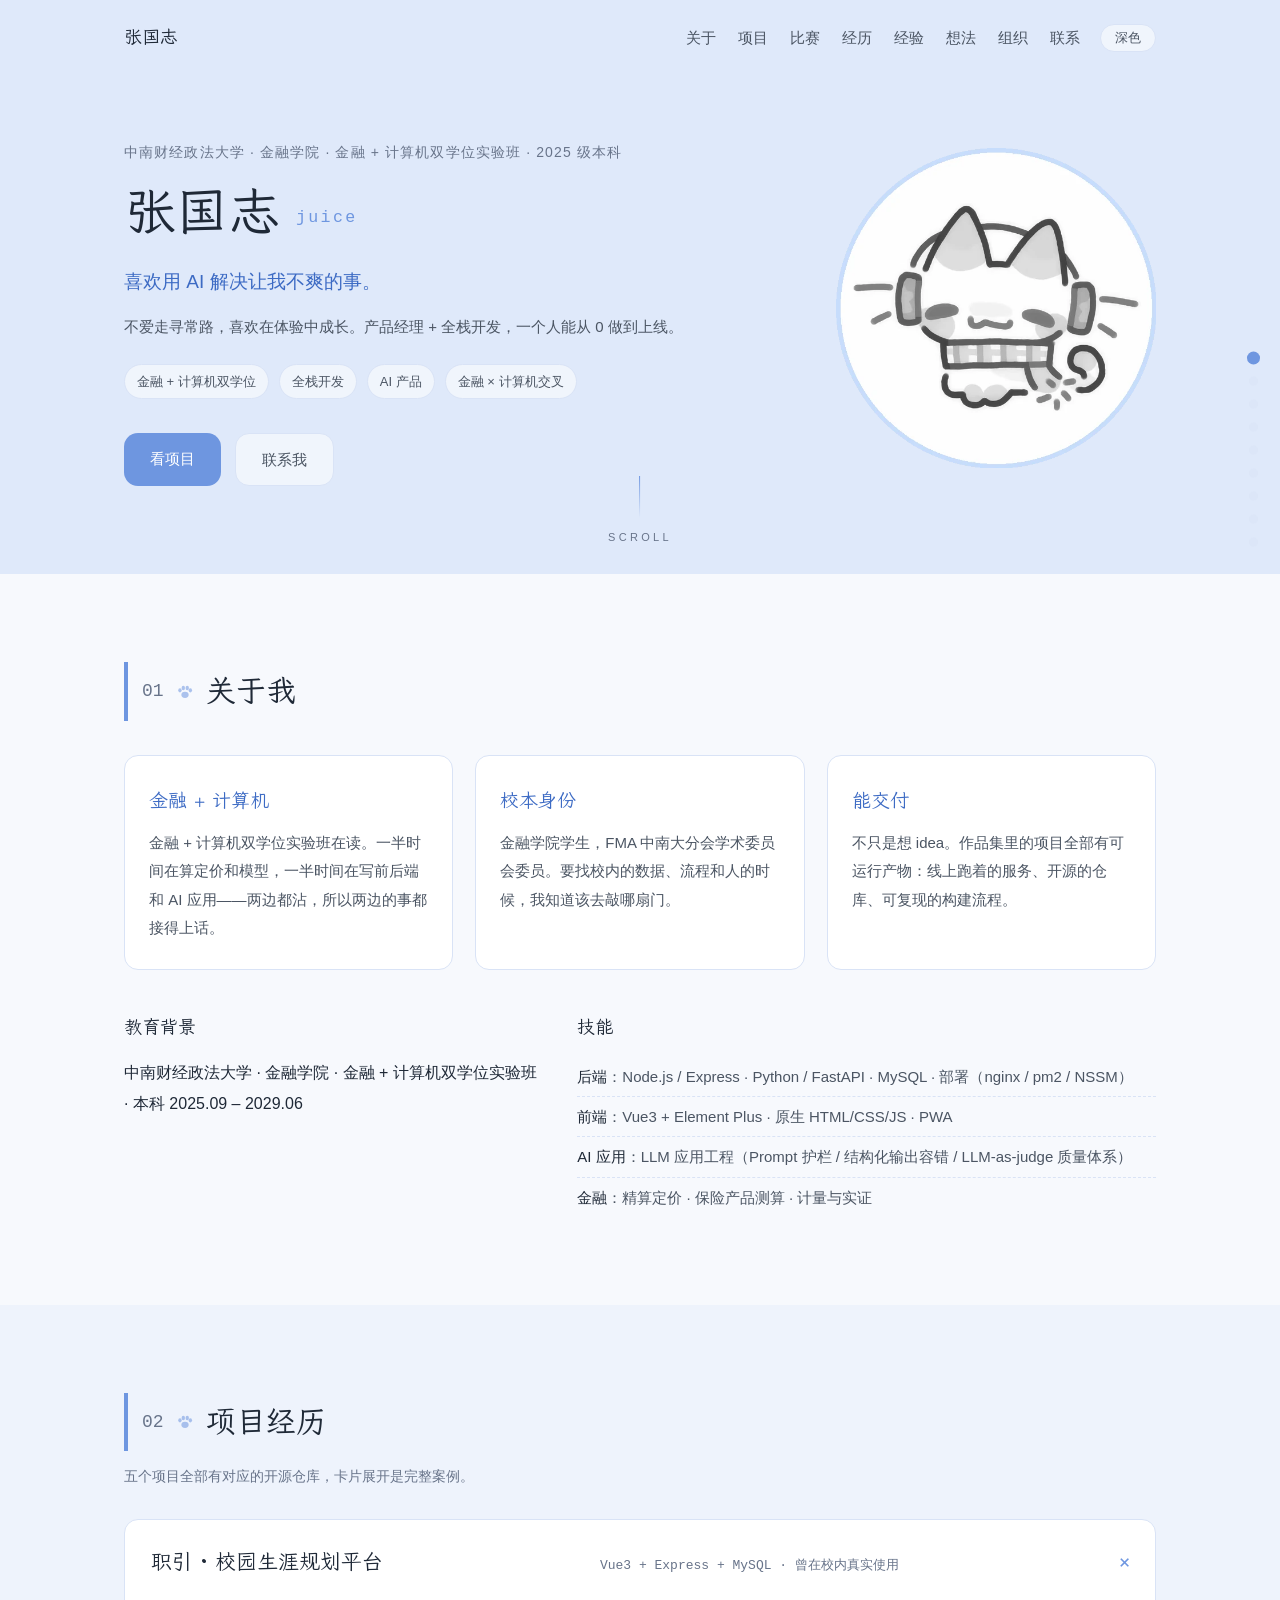
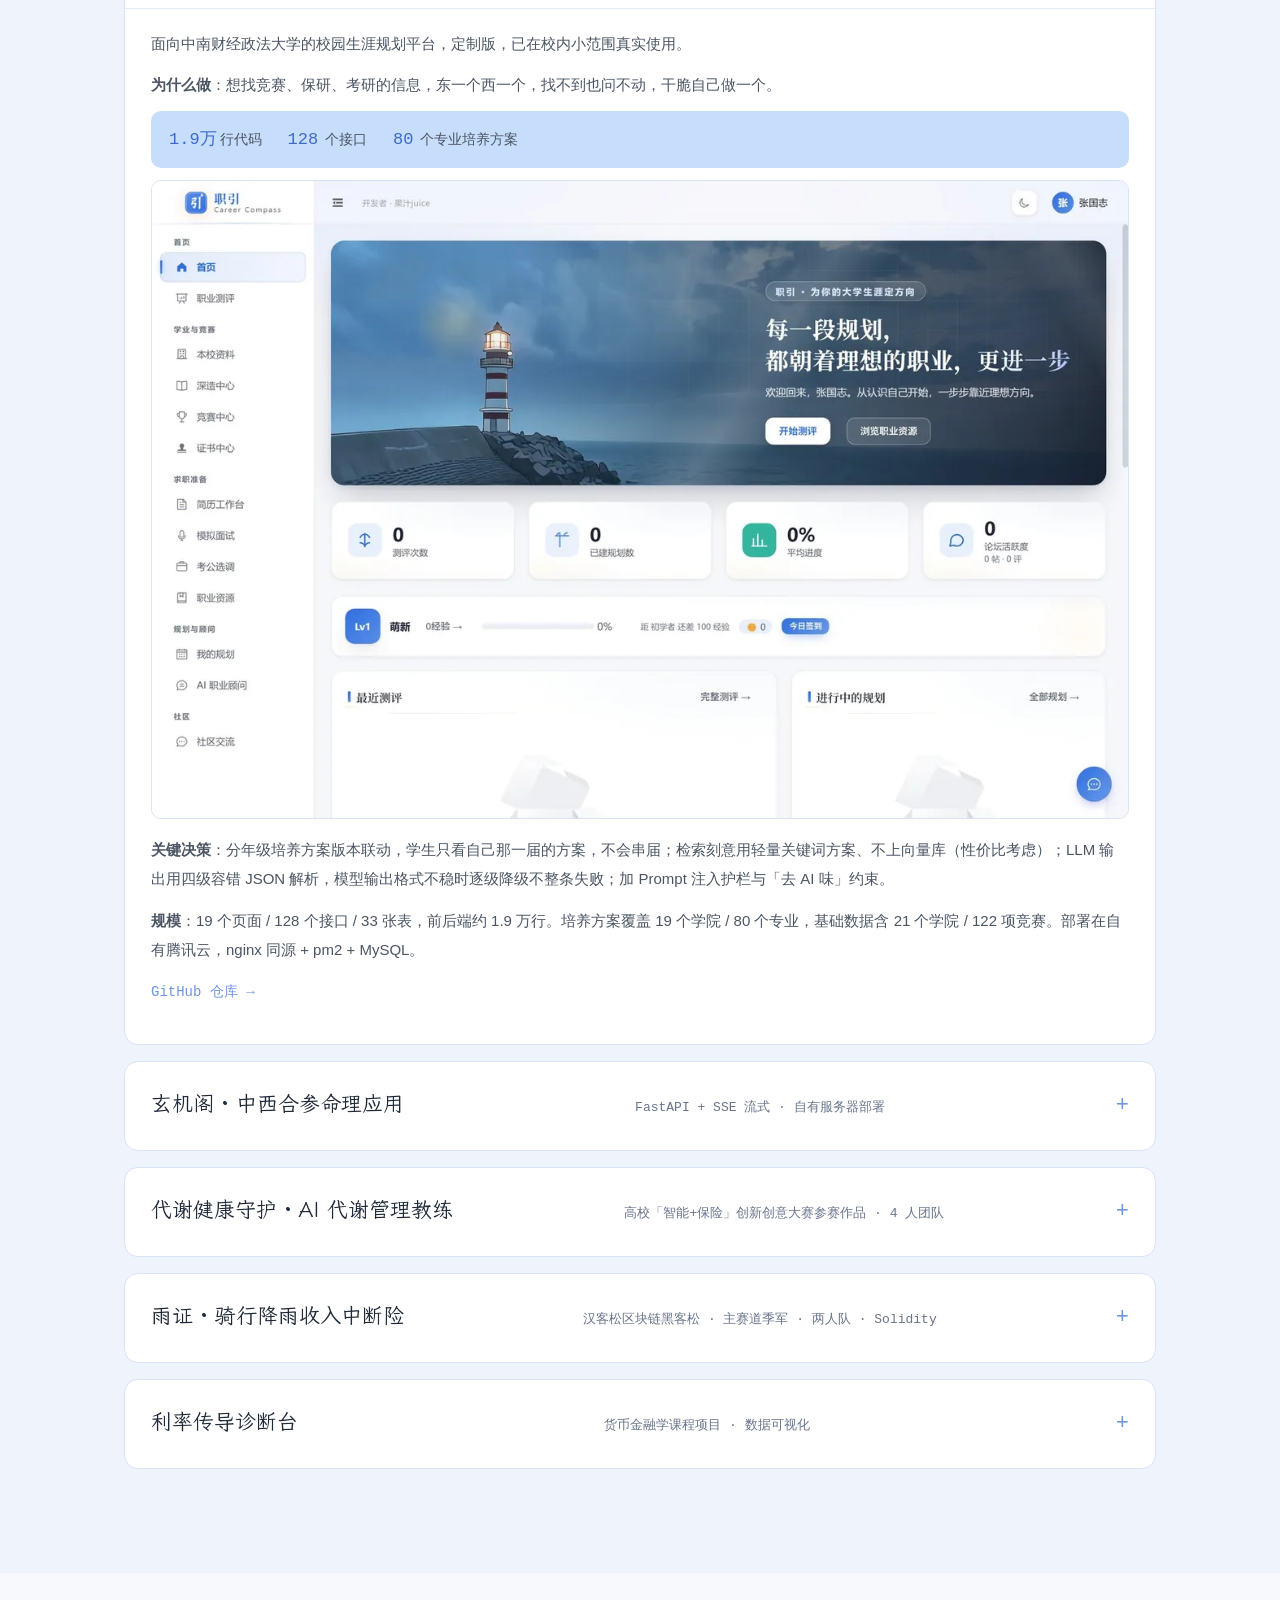
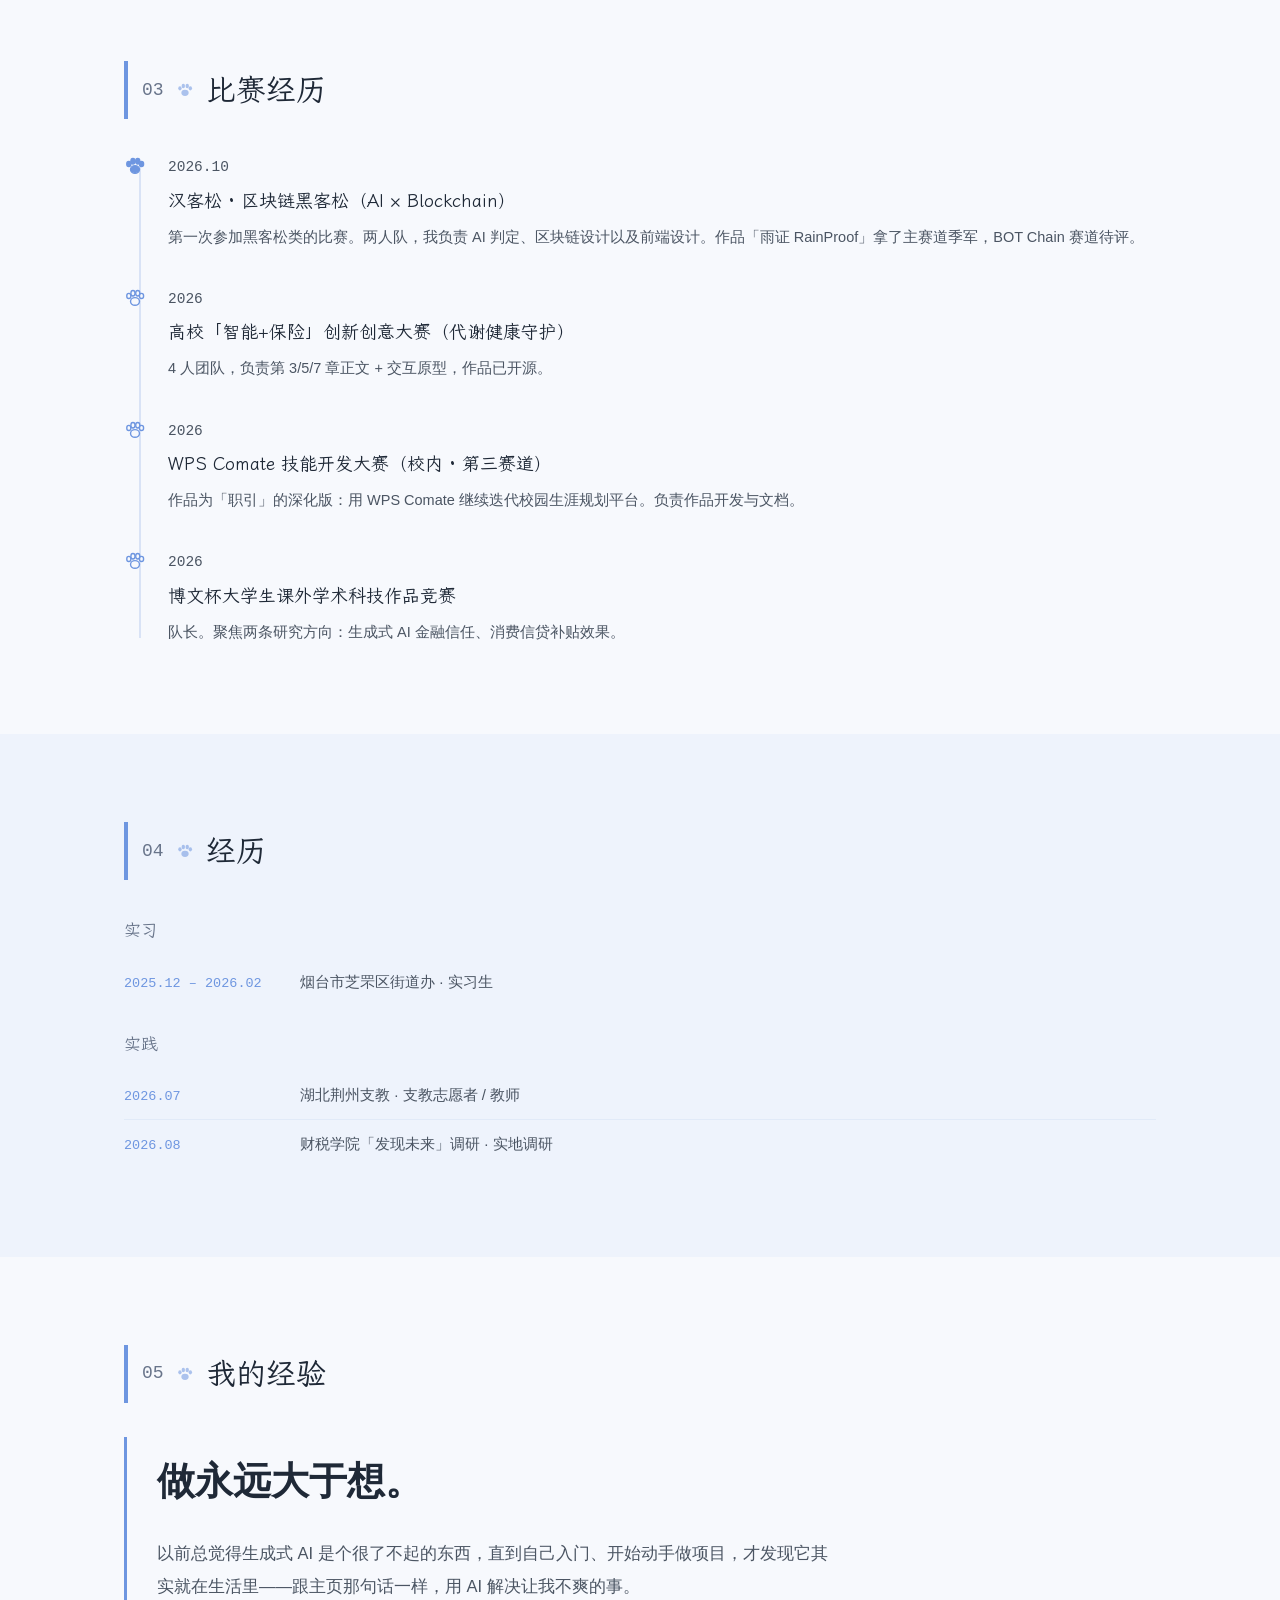
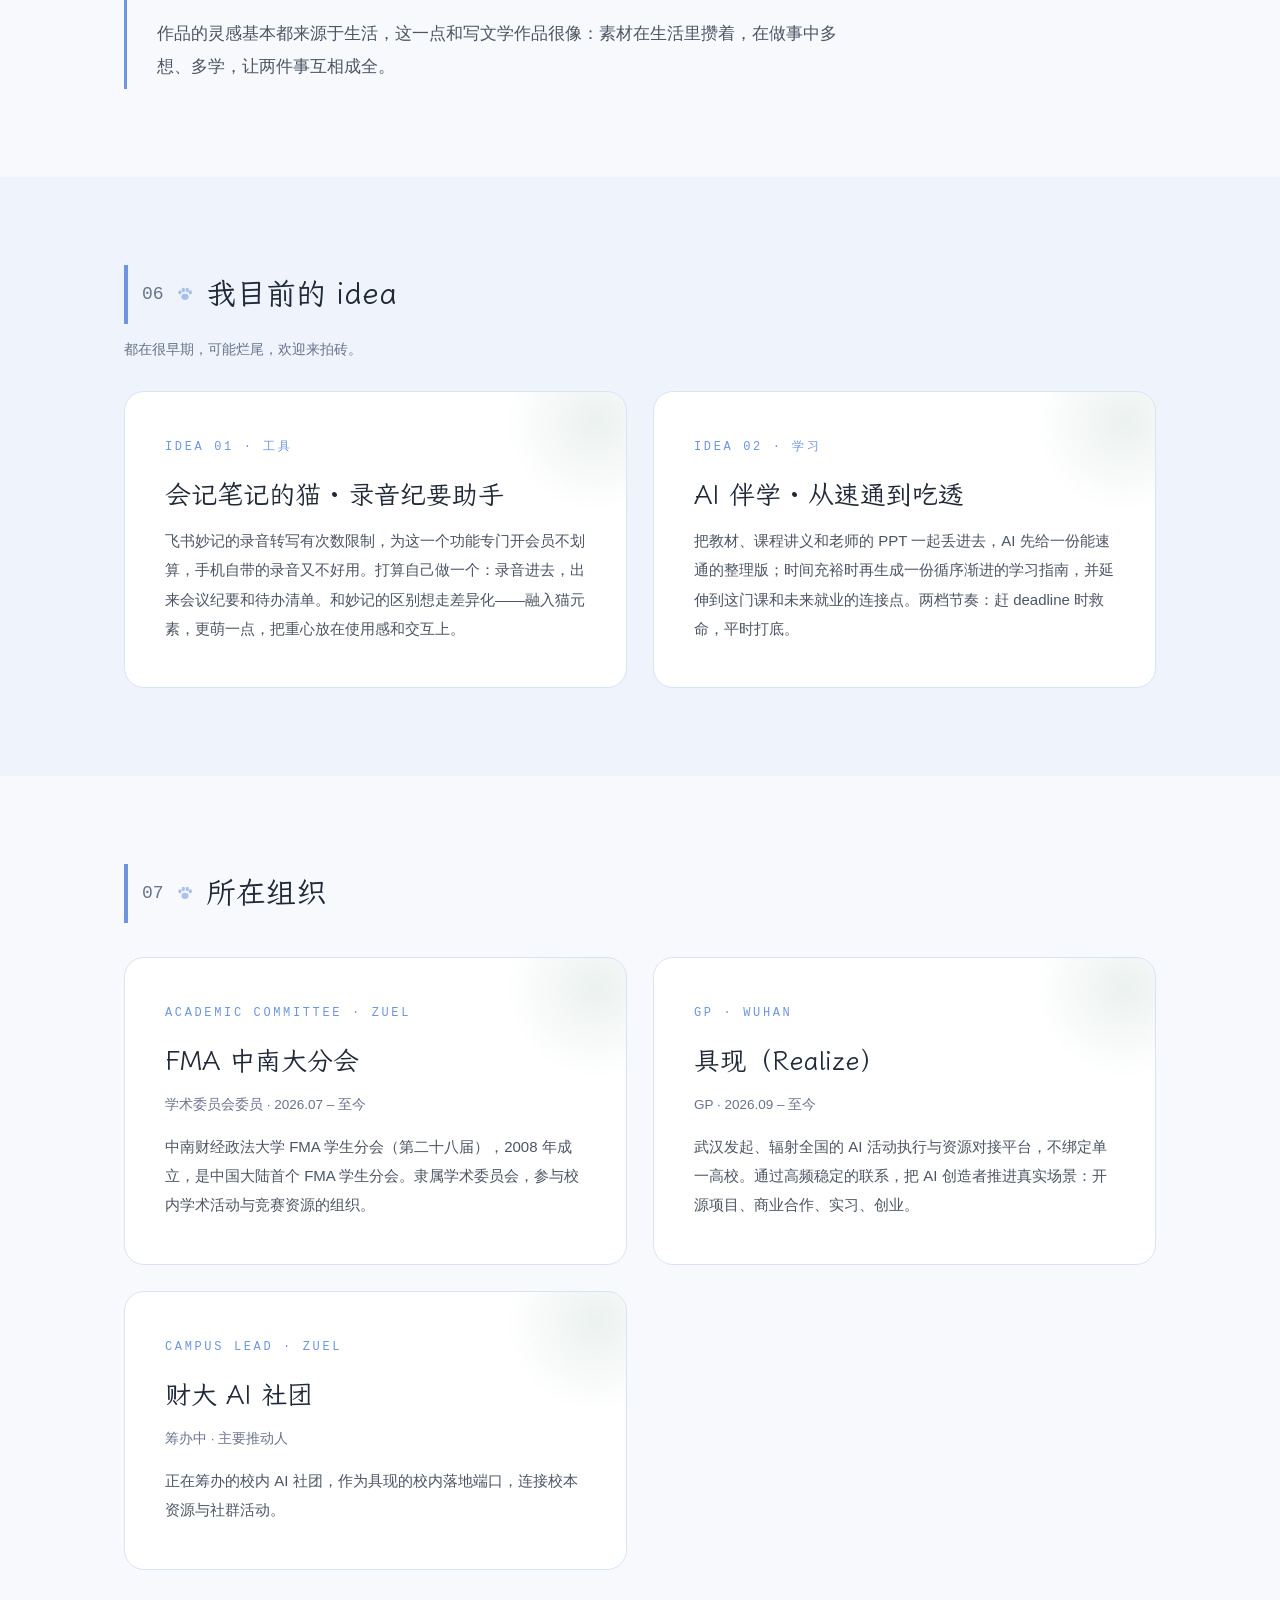
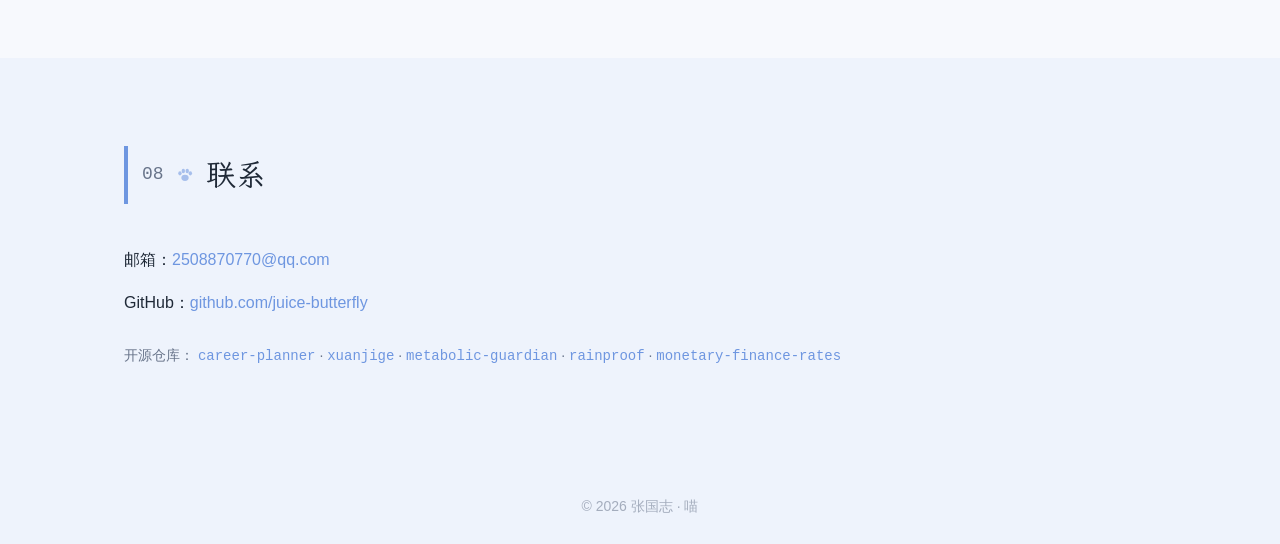
==== index.html @ 603fb623 "fix: 移动端体验修复 — 一屏一幕 + 间距/导航修正 - .section 改 padding-block，修复覆盖 .wrap 左右内边距导致的贴边 - 窄屏每板块 min-height 10" ====
<!DOCTYPE html>
<html lang="zh-CN">
<head>
<meta charset="UTF-8">
<meta name="viewport" content="width=device-width, initial-scale=1.0">
<title>张国志 · 金融 × 计算机</title>
<meta name="description" content="张国志，中南财经政法大学金融 + 计算机双学位实验班 2025 级本科。产品经理 + 全栈开发，一个人能从 0 做到上线。金融 × 计算机，偏 AI 产品。">
<meta property="og:title" content="张国志 · 金融 × 计算机">
<meta property="og:description" content="喜欢用 AI 解决让我不爽的事。一个人能从 0 做到上线。">
<meta property="og:type" content="website">
<meta property="og:url" content="https://juice-butterfly.github.io/">
<meta property="og:image" content="https://juice-butterfly.github.io/assets/og/og-cover-2026.jpg">
<meta name="twitter:card" content="summary_large_image">
<link rel="icon" href="assets/favicon.svg" type="image/svg+xml">
<link rel="stylesheet" href="assets/css/site.css">
<link rel="preload" href="assets/fonts/lxgw-regular.css" as="style" onload="this.rel='stylesheet'">
<noscript><link rel="stylesheet" href="assets/fonts/lxgw-regular.css"></noscript>
<script>
/* 主题防闪：在渲染前定下 data-theme */
(function(){
  var t = null;
  try { t = localStorage.getItem('theme'); } catch(e){}
  try { t = new URLSearchParams(location.search).get('theme') || t; } catch(e){}
  if (!t) t = matchMedia('(prefers-color-scheme: dark)').matches ? 'dark' : 'light';
  document.documentElement.dataset.theme = t;
})();
</script>
<script type="application/ld+json">
{
  "@context": "https://schema.org",
  "@type": "Person",
  "name": "张国志",
  "alternateName": "juice",
  "description": "中南财经政法大学金融 + 计算机双学位实验班本科生，金融 × 计算机，产品经理 + 全栈开发",
  "alumniOf": { "@type": "CollegeOrUniversity", "name": "中南财经政法大学" },
  "url": "https://juice-butterfly.github.io/",
  "sameAs": [
    "https://github.com/juice-butterfly",
    "https://github.com/juice-butterfly/career-planner",
    "https://github.com/juice-butterfly/xuanjige",
    "https://github.com/juice-butterfly/metabolic-guardian",
    "https://github.com/juice-butterfly/rainproof",
    "https://github.com/juice-butterfly/monetary-finance-rates"
  ]
}
</script>
</head>
<body>

<header class="hero" id="top">
  <nav class="nav wrap" aria-label="站内导航">
    <span class="nav-brand">张国志</span>
    <div class="nav-actions">
      <div class="nav-links">
        <a href="#about">关于</a>
        <a href="#work">项目</a>
        <a href="#awards">比赛</a>
        <a href="#experience">经历</a>
        <a href="#lessons">经验</a>
        <a href="#ideas">想法</a>
        <a href="#orgs">组织</a>
        <a href="#contact">联系</a>
      </div>
      <button class="theme-btn" id="themeBtn" type="button" aria-label="切换深色 / 浅色模式">深色</button>
    </div>
  </nav>
  <nav class="dots" aria-label="板块快捷导航">
    <a href="#top" aria-label="首页"></a>
    <a href="#about" aria-label="关于我"></a>
    <a href="#work" aria-label="项目经历"></a>
    <a href="#awards" aria-label="比赛经历"></a>
    <a href="#experience" aria-label="经历"></a>
    <a href="#lessons" aria-label="我的经验"></a>
    <a href="#ideas" aria-label="我目前的idea"></a>
    <a href="#orgs" aria-label="所在组织"></a>
    <a href="#contact" aria-label="联系"></a>
  </nav>
  <div class="wrap hero-inner">
    <div class="hero-text">
      <p class="hero-kicker">中南财经政法大学 · 金融学院 · 金融 + 计算机双学位实验班 · 2025 级本科</p>
      <h1>张国志<span class="hero-en">juice</span></h1>
      <p class="hero-line">喜欢用 AI 解决让我不爽的事。</p>
      <p class="hero-sub">不爱走寻常路，喜欢在体验中成长。产品经理 + 全栈开发，一个人能从 0 做到上线。</p>
      <p class="hero-tags">
        <span>金融 + 计算机双学位</span><span>全栈开发</span><span>AI 产品</span><span>金融 × 计算机交叉</span>
      </p>
      <div class="hero-actions">
        <a class="btn btn-primary" href="#work">看项目</a>
        <a class="btn btn-ghost" href="#contact">联系我</a>
      </div>
    </div>
    <div class="hero-art" aria-hidden="true">
      <img class="cat-hero" src="assets/img/cat-sticker.webp" alt="" width="560" height="560">
    </div>
  </div>
  <div class="scroll-hint" aria-hidden="true"><i></i>SCROLL</div>
</header>

<main>

<!-- SVG 爪印形状定义，全页复用 -->
<svg width="0" height="0" style="position:absolute" aria-hidden="true">
  <defs>
    <g id="paw-shape">
      <ellipse cx="32" cy="42" rx="13" ry="11"/>
      <ellipse cx="14" cy="26" rx="6" ry="7.5"/>
      <ellipse cx="26" cy="18" rx="6" ry="8"/>
      <ellipse cx="40" cy="18" rx="6" ry="8"/>
      <ellipse cx="51" cy="26" rx="6" ry="7.5"/>
    </g>
  </defs>
</svg>

<section id="about" class="wrap section">
  <h2><span class="sec-num">01</span><svg class="paw-divider" viewBox="0 0 64 64" aria-hidden="true"><use href="#paw-shape"/></svg>关于我</h2>
  <div class="about-grid">
    <div class="asset-card">
      <h3>金融 + 计算机</h3>
      <p>金融 + 计算机双学位实验班在读。一半时间在算定价和模型，一半时间在写前后端和 AI 应用——两边都沾，所以两边的事都接得上话。</p>
    </div>
    <div class="asset-card">
      <h3>校本身份</h3>
      <p>金融学院学生，FMA 中南大分会学术委员会委员。要找校内的数据、流程和人的时候，我知道该去敲哪扇门。</p>
    </div>
    <div class="asset-card">
      <h3>能交付</h3>
      <p>不只是想 idea。作品集里的项目全部有可运行产物：线上跑着的服务、开源的仓库、可复现的构建流程。</p>
    </div>
  </div>
  <div class="about-cols">
    <div>
      <h3 class="sub">教育背景</h3>
      <p>中南财经政法大学 · 金融学院 · 金融 + 计算机双学位实验班 · 本科 2025.09 – 2029.06</p>
    </div>
    <div>
      <h3 class="sub">技能</h3>
      <ul class="skill-list">
        <li><strong>后端</strong>：Node.js / Express · Python / FastAPI · MySQL · 部署（nginx / pm2 / NSSM）</li>
        <li><strong>前端</strong>：Vue3 + Element Plus · 原生 HTML/CSS/JS · PWA</li>
        <li><strong>AI 应用</strong>：LLM 应用工程（Prompt 护栏 / 结构化输出容错 / LLM-as-judge 质量体系）</li>
        <li><strong>金融</strong>：精算定价 · 保险产品测算 · 计量与实证</li>
      </ul>
    </div>
  </div>
</section>

<section id="work" class="section section-alt">
  <div class="wrap">
    <h2><span class="sec-num">02</span><svg class="paw-divider" viewBox="0 0 64 64" aria-hidden="true"><use href="#paw-shape"/></svg>项目经历</h2>
    <p class="sec-note">五个项目全部有对应的开源仓库，卡片展开是完整案例。</p>

    <details class="proj" id="career-planner" open>
      <summary><h3>职引 · 校园生涯规划平台</h3><span class="proj-meta">Vue3 + Express + MySQL · 曾在校内真实使用</span></summary>
      <div class="proj-body">
        <p class="proj-tagline">面向中南财经政法大学的校园生涯规划平台，定制版，已在校内小范围真实使用。</p>
        <p><strong>为什么做</strong>：想找竞赛、保研、考研的信息，东一个西一个，找不到也问不动，干脆自己做一个。</p>
        <p class="proj-metrics"><span><strong>1.9万</strong>行代码</span><span><strong>128</strong> 个接口</span><span><strong>80</strong> 个专业培养方案</span></span>
        <figure class="proj-fig"><img src="assets/img/zhiyin-1200.webp" alt="职引平台首页截图" loading="lazy" width="1200" height="783"></figure>
        <p><strong>关键决策</strong>：分年级培养方案版本联动，学生只看自己那一届的方案，不会串届；检索刻意用轻量关键词方案、不上向量库（性价比考虑）；LLM 输出用四级容错 JSON 解析，模型输出格式不稳时逐级降级不整条失败；加 Prompt 注入护栏与「去 AI 味」约束。</p>
        <p><strong>规模</strong>：19 个页面 / 128 个接口 / 33 张表，前后端约 1.9 万行。培养方案覆盖 19 个学院 / 80 个专业，基础数据含 21 个学院 / 122 项竞赛。部署在自有腾讯云，nginx 同源 + pm2 + MySQL。</p>
        <p class="proj-links"><a href="https://github.com/juice-butterfly/career-planner" rel="noopener">GitHub 仓库 →</a></p>
      </div>
    </details>

    <details class="proj" id="xuanjige">
      <summary><h3>玄机阁 · 中西合参命理应用</h3><span class="proj-meta">FastAPI + SSE 流式 · 自有服务器部署</span></summary>
      <div class="proj-body">
        <p class="proj-tagline">八字 + 吠陀占星组合解读的 Web 应用。核心诉求：结构化、按四柱分项的解读，拒绝笼统空话。</p>
        <p><strong>为什么做</strong>：有一阵子比较迷茫——刚好那时候有个喜欢的女孩，就更想把自己看清楚一点。以前迷茫的时候，我习惯算算命，这次干脆把它做成一个工具。</p>
        <p class="proj-metrics"><span><strong>3</strong> 种排盘模式</span><span><strong>7</strong> 个解读方向</span><span><strong>200</strong> 样本回归集</span></span>
        <figure class="proj-fig"><img src="assets/img/xuanji-1200.webp" alt="玄机阁排盘界面截图" loading="lazy" width="1200" height="938"></figure>
        <p><strong>关键决策</strong>：排盘全部本地计算，不交给大模型——生克方向、夫妻宫这类易错项用确定性预计算后再喂给模型；三种模式（中式八字 / 西式印占 / 双盘合参，印占失败自动降级纯八字）；一次性临时密码 + 强制改密的账号体系；200 样本排盘回归集 + 六维度 LLM 裁判 + 六阶段部署门禁的质量体系。</p>
        <p><strong>规模</strong>：七个解读方向（家运 / 学业 / 事业 / 婚恋 / 健康 / 合婚 / 人际），邮箱注册 + 命理档案 + 9 类关系人档案，Supabase 云库。</p>
        <p class="proj-links"><a href="https://github.com/juice-butterfly/xuanjige" rel="noopener">GitHub 仓库 →</a></p>
      </div>
    </details>

    <details class="proj" id="metabolic-guardian">
      <summary><h3>代谢健康守护 · AI 代谢管理教练</h3><span class="proj-meta">高校「智能+保险」创新创意大赛参赛作品 · 4 人团队</span></summary>
      <div class="proj-body">
        <p class="proj-tagline">45–65 岁代谢综合征人群的特定疾病保险 + AI 代谢管理教练——把被传统核保拒之门外的人做成可计算、可定价、可干预的保险入口。</p>
        <p><strong>我的分工</strong>：4 人团队（金融学 × 金融数学），负责第 3/5/7 章正文（市场缺口 / AI 干预机制 / 合规论证）+ 交互原型。</p>
        <p><strong>关键决策</strong>：判定口径采用《中国糖尿病防治指南（2024 版）》；干预效果建模取 40%，比 RCT 的 51–58% 有意保守——远程 AI 干预没有同等级证据；合规红线严格卡服务成本 ≤ 净保费 20% 的监管要求。原型 v3.15 单文件 HTML，896 项回归断言全绿，手机端零溢出。</p>
        <p class="proj-metrics"><span><strong>896</strong> 项回归断言</span><span><strong>≤20%</strong> 服务成本合规红线</span><span><strong>40%</strong> 干预系数保守取值</span></span>
        <figure class="proj-fig"><img src="assets/img/khb-1200.webp" alt="代谢健康守护线上 Demo 首页" loading="lazy" width="1200" height="713"></figure>
        <p class="proj-links"><a href="https://juice-butterfly.github.io/metabolic-guardian/" rel="noopener">在线 Demo →</a><a href="https://github.com/juice-butterfly/metabolic-guardian" rel="noopener">GitHub 仓库 →</a></p>
      </div>
    </details>

    <details class="proj" id="rainproof">
      <summary><h3>雨证 · 骑行降雨收入中断险</h3><span class="proj-meta">汉客松区块链黑客松 · 主赛道季军 · 两人队 · Solidity</span></summary>
      <div class="proj-body">
        <p class="proj-tagline">给外卖骑手的参数化降雨收入中断险：降雨量到达阈值自动触发赔付，收入中断有得算。</p>
        <p><strong>为什么做</strong>：骑手雨天单多、收入说断就断，出了事没人管。那就把这件事变成算得清的：降雨量到阈值，自动触发赔付。</p>
        <p><strong>我的分工</strong>：两人队，我负责 AI 判定、区块链设计以及前端设计。</p>
        <p class="proj-metrics"><span><strong>主赛道</strong>季军</span><span><strong>483</strong> 项断言 · 17 道门禁</span><span><strong>2/3</strong> 多签 operator</span></span>
        <figure class="proj-fig"><img src="assets/img/rainproof-1200.webp" alt="雨证演示站：主网合约与保费档位" loading="lazy" width="1200" height="800"></figure>
        <p><strong>关键决策</strong>：v3 主网合约（12 / 24 两档）+ 2/3 多签 operator；AI 判定用 canonical JSON 双哈希上链，第三方可复算；单文件演示站含链上核验台 + 17 道离线门禁 / 483 项断言。赛前基线打 tag，「赛前 / 赛期」边界靠 tag 说清。</p>
        <p><strong>说明</strong>：只做精算模型 + 产品原型验证，不宣称经营保险。这是我第一次参加黑客松类的比赛，赛前区块链零基础，赛期内从零走通了「合约部署 → 多签 operator → 链上证据链 → 核验台」。</p>
        <p class="proj-links"><a href="https://github.com/juice-butterfly/rainproof" rel="noopener">GitHub 仓库 →</a></p>
      </div>
    </details>

    <details class="proj" id="monetary-finance-rates">
      <summary><h3>利率传导诊断台</h3><span class="proj-meta">货币金融学课程项目 · 数据可视化</span></summary>
      <div class="proj-body">
        <p class="proj-tagline">货币金融学的利率章节，做成能动手玩的诊断台。</p>
        <p><strong>为什么做</strong>：老师课上讲到利率那一章，公式和传导链条光靠背很容易糊，就想着做一个和课本结合的工具，边学边用。</p>
        <p class="proj-metrics"><span><strong>4/4</strong> 传导链路诊断</span><span><strong>米什金</strong>口径框架</span><span><strong>0</strong> 依赖 · 单文件</span></span>
        <figure class="proj-fig"><img src="assets/img/rates-1200.webp" alt="利率传导诊断台：传导链条与参数控制面板" loading="lazy" width="1200" height="870"></figure>
        <p><strong>关键决策</strong>：按米什金体系 + 中国教材的口径组织分析框架，覆盖到期收益率与债券定价、久期、费雪效应、利率的期限结构与风险结构；公式全部本地实时重算，参数面板拖动即时联动传导结果，零依赖单文件部署——这也是后来所有单文件演示站的原型。</p>
        <p class="proj-links"><a href="https://juice-butterfly.github.io/monetary-finance-rates/" rel="noopener">在线 Demo →</a><a href="https://github.com/juice-butterfly/monetary-finance-rates" rel="noopener">GitHub 仓库 →</a></p>
      </div>
    </details>

  </div>
</section>

<section id="awards" class="wrap section">
  <h2><span class="sec-num">03</span><svg class="paw-divider" viewBox="0 0 64 64" aria-hidden="true"><use href="#paw-shape"/></svg>比赛经历</h2>
  <ol class="timeline">
    <li class="tl-item tl-current">
      <div class="tl-paw" aria-hidden="true"><svg viewBox="0 0 64 64"><use href="#paw-shape"/></svg></div>
      <div class="tl-body">
        <p class="tl-date">2026.10</p>
        <h3>汉客松 · 区块链黑客松（AI × Blockchain）</h3>
        <p>第一次参加黑客松类的比赛。两人队，我负责 AI 判定、区块链设计以及前端设计。作品「雨证 RainProof」拿了主赛道季军，BOT Chain 赛道待评。</p>
      </div>
    </li>
    <li class="tl-item">
      <div class="tl-paw" aria-hidden="true"><svg viewBox="0 0 64 64"><use href="#paw-shape"/></svg></div>
      <div class="tl-body">
        <p class="tl-date">2026</p>
        <h3>高校「智能+保险」创新创意大赛（代谢健康守护）</h3>
        <p>4 人团队，负责第 3/5/7 章正文 + 交互原型，作品已开源。</p>
      </div>
    </li>
    <li class="tl-item">
      <div class="tl-paw" aria-hidden="true"><svg viewBox="0 0 64 64"><use href="#paw-shape"/></svg></div>
      <div class="tl-body">
        <p class="tl-date">2026</p>
        <h3>WPS Comate 技能开发大赛（校内 · 第三赛道）</h3>
        <p>作品为「职引」的深化版：用 WPS Comate 继续迭代校园生涯规划平台。负责作品开发与文档。</p>
      </div>
    </li>
    <li class="tl-item">
      <div class="tl-paw" aria-hidden="true"><svg viewBox="0 0 64 64"><use href="#paw-shape"/></svg></div>
      <div class="tl-body">
        <p class="tl-date">2026</p>
        <h3>博文杯大学生课外学术科技作品竞赛</h3>
        <p>队长。聚焦两条研究方向：生成式 AI 金融信任、消费信贷补贴效果。</p>
      </div>
    </li>
  </ol>
</section>

<section id="experience" class="section section-alt">
  <div class="wrap">
    <h2><span class="sec-num">04</span><svg class="paw-divider" viewBox="0 0 64 64" aria-hidden="true"><use href="#paw-shape"/></svg>经历</h2>
    <h3 class="exp-group">实习</h3>
    <ul class="exp-list">
      <li><span class="exp-date">2025.12 – 2026.02</span><span class="exp-what">烟台市芝罘区街道办 · 实习生</span></li>
    </ul>
    <h3 class="exp-group">实践</h3>
    <ul class="exp-list">
      <li><span class="exp-date">2026.07</span><span class="exp-what">湖北荆州支教 · 支教志愿者 / 教师</span></li>
      <li><span class="exp-date">2026.08</span><span class="exp-what">财税学院「发现未来」调研 · 实地调研</span></li>
    </ul>
  </div>
</section>

<section id="lessons" class="wrap section">
  <h2><span class="sec-num">05</span><svg class="paw-divider" viewBox="0 0 64 64" aria-hidden="true"><use href="#paw-shape"/></svg>我的经验</h2>
  <div class="lesson-quote">
    <p class="big">做永远大于想。</p>
    <p>以前总觉得生成式 AI 是个很了不起的东西，直到自己入门、开始动手做项目，才发现它其实就在生活里——跟主页那句话一样，用 AI 解决让我不爽的事。</p>
    <p>作品的灵感基本都来源于生活，这一点和写文学作品很像：素材在生活里攒着，在做事中多想、多学，让两件事互相成全。</p>
  </div>
</section>

<section id="ideas" class="section section-alt">
  <div class="wrap">
    <h2><span class="sec-num">06</span><svg class="paw-divider" viewBox="0 0 64 64" aria-hidden="true"><use href="#paw-shape"/></svg>我目前的 idea</h2>
    <p class="sec-note">都在很早期，可能烂尾，欢迎来拍砖。</p>
    <div class="org-grid">
      <article class="org-card">
        <p class="org-tag">Idea 01 · 工具</p>
        <h3>会记笔记的猫 · 录音纪要助手</h3>
        <p class="org-desc">飞书妙记的录音转写有次数限制，为这一个功能专门开会员不划算，手机自带的录音又不好用。打算自己做一个：录音进去，出来会议纪要和待办清单。和妙记的区别想走差异化——融入猫元素，更萌一点，把重心放在使用感和交互上。</p>
      </article>
      <article class="org-card">
        <p class="org-tag">Idea 02 · 学习</p>
        <h3>AI 伴学 · 从速通到吃透</h3>
        <p class="org-desc">把教材、课程讲义和老师的 PPT 一起丢进去，AI 先给一份能速通的整理版；时间充裕时再生成一份循序渐进的学习指南，并延伸到这门课和未来就业的连接点。两档节奏：赶 deadline 时救命，平时打底。</p>
      </article>
    </div>
  </div>
</section>

<section id="orgs" class="wrap section">
  <h2><span class="sec-num">07</span><svg class="paw-divider" viewBox="0 0 64 64" aria-hidden="true"><use href="#paw-shape"/></svg>所在组织</h2>
  <div class="org-grid">
    <article class="org-card">
      <p class="org-tag">Academic Committee · ZUEL</p>
      <h3>FMA 中南大分会</h3>
      <p class="org-role">学术委员会委员 · 2026.07 – 至今</p>
      <p class="org-desc">中南财经政法大学 FMA 学生分会（第二十八届），2008 年成立，是中国大陆首个 FMA 学生分会。隶属学术委员会，参与校内学术活动与竞赛资源的组织。</p>
    </article>
    <article class="org-card">
      <p class="org-tag">GP · Wuhan</p>
      <h3>具现（Realize）</h3>
      <p class="org-role">GP · 2026.09 – 至今</p>
      <p class="org-desc">武汉发起、辐射全国的 AI 活动执行与资源对接平台，不绑定单一高校。通过高频稳定的联系，把 AI 创造者推进真实场景：开源项目、商业合作、实习、创业。</p>
    </article>
    <article class="org-card">
      <p class="org-tag">Campus Lead · ZUEL</p>
      <h3>财大 AI 社团</h3>
      <p class="org-role">筹办中 · 主要推动人</p>
      <p class="org-desc">正在筹办的校内 AI 社团，作为具现的校内落地端口，连接校本资源与社群活动。</p>
    </article>
  </div>
</section>

<section id="contact" class="section section-alt">
  <div class="wrap">
    <h2><span class="sec-num">08</span><svg class="paw-divider" viewBox="0 0 64 64" aria-hidden="true"><use href="#paw-shape"/></svg>联系</h2>
    <ul class="contact-list">
      <li>邮箱：<a href="mailto:2508870770@qq.com">2508870770@qq.com</a></li>
      <li>GitHub：<a href="https://github.com/juice-butterfly" rel="noopener">github.com/juice-butterfly</a></li>
    </ul>
    <p class="repo-line">开源仓库：
      <a href="https://github.com/juice-butterfly/career-planner" rel="noopener">career-planner</a> ·
      <a href="https://github.com/juice-butterfly/xuanjige" rel="noopener">xuanjige</a> ·
      <a href="https://github.com/juice-butterfly/metabolic-guardian" rel="noopener">metabolic-guardian</a> ·
      <a href="https://github.com/juice-butterfly/rainproof" rel="noopener">rainproof</a> ·
      <a href="https://github.com/juice-butterfly/monetary-finance-rates" rel="noopener">monetary-finance-rates</a>
    </p>
  </div>
</section>

</main>

<footer class="footer">
  <div class="wrap">
    <p>© 2026 张国志 · 喵</p>
  </div>
</footer>

<script src="assets/js/site.js"></script>
</body>
</html>
---- assets/css/site.css ----
/* ============================================
   个人网站 · 设计令牌 + 基础布局
   暖纸底 + 低饱和猫色（猫眼青瓷绿 + 肉垫陶土）
   ============================================ */

:root{
  /* 冷白底 · 长春花蓝（2026-10-13 二次改版：用户指定 #C6DDFC） */
  --paper:#F7F9FD;  --paper-2:#EEF3FC;  --paper-3:#E1EAF8;
  --line:#D9E3F6;
  /* 冷黑墨字 */
  --ink:#1F2937;    --ink-2:#4B5563;    --ink-3:#68748A;
  /* 品牌蓝阶（变量名沿用，只改值）：soft=#C6DDFC（用户原图取色） */
  --jade:#6E96E0;   --jade-soft:#C6DDFC;  --jade-deep:#3D6BC4;
  /* 琥珀点缀（只在"当前状态/强调"出现） */
  --clay:#F0A860;   --clay-soft:#FBEEDD;
  /* 深色区（Hero / footer）：暗蓝紫夜 */
  --night:#223052;  --night-2:#1A2540;  --on-night:#EDF2FB;
  --radius:14px;    --wrap:1080px;
  --card:#FFFFFF;
  /* 字体：霞鹜文楷自托管前先回退系统栈 */
  --ff-heading:"LXGW WenKai","Kaiti SC","KaiTi",serif;
  --ff-body:"PingFang SC","Microsoft YaHei","Segoe UI",sans-serif;
  --ff-mono:ui-monospace,"Cascadia Mono","Consolas",monospace;
}

*{margin:0;padding:0;box-sizing:border-box}
html{scroll-behavior:smooth}
body{
  font-family:var(--ff-body);
  background:var(--paper);
  color:var(--ink);
  font-size:16px;
  line-height:1.95;
}
.wrap{max-width:var(--wrap);margin:0 auto;padding:0 24px}
a{color:var(--jade);text-decoration:none}
a:hover{text-decoration:underline}
mark.todo{
  background:var(--clay-soft);
  color:var(--clay);
  padding:0 .3em;
  border-radius:4px;
  font-size:.9em;
}

/* ---------- Hero（浅色区：淡长春花蓝） ---------- */
.hero{background:#DFE9FA;color:var(--ink);position:relative}
.nav{
  display:flex;justify-content:space-between;align-items:center;
  padding-top:20px;padding-bottom:20px;
}
.nav-brand{font-family:var(--ff-heading);font-size:18px;color:var(--ink)}
.nav-links{display:flex;gap:22px;flex-wrap:wrap}
.nav-actions{display:flex;align-items:center;gap:20px}
.nav-links a{color:var(--ink-2);font-size:15px;position:relative}
.nav-links a:hover{color:var(--ink);text-decoration:none}
.nav-links a.active{color:var(--jade-deep)}
.nav-links a.active::after{
  content:"";position:absolute;left:0;right:0;bottom:-6px;height:2px;
  background:var(--jade);border-radius:2px;
}
.theme-btn{
  font-family:var(--ff-body);font-size:13px;cursor:pointer;
  padding:4px 14px;border-radius:999px;
  border:1px solid var(--line);background:rgba(255,255,255,.55);color:var(--ink-2);
}
[data-theme="dark"] .theme-btn{background:rgba(255,255,255,.06)}
.hero-inner{
  display:grid;grid-template-columns:1fr auto;align-items:center;
  gap:40px;padding-top:64px;padding-bottom:88px;
}
.hero-inner>*{min-width:0}
.hero-kicker{font-size:14px;letter-spacing:.08em;color:var(--ink-3);margin-bottom:14px}
.hero h1{
  font-family:var(--ff-heading);font-weight:500;
  font-size:52px;line-height:1.25;margin-bottom:18px;
}
.hero-line{font-size:19px;color:var(--jade-deep);margin-bottom:12px}
.hero-tags{display:flex;gap:10px;flex-wrap:wrap;margin-bottom:34px}
.hero-tags span{
  font-size:13px;padding:4px 12px;border-radius:999px;
  border:1px solid var(--line);color:var(--ink-2);background:rgba(255,255,255,.55);
}
.hero-actions{display:flex;gap:14px}
.btn{
  display:inline-block;padding:11px 26px;border-radius:var(--radius);
  font-size:15px;transition:transform .15s ease;
}
.btn:hover{text-decoration:none;transform:translateY(-2px)}
.btn-primary{background:var(--jade);color:#fff}
.btn-ghost{border:1px solid var(--line);color:var(--ink-2);background:rgba(255,255,255,.55)}
.paw-hero{width:120px;height:120px;fill:none;stroke:var(--jade);stroke-width:2.5;opacity:.8}

/* 参考图贴纸猫：轻微上下浮动（reduced-motion 由全局规则关闭） */
.cat-hero{width:320px;height:auto;animation:cat-float 3.4s ease-in-out infinite alternate}
@keyframes cat-float{from{transform:translateY(0)}to{transform:translateY(-10px)}}
.hero-en{
  font-family:var(--ff-mono);font-size:.32em;font-weight:400;
  color:var(--jade);margin-left:16px;letter-spacing:.14em;vertical-align:middle;
}
.hero-sub{font-size:15px;color:var(--ink-2);margin-bottom:22px}

/* ---------- 滚动渐入（滚动叙事节奏；reduced-motion 由 JS 跳过 + 此处兜底） ---------- */
.reveal{opacity:0;transform:translateY(26px);transition:opacity .65s ease,transform .65s ease}
.reveal.in{opacity:1;transform:none}

/* ---------- 章节标题：左侧 4px 主色条 + 爪印分隔 ---------- */
.section{padding-block:88px}
.section-alt{background:var(--paper-2)}
.section h2{
  font-family:var(--ff-heading);font-weight:500;font-size:30px;
  border-left:4px solid var(--jade);
  padding-left:14px;margin-bottom:34px;
  display:flex;align-items:center;gap:12px;
}
.sec-num{font-family:var(--ff-mono);font-size:.6em;color:var(--ink-3);font-weight:400}
.paw-divider{width:18px;height:18px;fill:var(--jade);opacity:.55}
.sec-note{font-size:14px;color:var(--ink-3);margin:-22px 0 28px}

/* ---------- About ---------- */
.about-grid{display:grid;grid-template-columns:repeat(3,1fr);gap:22px;margin-bottom:40px}
.asset-card{
  background:var(--card);border:1px solid var(--line);border-radius:var(--radius);
  padding:26px 24px;
}
.asset-card h3{
  font-family:var(--ff-heading);font-weight:500;font-size:19px;
  color:var(--jade-deep);margin-bottom:10px;
}
.asset-card p{font-size:15px;color:var(--ink-2);line-height:1.9}
.about-cols{display:grid;grid-template-columns:1fr 1.4fr;gap:40px}
h3.sub{
  font-family:var(--ff-heading);font-weight:500;font-size:18px;
  margin-bottom:12px;color:var(--ink);
}
.skill-list{list-style:none}
.skill-list li{font-size:15px;color:var(--ink-2);padding:5px 0;border-bottom:1px dashed var(--line)}
.skill-list li:last-child{border-bottom:none}
.skill-list strong{color:var(--ink);font-weight:500}

/* ---------- 项目区：原生 details 卡片 ---------- */
.proj{
  background:var(--card);border:1px solid var(--line);border-radius:var(--radius);
  margin-bottom:16px;overflow:hidden;
}
.proj summary{
  list-style:none;cursor:pointer;
  padding:22px 26px;display:flex;justify-content:space-between;
  align-items:baseline;gap:18px;flex-wrap:wrap;
}
.proj summary::-webkit-details-marker{display:none}
.proj summary h3{
  font-family:var(--ff-heading);font-weight:500;font-size:21px;color:var(--ink);
}
.proj summary::after{
  content:"+";font-family:var(--ff-mono);font-size:22px;color:var(--jade);
  transition:transform .2s ease;
}
.proj[open] summary::after{transform:rotate(45deg)}
.proj-meta{font-size:13px;color:var(--ink-3);font-family:var(--ff-mono)}
.proj-body{padding:0 26px 26px;border-top:1px solid var(--paper-3);padding-top:20px}
.proj-tagline{color:var(--jade-deep);font-weight:500;margin-bottom:12px}
.proj-body p{font-size:15px;color:var(--ink-2);margin-bottom:12px}
.proj-links{margin-top:6px}
.proj-links a{font-family:var(--ff-mono);font-size:14px;margin-right:18px}
.proj-note{font-size:13px;color:var(--ink-3);margin-left:12px}
.proj-metrics{
  display:flex;gap:26px;flex-wrap:wrap;
  padding:12px 18px;margin:4px 0 16px;
  background:var(--jade-soft);border-radius:10px;
}
.proj-metrics span{font-size:13.5px;color:var(--ink-2)}
.proj-metrics strong{
  font-family:var(--ff-mono);font-size:17px;color:var(--jade-deep);
  font-weight:500;margin-right:3px;
}
.proj-fig{margin:6px 0 16px}
.proj-fig img{
  display:block;width:100%;height:auto;
  border:1px solid var(--line);border-radius:10px;
}

/* ---------- 比赛时间轴：爪印节点 ---------- */
.timeline{list-style:none;position:relative;padding-left:44px}
.timeline::before{
  content:"";position:absolute;left:15px;top:8px;bottom:8px;
  width:2px;background:var(--line);
}
.tl-item{position:relative;padding-bottom:34px}
.tl-item:last-child{padding-bottom:0}
.tl-paw{position:absolute;left:-44px;top:2px}
.tl-paw svg{width:22px;height:22px;fill:var(--paper);stroke:var(--jade);stroke-width:4}
.tl-current .tl-paw svg{fill:var(--jade)}
.tl-date{font-family:var(--ff-mono);font-size:13px;color:var(--clay);margin-bottom:2px}
.tl-body h3{
  font-family:var(--ff-heading);font-weight:500;font-size:18px;margin-bottom:4px;
}
.tl-body p{font-size:14.5px;color:var(--ink-2)}

/* ---------- 经历 ---------- */
.exp-group{
  font-family:var(--ff-heading);font-weight:500;font-size:17px;
  color:var(--ink-3);margin:22px 0 10px;
}
.exp-list{list-style:none}
.exp-list li{
  display:flex;gap:26px;align-items:baseline;
  padding:9px 0;border-bottom:1px solid var(--paper-3);
}
.exp-list li:last-child{border-bottom:none}
.exp-date{font-family:var(--ff-mono);font-size:13.5px;color:var(--jade);min-width:150px}
.exp-what{font-size:15px;color:var(--ink-2)}

/* ---------- 组织 eco-card ---------- */
.org-grid{display:grid;grid-template-columns:1fr 1fr;gap:26px}
.org-card{
  position:relative;overflow:hidden;
  background:var(--card);
  border:1px solid var(--line);border-radius:20px;
  padding:44px 40px;
  transition:transform .2s ease;
}
.org-card:hover{transform:translateY(-4px)}
.org-card::after{
  content:"";position:absolute;right:-60px;top:-60px;width:180px;height:180px;
  border-radius:50%;
  background:radial-gradient(circle,rgba(63,122,106,.10),transparent 70%);
  pointer-events:none;
}
.org-tag{
  font-family:var(--ff-mono);font-size:12px;color:var(--jade);
  letter-spacing:.22em;text-transform:uppercase;margin-bottom:12px;
}
.org-card h3{
  font-family:var(--ff-heading);font-weight:500;font-size:26px;margin-bottom:4px;
}
.org-role{font-size:13.5px;color:var(--ink-3);margin-bottom:14px}
.org-desc{font-size:15px;color:var(--ink-2);line-height:1.95}

/* ---------- 联系 + footer ---------- */
.contact-list{list-style:none;margin-bottom:18px}
.contact-list li{font-size:16px;padding:6px 0}
.repo-line{font-size:14px;color:var(--ink-3)}
.repo-line a{font-family:var(--ff-mono)}
.footer{background:var(--paper-2);color:var(--ink-3);padding:34px 0;text-align:center}
.footer p{opacity:.55;font-size:14px}

/* ---------- 响应式 ---------- */
@media (max-width:860px){
  .hero-inner{grid-template-columns:1fr;padding-top:44px;padding-bottom:88px}
  .hero-art{display:none}
  .hero h1{font-size:40px}
  .about-grid,.about-cols,.org-grid{grid-template-columns:1fr}
  .org-card{padding:30px 26px}
  .exp-list li{flex-direction:column;gap:2px}
  /* 一模块一幕：每个板块至少撑满一屏，形成参照站的分段节奏 */
  .section{padding-block:64px;min-height:100vh;min-height:100svh}
  /* 窄屏收掉导航链接，只留品牌名 + 主题按钮（参照站做法） */
  .nav-links a{display:none}
}

/* ---------- 动效（移植自 reactbits / Awwwards 常见手法，原生实现） ---------- */
/* 1) 卡片聚光灯：光斑跟随鼠标 */
.proj{position:relative}
.proj::before{
  content:"";position:absolute;inset:0;border-radius:var(--radius);
  background:radial-gradient(420px circle at var(--mx,-200px) var(--my,-200px),
    rgba(110,150,224,.14), transparent 65%);
  opacity:0;transition:opacity .25s ease;pointer-events:none;
}
.proj:hover::before{opacity:1}
/* 2) 指标数字滚动：由 JS 逐帧改写，无 CSS */
/* 3) Hero 名字逐字浮现 */
.hero h1 .ch{display:inline-block;animation:ch-in .5s ease backwards}
@keyframes ch-in{
  from{opacity:0;transform:translateY(14px) rotate(4deg)}
  to{opacity:1;transform:none}
}

/* 4) 右侧圆点板块导航（借鉴参照站 #dots，桌面端显示） */
.dots{position:fixed;right:22px;top:50%;transform:translateY(-50%);z-index:60;
  display:flex;flex-direction:column;gap:14px}
.dots a{width:9px;height:9px;border-radius:50%;background:var(--line);
  opacity:.55;transition:all .25s ease;display:block}
.dots a:hover{opacity:1;transform:scale(1.3)}
.dots a.active{background:var(--jade);opacity:1;transform:scale(1.45)}
@media (max-width:1100px){
  .dots{display:none}
}
/* 5) Hero 底部滚动提示（借鉴参照站 scroll-hint 呼吸线） */
.scroll-hint{position:absolute;bottom:26px;left:50%;transform:translateX(-50%);
  display:flex;flex-direction:column;align-items:center;gap:9px;
  color:var(--ink-3);font-size:11px;letter-spacing:.3em;pointer-events:none}
.scroll-hint i{width:1px;height:42px;display:block;
  background:linear-gradient(var(--jade),transparent);
  animation:breathe 2.6s ease-in-out infinite}
@keyframes breathe{0%,100%{opacity:.25}50%{opacity:.9}}

/* 7) 经验大引言（05 我的经验） */
.lesson-quote{max-width:720px;border-left:3px solid var(--jade);padding:6px 0 6px 30px}
.lesson-quote .big{font-size:clamp(26px,3vw,38px);font-weight:700;color:var(--ink);margin-bottom:18px}
.lesson-quote p{font-size:16.5px;line-height:2;color:var(--ink-2);margin-bottom:14px}
.lesson-quote p:last-child{margin-bottom:0}

/* ---------- 深色模式（data-theme="dark"，见 site.js） ---------- */
[data-theme="dark"]{
  --paper:#101828;   --paper-2:#161F35;  --paper-3:#1E2A45;
  --line:#2A3A5C;
  --ink:#E5EAF5;     --ink-2:#B7C2D8;    --ink-3:#7E8BA5;
  --jade:#6E96E0;    --jade-soft:#1D2B4A; --jade-deep:#9BB8F0;
  --clay:#F0A860;    --clay-soft:#3A2E1E;
  --night:#223052;   --night-2:#1A2540;  --on-night:#EDF2FB;
  --card:#182238;
}
[data-theme="dark"] .hero{background:#16203A}
[data-theme="dark"] .hero-tags span{background:rgba(255,255,255,.06)}
[data-theme="dark"] .btn-ghost{background:rgba(255,255,255,.06)}
[data-theme="dark"] .org-card::after{
  background:radial-gradient(circle,rgba(110,150,224,.16),transparent 70%);
}
[data-theme="dark"] .tl-paw svg{fill:#101828}
[data-theme="dark"] .footer{background:#0C1322;color:var(--ink-3)}
[data-theme="dark"] .proj-fig img{border-color:#2A3A5C}

/* ---------- 打印 / 动效偏好 ---------- */
@media print{
  .hero{background:#fff;color:#000}
  .nav,.hero-art,.hero-actions{display:none}
  details{display:block}
  .proj-body{display:block!important}
}
@media (prefers-reduced-motion:reduce){
  *{transition:none!important;animation:none!important}
  html{scroll-behavior:auto}
  .reveal{opacity:1;transform:none}
  .scroll-hint i{animation:none;opacity:.5}
}
---- assets/fonts/lxgw-regular.css ----
/* LXGW WenKai [4] */
@font-face {
  font-family: 'LXGW WenKai';
  font-style: normal;
  font-weight: 400;
  font-display: swap;
  src: url('./files/lxgwwenkai-regular-subset-4.woff2') format('woff2');
  unicode-range: U+1f1e9-1f1f5, U+1f1f7-1f1ff, U+1f21a, U+1f232, U+1f234-1f237, U+1f250-1f251, U+1f300, U+1f302-1f308, U+1f30a-1f311, U+1f315, U+1f319-1f320, U+1f324, U+1f327, U+1f32a, U+1f32c-1f32d, U+1f330-1f357, U+1f359-1f37e
}
/* LXGW WenKai [5] */
@font-face {
  font-family: 'LXGW WenKai';
  font-style: normal;
  font-weight: 400;
  font-display: swap;
  src: url('./files/lxgwwenkai-regular-subset-5.woff2') format('woff2');
  unicode-range: U+fee3, U+fef3, U+ff03-ff04, U+ff07, U+ff0a, U+ff17-ff19, U+ff1c-ff1d, U+ff20-ff3a, U+ff3c, U+ff3e-ff5b, U+ff5d, U+ff61-ff65, U+ff67-ff6a, U+ff6c, U+ff6f-ff78, U+ff7a-ff7d, U+ff80-ff84, U+ff86, U+ff89-ff8e, U+ff92, U+ff97-ff9b, U+ff9d-ff9f, U+ffe0-ffe4, U+ffe6, U+ffe9, U+ffeb, U+ffed, U+fffc, U+1f004, U+1f170-1f171, U+1f192-1f195, U+1f198-1f19a, U+1f1e6-1f1e8
}
/* LXGW WenKai [6] */
@font-face {
  font-family: 'LXGW WenKai';
  font-style: normal;
  font-weight: 400;
  font-display: swap;
  src: url('./files/lxgwwenkai-regular-subset-6.woff2') format('woff2');
  unicode-range: U+f0a7, U+f0b2, U+f0b7, U+f0c9, U+f0d8, U+f0da, U+f0dc-f0dd, U+f0e0, U+f0e6, U+f0eb, U+f0fc, U+f101, U+f104-f105, U+f107, U+f10b, U+f11b, U+f14b, U+f18a, U+f193, U+f1d6-f1d7, U+f244, U+f27a, U+f296, U+f2ae, U+f471, U+f4b3, U+f610-f611, U+f880-f881, U+f8ec, U+f8f5, U+f8ff, U+f901, U+f90a, U+f92c-f92d, U+f934, U+f937, U+f941, U+f965, U+f967, U+f969, U+f96b, U+f96f, U+f974, U+f978-f979, U+f97e, U+f981, U+f98a, U+f98e, U+f997, U+f99c, U+f9b2, U+f9b5, U+f9ba, U+f9be, U+f9ca, U+f9d0-f9d1, U+f9dd, U+f9e0-f9e1, U+f9e4, U+f9f7, U+fa00-fa01, U+fa08, U+fa0a, U+fa11, U+fb01-fb02, U+fdfc, U+fe0e, U+fe30-fe31, U+fe33-fe44, U+fe49-fe52, U+fe54-fe57, U+fe59-fe66, U+fe68-fe6b, U+fe8e, U+fe92-fe93, U+feae, U+feb8, U+fecb-fecc, U+fee0
}
/* LXGW WenKai [21] */
@font-face {
  font-family: 'LXGW WenKai';
  font-style: normal;
  font-weight: 400;
  font-display: swap;
  src: url('./files/lxgwwenkai-regular-subset-21.woff2') format('woff2');
  unicode-range: U+9f3d-9f3e, U+9f41, U+9f4a-9f4b, U+9f51-9f52, U+9f61-9f63, U+9f66-9f67, U+9f80-9f81, U+9f83, U+9f85-9f8d, U+9f90-9f91, U+9f94-9f96, U+9f98, U+9f9b-9f9c, U+9f9e, U+9fa0, U+9fa2, U+9ff4, U+a001, U+a007, U+a025, U+a046-a047, U+a057, U+a072, U+a078-a079, U+a083, U+a085, U+a100, U+a118, U+a132, U+a134, U+a1f4, U+a242, U+a4a6, U+a4aa, U+a4b0-a4b1, U+a4b3, U+a9c1-a9c2, U+ac00-ac01, U+ac04, U+ac08, U+ac10-ac11, U+ac13-ac16, U+ac19, U+ac1c-ac1d, U+ac24, U+ac70-ac71, U+ac74, U+ac77-ac78, U+ac80-ac81, U+ac83, U+ac8c, U+ac90, U+ac9f-aca0, U+aca8-aca9, U+acac, U+acb0, U+acbd, U+acc1, U+acc4, U+ace0-ace1, U+ace4, U+ace8, U+acf3, U+acf5, U+acfc-acfd, U+ad00, U+ad0c, U+ad11, U+ad1c, U+ad34, U+ad50, U+ad64, U+ad6c, U+ad70, U+ad74, U+ad7f, U+ad81, U+ad8c, U+adc0, U+adc8, U+addc, U+ade0, U+adf8-adf9, U+adfc, U+ae00, U+ae08-ae09, U+ae0b, U+ae30, U+ae34, U+ae38, U+ae40, U+ae4a, U+ae4c, U+ae54, U+ae68, U+aebc, U+aed8, U+af2c-af2d, U+af34
}
/* LXGW WenKai [22] */
@font-face {
  font-family: 'LXGW WenKai';
  font-style: normal;
  font-weight: 400;
  font-display: swap;
  src: url('./files/lxgwwenkai-regular-subset-22.woff2') format('woff2');
  unicode-range: U+9dfa, U+9e0a, U+9e11, U+9e1a, U+9e1e, U+9e20, U+9e22, U+9e28-9e2c, U+9e2e-9e33, U+9e35-9e3b, U+9e3e, U+9e40-9e44, U+9e46-9e4e, U+9e51, U+9e53, U+9e55-9e58, U+9e5a-9e5c, U+9e5e-9e63, U+9e66-9e6e, U+9e71, U+9e73, U+9e75, U+9e78-9e79, U+9e7c-9e7e, U+9e82, U+9e86-9e88, U+9e8b-9e8c, U+9e90-9e91, U+9e93, U+9e95, U+9e97, U+9e9d, U+9ea4-9ea5, U+9ea9-9eaa, U+9eb4-9eb5, U+9eb8-9eba, U+9ebc-9ebf, U+9ec3, U+9ec9, U+9ecd, U+9ed0, U+9ed2-9ed3, U+9ed5-9ed6, U+9ed9, U+9edc-9edd, U+9edf-9ee0, U+9ee2, U+9ee5, U+9ee7-9eea, U+9eef, U+9ef1, U+9ef3-9ef4, U+9ef6, U+9ef9, U+9efb-9efc, U+9efe, U+9f0b, U+9f0d, U+9f10, U+9f14, U+9f17, U+9f19, U+9f22, U+9f29, U+9f2c, U+9f2f, U+9f31, U+9f37, U+9f39
}
/* LXGW WenKai [23] */
@font-face {
  font-family: 'LXGW WenKai';
  font-style: normal;
  font-weight: 400;
  font-display: swap;
  src: url('./files/lxgwwenkai-regular-subset-23.woff2') format('woff2');
  unicode-range: U+9c3b, U+9c40, U+9c47-9c49, U+9c53, U+9c57, U+9c64, U+9c72, U+9c77-9c78, U+9c7b, U+9c7f-9c80, U+9c82-9c83, U+9c85-9c8c, U+9c8e-9c92, U+9c94-9c9b, U+9c9e-9ca3, U+9ca5-9ca7, U+9ca9, U+9cab, U+9cad-9cae, U+9cb1-9cb7, U+9cb9-9cbd, U+9cbf-9cc0, U+9cc3, U+9cc5-9cc7, U+9cc9-9cd1, U+9cd3-9cda, U+9cdc-9cdd, U+9cdf, U+9ce1-9ce3, U+9ce5, U+9ce9, U+9cee-9cef, U+9cf3-9cf4, U+9cf6, U+9cfc-9cfd, U+9d02, U+9d08-9d09, U+9d12, U+9d1b, U+9d1e, U+9d26, U+9d28, U+9d37, U+9d3b, U+9d3f, U+9d51, U+9d59, U+9d5c-9d5d, U+9d5f-9d61, U+9d6c, U+9d70, U+9d72, U+9d7a, U+9d7e, U+9d84, U+9d89, U+9d8f, U+9d92, U+9daf, U+9db4, U+9db8, U+9dbc, U+9dc4, U+9dc7, U+9dc9, U+9dd7, U+9ddf, U+9df2, U+9df9
}
/* LXGW WenKai [24] */
@font-face {
  font-family: 'LXGW WenKai';
  font-style: normal;
  font-weight: 400;
  font-display: swap;
  src: url('./files/lxgwwenkai-regular-subset-24.woff2') format('woff2');
  unicode-range: U+9a5f, U+9a62, U+9a65, U+9a69, U+9a6b, U+9a6e, U+9a75, U+9a77-9a7a, U+9a7d, U+9a80, U+9a83, U+9a85, U+9a87-9a8a, U+9a8d-9a8e, U+9a90, U+9a92-9a93, U+9a95-9a96, U+9a98-9a99, U+9a9b-9aa2, U+9aa5, U+9aa7, U+9aaf-9ab1, U+9ab5-9ab6, U+9ab9-9aba, U+9abc, U+9ac0-9ac4, U+9ac8, U+9acb-9acc, U+9ace-9acf, U+9ad1-9ad2, U+9ad9, U+9adf, U+9ae1, U+9ae3, U+9aea-9aeb, U+9aed-9aef, U+9af4, U+9af9, U+9afb, U+9b03-9b04, U+9b06, U+9b08, U+9b0d, U+9b0f-9b10, U+9b13, U+9b18, U+9b1a, U+9b1f, U+9b22-9b23, U+9b25, U+9b27-9b28, U+9b2a, U+9b2f, U+9b31-9b32, U+9b3b, U+9b43, U+9b46-9b49, U+9b4d-9b4e, U+9b51, U+9b56, U+9b58, U+9b5a, U+9b5c, U+9b5f, U+9b61-9b62, U+9b6f, U+9b77, U+9b80, U+9b88, U+9b8b, U+9b8e, U+9b91, U+9b9f-9ba0, U+9ba8, U+9baa-9bab, U+9bad-9bae, U+9bb0-9bb1, U+9bb8, U+9bc9-9bca, U+9bd3, U+9bd6, U+9bdb, U+9be8, U+9bf0-9bf1, U+9c02, U+9c10, U+9c15, U+9c24, U+9c2d, U+9c32, U+9c39
}
/* LXGW WenKai [25] */
@font-face {
  font-family: 'LXGW WenKai';
  font-style: normal;
  font-weight: 400;
  font-display: swap;
  src: url('./files/lxgwwenkai-regular-subset-25.woff2') format('woff2');
  unicode-range: U+98c8, U+98cf-98d6, U+98da-98db, U+98dd, U+98e1-98e2, U+98e7-98ea, U+98ec, U+98ee-98ef, U+98f2, U+98f4, U+98fc-98fe, U+9903, U+9905, U+9908, U+990a, U+990c-990d, U+9913-9914, U+9918, U+991a-991b, U+991e, U+9921, U+9928, U+992c, U+992e, U+9935, U+9938-9939, U+993d-993e, U+9945, U+994b-994c, U+9951-9952, U+9954-9955, U+9957, U+995e, U+9963, U+9966-9969, U+996b-996c, U+996f, U+9974-9975, U+9977-9979, U+997d-997e, U+9980-9981, U+9983-9984, U+9987, U+998a-998b, U+998d-9991, U+9993-9995, U+9997-9998, U+99a5, U+99ab-99ae, U+99b1, U+99b3-99b4, U+99bc, U+99bf, U+99c1, U+99c3-99c6, U+99cc, U+99d0, U+99d2, U+99d5, U+99db, U+99dd, U+99e1, U+99ed, U+99f1, U+99ff, U+9a01, U+9a03-9a04, U+9a0e-9a0f, U+9a11-9a13, U+9a19, U+9a1b, U+9a28, U+9a2b, U+9a30, U+9a32, U+9a37, U+9a40, U+9a45, U+9a4a, U+9a4d-9a4e, U+9a52, U+9a55, U+9a57, U+9a5a-9a5b
}
/* LXGW WenKai [26] */
@font-face {
  font-family: 'LXGW WenKai';
  font-style: normal;
  font-weight: 400;
  font-display: swap;
  src: url('./files/lxgwwenkai-regular-subset-26.woff2') format('woff2');
  unicode-range: U+972a, U+972d, U+9730, U+973d, U+9742, U+9744, U+9748-9749, U+9750-9751, U+975a-975c, U+9763, U+9765-9766, U+976c-976d, U+9773, U+9776, U+977a, U+977c, U+9784-9785, U+978e-978f, U+9791-9792, U+9794-9795, U+9798, U+979a, U+979e, U+97a3, U+97a5-97a6, U+97a8, U+97ab-97ac, U+97ae-97af, U+97b2, U+97b4, U+97c6, U+97cb-97cc, U+97d3, U+97d8, U+97dc, U+97e1, U+97ea-97eb, U+97ee, U+97fb, U+97fe-97ff, U+9801-9803, U+9805-9806, U+9808, U+980c, U+9810-9814, U+9817-9818, U+981e, U+9820-9821, U+9824, U+9828, U+982b-982d, U+9830, U+9834, U+9838-9839, U+983c, U+9846, U+984d-984f, U+9851-9852, U+9854-9855, U+9857-9858, U+985a-985b, U+9862-9863, U+9865, U+9867, U+986b, U+986f-9871, U+9877-9878, U+987c, U+9880, U+9883, U+9885, U+9889, U+988b-988f, U+9893-9895, U+9899-989b, U+989e-989f, U+98a1-98a2, U+98a5-98a7, U+98a9, U+98af, U+98b1, U+98b6, U+98ba, U+98be, U+98c3-98c4, U+98c6-98c7
}
/* LXGW WenKai [27] */
@font-face {
  font-family: 'LXGW WenKai';
  font-style: normal;
  font-weight: 400;
  font-display: swap;
  src: url('./files/lxgwwenkai-regular-subset-27.woff2') format('woff2');
  unicode-range: U+95b9-95ca, U+95cc-95cd, U+95d4-95d6, U+95d8, U+95e1-95e2, U+95e9, U+95f0-95f1, U+95f3, U+95f6, U+95fc, U+95fe-95ff, U+9602-9604, U+9606-960d, U+960f, U+9611-9613, U+9615-9617, U+9619-961b, U+961d, U+9621, U+9628, U+962f, U+963c-963e, U+9641-9642, U+9649, U+9654, U+965b-965f, U+9661, U+9663, U+9665, U+9667-9668, U+966c, U+9670, U+9672-9674, U+9678, U+967a, U+967d, U+9682, U+9685, U+9688, U+968a, U+968d-968e, U+9695, U+9697-9698, U+969e, U+96a0, U+96a3-96a4, U+96a8, U+96aa, U+96b0-96b1, U+96b3-96b4, U+96b7-96b9, U+96bb-96bd, U+96c9, U+96cb, U+96ce, U+96d1-96d2, U+96d6, U+96d9, U+96db-96dc, U+96de, U+96e0, U+96e3, U+96e9, U+96eb, U+96f0-96f2, U+96f9, U+96ff, U+9701-9702, U+9705, U+9708, U+970a, U+970e-970f, U+9711, U+9719, U+9727
}
/* LXGW WenKai [28] */
@font-face {
  font-family: 'LXGW WenKai';
  font-style: normal;
  font-weight: 400;
  font-display: swap;
  src: url('./files/lxgwwenkai-regular-subset-28.woff2') format('woff2');
  unicode-range: U+94e7-94ec, U+94ee-94f1, U+94f3, U+94f5, U+94f7, U+94f9, U+94fb-94fd, U+94ff, U+9503-9504, U+9506-9507, U+9509-950a, U+950d-950f, U+9511-9518, U+951a-9520, U+9522, U+9528-952d, U+9530-953a, U+953c-953f, U+9543-9546, U+9548-9550, U+9552-9555, U+9557-955b, U+955d-9568, U+956a-956d, U+9570-9574, U+9583, U+9586, U+9589, U+958e-958f, U+9591-9592, U+9594, U+9598-9599, U+959e-95a0, U+95a2-95a6, U+95a8-95b2, U+95b4, U+95b8
}
/* LXGW WenKai [29] */
@font-face {
  font-family: 'LXGW WenKai';
  font-style: normal;
  font-weight: 400;
  font-display: swap;
  src: url('./files/lxgwwenkai-regular-subset-29.woff2') format('woff2');
  unicode-range: U+9410-941a, U+941c-942b, U+942d-942e, U+9432-9433, U+9435, U+9438, U+943a, U+943e, U+9444, U+944a, U+9451-9452, U+945a, U+9462-9463, U+9465, U+9470-9487, U+948a-9492, U+9494-9498, U+949a, U+949c-949d, U+94a1, U+94a3-94a4, U+94a8, U+94aa-94ad, U+94af, U+94b2, U+94b4-94ba, U+94bc-94c0, U+94c4, U+94c6-94db, U+94de-94e6
}
/* LXGW WenKai [30] */
@font-face {
  font-family: 'LXGW WenKai';
  font-style: normal;
  font-weight: 400;
  font-display: swap;
  src: url('./files/lxgwwenkai-regular-subset-30.woff2') format('woff2');
  unicode-range: U+92b7, U+92b9, U+92c1, U+92c5-92c6, U+92c8, U+92cc, U+92d0, U+92d2, U+92e4, U+92ea, U+92ec-92ed, U+92f0, U+92f3, U+92f8, U+92fc, U+9304, U+9306, U+9310, U+9312, U+9315, U+9318, U+931a, U+931e, U+9320-9322, U+9324, U+9326-9329, U+932b-932c, U+932f, U+9331-9332, U+9335-9336, U+933e, U+9340-9341, U+934a-9360, U+9362-9363, U+9365-936b, U+936e, U+9375, U+937e, U+9382, U+938a, U+938c, U+938f, U+9393-9394, U+9396-9397, U+939a, U+93a2, U+93a7, U+93ac-93cd, U+93d0-93d1, U+93d6-93d8, U+93de-93df, U+93e1-93e2, U+93e4, U+93f8, U+93fb, U+93fd, U+940e-940f
}
/* LXGW WenKai [31] */
@font-face {
  font-family: 'LXGW WenKai';
  font-style: normal;
  font-weight: 400;
  font-display: swap;
  src: url('./files/lxgwwenkai-regular-subset-31.woff2') format('woff2');
  unicode-range: U+914c, U+914e-9150, U+9154, U+9157, U+915a, U+915d-915e, U+9161-9164, U+9169, U+9170, U+9172, U+9174, U+9179-917a, U+917d-917e, U+9182-9183, U+9185, U+918c-918d, U+9190-9191, U+919a, U+919c, U+91a1-91a4, U+91a8, U+91aa-91af, U+91b4-91b5, U+91b8, U+91ba, U+91be, U+91c0-91c1, U+91c6, U+91c8, U+91cb, U+91d0, U+91d2, U+91d7-91d8, U+91dd, U+91e3, U+91e6-91e7, U+91ed, U+91f0, U+91f5, U+91f9, U+9200, U+9205, U+9207-920a, U+920d-920e, U+9210, U+9214-9215, U+921c, U+921e, U+9221, U+9223-9227, U+9229-922a, U+922d, U+9234-9235, U+9237, U+9239-923a, U+923c-9240, U+9244-9246, U+9249, U+924e-924f, U+9251, U+9253, U+9257, U+925b, U+925e, U+9262, U+9264-9266, U+9268, U+926c, U+926f, U+9271, U+927b, U+927e, U+9280, U+9283, U+9285-928a, U+928e, U+9291, U+9293, U+9296, U+9298, U+929c-929d, U+92a8, U+92ab-92ae, U+92b3, U+92b6
}
/* LXGW WenKai [32] */
@font-face {
  font-family: 'LXGW WenKai';
  font-style: normal;
  font-weight: 400;
  font-display: swap;
  src: url('./files/lxgwwenkai-regular-subset-32.woff2') format('woff2');
  unicode-range: U+8fe2-8fe5, U+8fe8-8fe9, U+8fee, U+8ff3-8ff4, U+8ff8, U+8ffa, U+9004, U+900b, U+9011, U+9015-9016, U+901e, U+9021, U+9026, U+902d, U+902f, U+9031, U+9035-9036, U+9039-903a, U+9041, U+9044-9046, U+904a, U+904f-9052, U+9054-9055, U+9058-9059, U+905b-905e, U+9060-9062, U+9068-9069, U+906f, U+9072, U+9074, U+9076-907a, U+907c-907d, U+9081, U+9083, U+9085, U+9087-908b, U+908f, U+9095, U+9097, U+9099-909b, U+909d, U+90a0-90a1, U+90a8-90a9, U+90ac, U+90b0, U+90b2-90b4, U+90b6, U+90b8, U+90ba, U+90bd-90be, U+90c3-90c5, U+90c7-90c8, U+90cf-90d0, U+90d3, U+90d5, U+90d7, U+90da-90dc, U+90de, U+90e2, U+90e4, U+90e6-90e7, U+90ea-90eb, U+90ef, U+90f4-90f5, U+90f7, U+90fe-9100, U+9104, U+9109, U+910c, U+9112, U+9114-9115, U+9118, U+911c, U+911e, U+9120, U+9122-9123, U+9127, U+912d, U+912f-9132, U+9139-913a, U+9143, U+9146, U+9149-914a
}
/* LXGW WenKai [33] */
@font-face {
  font-family: 'LXGW WenKai';
  font-style: normal;
  font-weight: 400;
  font-display: swap;
  src: url('./files/lxgwwenkai-regular-subset-33.woff2') format('woff2');
  unicode-range: U+8e2d-8e31, U+8e34-8e35, U+8e39-8e3a, U+8e3d, U+8e40-8e42, U+8e47, U+8e49-8e4b, U+8e50-8e53, U+8e59-8e5a, U+8e5f-8e60, U+8e64, U+8e69, U+8e6c, U+8e70, U+8e74, U+8e76, U+8e7a-8e7c, U+8e7f, U+8e84-8e85, U+8e87, U+8e89, U+8e8b, U+8e8d, U+8e8f-8e90, U+8e94, U+8e99, U+8e9c, U+8e9e, U+8eaa, U+8eac, U+8eb0, U+8eb6, U+8ec0, U+8ec6, U+8eca-8ece, U+8ed2, U+8eda, U+8edf, U+8ee2, U+8eeb, U+8ef8, U+8efb-8efe, U+8f03, U+8f09, U+8f0b, U+8f12-8f15, U+8f1b, U+8f1d, U+8f1f, U+8f29-8f2a, U+8f2f, U+8f36, U+8f38, U+8f3b, U+8f3e-8f3f, U+8f44-8f45, U+8f49, U+8f4d-8f4e, U+8f5f, U+8f6b, U+8f6d, U+8f71-8f73, U+8f75-8f76, U+8f78-8f7a, U+8f7c, U+8f7e, U+8f81-8f82, U+8f84, U+8f87, U+8f8a-8f8b, U+8f8d-8f8f, U+8f94-8f95, U+8f97-8f9a, U+8fa6, U+8fad-8faf, U+8fb2, U+8fb5-8fb7, U+8fba-8fbc, U+8fbf, U+8fc2, U+8fcb, U+8fcd, U+8fd3, U+8fd5, U+8fd7, U+8fda
}
/* LXGW WenKai [34] */
@font-face {
  font-family: 'LXGW WenKai';
  font-style: normal;
  font-weight: 400;
  font-display: swap;
  src: url('./files/lxgwwenkai-regular-subset-34.woff2') format('woff2');
  unicode-range: U+8caf-8cb0, U+8cb3-8cb4, U+8cb6-8cb9, U+8cbb-8cbd, U+8cbf-8cc4, U+8cc7-8cc8, U+8cca, U+8ccd, U+8cd1, U+8cd3, U+8cdb-8cdc, U+8cde, U+8ce0, U+8ce2-8ce4, U+8ce6-8ce8, U+8cea, U+8ced, U+8cf4, U+8cf8, U+8cfa, U+8cfc-8cfd, U+8d04-8d05, U+8d07-8d08, U+8d0a, U+8d0d, U+8d0f, U+8d13-8d14, U+8d16, U+8d1b, U+8d20, U+8d2e, U+8d30, U+8d32-8d33, U+8d36, U+8d3b, U+8d3d, U+8d40, U+8d42-8d43, U+8d45-8d46, U+8d48-8d4a, U+8d4d, U+8d51, U+8d53, U+8d55, U+8d59, U+8d5c-8d5d, U+8d5f, U+8d61, U+8d66-8d67, U+8d6a, U+8d6d, U+8d71, U+8d73, U+8d84, U+8d90-8d91, U+8d94-8d95, U+8d99, U+8da8, U+8daf, U+8db1, U+8db5, U+8db8, U+8dba, U+8dbc, U+8dbf, U+8dc2, U+8dc4, U+8dc6, U+8dcb, U+8dce-8dcf, U+8dd6-8dd7, U+8dda-8ddb, U+8dde, U+8de1, U+8de3-8de4, U+8de9, U+8deb-8dec, U+8df0-8df1, U+8df6-8dfd, U+8e05, U+8e07, U+8e09-8e0a, U+8e0c, U+8e0e, U+8e10, U+8e14, U+8e1d-8e1f, U+8e23, U+8e26, U+8e2b-8e2c
}
/* LXGW WenKai [35] */
@font-face {
  font-family: 'LXGW WenKai';
  font-style: normal;
  font-weight: 400;
  font-display: swap;
  src: url('./files/lxgwwenkai-regular-subset-35.woff2') format('woff2');
  unicode-range: U+8b5e, U+8b60, U+8b6c, U+8b6f-8b70, U+8b72, U+8b74, U+8b77, U+8b7d, U+8b80, U+8b83, U+8b8a, U+8b8c, U+8b90, U+8b93, U+8b99-8b9a, U+8ba0, U+8ba3, U+8ba5-8ba7, U+8baa-8bac, U+8bb3-8bb5, U+8bb7, U+8bb9, U+8bc2-8bc3, U+8bc5, U+8bcb-8bcc, U+8bce-8bd0, U+8bd2-8bd4, U+8bd6, U+8bd8-8bd9, U+8bdc, U+8bdf, U+8be3-8be4, U+8be7-8be9, U+8beb-8bec, U+8bee, U+8bf0, U+8bf2-8bf3, U+8bf6, U+8bf9, U+8bfc-8bfd, U+8bff-8c00, U+8c02, U+8c04, U+8c06-8c07, U+8c0c, U+8c0f, U+8c11-8c12, U+8c14-8c1b, U+8c1d-8c21, U+8c24-8c25, U+8c27, U+8c2a-8c2c, U+8c2e-8c30, U+8c32-8c36, U+8c3f, U+8c47-8c4c, U+8c4e-8c50, U+8c54-8c56, U+8c62, U+8c68, U+8c6c, U+8c73, U+8c78, U+8c7a, U+8c82, U+8c85, U+8c89-8c8a, U+8c8d-8c8e, U+8c90, U+8c93-8c94, U+8c98, U+8c9d-8c9e, U+8ca0-8ca2, U+8ca7-8cac
}
/* LXGW WenKai [36] */
@font-face {
  font-family: 'LXGW WenKai';
  font-style: normal;
  font-weight: 400;
  font-display: swap;
  src: url('./files/lxgwwenkai-regular-subset-36.woff2') format('woff2');
  unicode-range: U+8a02-8a03, U+8a07-8a0a, U+8a0e-8a0f, U+8a13, U+8a15-8a18, U+8a1a-8a1b, U+8a1d, U+8a1f, U+8a22-8a23, U+8a25, U+8a2b, U+8a2d, U+8a31, U+8a33-8a34, U+8a36-8a38, U+8a3a, U+8a3c, U+8a3e, U+8a40-8a41, U+8a46, U+8a48, U+8a50, U+8a52, U+8a54-8a55, U+8a58, U+8a5b, U+8a5d-8a63, U+8a66, U+8a69-8a6b, U+8a6d-8a6e, U+8a70, U+8a72-8a73, U+8a7a, U+8a85, U+8a87, U+8a8a, U+8a8c-8a8d, U+8a90-8a92, U+8a95, U+8a98, U+8aa0-8aa1, U+8aa3-8aa6, U+8aa8-8aa9, U+8aac-8aae, U+8ab0, U+8ab2, U+8ab8-8ab9, U+8abc, U+8abe-8abf, U+8ac7, U+8acf, U+8ad2, U+8ad6-8ad7, U+8adb-8adc, U+8adf, U+8ae1, U+8ae6-8ae8, U+8aeb, U+8aed-8aee, U+8af1, U+8af3-8af4, U+8af7-8af8, U+8afa, U+8afe, U+8b00-8b02, U+8b07, U+8b0a, U+8b0c, U+8b0e, U+8b10, U+8b17, U+8b19, U+8b1b, U+8b1d, U+8b20-8b21, U+8b26, U+8b28, U+8b2c, U+8b33, U+8b39, U+8b3e-8b3f, U+8b41, U+8b45, U+8b49, U+8b4c, U+8b4f, U+8b57-8b58, U+8b5a, U+8b5c
}
/* LXGW WenKai [37] */
@font-face {
  font-family: 'LXGW WenKai';
  font-style: normal;
  font-weight: 400;
  font-display: swap;
  src: url('./files/lxgwwenkai-regular-subset-37.woff2') format('woff2');
  unicode-range: U+8869-886a, U+886e-886f, U+8872, U+8879, U+887d-887f, U+8882, U+8884-8886, U+8888, U+888f, U+8892-8893, U+889b, U+88a2, U+88a4, U+88a6, U+88a8, U+88aa, U+88ae, U+88b1, U+88b4, U+88b7, U+88bc, U+88c0, U+88c6-88c9, U+88ce-88cf, U+88d1-88d3, U+88d8, U+88db-88dd, U+88df, U+88e1-88e3, U+88e5, U+88e8, U+88ec, U+88f0-88f1, U+88f3-88f4, U+88fc-88fe, U+8900, U+8902, U+8906-8907, U+8909-890c, U+8912-8915, U+8918-891b, U+8921, U+8925, U+892b, U+8930, U+8932, U+8934, U+8936, U+893b, U+893d, U+8941, U+894c, U+8955-8956, U+8959, U+895c, U+895e-8960, U+8966, U+896a, U+896c, U+896f-8970, U+8972, U+897b, U+897e, U+8980, U+8983, U+8985, U+8987-8988, U+898c, U+898f, U+8993, U+8997, U+899a, U+89a1, U+89a7, U+89a9-89aa, U+89b2-89b3, U+89b7, U+89c0, U+89c7, U+89ca-89cc, U+89ce-89d1, U+89d6, U+89da, U+89dc, U+89de, U+89e5, U+89e7, U+89eb, U+89ef, U+89f1, U+89f3-89f4, U+89f8, U+89ff, U+8a01
}
/* LXGW WenKai [38] */
@font-face {
  font-family: 'LXGW WenKai';
  font-style: normal;
  font-weight: 400;
  font-display: swap;
  src: url('./files/lxgwwenkai-regular-subset-38.woff2') format('woff2');
  unicode-range: U+86e4, U+86e6, U+86e9, U+86ed, U+86ef-86f4, U+86f8-86f9, U+86fb, U+86fe, U+8703, U+8706-870a, U+870d, U+8711-8713, U+871a, U+871e, U+8722-8723, U+8725, U+8729, U+872e, U+8731, U+8734, U+8737, U+873a-873b, U+873e-8740, U+8742, U+8747-8748, U+8753, U+8755, U+8757-8758, U+875d, U+875f, U+8762-8766, U+8768, U+876e, U+8770, U+8772, U+8775, U+8778, U+877b-877e, U+8782, U+8785, U+8788, U+878b, U+8793, U+8797, U+879a, U+879e-87a0, U+87a2-87a3, U+87a8, U+87ab-87ad, U+87af, U+87b3, U+87b5, U+87bd, U+87c0, U+87c4, U+87c6, U+87ca-87cb, U+87d1-87d2, U+87db-87dc, U+87de, U+87e0, U+87e5, U+87ea, U+87ec, U+87ee, U+87f2-87f3, U+87fb, U+87fd-87fe, U+8802-8803, U+8805, U+880a-880b, U+880d, U+8813-8816, U+8819, U+881b, U+881f, U+8821, U+8823, U+8831-8832, U+8835-8836, U+8839, U+883b-883c, U+8844, U+8846, U+884a, U+884e, U+8852-8853, U+8855, U+8859, U+885b, U+885d-885e, U+8862, U+8864
}
/* LXGW WenKai [39] */
@font-face {
  font-family: 'LXGW WenKai';
  font-style: normal;
  font-weight: 400;
  font-display: swap;
  src: url('./files/lxgwwenkai-regular-subset-39.woff2') format('woff2');
  unicode-range: U+8532, U+8534-8535, U+8538-853a, U+853c, U+8543, U+8545, U+8548, U+854e, U+8553, U+8556-8557, U+8559, U+855e, U+8561, U+8564-8565, U+8568-856a, U+856d, U+856f-8570, U+8572, U+8576, U+8579-857b, U+8580, U+8585-8586, U+8588, U+858a, U+858f, U+8591, U+8594, U+8599, U+859c, U+85a2, U+85a4, U+85a6, U+85a8-85a9, U+85ab-85ac, U+85ae, U+85b7-85b9, U+85be, U+85c1, U+85c7, U+85cd, U+85d0, U+85d3, U+85d5, U+85dc-85dd, U+85df-85e0, U+85e5-85e6, U+85e8-85ea, U+85f4, U+85f9, U+85fe-85ff, U+8602, U+8605-8607, U+860a-860b, U+8616, U+8618, U+861a, U+8627, U+8629, U+862d, U+8638, U+863c, U+863f, U+864d, U+864f, U+8652-8655, U+865b-865c, U+865f, U+8662, U+8667, U+866c, U+866e, U+8671, U+8675, U+867a-867c, U+867f, U+868b, U+868d, U+8693, U+869c-869d, U+86a1, U+86a3-86a4, U+86a7-86a9, U+86ac, U+86af-86b1, U+86b4-86b6, U+86ba, U+86c0, U+86c4, U+86c6, U+86c9-86ca, U+86cd-86d1, U+86d4, U+86d8, U+86de-86df
}
/* LXGW WenKai [40] */
@font-face {
  font-family: 'LXGW WenKai';
  font-style: normal;
  font-weight: 400;
  font-display: swap;
  src: url('./files/lxgwwenkai-regular-subset-40.woff2') format('woff2');
  unicode-range: U+83b4, U+83b6, U+83b8, U+83ba, U+83bc-83bd, U+83bf-83c0, U+83c2, U+83c5, U+83c8-83c9, U+83cb, U+83d1, U+83d3-83d6, U+83d8, U+83db, U+83dd, U+83df, U+83e1, U+83e5, U+83ea-83eb, U+83f0, U+83f4, U+83f8-83f9, U+83fb, U+83fd, U+83ff, U+8401, U+8406, U+840a-840b, U+840f, U+8411, U+8418, U+841c, U+8420, U+8422-8424, U+8426, U+8429, U+842c, U+8438-8439, U+843b-843c, U+843f, U+8446-8447, U+8449, U+844e, U+8451-8452, U+8456, U+8459-845a, U+845c, U+8462, U+8466, U+846d, U+846f-8470, U+8473, U+8476-8478, U+847a, U+847d, U+8484-8485, U+8487, U+8489, U+848c, U+848e, U+8490, U+8493-8494, U+8497, U+849b, U+849e-849f, U+84a1, U+84a5, U+84a8, U+84af, U+84b4, U+84b9-84bf, U+84c1-84c2, U+84c5-84c7, U+84ca-84cb, U+84cd, U+84d0-84d1, U+84d3, U+84d6, U+84df-84e0, U+84e2-84e3, U+84e5-84e7, U+84ee, U+84f3, U+84f6, U+84fa, U+84fc, U+84ff-8500, U+850c, U+8511, U+8514-8515, U+8517-8518, U+851f, U+8523, U+8525-8526, U+8529, U+852b, U+852d
}
/* LXGW WenKai [41] */
@font-face {
  font-family: 'LXGW WenKai';
  font-style: normal;
  font-weight: 400;
  font-display: swap;
  src: url('./files/lxgwwenkai-regular-subset-41.woff2') format('woff2');
  unicode-range: U+82a9-82ab, U+82ae, U+82b0, U+82b2, U+82b4-82b6, U+82bc, U+82be, U+82c0-82c2, U+82c4-82c8, U+82ca-82cc, U+82ce, U+82d0, U+82d2-82d3, U+82d5-82d6, U+82d8-82d9, U+82dc-82de, U+82e0-82e4, U+82e7, U+82e9-82eb, U+82ed-82ee, U+82f3-82f4, U+82f7-82f8, U+82fa-8301, U+8306-8308, U+830c-830d, U+830f, U+8311, U+8313-8315, U+8318, U+831a-831b, U+831d, U+8324, U+8327, U+832a, U+832c-832d, U+832f, U+8331-8334, U+833a-833c, U+8340, U+8343-8345, U+8347-8348, U+834a, U+834c, U+834f, U+8351, U+8356, U+8358-835c, U+835e, U+8360, U+8364-8366, U+8368-836a, U+836c-836e, U+8373, U+8378, U+837b-837d, U+837f-8380, U+8382, U+8388, U+838a-838b, U+8392, U+8394, U+8396, U+8398-8399, U+839b-839c, U+83a0, U+83a2-83a3, U+83a8-83aa, U+83ae-83b0, U+83b3
}
/* LXGW WenKai [42] */
@font-face {
  font-family: 'LXGW WenKai';
  font-style: normal;
  font-weight: 400;
  font-display: swap;
  src: url('./files/lxgwwenkai-regular-subset-42.woff2') format('woff2');
  unicode-range: U+814d-814e, U+8151, U+8153, U+8158-815a, U+815e, U+8160, U+8166-8169, U+816b, U+816d, U+8171, U+8173-8174, U+8178, U+817c-817d, U+8182, U+8188, U+8191, U+8198-819b, U+81a0, U+81a3, U+81a5-81a6, U+81a9, U+81b6, U+81ba-81bb, U+81bd, U+81bf, U+81c1, U+81c3, U+81c6, U+81c9-81ca, U+81cc-81cd, U+81d1, U+81d3-81d4, U+81d8, U+81db-81dc, U+81de-81df, U+81e5, U+81e7-81e9, U+81eb-81ec, U+81ee-81ef, U+81f5, U+81f8, U+81fa, U+81fc, U+81fe, U+8200-8202, U+8204, U+8208-820a, U+820e-8210, U+8216-8218, U+821b-821c, U+8221-8224, U+8226-8228, U+822b, U+822d, U+822f, U+8232-8234, U+8237-8238, U+823a-823b, U+823e, U+8244, U+8249, U+824b, U+824f, U+8259-825a, U+825f, U+8266, U+8268, U+826e, U+8271, U+8276-8279, U+827d, U+827f, U+8283-8284, U+8288-828a, U+828d-8291, U+8293-8294, U+8296-8298, U+829f-82a1, U+82a3-82a4, U+82a7-82a8
}
/* LXGW WenKai [43] */
@font-face {
  font-family: 'LXGW WenKai';
  font-style: normal;
  font-weight: 400;
  font-display: swap;
  src: url('./files/lxgwwenkai-regular-subset-43.woff2') format('woff2');
  unicode-range: U+7ffa, U+7ffe, U+8004, U+8006, U+800b, U+800e, U+8011-8012, U+8014, U+8016, U+8018-8019, U+801c, U+801e, U+8026-802a, U+8031, U+8034-8035, U+8037, U+8043, U+804b, U+804d, U+8052, U+8056, U+8059, U+805e, U+8061, U+8068-8069, U+806e-8074, U+8076-8078, U+807c-8080, U+8082, U+8084-8085, U+8088, U+808f, U+8093, U+809c, U+809f, U+80ab, U+80ad-80ae, U+80b1, U+80b6-80b8, U+80bc-80bd, U+80c2, U+80c4, U+80ca, U+80cd, U+80d1, U+80d4, U+80d7, U+80d9-80db, U+80dd, U+80e0, U+80e4-80e5, U+80e7-80ed, U+80ef-80f1, U+80f3-80f4, U+80fc, U+8101, U+8104-8105, U+8107-8108, U+810c-810e, U+8112-8115, U+8117-8119, U+811b-811f, U+8121-8130, U+8132-8134, U+8137, U+8139, U+813f-8140, U+8142, U+8146, U+8148
}
/* LXGW WenKai [44] */
@font-face {
  font-family: 'LXGW WenKai';
  font-style: normal;
  font-weight: 400;
  font-display: swap;
  src: url('./files/lxgwwenkai-regular-subset-44.woff2') format('woff2');
  unicode-range: U+7ed7, U+7edb, U+7ee0-7ee2, U+7ee5-7ee6, U+7ee8, U+7eeb, U+7ef0-7ef2, U+7ef6, U+7efa-7efb, U+7efe, U+7f01-7f04, U+7f08, U+7f0a-7f12, U+7f17, U+7f19, U+7f1b-7f1c, U+7f1f, U+7f21-7f23, U+7f25-7f28, U+7f2a-7f33, U+7f35-7f37, U+7f3d, U+7f42, U+7f44-7f45, U+7f4c-7f4d, U+7f52, U+7f54, U+7f58-7f59, U+7f5d, U+7f5f-7f61, U+7f63, U+7f65, U+7f68, U+7f70-7f71, U+7f73-7f75, U+7f77, U+7f79, U+7f7d-7f7e, U+7f85-7f86, U+7f88-7f89, U+7f8b-7f8c, U+7f90-7f91, U+7f94-7f96, U+7f98-7f9b, U+7f9d, U+7f9f, U+7fa3, U+7fa7-7fa9, U+7fac-7fb2, U+7fb4, U+7fb6, U+7fb8, U+7fbc, U+7fbf-7fc0, U+7fc3, U+7fca, U+7fcc, U+7fce, U+7fd2, U+7fd5, U+7fd9-7fdb, U+7fdf, U+7fe3, U+7fe5-7fe7, U+7fe9, U+7feb-7fec, U+7fee-7fef, U+7ff1, U+7ff3-7ff4, U+7ff9
}
/* LXGW WenKai [45] */
@font-face {
  font-family: 'LXGW WenKai';
  font-style: normal;
  font-weight: 400;
  font-display: swap;
  src: url('./files/lxgwwenkai-regular-subset-45.woff2') format('woff2');
  unicode-range: U+7dc4, U+7dc7-7dc8, U+7dca-7dcd, U+7dcf, U+7dd1-7dd2, U+7dd4, U+7dd6-7dd8, U+7dda-7de0, U+7de2-7de6, U+7de8-7ded, U+7def, U+7df1-7df5, U+7df7, U+7df9, U+7dfb-7dfc, U+7dfe-7e02, U+7e04, U+7e08-7e0b, U+7e12, U+7e1b, U+7e1e, U+7e20, U+7e22-7e23, U+7e26, U+7e29, U+7e2b, U+7e2e-7e2f, U+7e31, U+7e37, U+7e39-7e3e, U+7e40, U+7e43-7e44, U+7e46-7e47, U+7e4a-7e4b, U+7e4d-7e4e, U+7e51, U+7e54-7e56, U+7e58-7e5b, U+7e5d-7e5e, U+7e61, U+7e66-7e67, U+7e69-7e6b, U+7e6d, U+7e70, U+7e73, U+7e77, U+7e79, U+7e7b-7e7d, U+7e81-7e82, U+7e8c-7e8d, U+7e8f, U+7e92-7e94, U+7e96, U+7e98, U+7e9a-7e9c, U+7e9e-7e9f, U+7ea1, U+7ea3, U+7ea5, U+7ea8-7ea9, U+7eab, U+7ead-7eae, U+7eb0, U+7ebb, U+7ebe, U+7ec0-7ec2, U+7ec9, U+7ecb-7ecc, U+7ed0, U+7ed4
}
/* LXGW WenKai [46] */
@font-face {
  font-family: 'LXGW WenKai';
  font-style: normal;
  font-weight: 400;
  font-display: swap;
  src: url('./files/lxgwwenkai-regular-subset-46.woff2') format('woff2');
  unicode-range: U+7ccc-7ccd, U+7cd7, U+7cdc, U+7cde, U+7ce0, U+7ce4-7ce5, U+7ce7-7ce8, U+7cec, U+7cf0, U+7cf5-7cf9, U+7cfc, U+7cfe, U+7d00, U+7d04-7d0b, U+7d0d, U+7d10-7d14, U+7d17-7d19, U+7d1b-7d1f, U+7d21, U+7d24-7d26, U+7d28-7d2a, U+7d2c-7d2e, U+7d30-7d31, U+7d33, U+7d35-7d36, U+7d38-7d3a, U+7d40, U+7d42-7d44, U+7d46, U+7d4b-7d4c, U+7d4f, U+7d51, U+7d54-7d56, U+7d58, U+7d5b-7d5c, U+7d5e, U+7d61-7d63, U+7d66, U+7d68, U+7d6a-7d6c, U+7d6f, U+7d71-7d73, U+7d75-7d77, U+7d79-7d7a, U+7d7e, U+7d81, U+7d84-7d8b, U+7d8d, U+7d8f, U+7d91, U+7d94, U+7d96, U+7d98-7d9a, U+7d9c-7da0, U+7da2, U+7da6, U+7daa-7db1, U+7db4-7db8, U+7dba-7dbf, U+7dc1
}
/* LXGW WenKai [47] */
@font-face {
  font-family: 'LXGW WenKai';
  font-style: normal;
  font-weight: 400;
  font-display: swap;
  src: url('./files/lxgwwenkai-regular-subset-47.woff2') format('woff2');
  unicode-range: U+7bc3-7bc4, U+7bc6, U+7bc8-7bcc, U+7bd1, U+7bd3-7bd4, U+7bd9-7bda, U+7bdd, U+7be0-7be1, U+7be4-7be6, U+7be9-7bea, U+7bef, U+7bf4, U+7bf6, U+7bfc, U+7bfe, U+7c01, U+7c03, U+7c07-7c08, U+7c0a-7c0d, U+7c0f, U+7c11, U+7c15-7c16, U+7c19, U+7c1e-7c21, U+7c23-7c24, U+7c26, U+7c28-7c33, U+7c35, U+7c37-7c3b, U+7c3d-7c3e, U+7c40-7c41, U+7c43, U+7c47-7c48, U+7c4c, U+7c50, U+7c53-7c54, U+7c59, U+7c5f-7c60, U+7c63-7c65, U+7c6c, U+7c6e, U+7c72, U+7c74, U+7c79-7c7a, U+7c7c, U+7c81-7c82, U+7c84-7c85, U+7c88, U+7c8a-7c91, U+7c93-7c96, U+7c99, U+7c9b-7c9e, U+7ca0-7ca2, U+7ca6-7ca9, U+7cac, U+7caf-7cb3, U+7cb5-7cb7, U+7cba-7cbd, U+7cbf-7cc2, U+7cc5, U+7cc7-7cc9
}
/* LXGW WenKai [48] */
@font-face {
  font-family: 'LXGW WenKai';
  font-style: normal;
  font-weight: 400;
  font-display: swap;
  src: url('./files/lxgwwenkai-regular-subset-48.woff2') format('woff2');
  unicode-range: U+7aca, U+7ad1-7ad2, U+7ada-7add, U+7ae1, U+7ae4, U+7ae6, U+7af4-7af7, U+7afa-7afb, U+7afd-7b0a, U+7b0c, U+7b0e-7b0f, U+7b13, U+7b15-7b16, U+7b18-7b19, U+7b1e-7b20, U+7b22-7b25, U+7b29-7b2b, U+7b2d-7b2e, U+7b30-7b3b, U+7b3e-7b3f, U+7b41-7b42, U+7b44-7b47, U+7b4a, U+7b4c-7b50, U+7b58, U+7b5a, U+7b5c, U+7b60, U+7b66-7b67, U+7b69, U+7b6c-7b6f, U+7b72-7b76, U+7b7b-7b7d, U+7b7f, U+7b82, U+7b85, U+7b87, U+7b8b-7b96, U+7b98-7b99, U+7b9b-7b9f, U+7ba2-7ba4, U+7ba6-7bac, U+7bae-7bb0, U+7bb4, U+7bb7-7bb9, U+7bbb, U+7bc0-7bc1
}
/* LXGW WenKai [49] */
@font-face {
  font-family: 'LXGW WenKai';
  font-style: normal;
  font-weight: 400;
  font-display: swap;
  src: url('./files/lxgwwenkai-regular-subset-49.woff2') format('woff2');
  unicode-range: U+797c, U+797e-7980, U+7982, U+7986-7987, U+7989-798e, U+7992, U+7994-7995, U+7997-7998, U+799a-799c, U+799f, U+79a3-79a6, U+79a8-79ac, U+79ae-79b1, U+79b3-79b5, U+79b8, U+79ba, U+79bf, U+79c2, U+79c6, U+79c8, U+79cf, U+79d5-79d6, U+79dd-79de, U+79e3, U+79e7-79e8, U+79eb, U+79ed, U+79f4, U+79f7-79f8, U+79fa, U+79fe, U+7a02-7a03, U+7a05, U+7a0a, U+7a14, U+7a17, U+7a19, U+7a1c, U+7a1e-7a1f, U+7a23, U+7a25-7a26, U+7a2c, U+7a2e, U+7a30-7a32, U+7a36-7a37, U+7a39, U+7a3c, U+7a40, U+7a42, U+7a47, U+7a49, U+7a4c-7a4f, U+7a51, U+7a55, U+7a5b, U+7a5d-7a5e, U+7a62-7a63, U+7a66, U+7a68-7a69, U+7a6b, U+7a70, U+7a78, U+7a80, U+7a85-7a88, U+7a8a, U+7a90, U+7a93-7a96, U+7a98, U+7a9b-7a9c, U+7a9e, U+7aa0-7aa1, U+7aa3, U+7aa8-7aaa, U+7aac-7ab0, U+7ab3, U+7ab8, U+7aba, U+7abd-7abf, U+7ac4-7ac5, U+7ac7-7ac8
}
/* LXGW WenKai [50] */
@font-face {
  font-family: 'LXGW WenKai';
  font-style: normal;
  font-weight: 400;
  font-display: swap;
  src: url('./files/lxgwwenkai-regular-subset-50.woff2') format('woff2');
  unicode-range: U+783e, U+7841-7844, U+7847-7849, U+784b-784c, U+784e-7854, U+7856-7857, U+7859-785a, U+7865, U+7869-786a, U+786d, U+786f, U+7876-7877, U+787c, U+787e-787f, U+7881, U+7887-7889, U+7893-7894, U+7898-789e, U+78a1, U+78a3, U+78a5, U+78a9, U+78ad, U+78b2, U+78b4, U+78b6, U+78b9-78ba, U+78bc, U+78bf, U+78c3, U+78c9, U+78cb, U+78d0-78d2, U+78d4, U+78d9-78da, U+78dc, U+78de, U+78e1, U+78e5-78e6, U+78ea, U+78ec, U+78ef, U+78f1-78f2, U+78f4, U+78fa-78fb, U+78fe, U+7901-7902, U+7905, U+7907, U+7909, U+790b-790c, U+790e, U+7910, U+7913, U+7919-791b, U+791e-791f, U+7921, U+7924, U+7926, U+792a-792b, U+7934, U+7936, U+7939, U+793b, U+793d, U+7940, U+7942-7943, U+7945-7947, U+7949-794a, U+794c, U+794e-7951, U+7953-7955, U+7957-795a, U+795c, U+795f-7960, U+7962, U+7964, U+7966-7967, U+7969, U+796b, U+796f, U+7972, U+7974, U+7979, U+797b
}
/* LXGW WenKai [51] */
@font-face {
  font-family: 'LXGW WenKai';
  font-style: normal;
  font-weight: 400;
  font-display: swap;
  src: url('./files/lxgwwenkai-regular-subset-51.woff2') format('woff2');
  unicode-range: U+770f, U+7712, U+7714, U+7716, U+7719-771b, U+771e, U+7721-7722, U+7726, U+7728, U+772b-7730, U+7732-7736, U+7739-773a, U+773d-773f, U+7743, U+7746-7747, U+774c-774f, U+7751-7752, U+7758-775a, U+775c-775e, U+7762, U+7765-7766, U+7768-776a, U+776c-776d, U+7771-7772, U+777a, U+777c-777e, U+7780, U+7785, U+7787, U+778b-778d, U+778f-7791, U+7793, U+779e-77a0, U+77a2, U+77a5, U+77ad, U+77af, U+77b4-77b7, U+77bd-77c0, U+77c2, U+77c5, U+77c7, U+77cd, U+77d6-77d7, U+77d9-77da, U+77dd-77de, U+77e7, U+77ea, U+77ec, U+77ef, U+77f8, U+77fb, U+77fd-77fe, U+7800, U+7803, U+7806, U+7809, U+780f-7812, U+7815, U+7817-7818, U+781a-781f, U+7821-7823, U+7825-7827, U+7829, U+782b-7830, U+7832-7833, U+7835, U+7837, U+7839-783c
}
/* LXGW WenKai [52] */
@font-face {
  font-family: 'LXGW WenKai';
  font-style: normal;
  font-weight: 400;
  font-display: swap;
  src: url('./files/lxgwwenkai-regular-subset-52.woff2') format('woff2');
  unicode-range: U+760a-760e, U+7610-7619, U+761b-761d, U+761f-7622, U+7625, U+7627-762a, U+762e-7630, U+7632-7635, U+7638-763a, U+763c-763d, U+763f-7640, U+7642-7643, U+7647-7648, U+764d-764e, U+7652, U+7654, U+7658, U+765a, U+765c, U+765e-765f, U+7661-7663, U+7665, U+7669, U+766c, U+766e-766f, U+7671-7673, U+7675-7676, U+7678-767a, U+767f, U+7681, U+7683, U+7688, U+768a-768c, U+768e, U+7690-7692, U+7695, U+7698, U+769a-769b, U+769d-76a0, U+76a2, U+76a4-76a7, U+76ab-76ac, U+76af-76b0, U+76b2, U+76b4-76b5, U+76ba-76bb, U+76bf, U+76c2-76c3, U+76c5, U+76c9, U+76cc-76ce, U+76dc-76de, U+76e1-76ea, U+76f1, U+76f9-76fb, U+76fd, U+76ff-7700, U+7703-7704, U+7707-7708, U+770c-770e
}
/* LXGW WenKai [53] */
@font-face {
  font-family: 'LXGW WenKai';
  font-style: normal;
  font-weight: 400;
  font-display: swap;
  src: url('./files/lxgwwenkai-regular-subset-53.woff2') format('woff2');
  unicode-range: U+74ef, U+74f4, U+74ff, U+7501, U+7503, U+7505, U+7508, U+750d, U+750f, U+7511, U+7513, U+7515, U+7517, U+7519, U+7521-7527, U+752a, U+752c-752d, U+752f, U+7534, U+7536, U+753a, U+753e, U+7540, U+7544, U+7547-754b, U+754d-754e, U+7550-7553, U+7556-7557, U+755a-755b, U+755d-755e, U+7560, U+7562, U+7564, U+7566-7568, U+756b-756c, U+756f-7573, U+7575, U+7579-757c, U+757e-757f, U+7581-7584, U+7587, U+7589-758e, U+7590, U+7592, U+7594, U+7596, U+7599-759a, U+759d, U+759f-75a0, U+75a3, U+75a5, U+75a8, U+75ac-75ad, U+75b0-75b1, U+75b3-75b5, U+75b8, U+75bd, U+75c1-75c4, U+75c8-75ca, U+75cc-75cd, U+75d4, U+75d6, U+75d9, U+75de, U+75e0, U+75e2-75e4, U+75e6-75ea, U+75f1-75f3, U+75f7, U+75f9-75fa, U+75fc, U+75fe-7601, U+7603, U+7605-7606, U+7608-7609
}
/* LXGW WenKai [54] */
@font-face {
  font-family: 'LXGW WenKai';
  font-style: normal;
  font-weight: 400;
  font-display: swap;
  src: url('./files/lxgwwenkai-regular-subset-54.woff2') format('woff2');
  unicode-range: U+73e7-73ea, U+73ee-73f0, U+73f2, U+73f4-73f5, U+73f7, U+73f9-73fa, U+73fc-73fd, U+73ff-7402, U+7404, U+7407-7408, U+740a-740f, U+7418, U+741a-741c, U+741e, U+7424-7425, U+7428-7429, U+742c-7430, U+7432, U+7435-7436, U+7438-743b, U+743e-7441, U+7443-7446, U+7448, U+744a-744b, U+7452, U+7457, U+745b, U+745d, U+7460, U+7462-7465, U+7467-746a, U+746d, U+746f, U+7471, U+7473-7474, U+7477, U+747a, U+747e, U+7481-7482, U+7484, U+7486, U+7488-748b, U+748e-748f, U+7493, U+7498, U+749a, U+749c-74a0, U+74a3, U+74a6, U+74a9-74aa, U+74ae, U+74b0-74b2, U+74b6, U+74b8-74ba, U+74bd, U+74bf, U+74c1, U+74c3, U+74c5, U+74c8, U+74ca, U+74cc, U+74cf, U+74d1-74d2, U+74d4-74d5, U+74d8-74db, U+74de-74e0, U+74e2, U+74e4-74e5, U+74e7-74e9, U+74ee
}
/* LXGW WenKai [55] */
@font-face {
  font-family: 'LXGW WenKai';
  font-style: normal;
  font-weight: 400;
  font-display: swap;
  src: url('./files/lxgwwenkai-regular-subset-55.woff2') format('woff2');
  unicode-range: U+72dd-72df, U+72e1, U+72e5-72e6, U+72e8, U+72ef-72f0, U+72f2-72f4, U+72f6-72f7, U+72f9-72fb, U+72fd, U+7300-7304, U+7307, U+730a-730c, U+7313-7317, U+731d-7322, U+7327, U+7329, U+732c-732d, U+7330-7331, U+7333, U+7335-7337, U+7339, U+733d-733e, U+7340, U+7342, U+7344-7345, U+734a, U+734d-7350, U+7352, U+7355, U+7357, U+7359, U+735f-7360, U+7362-7363, U+7365, U+7368, U+736c-736d, U+736f-7370, U+7372, U+7374-7376, U+7378, U+737a-737b, U+737d-737e, U+7382-7383, U+7386, U+7388, U+738a, U+738c-7393, U+7395, U+7397-739a, U+739c, U+739e, U+73a0-73a3, U+73a5-73a8, U+73aa, U+73ad, U+73b1, U+73b3, U+73b6-73b7, U+73b9, U+73c2, U+73c5-73c9, U+73cc, U+73ce-73d0, U+73d2, U+73d6, U+73d9, U+73db-73de, U+73e3, U+73e5-73e6
}
/* LXGW WenKai [56] */
@font-face {
  font-family: 'LXGW WenKai';
  font-style: normal;
  font-weight: 400;
  font-display: swap;
  src: url('./files/lxgwwenkai-regular-subset-56.woff2') format('woff2');
  unicode-range: U+719c, U+71a0, U+71a4-71a5, U+71a8, U+71af, U+71b1-71bc, U+71be, U+71c1-71c2, U+71c4, U+71c8-71cb, U+71ce-71d0, U+71d2, U+71d4, U+71d9-71da, U+71dc, U+71df-71e0, U+71e6-71e8, U+71ea, U+71ed-71ee, U+71f4, U+71f6, U+71f9, U+71fb-71fc, U+71ff-7200, U+7207, U+720c-720d, U+7210, U+7216, U+721a-721e, U+7223, U+7228, U+722b, U+722d-722e, U+7230, U+7232, U+723a-723c, U+723e-7242, U+7246, U+724b, U+724d-724e, U+7252, U+7256, U+7258, U+725a, U+725c-725d, U+7260, U+7264-7266, U+726a, U+726c, U+726e-726f, U+7271, U+7273-7274, U+7278, U+727b, U+727d-727e, U+7281-7282, U+7284, U+7287, U+728a, U+728d, U+728f, U+7292, U+729b, U+729f-72a0, U+72a7, U+72ad-72ae, U+72b0-72b5, U+72b7-72b8, U+72ba-72be, U+72c0-72c1, U+72c3, U+72c5-72c6, U+72c8, U+72cc-72ce, U+72d2, U+72d6, U+72db
}
/* LXGW WenKai [57] */
@font-face {
  font-family: 'LXGW WenKai';
  font-style: normal;
  font-weight: 400;
  font-display: swap;
  src: url('./files/lxgwwenkai-regular-subset-57.woff2') format('woff2');
  unicode-range: U+7005-7006, U+7009, U+700b, U+700d, U+7015, U+7018, U+701b, U+701d-701f, U+7023, U+7026-7028, U+702c, U+702e-7030, U+7035, U+7037, U+7039-703a, U+703c-703e, U+7044, U+7049-704b, U+704f, U+7051, U+7058, U+705a, U+705c-705e, U+7061, U+7064, U+7066, U+706c, U+707d, U+7080-7081, U+7085-7086, U+708a, U+708f, U+7091, U+7094-7095, U+7098-7099, U+709c-709d, U+709f, U+70a4, U+70a9-70aa, U+70af-70b2, U+70b4-70b7, U+70bb, U+70c0, U+70c3, U+70c7, U+70cb, U+70ce-70cf, U+70d4, U+70d9-70da, U+70dc-70dd, U+70e0, U+70e9, U+70ec, U+70f7, U+70fa, U+70fd, U+70ff, U+7104, U+7108-7109, U+710c, U+7110, U+7113-7114, U+7116-7118, U+711c, U+711e, U+7120, U+712e-712f, U+7131, U+713c, U+7142, U+7144-7147, U+7149-714b, U+7150, U+7152, U+7155-7156, U+7159-715a, U+715c, U+7161, U+7165-7166, U+7168-7169, U+716d, U+7173-7174, U+7176, U+7178, U+717a, U+717d, U+717f-7180, U+7184, U+7186-7188, U+7192, U+7198
}
/* LXGW WenKai [58] */
@font-face {
  font-family: 'LXGW WenKai';
  font-style: normal;
  font-weight: 400;
  font-display: swap;
  src: url('./files/lxgwwenkai-regular-subset-58.woff2') format('woff2');
  unicode-range: U+6ed8-6ed9, U+6edb, U+6edd, U+6edf-6ee0, U+6ee2, U+6ee6, U+6eea, U+6eec, U+6eee-6eef, U+6ef2-6ef3, U+6ef7-6efa, U+6efe, U+6f01, U+6f03, U+6f08-6f09, U+6f15-6f16, U+6f19, U+6f22-6f25, U+6f28-6f2a, U+6f2c-6f2d, U+6f2f, U+6f31-6f32, U+6f36-6f38, U+6f3f, U+6f43-6f46, U+6f48, U+6f4b, U+6f4e-6f4f, U+6f51, U+6f54-6f57, U+6f59-6f5b, U+6f5e-6f5f, U+6f61, U+6f64-6f67, U+6f69-6f6c, U+6f6f-6f72, U+6f74-6f76, U+6f78-6f7e, U+6f80-6f83, U+6f86, U+6f89, U+6f8b-6f8d, U+6f90, U+6f92, U+6f94, U+6f97-6f98, U+6f9b, U+6fa3-6fa5, U+6fa7, U+6faa, U+6faf, U+6fb1, U+6fb4, U+6fb6, U+6fb9, U+6fc1-6fcb, U+6fd1-6fd3, U+6fd5, U+6fdb, U+6fde-6fe1, U+6fe4, U+6fe9, U+6feb-6fec, U+6fee-6ff1, U+6ffa, U+6ffe
}
/* LXGW WenKai [59] */
@font-face {
  font-family: 'LXGW WenKai';
  font-style: normal;
  font-weight: 400;
  font-display: swap;
  src: url('./files/lxgwwenkai-regular-subset-59.woff2') format('woff2');
  unicode-range: U+6dc3, U+6dc5-6dc6, U+6dc9, U+6dcc, U+6dcf, U+6dd2-6dd3, U+6dd6, U+6dd9-6dde, U+6de0, U+6de4, U+6de6, U+6de8-6dea, U+6dec, U+6def-6df0, U+6df5-6df6, U+6df8, U+6dfa, U+6dfc, U+6e03-6e04, U+6e07-6e09, U+6e0b-6e0c, U+6e0e, U+6e11, U+6e13, U+6e15-6e16, U+6e19-6e1b, U+6e1e-6e1f, U+6e22, U+6e25-6e27, U+6e2b-6e2c, U+6e36-6e37, U+6e39-6e3a, U+6e3c-6e41, U+6e44-6e45, U+6e47, U+6e49-6e4b, U+6e4d-6e4e, U+6e51, U+6e53-6e55, U+6e5c-6e5f, U+6e61-6e63, U+6e65-6e67, U+6e6a-6e6b, U+6e6d-6e70, U+6e72-6e74, U+6e76-6e78, U+6e7c, U+6e80-6e82, U+6e86-6e87, U+6e89, U+6e8d, U+6e8f, U+6e96, U+6e98, U+6e9d-6e9f, U+6ea1, U+6ea5-6ea7, U+6eab, U+6eb1-6eb2, U+6eb4, U+6eb7, U+6ebb-6ebd, U+6ebf-6ec6, U+6ec8-6ec9, U+6ecc, U+6ecf-6ed0, U+6ed3-6ed4, U+6ed7
}
/* LXGW WenKai [60] */
@font-face {
  font-family: 'LXGW WenKai';
  font-style: normal;
  font-weight: 400;
  font-display: swap;
  src: url('./files/lxgwwenkai-regular-subset-60.woff2') format('woff2');
  unicode-range: U+6cb2, U+6cb4-6cb5, U+6cb7, U+6cba, U+6cbc-6cbd, U+6cc1-6cc3, U+6cc5-6cc7, U+6cd0-6cd4, U+6cd6-6cd7, U+6cd9-6cda, U+6cde-6ce0, U+6ce4, U+6ce6, U+6ce9, U+6ceb-6cef, U+6cf1-6cf2, U+6cf6-6cf7, U+6cfa, U+6cfe, U+6d03-6d05, U+6d07-6d08, U+6d0a, U+6d0c, U+6d0e-6d11, U+6d13-6d14, U+6d16, U+6d18-6d1a, U+6d1c, U+6d1f, U+6d22-6d23, U+6d26-6d29, U+6d2b, U+6d2e-6d30, U+6d33, U+6d35-6d36, U+6d38-6d3a, U+6d3c, U+6d3f, U+6d42-6d44, U+6d48-6d49, U+6d4d, U+6d50, U+6d52, U+6d54, U+6d56-6d58, U+6d5a-6d5c, U+6d5e, U+6d60-6d61, U+6d63-6d65, U+6d67, U+6d6c-6d6d, U+6d6f, U+6d75, U+6d7b-6d7d, U+6d87, U+6d8a, U+6d8e, U+6d90-6d9a, U+6d9c-6da0, U+6da2-6da3, U+6da7, U+6daa-6dac, U+6dae, U+6db3-6db4, U+6db6, U+6db8, U+6dbc, U+6dbf, U+6dc2
}
/* LXGW WenKai [61] */
@font-face {
  font-family: 'LXGW WenKai';
  font-style: normal;
  font-weight: 400;
  font-display: swap;
  src: url('./files/lxgwwenkai-regular-subset-61.woff2') format('woff2');
  unicode-range: U+6b85-6b86, U+6b89, U+6b8d, U+6b91-6b93, U+6b95, U+6b97-6b98, U+6b9a-6b9b, U+6b9e, U+6ba1-6ba4, U+6ba9-6baa, U+6bad, U+6baf-6bb0, U+6bb2-6bb3, U+6bba-6bbd, U+6bc0, U+6bc2, U+6bc6, U+6bca-6bcc, U+6bce, U+6bd0-6bd1, U+6bd3, U+6bd6-6bd8, U+6bda, U+6be1, U+6be6, U+6bec, U+6bf1, U+6bf3-6bf5, U+6bf9, U+6bfd, U+6c05-6c08, U+6c0d, U+6c10, U+6c15-6c1a, U+6c21, U+6c23-6c26, U+6c29-6c2d, U+6c30-6c33, U+6c35-6c37, U+6c39-6c3a, U+6c3c-6c3f, U+6c46, U+6c4a-6c4c, U+6c4e-6c50, U+6c54, U+6c56, U+6c59-6c5c, U+6c5e, U+6c63, U+6c67-6c69, U+6c6b, U+6c6d, U+6c6f, U+6c72-6c74, U+6c78-6c7a, U+6c7c, U+6c84-6c87, U+6c8b-6c8c, U+6c8f, U+6c91, U+6c93-6c96, U+6c98, U+6c9a, U+6c9d, U+6ca2-6ca4, U+6ca8-6ca9, U+6cac-6cae, U+6cb1
}
/* LXGW WenKai [62] */
@font-face {
  font-family: 'LXGW WenKai';
  font-style: normal;
  font-weight: 400;
  font-display: swap;
  src: url('./files/lxgwwenkai-regular-subset-62.woff2') format('woff2');
  unicode-range: U+6a01, U+6a06, U+6a09, U+6a0b, U+6a11, U+6a13, U+6a17-6a19, U+6a1b, U+6a1e, U+6a23, U+6a28-6a29, U+6a2b, U+6a2f-6a30, U+6a35, U+6a38-6a40, U+6a46-6a48, U+6a4a-6a4b, U+6a4e, U+6a50, U+6a52, U+6a5b, U+6a5e, U+6a62, U+6a65-6a67, U+6a6b, U+6a79, U+6a7c, U+6a7e-6a7f, U+6a84, U+6a86, U+6a8e, U+6a90-6a91, U+6a94, U+6a97, U+6a9c, U+6a9e, U+6aa0, U+6aa2, U+6aa4, U+6aa9, U+6aab, U+6aae-6ab0, U+6ab2-6ab3, U+6ab5, U+6ab7-6ab8, U+6aba-6abb, U+6abd, U+6abf, U+6ac2-6ac4, U+6ac6, U+6ac8, U+6acc, U+6ace, U+6ad2-6ad3, U+6ad8-6adc, U+6adf-6ae0, U+6ae4-6ae5, U+6ae7-6ae8, U+6afb, U+6b04-6b05, U+6b0d-6b13, U+6b16-6b17, U+6b19, U+6b24-6b25, U+6b2c, U+6b37-6b39, U+6b3b, U+6b3d, U+6b43, U+6b46, U+6b4e, U+6b50, U+6b53-6b54, U+6b58-6b59, U+6b5b, U+6b60, U+6b69, U+6b6d, U+6b6f-6b70, U+6b73-6b74, U+6b77-6b7a, U+6b80-6b84
}
/* LXGW WenKai [63] */
@font-face {
  font-family: 'LXGW WenKai';
  font-style: normal;
  font-weight: 400;
  font-display: swap;
  src: url('./files/lxgwwenkai-regular-subset-63.woff2') format('woff2');
  unicode-range: U+68e1, U+68e3-68e4, U+68e6-68ed, U+68ef-68f0, U+68f2, U+68f4, U+68f6-68f7, U+68f9, U+68fb-68fd, U+68ff-6902, U+6906-6908, U+690b, U+6910, U+691a-691c, U+691f-6920, U+6924-6925, U+692a, U+692d, U+6934, U+6939, U+693c-6945, U+694a-694b, U+6952-6954, U+6957, U+6959, U+695b, U+695d, U+695f, U+6962-6964, U+6966, U+6968-696c, U+696e-696f, U+6971, U+6973-6974, U+6978-6979, U+697d, U+697f-6980, U+6985, U+6987-698a, U+698d-698e, U+6994-6999, U+699b, U+69a3-69a4, U+69a6-69a7, U+69ab, U+69ad-69ae, U+69b1, U+69b7, U+69bb-69bc, U+69c1, U+69c3-69c5, U+69c7, U+69ca-69ce, U+69d0-69d1, U+69d3-69d4, U+69d7-69da, U+69e0, U+69e4, U+69e6, U+69ec-69ed, U+69f1-69f3, U+69f8, U+69fa-69fc, U+69fe-6a00
}
/* LXGW WenKai [64] */
@font-face {
  font-family: 'LXGW WenKai';
  font-style: normal;
  font-weight: 400;
  font-display: swap;
  src: url('./files/lxgwwenkai-regular-subset-64.woff2') format('woff2');
  unicode-range: U+6792-6793, U+6796, U+6798, U+679e-67a1, U+67a5, U+67a7-67a9, U+67ac-67ad, U+67b0-67b1, U+67b3, U+67b5, U+67b7, U+67b9, U+67bb-67bc, U+67c0-67c1, U+67c3, U+67c5-67ca, U+67d1-67d2, U+67d7-67d9, U+67dd-67df, U+67e2-67e4, U+67e6-67e9, U+67f0, U+67f5, U+67f7-67f8, U+67fa-67fb, U+67fd-67fe, U+6800-6801, U+6803-6804, U+6806, U+6809-680a, U+680c, U+680e, U+6812, U+681d-681f, U+6822, U+6824-6829, U+682b-682d, U+6831-6835, U+683b, U+683e, U+6840-6841, U+6844-6845, U+6849, U+684e, U+6853, U+6855-6856, U+685c-685d, U+685f-6862, U+6864, U+6866-6868, U+686b, U+686f, U+6872, U+6874, U+6877, U+687f, U+6883, U+6886, U+688f, U+689b, U+689f-68a0, U+68a2-68a3, U+68b1, U+68b6, U+68b9-68ba, U+68bc-68bf, U+68c1-68c4, U+68c6, U+68c8, U+68ca, U+68cc, U+68d0-68d1, U+68d3, U+68d7, U+68dd, U+68df
}
/* LXGW WenKai [65] */
@font-face {
  font-family: 'LXGW WenKai';
  font-style: normal;
  font-weight: 400;
  font-display: swap;
  src: url('./files/lxgwwenkai-regular-subset-65.woff2') format('woff2');
  unicode-range: U+663a-663b, U+663d, U+6641, U+6644-6645, U+6649, U+664c, U+664f, U+6654, U+6659, U+665b, U+665d-665e, U+6660-6667, U+6669, U+666b-666c, U+6671, U+6673, U+6677-6679, U+667c, U+6680-6681, U+6684-6685, U+6688-6689, U+668b-668e, U+6690, U+6692, U+6695, U+6698, U+669a, U+669d, U+669f-66a0, U+66a2-66a3, U+66a6, U+66aa-66ab, U+66b1-66b2, U+66b5, U+66b8-66b9, U+66bb, U+66be, U+66c1, U+66c6-66c9, U+66cc, U+66d5-66d8, U+66da-66dc, U+66de-66e2, U+66e8-66ea, U+66ec, U+66f1, U+66f3, U+66f7, U+66fa, U+66fd, U+6702, U+6705, U+670a, U+670f-6710, U+6713, U+6715, U+6719, U+6722-6723, U+6725-6727, U+6729, U+672d-672e, U+6732-6733, U+6736, U+6739, U+673b, U+673f, U+6744, U+6748, U+674c-674d, U+6753, U+6755, U+6762, U+6767, U+6769-676c, U+676e, U+6772-6773, U+6775, U+6777, U+677a-677d, U+6782-6783, U+6787, U+678a-678d, U+678f
}
/* LXGW WenKai [66] */
@font-face {
  font-family: 'LXGW WenKai';
  font-style: normal;
  font-weight: 400;
  font-display: swap;
  src: url('./files/lxgwwenkai-regular-subset-66.woff2') format('woff2');
  unicode-range: U+64f8, U+64fa, U+64fc, U+64fe-64ff, U+6503, U+6509, U+650f, U+6514, U+6518, U+651c-651e, U+6522-6525, U+652a-652c, U+652e, U+6530-6532, U+6534-6535, U+6537-6538, U+653a, U+653c-653d, U+6542, U+6549-654b, U+654d-654e, U+6553-6555, U+6557-6558, U+655d, U+6564, U+6569, U+656b, U+656d-656f, U+6571, U+6573, U+6575-6576, U+6578-657e, U+6581-6583, U+6585-6586, U+6589, U+658e-658f, U+6592-6593, U+6595-6596, U+659b, U+659d, U+659f-65a1, U+65a3, U+65ab-65ac, U+65b2, U+65b6-65b7, U+65ba-65bb, U+65be-65c0, U+65c2-65c4, U+65c6-65c8, U+65cc, U+65ce, U+65d0, U+65d2-65d3, U+65d6, U+65db, U+65dd, U+65e1, U+65e3, U+65ee-65f0, U+65f3-65f5, U+65f8, U+65fb-65fc, U+65fe-6600, U+6603, U+6607, U+6609, U+660b, U+6610-6611, U+6619-661a, U+661c-661e, U+6621, U+6624, U+6626, U+662a-662c, U+662e, U+6630-6631, U+6633-6634, U+6636
}
/* LXGW WenKai [67] */
@font-face {
  font-family: 'LXGW WenKai';
  font-style: normal;
  font-weight: 400;
  font-display: swap;
  src: url('./files/lxgwwenkai-regular-subset-67.woff2') format('woff2');
  unicode-range: U+63bc, U+63be, U+63c0, U+63c3-63c4, U+63c6, U+63c8, U+63cd-63ce, U+63d1, U+63d6, U+63da-63db, U+63de, U+63e0, U+63e3, U+63e9-63ea, U+63ee, U+63f2, U+63f5-63fa, U+63fc, U+63fe-6400, U+6406, U+640b-640d, U+6410, U+6414, U+6416-6417, U+641b, U+6420-6423, U+6425-6428, U+642a, U+6431-6432, U+6434-6437, U+643d-6442, U+6445, U+6448, U+6450-6452, U+645b-645f, U+6462, U+6465, U+6468, U+646d, U+646f-6471, U+6473, U+6477, U+6479-647d, U+6482-6485, U+6487-6488, U+648c, U+6490, U+6493, U+6496-649a, U+649d, U+64a0, U+64a5, U+64ab-64ac, U+64b1-64b7, U+64b9-64bb, U+64be-64c1, U+64c4, U+64c7, U+64c9-64cb, U+64d0, U+64d4, U+64d7-64d8, U+64da, U+64de, U+64e0-64e2, U+64e4, U+64e9, U+64ec, U+64f0-64f2, U+64f4, U+64f7
}
/* LXGW WenKai [68] */
@font-face {
  font-family: 'LXGW WenKai';
  font-style: normal;
  font-weight: 400;
  font-display: swap;
  src: url('./files/lxgwwenkai-regular-subset-68.woff2') format('woff2');
  unicode-range: U+623b, U+623d-623e, U+6243, U+6246, U+6248-6249, U+624c, U+6255, U+6259, U+625e, U+6260-6261, U+6265-6266, U+626a, U+6271, U+627a, U+627c-627d, U+6283, U+6286, U+6289, U+628e, U+6294, U+629c, U+629e-629f, U+62a1, U+62a8, U+62ba-62bb, U+62bf, U+62c2, U+62c4, U+62c8, U+62ca-62cb, U+62ce-62cf, U+62d1, U+62d7, U+62d9-62da, U+62dd, U+62e0-62e1, U+62e3-62e4, U+62e7, U+62eb, U+62ee, U+62f0, U+62f4-62f6, U+6308, U+630a-630e, U+6310, U+6312-6313, U+6317, U+6319, U+631b, U+631d-631f, U+6322, U+6326, U+6329, U+6331-6332, U+6334-6337, U+6339, U+633b-633c, U+633e-6340, U+6343, U+6347, U+634b-634e, U+6354, U+635c-635d, U+6368-6369, U+636d, U+636f-6372, U+6376, U+637a-637b, U+637d, U+6382-6383, U+6387, U+638a-638b, U+638d-638e, U+6391, U+6393-6397, U+6399, U+639b, U+639e-639f, U+63a1, U+63a3-63a4, U+63ac-63ae, U+63b1-63b5, U+63b7-63bb
}
/* LXGW WenKai [69] */
@font-face {
  font-family: 'LXGW WenKai';
  font-style: normal;
  font-weight: 400;
  font-display: swap;
  src: url('./files/lxgwwenkai-regular-subset-69.woff2') format('woff2');
  unicode-range: U+60fa, U+6100, U+6106, U+610d-610e, U+6112, U+6114-6115, U+6119, U+611c, U+6120, U+6122-6123, U+6126, U+6128-6130, U+6136-6137, U+613a, U+613d-613e, U+6144, U+6146-6147, U+614a-614b, U+6151, U+6153, U+6158, U+615a, U+615c-615d, U+615f, U+6161, U+6163-6165, U+616b-616c, U+616e, U+6171, U+6173-6177, U+617e, U+6182, U+6187, U+618a, U+618d-618e, U+6190-6191, U+6194, U+6199-619a, U+619c, U+619f, U+61a1, U+61a3-61a4, U+61a7-61a9, U+61ab-61ad, U+61b2-61b3, U+61b5-61b7, U+61ba-61bb, U+61bf, U+61c3-61c4, U+61c6-61c7, U+61c9-61cb, U+61d0-61d1, U+61d3-61d4, U+61d7, U+61da, U+61df-61e1, U+61e6, U+61ee, U+61f0, U+61f2, U+61f6-61f8, U+61fa, U+61fc-61fe, U+6200, U+6206-6207, U+6209, U+620b, U+620d-620e, U+6213-6215, U+6217, U+6219, U+621b-6223, U+6225-6226, U+622c, U+622e-6230, U+6232, U+6238
}
/* LXGW WenKai [70] */
@font-face {
  font-family: 'LXGW WenKai';
  font-style: normal;
  font-weight: 400;
  font-display: swap;
  src: url('./files/lxgwwenkai-regular-subset-70.woff2') format('woff2');
  unicode-range: U+5fd1-5fd6, U+5fda-5fde, U+5fe1-5fe2, U+5fe4-5fe5, U+5fea, U+5fed-5fee, U+5ff1-5ff3, U+5ff6, U+5ff8, U+5ffb, U+5ffe-5fff, U+6002-6006, U+600a, U+600d, U+600f, U+6014, U+6019, U+601b, U+6020, U+6023, U+6026, U+6029, U+602b, U+602e-602f, U+6031, U+6033, U+6035, U+6039, U+603f, U+6041-6043, U+6046, U+604f, U+6053-6054, U+6058-605b, U+605d-605e, U+6060, U+6063, U+6065, U+6067, U+606a-606c, U+6075, U+6078-6079, U+607b, U+607d, U+607f, U+6083, U+6085-6087, U+608a, U+608c, U+608e-608f, U+6092-6093, U+6095-6097, U+609b-609d, U+60a2, U+60a7, U+60a9-60ab, U+60ad, U+60af-60b1, U+60b3-60b6, U+60b8, U+60bb, U+60bd-60be, U+60c0-60c3, U+60c6-60c9, U+60cb, U+60ce, U+60d3-60d4, U+60d7-60db, U+60dd, U+60e1-60e4, U+60e6, U+60ea, U+60ec-60ee, U+60f0-60f1, U+60f4, U+60f6
}
/* LXGW WenKai [71] */
@font-face {
  font-family: 'LXGW WenKai';
  font-style: normal;
  font-weight: 400;
  font-display: swap;
  src: url('./files/lxgwwenkai-regular-subset-71.woff2') format('woff2');
  unicode-range: U+5ea3-5ea5, U+5ea8, U+5eab, U+5eaf, U+5eb3, U+5eb5-5eb6, U+5eb9, U+5ebe, U+5ec1-5ec3, U+5ec6, U+5ec8, U+5ecb-5ecc, U+5ed1-5ed2, U+5ed4, U+5ed9-5edb, U+5edd, U+5edf-5ee0, U+5ee2-5ee3, U+5ee8, U+5eea, U+5eec, U+5eef-5ef0, U+5ef3-5ef4, U+5ef8, U+5efb-5efc, U+5efe-5eff, U+5f01, U+5f07, U+5f0b-5f0e, U+5f10-5f12, U+5f14, U+5f1a, U+5f22, U+5f28-5f29, U+5f2c-5f2d, U+5f35-5f36, U+5f38, U+5f3b-5f43, U+5f45-5f4a, U+5f4c-5f4e, U+5f50, U+5f54, U+5f56-5f59, U+5f5b-5f5f, U+5f61, U+5f63, U+5f65, U+5f67-5f68, U+5f6b, U+5f6e-5f6f, U+5f72-5f78, U+5f7a, U+5f7e-5f7f, U+5f82-5f83, U+5f87, U+5f89-5f8a, U+5f8d, U+5f91, U+5f93, U+5f95, U+5f98-5f99, U+5f9c, U+5f9e, U+5fa0, U+5fa6-5fa9, U+5fac-5fad, U+5faf, U+5fb3-5fb5, U+5fb9, U+5fbc, U+5fc4, U+5fc9, U+5fcb, U+5fce-5fd0
}
/* LXGW WenKai [72] */
@font-face {
  font-family: 'LXGW WenKai';
  font-style: normal;
  font-weight: 400;
  font-display: swap;
  src: url('./files/lxgwwenkai-regular-subset-72.woff2') format('woff2');
  unicode-range: U+5d32-5d34, U+5d3c-5d3e, U+5d41-5d44, U+5d46-5d48, U+5d4a-5d4b, U+5d4e, U+5d50, U+5d52, U+5d55-5d58, U+5d5a-5d5d, U+5d68-5d69, U+5d6b-5d6c, U+5d6f, U+5d74, U+5d7f, U+5d82-5d89, U+5d8b-5d8c, U+5d8f, U+5d92-5d93, U+5d99, U+5d9d, U+5db2, U+5db6-5db7, U+5dba, U+5dbc-5dbd, U+5dc2-5dc3, U+5dc6-5dc7, U+5dc9, U+5dcc, U+5dd2, U+5dd4, U+5dd6-5dd8, U+5ddb-5ddc, U+5de3, U+5ded, U+5def, U+5df3, U+5df6, U+5dfa-5dfd, U+5dff-5e00, U+5e07, U+5e0f, U+5e11, U+5e13-5e14, U+5e19-5e1b, U+5e22, U+5e25, U+5e28, U+5e2a, U+5e2f-5e31, U+5e33-5e34, U+5e36, U+5e39-5e3c, U+5e3e, U+5e40, U+5e44, U+5e46-5e48, U+5e4c, U+5e4f, U+5e53-5e54, U+5e57, U+5e59, U+5e5b, U+5e5e-5e5f, U+5e61, U+5e63, U+5e6a-5e6b, U+5e75, U+5e77, U+5e79-5e7a, U+5e7e, U+5e80-5e81, U+5e83, U+5e85, U+5e87, U+5e8b, U+5e91-5e92, U+5e96, U+5e98, U+5e9b, U+5e9d, U+5ea0-5ea2
}
/* LXGW WenKai [73] */
@font-face {
  font-family: 'LXGW WenKai';
  font-style: normal;
  font-weight: 400;
  font-display: swap;
  src: url('./files/lxgwwenkai-regular-subset-73.woff2') format('woff2');
  unicode-range: U+5bf5-5bf6, U+5bfe, U+5c02-5c03, U+5c05, U+5c07-5c09, U+5c0b-5c0c, U+5c0e, U+5c10, U+5c12-5c13, U+5c15, U+5c17, U+5c19, U+5c1b-5c1c, U+5c1e-5c1f, U+5c22, U+5c25, U+5c28, U+5c2a-5c2b, U+5c2f-5c30, U+5c37, U+5c3b, U+5c43-5c44, U+5c46-5c47, U+5c4d, U+5c50, U+5c59, U+5c5b-5c5c, U+5c62-5c64, U+5c66, U+5c6c, U+5c6e, U+5c74, U+5c78-5c7e, U+5c80, U+5c83-5c84, U+5c88, U+5c8b-5c8d, U+5c91, U+5c94-5c96, U+5c98-5c99, U+5c9c, U+5c9e, U+5ca1-5ca3, U+5cab-5cac, U+5cb1, U+5cb5, U+5cb7, U+5cba, U+5cbd-5cbf, U+5cc1, U+5cc3-5cc4, U+5cc7, U+5ccb, U+5cd2, U+5cd8-5cd9, U+5cdf-5ce0, U+5ce3-5ce6, U+5ce8-5cea, U+5ced, U+5cef, U+5cf3-5cf4, U+5cf6, U+5cf8, U+5cfd, U+5d00-5d04, U+5d06, U+5d08, U+5d0b-5d0d, U+5d0f-5d13, U+5d15, U+5d17-5d1a, U+5d1d-5d22, U+5d24-5d27, U+5d2e-5d31
}
/* LXGW WenKai [74] */
@font-face {
  font-family: 'LXGW WenKai';
  font-style: normal;
  font-weight: 400;
  font-display: swap;
  src: url('./files/lxgwwenkai-regular-subset-74.woff2') format('woff2');
  unicode-range: U+5ab2, U+5ab4-5ab5, U+5ab7-5aba, U+5abd-5abf, U+5ac3-5ac4, U+5ac6-5ac8, U+5aca-5acb, U+5acd, U+5acf-5ad2, U+5ad4, U+5ad8-5ada, U+5adc, U+5adf-5ae2, U+5ae4, U+5ae6, U+5ae8, U+5aea-5aed, U+5af0-5af3, U+5af5, U+5af9-5afb, U+5afd, U+5b01, U+5b05, U+5b08, U+5b0b-5b0c, U+5b11, U+5b16-5b17, U+5b1b, U+5b21-5b22, U+5b24, U+5b27-5b2e, U+5b30, U+5b32, U+5b34, U+5b36-5b38, U+5b3e-5b40, U+5b43, U+5b45, U+5b4a-5b4b, U+5b51-5b53, U+5b56, U+5b5a-5b5b, U+5b62, U+5b65, U+5b67, U+5b6a-5b6e, U+5b70-5b71, U+5b73, U+5b7a-5b7b, U+5b7f-5b80, U+5b84, U+5b8d, U+5b91, U+5b93-5b95, U+5b9f, U+5ba5-5ba6, U+5bac, U+5bae, U+5bb8, U+5bc0, U+5bc3, U+5bcb, U+5bd0-5bd1, U+5bd4-5bd8, U+5bda-5bdc, U+5be2, U+5be4-5be7, U+5be9, U+5beb-5bec, U+5bee-5bf0, U+5bf2-5bf3
}
/* LXGW WenKai [75] */
@font-face {
  font-family: 'LXGW WenKai';
  font-style: normal;
  font-weight: 400;
  font-display: swap;
  src: url('./files/lxgwwenkai-regular-subset-75.woff2') format('woff2');
  unicode-range: U+5981, U+598f, U+5997-5998, U+599a, U+599c-599d, U+59a0-59a1, U+59a3-59a4, U+59a7, U+59aa-59ad, U+59af, U+59b2-59b3, U+59b5-59b6, U+59b8, U+59ba, U+59bd-59be, U+59c0-59c1, U+59c3-59c4, U+59c7-59ca, U+59cc-59cd, U+59cf, U+59d2, U+59d5-59d6, U+59d8-59d9, U+59db, U+59dd-59e0, U+59e2-59e7, U+59e9-59eb, U+59ee, U+59f1, U+59f3, U+59f5, U+59f7-59f9, U+59fd, U+5a06, U+5a08-5a0a, U+5a0c-5a0d, U+5a11-5a13, U+5a15-5a16, U+5a1a-5a1b, U+5a21-5a23, U+5a2d-5a2f, U+5a32, U+5a38, U+5a3c, U+5a3e-5a45, U+5a47, U+5a4a, U+5a4c-5a4d, U+5a4f-5a51, U+5a53, U+5a55-5a57, U+5a5e, U+5a60, U+5a62, U+5a65-5a67, U+5a6a, U+5a6c-5a6d, U+5a72-5a73, U+5a75-5a76, U+5a79-5a7c, U+5a81-5a84, U+5a8c, U+5a8e, U+5a93, U+5a96-5a97, U+5a9c, U+5a9e, U+5aa0, U+5aa3-5aa4, U+5aaa, U+5aae-5aaf, U+5ab1
}
/* LXGW WenKai [76] */
@font-face {
  font-family: 'LXGW WenKai';
  font-style: normal;
  font-weight: 400;
  font-display: swap;
  src: url('./files/lxgwwenkai-regular-subset-76.woff2') format('woff2');
  unicode-range: U+5831, U+583a, U+583d, U+583f-5842, U+5844-5846, U+5848, U+584a, U+584d, U+5852, U+5857, U+5859-585a, U+585c-585d, U+5862, U+5868-5869, U+586c-586d, U+586f-5873, U+5875, U+5879, U+587d-587e, U+5880-5881, U+5888-588a, U+588d, U+5892, U+5896-5898, U+589a, U+589c-589d, U+58a0-58a1, U+58a3, U+58a6, U+58a9, U+58ab-58ae, U+58b0, U+58b3, U+58bb-58bf, U+58c2-58c3, U+58c5-58c8, U+58ca, U+58cc, U+58ce, U+58d1-58d3, U+58d5, U+58d8-58d9, U+58de-58df, U+58e2, U+58e9, U+58ec, U+58ef, U+58f1-58f2, U+58f5, U+58f7-58f8, U+58fa, U+58fd, U+5900, U+5902, U+5906, U+5908-590c, U+590e, U+5910, U+5914, U+5919, U+591b, U+591d-591e, U+5920, U+5922-5925, U+5928, U+592c-592d, U+592f, U+5932, U+5936, U+593c, U+593e, U+5940-5942, U+5944, U+594c-594d, U+5950, U+5953, U+5958, U+595a, U+5961, U+5966-5968, U+596a, U+596c-596e, U+5977, U+597b-597c
}
/* LXGW WenKai [77] */
@font-face {
  font-family: 'LXGW WenKai';
  font-style: normal;
  font-weight: 400;
  font-display: swap;
  src: url('./files/lxgwwenkai-regular-subset-77.woff2') format('woff2');
  unicode-range: U+570a, U+570c-570d, U+570f, U+5712-5713, U+5718-5719, U+571c, U+571e, U+5725, U+5727, U+5729-572a, U+572c, U+572e-572f, U+5734-5735, U+5739, U+573b, U+5741, U+5743, U+5745, U+5749, U+574c-574d, U+575c, U+5763, U+5768-5769, U+576b, U+576d-576e, U+5770, U+5773, U+5775, U+5777, U+577b-577c, U+5785-5786, U+5788, U+578c, U+578e-578f, U+5793-5795, U+5799-57a1, U+57a3-57a4, U+57a6-57aa, U+57ac-57ad, U+57af-57b2, U+57b4-57b6, U+57b8-57b9, U+57bd-57bf, U+57c2, U+57c4-57c8, U+57cc-57cd, U+57cf, U+57d2, U+57d5-57de, U+57e1-57e2, U+57e4-57e5, U+57e7, U+57eb, U+57ed, U+57ef, U+57f4-57f8, U+57fc-57fd, U+5800-5801, U+5803, U+5805, U+5807, U+5809, U+580b-580e, U+5811, U+5814, U+5819, U+581b-5820, U+5822-5823, U+5825-5826, U+582c, U+582f
}
/* LXGW WenKai [78] */
@font-face {
  font-family: 'LXGW WenKai';
  font-style: normal;
  font-weight: 400;
  font-display: swap;
  src: url('./files/lxgwwenkai-regular-subset-78.woff2') format('woff2');
  unicode-range: U+5605-5606, U+5608, U+560c-560d, U+560f, U+5614, U+5616-5617, U+561a, U+561c, U+561e, U+5621-5625, U+5627, U+5629, U+562b-5630, U+5636, U+5638-563a, U+563c, U+5640-5642, U+5649, U+564c-5650, U+5653-5655, U+5657-565b, U+5660, U+5663-5664, U+5666, U+566b, U+566f-5671, U+5673-567c, U+567e, U+5684-5687, U+568c, U+568e-5693, U+5695, U+5697, U+569b-569c, U+569e-569f, U+56a1-56a2, U+56a4-56a9, U+56ac-56af, U+56b1, U+56b4, U+56b6-56b8, U+56bf, U+56c1-56c3, U+56c9, U+56cd, U+56d1, U+56d4, U+56d6-56d9, U+56dd, U+56df, U+56e1, U+56e3-56e6, U+56e8-56ec, U+56ee-56ef, U+56f1-56f3, U+56f5, U+56f7-56f9, U+56fc, U+56ff-5700, U+5703-5704, U+5709
}
/* LXGW WenKai [79] */
@font-face {
  font-family: 'LXGW WenKai';
  font-style: normal;
  font-weight: 400;
  font-display: swap;
  src: url('./files/lxgwwenkai-regular-subset-79.woff2') format('woff2');
  unicode-range: U+5519, U+551b, U+551d-551e, U+5520, U+5522-5523, U+5526-5527, U+552a-552c, U+5530, U+5532-5535, U+5537-5538, U+553b-5541, U+5543-5544, U+5547-5549, U+554b, U+554d, U+5550, U+5553, U+5555-5558, U+555b-555f, U+5567-5569, U+556b-5572, U+5574-5577, U+557b-557c, U+557e-557f, U+5581, U+5583, U+5585-5586, U+5588, U+558b-558c, U+558e-5591, U+5593, U+5599-559a, U+559f, U+55a5-55a6, U+55a8-55ac, U+55ae, U+55b0-55b3, U+55b6, U+55b9-55ba, U+55bc-55be, U+55c4, U+55c6-55c7, U+55c9, U+55cc-55d2, U+55d4-55db, U+55dd-55df, U+55e1, U+55e3-55e6, U+55ea-55ee, U+55f0-55f3, U+55f5-55f7, U+55fb, U+55fe, U+5600-5601
}
/* LXGW WenKai [80] */
@font-face {
  font-family: 'LXGW WenKai';
  font-style: normal;
  font-weight: 400;
  font-display: swap;
  src: url('./files/lxgwwenkai-regular-subset-80.woff2') format('woff2');
  unicode-range: U+53fb-5400, U+5402, U+5405-5407, U+540b, U+540f, U+5412, U+5414, U+5416, U+5418-541a, U+541d, U+5420-5423, U+5425, U+5429-542a, U+542d-542e, U+5431-5433, U+5436, U+543d, U+543f, U+5442-5443, U+5449, U+544b-544c, U+544e, U+5451-5454, U+5456, U+5459, U+545b-545c, U+5461, U+5463-5464, U+546a-5472, U+5474, U+5476-5478, U+547a, U+547e-5484, U+5486, U+548a, U+548d-548e, U+5490-5491, U+5494, U+5497-5499, U+549b, U+549d, U+54a1-54a7, U+54a9, U+54ab, U+54ad, U+54b4-54b5, U+54b9, U+54bb, U+54be-54bf, U+54c2-54c3, U+54c9-54cc, U+54cf-54d0, U+54d3, U+54d5-54d6, U+54d9-54da, U+54dc-54de, U+54e2, U+54e7, U+54f3-54f4, U+54f8-54f9, U+54fd-54ff, U+5501, U+5504-5506, U+550c-550f, U+5511-5514, U+5516-5517
}
/* LXGW WenKai [81] */
@font-face {
  font-family: 'LXGW WenKai';
  font-style: normal;
  font-weight: 400;
  font-display: swap;
  src: url('./files/lxgwwenkai-regular-subset-81.woff2') format('woff2');
  unicode-range: U+52a2, U+52a6-52a7, U+52ac-52ad, U+52af, U+52b4-52b5, U+52b9, U+52bb-52bc, U+52be, U+52c1, U+52c5, U+52ca, U+52cd, U+52d0, U+52d6-52d7, U+52d9, U+52db, U+52dd-52de, U+52e0, U+52e2-52e3, U+52e5, U+52e7-52f0, U+52f2-52f3, U+52f5-52f9, U+52fb-52fc, U+5302, U+5304, U+530b, U+530d, U+530f-5310, U+5315, U+531a, U+531c-531d, U+5321, U+5323, U+5326, U+532e-5331, U+5338, U+533c-533e, U+5340, U+5344-5345, U+534b-534d, U+5350, U+5354, U+5358, U+535d-535f, U+5363, U+5368-5369, U+536c, U+536e-536f, U+5372, U+5379-537b, U+537d, U+538d-538e, U+5390, U+5393-5394, U+5396, U+539b-539d, U+53a0-53a1, U+53a3-53a5, U+53a9, U+53ad-53ae, U+53b0, U+53b2-53b3, U+53b5-53b8, U+53bc, U+53be, U+53c1, U+53c3-53c7, U+53ce-53cf, U+53d2-53d3, U+53d5, U+53da, U+53de-53df, U+53e1-53e2, U+53e7-53e9, U+53f1, U+53f4-53f5, U+53fa
}
/* LXGW WenKai [82] */
@font-face {
  font-family: 'LXGW WenKai';
  font-style: normal;
  font-weight: 400;
  font-display: swap;
  src: url('./files/lxgwwenkai-regular-subset-82.woff2') format('woff2');
  unicode-range: U+5110, U+5113, U+5115, U+5117-5118, U+511a-511c, U+511e-511f, U+5121, U+5128, U+512b-512d, U+5131-5135, U+5137-5139, U+513c, U+5140, U+5142, U+5147, U+514c, U+514e-5150, U+5155-5158, U+5162, U+5169, U+5172, U+517f, U+5181-5184, U+5186-5187, U+518b, U+518f, U+5191, U+5195-5197, U+519a, U+51a2-51a3, U+51a6-51ab, U+51ad-51ae, U+51b1, U+51b4, U+51bc-51bd, U+51bf, U+51c3, U+51c7-51c8, U+51ca-51cb, U+51cd-51ce, U+51d4, U+51d6, U+51db-51dc, U+51e6, U+51e8-51eb, U+51f1, U+51f5, U+51fc, U+51ff, U+5202, U+5205, U+5208, U+520b, U+520d-520e, U+5215-5216, U+5228, U+522a, U+522c-522d, U+5233, U+523c-523d, U+523f-5240, U+5245, U+5247, U+5249, U+524b-524c, U+524e, U+5250, U+525b-525f, U+5261, U+5263-5264, U+5270, U+5273, U+5275, U+5277, U+527d, U+527f, U+5281-5285, U+5287, U+5289, U+528b, U+528d, U+528f, U+5291-5293, U+529a
}
/* LXGW WenKai [83] */
@font-face {
  font-family: 'LXGW WenKai';
  font-style: normal;
  font-weight: 400;
  font-display: swap;
  src: url('./files/lxgwwenkai-regular-subset-83.woff2') format('woff2');
  unicode-range: U+4fe3-4fe4, U+4fe6, U+4fe8, U+4feb-4fed, U+4ff3, U+4ff5-4ff6, U+4ff8, U+4ffe, U+5001, U+5005-5006, U+5009, U+500c, U+500f, U+5013-5018, U+501b-501e, U+5022-5025, U+5027-5028, U+502b-502e, U+5030, U+5033-5034, U+5036-5039, U+503b, U+5041-5043, U+5045-5046, U+5048-504a, U+504c-504e, U+5051, U+5053, U+5055-5057, U+505b, U+505e, U+5060, U+5062-5063, U+5067, U+506a, U+506c, U+5070-5072, U+5074-5075, U+5078, U+507b, U+507d-507e, U+5080, U+5088-5089, U+5091-5092, U+5095, U+5097-509e, U+50a2-50a3, U+50a5-50a7, U+50a9, U+50ad, U+50b3, U+50b5, U+50b7, U+50ba, U+50be, U+50c4-50c5, U+50c7, U+50ca, U+50cd, U+50d1, U+50d5-50d6, U+50da, U+50de, U+50e5-50e6, U+50ec-50ee, U+50f0-50f1, U+50f3, U+50f9-50fb, U+50fe-5102, U+5104, U+5106-5107, U+5109-510b, U+510d, U+510f
}
/* LXGW WenKai [84] */
@font-face {
  font-family: 'LXGW WenKai';
  font-style: normal;
  font-weight: 400;
  font-display: swap;
  src: url('./files/lxgwwenkai-regular-subset-84.woff2') format('woff2');
  unicode-range: U+4eb8-4eb9, U+4ebb-4ebe, U+4ec2-4ec4, U+4ec8-4ec9, U+4ecc, U+4ecf-4ed0, U+4ed2, U+4eda-4edb, U+4edd-4ee1, U+4ee6-4ee9, U+4eeb, U+4eee-4eef, U+4ef3-4ef5, U+4ef8-4efa, U+4efc, U+4f00, U+4f03-4f05, U+4f08-4f09, U+4f0b, U+4f0e, U+4f12-4f13, U+4f15, U+4f1b, U+4f1d, U+4f21-4f22, U+4f25, U+4f27-4f29, U+4f2b-4f2e, U+4f31-4f33, U+4f36-4f37, U+4f39, U+4f3e, U+4f40-4f41, U+4f43, U+4f47-4f49, U+4f54, U+4f57-4f58, U+4f5d-4f5e, U+4f61-4f62, U+4f64-4f65, U+4f67, U+4f6a, U+4f6e-4f6f, U+4f72, U+4f74-4f7e, U+4f80-4f82, U+4f84, U+4f89-4f8a, U+4f8e-4f98, U+4f9e, U+4fa1, U+4fa5, U+4fa9-4faa, U+4fac, U+4fb3, U+4fb6-4fb8, U+4fbd, U+4fc2, U+4fc5-4fc6, U+4fcd-4fce, U+4fd0-4fd1, U+4fd3, U+4fda-4fdc, U+4fdf-4fe0, U+4fe2
}
/* LXGW WenKai [85] */
@font-face {
  font-family: 'LXGW WenKai';
  font-style: normal;
  font-weight: 400;
  font-display: swap;
  src: url('./files/lxgwwenkai-regular-subset-85.woff2') format('woff2');
  unicode-range: U+3127-3129, U+3131, U+3134, U+3137, U+3139, U+3141-3142, U+3145, U+3147-3148, U+314b, U+314d-314e, U+315c, U+3160-3161, U+3163-3164, U+3186, U+318d, U+3192, U+3196-3198, U+319e-319f, U+3220-3229, U+3231, U+3268, U+3297, U+3299, U+32a3, U+338e-338f, U+3395, U+339c-339e, U+33c4, U+33d1-33d2, U+33d5, U+3434, U+34dc, U+34ee, U+353e, U+355d, U+3566, U+3575, U+3592, U+35a0-35a1, U+35ad, U+35ce, U+36a2, U+36ab, U+38a8, U+3dab, U+3de7, U+3deb, U+3e1a, U+3f1b, U+3f6d, U+4495, U+4723, U+48fa, U+4ca3, U+4e02, U+4e04-4e06, U+4e0c, U+4e0f, U+4e15, U+4e17, U+4e1f-4e21, U+4e26, U+4e29, U+4e2c, U+4e2f, U+4e31, U+4e35, U+4e37, U+4e3c, U+4e3f-4e42, U+4e44, U+4e46-4e47, U+4e57, U+4e5a-4e5c, U+4e64-4e65, U+4e67, U+4e69, U+4e6d, U+4e78, U+4e7f-4e82, U+4e85, U+4e87, U+4e8a, U+4e8d, U+4e93, U+4e96, U+4e98-4e99, U+4e9c, U+4e9e-4ea0, U+4ea2-4ea3, U+4ea5, U+4eb0-4eb1, U+4eb3-4eb6
}
/* LXGW WenKai [86] */
@font-face {
  font-family: 'LXGW WenKai';
  font-style: normal;
  font-weight: 400;
  font-display: swap;
  src: url('./files/lxgwwenkai-regular-subset-86.woff2') format('woff2');
  unicode-range: U+279c, U+279f-27a2, U+27a4-27a5, U+27a8, U+27b0, U+27b2-27b3, U+27b9, U+27e8-27e9, U+27f6, U+2800, U+28ec, U+2913, U+2921-2922, U+2934-2935, U+2a2f, U+2b05-2b07, U+2b50, U+2b55, U+2bc5-2bc6, U+2e1c-2e1d, U+2ebb, U+2f00, U+2f08, U+2f24, U+2f2d, U+2f2f-2f30, U+2f3c, U+2f45, U+2f63-2f64, U+2f74, U+2f83, U+2f8f, U+2fbc, U+3003, U+3005-3007, U+3012-3013, U+301c-301e, U+3021, U+3023-3024, U+3030, U+3034-3035, U+3041, U+3043, U+3045, U+3047, U+3049, U+3056, U+3058, U+305c, U+305e, U+3062, U+306c, U+3074, U+3077, U+307a, U+307c-307d, U+3080, U+308e, U+3090-3091, U+3099-309b, U+309d-309e, U+30a5, U+30bc, U+30be, U+30c2, U+30c5, U+30cc, U+30d8, U+30e2, U+30e8, U+30ee, U+30f0-30f2, U+30f4-30f6, U+30fd-30fe, U+3105-3126
}
/* LXGW WenKai [87] */
@font-face {
  font-family: 'LXGW WenKai';
  font-style: normal;
  font-weight: 400;
  font-display: swap;
  src: url('./files/lxgwwenkai-regular-subset-87.woff2') format('woff2');
  unicode-range: U+2650-2655, U+2658, U+265a-265b, U+265d-265e, U+2660-266d, U+266f, U+267b, U+2688, U+2693-2696, U+2698-2699, U+269c, U+26a0-26a1, U+26a4, U+26aa-26ab, U+26bd-26be, U+26c4-26c5, U+26d4, U+26e9, U+26f0-26f1, U+26f3, U+26f5, U+26fd, U+2702, U+2704-2706, U+2708-270f, U+2712-2718, U+271a-271b, U+271d, U+271f, U+2721, U+2724-2730, U+2732-2734, U+273a, U+273d-2744, U+2747-2749, U+274c, U+274e-274f, U+2753-2757, U+275b, U+275d-275e, U+2763, U+2765-2767, U+276e-276f, U+2776-277e, U+2780-2782, U+278a-278c, U+278e, U+2794-2796
}
/* LXGW WenKai [88] */
@font-face {
  font-family: 'LXGW WenKai';
  font-style: normal;
  font-weight: 400;
  font-display: swap;
  src: url('./files/lxgwwenkai-regular-subset-88.woff2') format('woff2');
  unicode-range: U+254b, U+2550-2551, U+2554, U+2557, U+255a-255b, U+255d, U+255f-2560, U+2562-2563, U+2565-2567, U+2569-256a, U+256c-2572, U+2579, U+2580-2595, U+25a1, U+25a3, U+25a9-25ad, U+25b0, U+25b3-25bb, U+25bd-25c2, U+25c4, U+25c8-25cb, U+25cd, U+25d0-25d1, U+25d4-25d5, U+25d8, U+25dc-25e6, U+25ea-25eb, U+25ef, U+25fe, U+2600-2604, U+2609, U+260e-260f, U+2611, U+2614-2615, U+2618, U+261a-2620, U+2622-2623, U+262a, U+262d-2630, U+2639-2640, U+2642, U+2648-264f
}
/* LXGW WenKai [89] */
@font-face {
  font-family: 'LXGW WenKai';
  font-style: normal;
  font-weight: 400;
  font-display: swap;
  src: url('./files/lxgwwenkai-regular-subset-89.woff2') format('woff2');
  unicode-range: U+23e9, U+23f0, U+23f3, U+2445, U+2449, U+2465-2471, U+2474-249b, U+24b8, U+24c2, U+24c7, U+24c9, U+24d0, U+24d2, U+24d4, U+24d8, U+24dd-24de, U+24e3, U+24e6, U+24e8, U+2500-2509, U+250b-2526, U+2528-2534, U+2536-2537, U+253b-2548, U+254a
}
/* LXGW WenKai [90] */
@font-face {
  font-family: 'LXGW WenKai';
  font-style: normal;
  font-weight: 400;
  font-display: swap;
  src: url('./files/lxgwwenkai-regular-subset-90.woff2') format('woff2');
  unicode-range: U+207b-2083, U+208c-208e, U+2092, U+20a6, U+20a8-20ad, U+20af, U+20b1, U+20b4-20b5, U+20b8-20ba, U+20bd, U+20db, U+20dd, U+20e0, U+20e3, U+2105, U+2109, U+2113, U+2116-2117, U+2120-2121, U+2126, U+212b, U+2133, U+2139, U+2194, U+2196-2199, U+21a0, U+21a9-21aa, U+21af, U+21b3, U+21b5, U+21ba-21bb, U+21c4, U+21ca, U+21cc, U+21d0-21d4, U+21e1, U+21e6-21e9, U+2200, U+2202, U+2205-2208, U+220f, U+2211-2212, U+2215, U+2217-2219, U+221d-2220, U+2223, U+2225, U+2227-222b, U+222e, U+2234-2237, U+223c-223d, U+2248, U+224c, U+2252, U+2256, U+2260-2261, U+2266-2267, U+226a-226b, U+226e-226f, U+2282-2283, U+2295, U+2297, U+2299, U+22a5, U+22b0-22b1, U+22b9, U+22bf, U+22c5-22c6, U+22ef, U+2304, U+2307, U+230b, U+2312-2314, U+2318, U+231a-231b, U+2323, U+239b, U+239d-239e, U+23a0
}
/* LXGW WenKai [91] */
@font-face {
  font-family: 'LXGW WenKai';
  font-style: normal;
  font-weight: 400;
  font-display: swap;
  src: url('./files/lxgwwenkai-regular-subset-91.woff2') format('woff2');
  unicode-range: U+1d34-1d35, U+1d38-1d3a, U+1d3c, U+1d3f-1d40, U+1d49, U+1d4e-1d4f, U+1d52, U+1d55, U+1d5b, U+1d5e, U+1d9c, U+1da0, U+1dc4-1dc5, U+1e69, U+1e73, U+1ea0-1ea9, U+1eab-1ead, U+1eaf, U+1eb1, U+1eb3, U+1eb5, U+1eb7, U+1eb9, U+1ebb, U+1ebd-1ebe, U+1ec0-1ec3, U+1ec5-1ec6, U+1ec9-1ecd, U+1ecf-1ed3, U+1ed5, U+1ed7-1edf, U+1ee1, U+1ee3, U+1ee5-1eeb, U+1eed, U+1eef-1ef1, U+1ef3, U+1ef7, U+1ef9, U+1f62, U+1f7b, U+2001-2002, U+2004-2006, U+2009-200a, U+200c-2012, U+2015-2016, U+201a, U+201e-2021, U+2023, U+2025, U+2027-2028, U+202a-202d, U+202f-2030, U+2032-2033, U+2035, U+2038, U+203c, U+203e-203f, U+2043-2044, U+2049, U+204d-204e, U+2060-2061, U+2070, U+2074-2078, U+207a
}
/* LXGW WenKai [97] */
@font-face {
  font-family: 'LXGW WenKai';
  font-style: normal;
  font-weight: 400;
  font-display: swap;
  src: url('./files/lxgwwenkai-regular-subset-97.woff2') format('woff2');
  unicode-range: U+2ae-2b3, U+2b5-2bf, U+2c2-2c3, U+2c6-2d1, U+2d8-2da, U+2dc, U+2e1-2e3, U+2e5, U+2eb, U+2ee-2f0, U+2f2-2f7, U+2f9-2ff, U+302-30d, U+311, U+31b, U+321-325, U+327-329, U+32b-32c, U+32e-32f, U+331-339, U+33c-33d, U+33f, U+348, U+352, U+35c, U+35e-35f, U+361, U+363, U+368, U+36c, U+36f, U+530-540, U+55d-55e, U+561, U+563, U+565, U+56b, U+56e-579
}
/* LXGW WenKai [98] */
@font-face {
  font-family: 'LXGW WenKai';
  font-style: normal;
  font-weight: 400;
  font-display: swap;
  src: url('./files/lxgwwenkai-regular-subset-98.woff2') format('woff2');
  unicode-range: U+176-17f, U+192, U+194, U+19a-19b, U+19d, U+1a0-1a1, U+1a3-1a4, U+1aa, U+1ac-1ad, U+1af-1bf, U+1d2, U+1d4, U+1d6, U+1d8, U+1da, U+1dc, U+1e3, U+1e7, U+1e9, U+1ee, U+1f0-1f1, U+1f3, U+1f5-1ff, U+219-21b, U+221, U+223-226, U+228, U+22b, U+22f, U+231, U+234-237, U+23a-23b, U+23d, U+250-252, U+254-255, U+259-25e, U+261-263, U+265, U+268, U+26a-26b, U+26f-277, U+279, U+27b-280, U+282-283, U+285, U+28a, U+28c, U+28f, U+292, U+294-296, U+298-29a, U+29c, U+29f, U+2a1-2a4, U+2a6-2a7, U+2a9, U+2ab
}
/* LXGW WenKai [99] */
@font-face {
  font-family: 'LXGW WenKai';
  font-style: normal;
  font-weight: 400;
  font-display: swap;
  src: url('./files/lxgwwenkai-regular-subset-99.woff2') format('woff2');
  unicode-range: U+a1-a4, U+a6-a8, U+aa, U+ac, U+af, U+b1, U+b3-b6, U+b8-ba, U+bc-d6, U+d8-de, U+e6, U+eb, U+ee-f0, U+f5, U+f7-f8, U+fb, U+fd-100, U+102, U+104-107, U+10d, U+10f-112, U+115, U+117, U+119, U+11b, U+11e-11f, U+121, U+123, U+125-127, U+129-12a, U+12d, U+12f-13f, U+141-142, U+144, U+146, U+14b-14c, U+14f-153, U+158-15b, U+15e-160, U+163-165, U+168-16a, U+16d-175
}
/* LXGW WenKai [100] */
@font-face {
  font-family: 'LXGW WenKai';
  font-style: normal;
  font-weight: 400;
  font-display: swap;
  src: url('./files/lxgwwenkai-regular-subset-100.woff2') format('woff2');
  unicode-range: U+221a, U+2264, U+2464, U+25a0, U+3008, U+4e10, U+512a, U+5152, U+5201, U+5241, U+5352, U+549a, U+54b2, U+54c6, U+54d7, U+54e1, U+5509, U+55c5, U+560e, U+5618, U+565c, U+56bc, U+5716, U+576f, U+5784, U+57a2, U+589f, U+5a20, U+5a25, U+5a29, U+5a34, U+5a7f, U+5ac9, U+5ad6, U+5b09, U+5b5c, U+5bc7, U+5c27, U+5d2d, U+5dcd, U+5f1b, U+5f37, U+604d, U+6055, U+6073, U+60eb, U+61ff, U+620c, U+62c7, U+62ed, U+6320, U+6345, U+6390, U+63b0, U+64ae, U+64c2, U+64d2, U+6556, U+663c, U+667e, U+66d9, U+66f8, U+6756, U+6789, U+689d, U+68f1, U+695e, U+6975, U+6a1f, U+6b0a, U+6b61, U+6b87, U+6c5d, U+6c7e, U+6c92, U+6d31, U+6df9, U+6e0d, U+6e2d, U+6f3e, U+70b3, U+70bd, U+70ca, U+70e8, U+725f, U+72e9, U+733f, U+7396, U+739f, U+7459-745a, U+74a7, U+75a1, U+75f0, U+76cf, U+76d4, U+7729, U+77aa, U+77b0, U+77e3, U+780c, U+78d5, U+7941, U+7977, U+797a, U+79c3, U+7a20, U+7a92, U+7b71, U+7bf1, U+7c9f, U+7eb6, U+7eca, U+7ef7, U+7f07, U+7f09, U+7f15, U+7f81, U+7fb9, U+8038, U+8098, U+80b4, U+8110, U+814b-814c, U+816e, U+818a, U+8205, U+8235, U+828b, U+82a5, U+82b7, U+82d4, U+82db, U+82df, U+8317, U+8338, U+8385-8386, U+83c1, U+83cf, U+8537, U+853b, U+854a, U+8715, U+8783, U+892a, U+8a71, U+8aaa, U+8d58, U+8dbe, U+8f67, U+8fab, U+8fc4, U+8fe6, U+9023, U+9084, U+9091, U+916a, U+91c9, U+91dc, U+94b3, U+9502, U+9523, U+9551, U+956f, U+960e, U+962a, U+962e, U+9647, U+96f3, U+9739, U+97a0, U+97ed, U+983b, U+985e, U+988a, U+9a6f, U+9a8b, U+9ab7, U+9ac5, U+9e25, U+e608, U+ff06, U+ff14-ff16
}
/* LXGW WenKai [101] */
@font-face {
  font-family: 'LXGW WenKai';
  font-style: normal;
  font-weight: 400;
  font-display: swap;
  src: url('./files/lxgwwenkai-regular-subset-101.woff2') format('woff2');
  unicode-range: U+161, U+926, U+928, U+939, U+93f-940, U+94d, U+e17, U+e22, U+e44, U+2463, U+25c7, U+25ce, U+2764, U+3009, U+3016-3017, U+4e4d, U+4e53, U+4f5a, U+4f70, U+4fae, U+4fd8, U+4ffa, U+5011, U+501a, U+516e, U+51c4, U+5225, U+5364, U+547b, U+5495, U+54e8, U+54ee, U+5594, U+55d3, U+55dc, U+55fd, U+5662, U+5669, U+566c, U+5742, U+5824, U+5834, U+598a, U+5992, U+59a9, U+5a04, U+5b75, U+5b7d, U+5bc5, U+5c49, U+5c90, U+5e1c, U+5e27, U+5e2b, U+5e37, U+5e90, U+618b, U+61f5, U+620a, U+6273, U+62f7, U+6342, U+6401-6402, U+6413, U+6512, U+655b, U+65a7, U+65f1, U+65f7, U+665f, U+6687, U+66a7, U+673d, U+67b8, U+6854, U+68d8, U+68fa, U+696d, U+6a02, U+6a0a, U+6a80, U+6b7c, U+6bd9, U+6c2e, U+6c76, U+6cf8, U+6d4a, U+6d85, U+6e24, U+6e32, U+6ec7, U+6ed5, U+6f88, U+700f, U+701a, U+7078, U+707c, U+70ac, U+70c1, U+7409, U+7422, U+7480, U+74a8, U+752b, U+7574, U+7656, U+7699, U+7737, U+785d, U+78be, U+79b9, U+7a3d, U+7a91, U+7a9f, U+7ae3, U+7b77, U+7c3f, U+7d1a, U+7d50, U+7d93, U+803f, U+8042, U+808b, U+8236, U+82b8-82b9, U+82ef, U+8309, U+836b, U+83ef, U+8431, U+85c9, U+865e, U+868c, U+8759, U+8760, U+8845, U+89ba, U+8a2a, U+8c41, U+8cec, U+8d2c, U+8d4e, U+8e66, U+8e6d, U+8eaf, U+902e, U+914b, U+916e, U+919b, U+949b, U+94a0, U+94b0, U+9541-9542, U+9556, U+95eb, U+95f5, U+964b, U+968b, U+96cc-96cd, U+96cf, U+9704, U+9713, U+9890, U+98a8, U+9985, U+9992, U+9a6d, U+9a81, U+9a86, U+9ab8, U+9ca4, U+9f9a, U+e606-e607, U+e60a, U+e60c, U+e60e, U+fe0f, U+ff02, U+ff1e, U+ff3d
}
/* LXGW WenKai [102] */
@font-face {
  font-family: 'LXGW WenKai';
  font-style: normal;
  font-weight: 400;
  font-display: swap;
  src: url('./files/lxgwwenkai-regular-subset-102.woff2') format('woff2');
  unicode-range: U+10c, U+627-629, U+639, U+644, U+64a, U+203b, U+2265, U+2573, U+25b2, U+3448-3449, U+4e1e, U+4e5e, U+4f3a, U+4f5f, U+4fea, U+5026, U+508d, U+5189, U+5254, U+5288, U+52d8, U+52fa, U+5306, U+5308, U+5384, U+53ed, U+543c, U+5450, U+5455, U+5466, U+54c4, U+5578, U+55a7, U+561f, U+5631, U+572d, U+575f, U+57ae, U+57e0, U+5830, U+594e, U+5984, U+5993, U+5bdd, U+5c0d, U+5c7f, U+5c82, U+5e62, U+5ed3, U+5f08, U+607a, U+60bc, U+60df, U+625b, U+6292, U+62e2, U+6363, U+6467, U+6714, U+675e, U+6771, U+67a2, U+67ff, U+6805, U+6813, U+6869, U+68a7, U+68e0, U+6930, U+6986, U+69a8, U+69df, U+6a44, U+6a5f, U+6c13, U+6c1f, U+6c22, U+6c2f, U+6c40, U+6c81, U+6c9b, U+6ca5, U+6da4, U+6df3, U+6e85, U+6eba, U+6f13, U+6f33, U+6f62, U+715e, U+72c4, U+73d1, U+73fe, U+7405, U+7455, U+7487, U+7578, U+75a4, U+75eb, U+7693, U+7738, U+7741, U+776b, U+7792, U+77a7, U+77a9, U+77b3, U+788c, U+7984, U+79a7, U+79e4, U+7a1a, U+7a57, U+7aa6, U+7b0b, U+7b5d, U+7c27, U+7c7d, U+7caa, U+7cd9, U+7cef, U+7eda, U+7ede, U+7f24, U+8046, U+80fa, U+81b3, U+81fb, U+8207, U+8258, U+8335, U+8339, U+8354, U+840e, U+85b0, U+85fb, U+8695, U+86aa, U+8717, U+8749, U+874c, U+8996, U+89bd, U+89c5, U+8bdb, U+8bf5, U+8c5a, U+8d3f, U+8d9f, U+8e44, U+8fed, U+9005, U+9019, U+904e, U+9082, U+90af, U+90dd, U+90e1, U+90f8, U+9119, U+916f, U+9176, U+949e, U+94a7, U+94c2, U+9525, U+9580, U+95dc, U+96e2, U+96fb, U+9a7c, U+9a7f, U+9b41, U+9ca8, U+9cc4, U+9cde, U+9e92, U+9ede, U+e60b, U+e610, U+ff10, U+ff13, U+ff3b, U+f012b
}
/* LXGW WenKai [103] */
@font-face {
  font-family: 'LXGW WenKai';
  font-style: normal;
  font-weight: 400;
  font-display: swap;
  src: url('./files/lxgwwenkai-regular-subset-103.woff2') format('woff2');
  unicode-range: U+60, U+631, U+2606, U+3014-3015, U+309c, U+33a1, U+4e52, U+4ec6, U+4f86, U+4f8d, U+4fde, U+4fef, U+500b, U+502a, U+515c, U+518a, U+51a5, U+51f3, U+5243, U+52c9, U+52d5, U+53a2, U+53ee, U+54ce, U+54fa, U+54fc, U+5580, U+5587, U+563f, U+56da, U+5792, U+5815, U+5960, U+59d7, U+5a1f, U+5b78, U+5b9b, U+5be1, U+5c4e, U+5c51, U+5c6f, U+5c9a, U+5cfb, U+5d16, U+5ed6, U+5f27, U+5f6a, U+5f6c, U+603c, U+609a, U+6168, U+61c8, U+6236, U+62d0, U+62f1, U+62fd, U+631a, U+6328, U+632b, U+6346, U+638f, U+63a0, U+63c9, U+655e, U+6590, U+6615, U+6627, U+66ae, U+66e6, U+66f0, U+6703, U+67da, U+67ec, U+6816, U+6893, U+68ad, U+68f5, U+6977, U+6984, U+69db, U+6b72, U+6bb7, U+6ce3, U+6cfb, U+6d47, U+6da1, U+6dc4, U+6e43, U+6eaf, U+6eff, U+6f8e, U+7011, U+7063, U+7076, U+7096, U+70ba, U+70db, U+70ef, U+7119-711a, U+7172, U+718f, U+7194, U+727a, U+72d9, U+72ed, U+7325, U+73ae, U+73ba, U+73c0, U+7410, U+7426, U+7554, U+7576, U+75ae, U+75b9, U+762b, U+766b, U+7682, U+7750, U+7779, U+7784, U+77eb, U+77ee, U+78f7, U+79e9, U+7a79, U+7b1b, U+7b28, U+7bf7, U+7db2, U+7ec5, U+7eee, U+7f14, U+7f1a, U+7fe1, U+8087, U+809b, U+8231, U+830e, U+835f, U+83e9, U+849c, U+851a, U+868a, U+8718, U+874e, U+8822, U+8910, U+8944, U+8a3b, U+8bb6, U+8bbc, U+8d50, U+8e72, U+8f9c, U+900d, U+904b, U+9063, U+90a2, U+90b9, U+94f2, U+952f, U+9576-9577, U+9593, U+95f8, U+961c, U+9631, U+969b, U+96a7, U+96c1, U+9716, U+9761, U+97ad, U+97e7, U+98a4, U+997a, U+9a73, U+9b44, U+9e3d, U+9ecf, U+9ed4, U+ff11-ff12, U+fffd
}
/* LXGW WenKai [104] */
@font-face {
  font-family: 'LXGW WenKai';
  font-style: normal;
  font-weight: 400;
  font-display: swap;
  src: url('./files/lxgwwenkai-regular-subset-104.woff2') format('woff2');
  unicode-range: U+2003, U+2193, U+2462, U+4e19, U+4e2b, U+4e36, U+4ea8, U+4ed1, U+4ed7, U+4f51, U+4f63, U+4f83, U+50e7, U+5112, U+5167, U+51a4, U+51b6, U+5239, U+5265, U+532a, U+5351, U+537f, U+5401, U+548f, U+5492, U+54af, U+54b3, U+54bd, U+54d1, U+54df, U+554f, U+5564, U+5598, U+5632, U+56a3, U+56e7, U+574e, U+575d-575e, U+57d4, U+584c, U+58e4, U+5937, U+5955, U+5a05, U+5a49, U+5ac2, U+5bb0, U+5c39, U+5c61, U+5d0e, U+5de9, U+5e9a, U+5eb8, U+5f0a, U+5f13, U+5f8c, U+608d, U+611b, U+6127, U+62a0, U+634f, U+635e, U+63fd, U+6577, U+658b, U+65bc, U+660a, U+6643, U+6656, U+6760, U+67af, U+67c4, U+67e0, U+6817, U+68cd, U+690e, U+6960, U+69b4, U+6a71, U+6aac, U+6b67, U+6bb4, U+6c55, U+6c70, U+6c82, U+6ca6, U+6cb8, U+6cbe, U+6e9c, U+6ede, U+6ee5, U+6f4d, U+6f84, U+6f9c, U+7115, U+7121, U+722a, U+7261, U+7272, U+7280, U+72f8, U+7504, U+754f, U+75d8, U+767c, U+76ef, U+778e, U+77bb, U+77f6, U+786b, U+78b1, U+7948, U+7985, U+79be, U+7a83, U+7a8d, U+7eac, U+7eef, U+7ef8, U+7efd, U+7f00, U+803d, U+8086, U+810a, U+8165, U+819d, U+81a8, U+8214, U+829c, U+831c, U+8328, U+832b, U+8367, U+83e0, U+83f1, U+8403, U+846b, U+8475, U+84b2, U+8513, U+8574, U+85af, U+86d9, U+86db, U+8acb, U+8bbd, U+8be0-8be1, U+8c0e, U+8d29, U+8d63, U+8e81, U+8f7f, U+9032, U+9042, U+90b1, U+90b5, U+9165, U+9175, U+94a6, U+94c5, U+950c, U+9540, U+9610, U+9699, U+96c7, U+973e, U+978d, U+97ec, U+97f6, U+984c, U+987d, U+9882, U+9965, U+996a, U+9972, U+9a8f, U+9ad3, U+9ae6, U+9cb8, U+9edb, U+e600, U+e60f, U+e611, U+ff05, U+ff0b
}
/* LXGW WenKai [105] */
@font-face {
  font-family: 'LXGW WenKai';
  font-style: normal;
  font-weight: 400;
  font-display: swap;
  src: url('./files/lxgwwenkai-regular-subset-105.woff2') format('woff2');
  unicode-range: U+5e, U+2190, U+250a, U+25bc, U+25cf, U+300f, U+4e56, U+4ea9, U+4f3d, U+4f6c, U+4f88, U+4fa8, U+4fcf, U+5029, U+5188, U+51f9, U+5203, U+524a, U+5256, U+529d, U+5375, U+53db, U+541f, U+5435, U+5457, U+548b, U+54b1, U+54c7, U+54d4, U+54e9, U+556a, U+5589, U+55bb, U+55e8, U+55ef, U+563b, U+566a, U+576a, U+58f9, U+598d, U+599e, U+59a8, U+5a9b, U+5ae3, U+5bde, U+5c4c, U+5c60, U+5d1b, U+5deb, U+5df7, U+5e18, U+5f26, U+5f64, U+601c, U+6084, U+60e9, U+614c, U+61be, U+6208, U+621a, U+6233, U+6254, U+62d8, U+62e6, U+62ef, U+6323, U+632a, U+633d, U+6361, U+6380, U+6405, U+640f, U+6614, U+6642, U+6657, U+67a3, U+6808, U+683d, U+6850, U+6897, U+68b3, U+68b5, U+68d5, U+6a58, U+6b47, U+6b6a, U+6c28, U+6c90, U+6ca7, U+6cf5, U+6d51, U+6da9, U+6dc7, U+6dd1, U+6e0a, U+6e5b, U+6f47, U+6f6d, U+70ad, U+70f9, U+710a, U+7130, U+71ac, U+745f, U+7476, U+7490, U+7529, U+7538, U+75d2, U+7696, U+76b1, U+76fc, U+777f, U+77dc, U+789f, U+795b, U+79bd, U+79c9, U+7a3b, U+7a46, U+7aa5, U+7ad6, U+7ca5, U+7cb9, U+7cdf, U+7d6e, U+7f06, U+7f38, U+7fa1, U+7fc1, U+8015, U+803b, U+80a2, U+80aa, U+8116, U+813e, U+82ad, U+82bd, U+8305, U+8346, U+846c, U+8549, U+859b, U+8611, U+8680, U+87f9, U+884d, U+8877, U+888d, U+88d4, U+898b, U+8a79, U+8a93, U+8c05, U+8c0d, U+8c26, U+8d1e, U+8d31, U+8d81, U+8e22, U+8f90, U+8f96, U+90ca, U+916c, U+917f, U+9187, U+918b, U+9499, U+94a9, U+9524, U+958b, U+9600, U+9640, U+96b6, U+96ef, U+98d9, U+9976, U+997f, U+9a74, U+9a84, U+9c8d, U+9e26, U+9e9f, U+ad6d, U+c5b4, U+d55c, U+ff0f
}
/* LXGW WenKai [106] */
@font-face {
  font-family: 'LXGW WenKai';
  font-style: normal;
  font-weight: 400;
  font-display: swap;
  src: url('./files/lxgwwenkai-regular-subset-106.woff2') format('woff2');
  unicode-range: U+b0, U+2191, U+2460-2461, U+25c6, U+300e, U+4e1b, U+4e7e, U+4ed5, U+4ef2, U+4f10, U+4f1e, U+4f50, U+4fa6, U+4faf, U+5021, U+50f5, U+5179, U+5180, U+51d1, U+522e, U+52a3, U+52c3, U+52cb, U+5300, U+5319, U+5320, U+5349, U+5395, U+53d9, U+541e, U+5428, U+543e, U+54c0, U+54d2, U+570b, U+5858, U+58f6, U+5974, U+59a5, U+59e8, U+59ec, U+5a36, U+5a9a, U+5ab3, U+5b99, U+5baa, U+5ce1, U+5d14, U+5d4c, U+5dc5, U+5de2, U+5e99, U+5e9e, U+5f18, U+5f66, U+5f70, U+6070, U+60d5, U+60e7, U+6101, U+611a, U+6241, U+6252, U+626f, U+6296, U+62bc, U+62cc, U+63a9, U+644a, U+6454, U+64a9, U+64b8, U+6500, U+6572, U+65a5, U+65a9, U+65ec, U+660f, U+6749, U+6795, U+67ab, U+68da, U+6912, U+6bbf, U+6bef, U+6cab, U+6cca, U+6ccc, U+6cfc, U+6d3d, U+6d78, U+6dee, U+6e17, U+6e34, U+6e83, U+6ea2, U+6eb6, U+6f20, U+6fa1, U+707f, U+70d8, U+70eb, U+714c, U+714e, U+7235, U+7239, U+73ca, U+743c, U+745c, U+7624, U+763e, U+76f2, U+77db, U+77e9, U+780d, U+7838, U+7845, U+78ca, U+796d, U+7a84, U+7aed, U+7b3c, U+7eb2, U+7f05, U+7f20, U+7f34, U+7f62, U+7fc5, U+7fd8, U+7ff0, U+800d, U+8036, U+80ba, U+80be, U+80c0-80c1, U+8155, U+817a, U+8180, U+81e3, U+8206, U+8247, U+8270, U+8299, U+8304, U+8393, U+83b9, U+83ca, U+840d, U+8427, U+8469, U+8471, U+84c4, U+84ec, U+853d, U+8681-8682, U+8721, U+8854, U+88d5, U+88f9, U+8bc0, U+8c0a, U+8c29, U+8c2d, U+8d41, U+8dea, U+8eb2, U+8f9f, U+903b, U+903e, U+9102, U+9493, U+94a5, U+94f8, U+95ef, U+95f7, U+9706, U+9709, U+9774, U+9887, U+98a0, U+9e64, U+9f9f, U+e601, U+e603
}
/* LXGW WenKai [107] */
@font-face {
  font-family: 'LXGW WenKai';
  font-style: normal;
  font-weight: 400;
  font-display: swap;
  src: url('./files/lxgwwenkai-regular-subset-107.woff2') format('woff2');
  unicode-range: U+200b, U+2103, U+4e18, U+4e27-4e28, U+4e38, U+4e59, U+4e8f, U+4ead, U+4ec7, U+4fe9, U+503a, U+5085, U+5146, U+51af, U+51f8, U+52ab, U+5339, U+535c, U+5378, U+538c, U+5398, U+53f9, U+5415, U+5475, U+54aa, U+54ac, U+54b8, U+5582, U+5760, U+5764, U+57cb, U+5835, U+5885, U+5951, U+5983, U+59da, U+5a77, U+5b5d, U+5b5f, U+5bb5, U+5bc2, U+5be8, U+5bfa, U+5c2c, U+5c34, U+5c41, U+5c48, U+5c65, U+5cad, U+5e06, U+5e42, U+5ef7, U+5f17, U+5f25, U+5f6d, U+5f79, U+6028, U+6064, U+6068, U+606d, U+607c, U+6094, U+6109, U+6124, U+6247, U+626d, U+6291, U+629a, U+62ac, U+62b9, U+62fe, U+6324, U+6349, U+6367, U+6398, U+6495, U+64a4, U+64b0, U+64bc, U+64ce, U+658c, U+65ed, U+6602, U+6674, U+6691, U+66a8, U+674f, U+679a, U+67ef, U+67f4, U+680b, U+6876, U+68a8, U+6a59, U+6a61, U+6b20, U+6bc5, U+6d12, U+6d46, U+6d8c, U+6dc0, U+6e14, U+6e23, U+6f06, U+7164, U+716e, U+7199, U+71e5, U+72ac, U+742a, U+755c, U+75ab, U+75b2, U+75f4, U+7897, U+78b3, U+78c5, U+7978, U+79fd, U+7a74, U+7b4b, U+7b5b, U+7ece, U+7ed2, U+7ee3, U+7ef3, U+7f50, U+7f55, U+7f9e, U+7fe0, U+809d, U+8106, U+814a, U+8154, U+817b, U+818f, U+81c2, U+81ed, U+821f, U+82a6, U+82d1, U+8302, U+83c7, U+845b, U+848b, U+84c9, U+85e4, U+86ee, U+8700, U+8774, U+886c, U+8881, U+8c1c, U+8c79, U+8d2a, U+8d3c, U+8eba, U+8f70, U+8fa9, U+8fb1, U+900a, U+9017, U+901d, U+9022, U+906e, U+946b, U+94dd, U+94ed, U+953b, U+95fa, U+95fd, U+964c, U+96c0, U+971c, U+971e, U+9753, U+9756, U+97e6, U+9881, U+9b4f, U+9e2d, U+9f0e, U+e602, U+e604-e605, U+ff5c
}
/* LXGW WenKai [108] */
@font-face {
  font-family: 'LXGW WenKai';
  font-style: normal;
  font-weight: 400;
  font-display: swap;
  src: url('./files/lxgwwenkai-regular-subset-108.woff2') format('woff2');
  unicode-range: U+24, U+4e08, U+4e43, U+4e4f, U+4ef0, U+4f2a, U+507f, U+50ac, U+50bb, U+5151, U+51bb, U+51f6, U+51fd, U+5272, U+52fe, U+5362, U+53c9, U+53d4, U+53e0, U+543b, U+54f2, U+5507, U+5524, U+558a, U+55b5, U+561b, U+56ca, U+5782, U+57c3, U+5893, U+5915, U+5949, U+5962, U+59ae, U+59dc, U+59fb, U+5bd3, U+5c38, U+5cb3, U+5d07, U+5d29, U+5de1, U+5dfe, U+5e15, U+5eca, U+5f2f, U+5f7c, U+5fcc, U+6021, U+609f, U+60f9, U+6108, U+6148, U+6155, U+6170, U+61d2, U+6251, U+629b, U+62ab, U+62e8, U+62f3, U+6321, U+6350, U+6566, U+659c, U+65e8, U+6635, U+6655, U+6670, U+66f9, U+6734, U+679d, U+6851, U+6905, U+6b49, U+6b96, U+6c1b, U+6c41, U+6c6a, U+6c83, U+6cf3, U+6d9b, U+6dcb, U+6e1d, U+6e20-6e21, U+6eaa, U+6ee4, U+6ee9, U+6f58, U+70e4, U+722c, U+7262, U+7267, U+72b9, U+72e0, U+72ee, U+72f1, U+7334, U+73ab, U+7433, U+7470, U+758f, U+75d5, U+764c, U+7686, U+76c6, U+76fe, U+7720, U+77e2, U+7802, U+7816, U+788d, U+7891, U+7a00, U+7a9d, U+7b52, U+7bad, U+7c98, U+7cca, U+7eba, U+7eea, U+7ef5, U+7f1d, U+7f69, U+806a, U+809a, U+80bf, U+80c3, U+81c0, U+820c, U+82ac, U+82af, U+82cd, U+82d7, U+838e, U+839e, U+8404, U+84b8, U+852c, U+8587, U+85aa, U+8650, U+8679, U+86c7, U+8702, U+87ba, U+886b, U+8870, U+8c10, U+8c23, U+8c6b, U+8d3e, U+8d4b-8d4c, U+8d64, U+8d6b, U+8d74, U+8e29, U+8f69, U+8f74, U+8fb0, U+8fdf, U+901b, U+9038, U+9093, U+90aa, U+9171, U+9489, U+94ae, U+94c3, U+9508, U+9510, U+9601, U+9614, U+9675, U+97f5, U+9888, U+98d8, U+9971, U+9aa4, U+9e3f, U+9e45, U+9e4f, U+9e70, U+9f7f, U+e715
}
/* LXGW WenKai [109] */
@font-face {
  font-family: 'LXGW WenKai';
  font-style: normal;
  font-weight: 400;
  font-display: swap;
  src: url('./files/lxgwwenkai-regular-subset-109.woff2') format('woff2');
  unicode-range: U+a5, U+2022, U+2192, U+2605, U+4e11, U+4e22, U+4e32, U+4f0d, U+4f0f, U+4f69, U+4ff1, U+50b2, U+5154, U+51dd, U+51f0, U+5211, U+5269, U+533f, U+5366-5367, U+5389, U+5413, U+5440, U+5446, U+5561, U+574a, U+5751, U+57ab, U+5806, U+5821, U+582a, U+58f3, U+5938, U+5948, U+5978, U+59d1, U+5a03, U+5a07, U+5ac1, U+5acc, U+5ae9, U+5bb4, U+5bc4, U+5c3f, U+5e3d, U+5e7d, U+5f92, U+5faa, U+5fe0, U+5ffd, U+6016, U+60a0, U+60dc, U+60e8, U+614e, U+6212, U+6284, U+62c6, U+62d3-62d4, U+63f4, U+642c, U+6478, U+6491-6492, U+64e6, U+6591, U+65a4, U+664b, U+6735, U+6746, U+67f1, U+67f3, U+6842, U+68af, U+68c9, U+68cb, U+6a31, U+6b3a, U+6bc1, U+6c0f, U+6c27, U+6c57, U+6cc4, U+6ce5, U+6d2a, U+6d66, U+6d69, U+6daf, U+6e58, U+6ecb, U+6ef4, U+707e, U+7092, U+70ab, U+71d5, U+7275, U+7384, U+73b2, U+7434, U+74e6, U+74f7, U+75bc, U+76c8, U+76d0, U+7709, U+77ac, U+7855, U+78a7, U+78c1, U+7a77, U+7b79, U+7c92, U+7cae, U+7cd5, U+7ea4, U+7eb5, U+7ebd, U+7f5a, U+7fd4, U+7ffc, U+8083, U+8096, U+80a0, U+80d6, U+80de, U+8102, U+8109, U+810f, U+8179, U+8292, U+82b3, U+8352, U+8361, U+83cc, U+841d, U+8461, U+8482, U+8521, U+857e, U+866b, U+8776, U+8896, U+889c, U+88f8, U+8a9e, U+8bc8, U+8bf8, U+8c0b, U+8c28, U+8d2b, U+8d2f, U+8d37, U+8d3a, U+8d54, U+8dc3, U+8dcc, U+8df5, U+8e0f, U+8e48, U+8f86, U+8f88, U+8f9e, U+8fc1, U+8fc8, U+8feb, U+9065, U+90a6, U+90bb, U+90c1, U+94dc, U+9521, U+9676, U+96d5, U+970d, U+9897, U+997c, U+9a70, U+9a76, U+9a9a, U+9ad4, U+9e23, U+9e7f, U+9f3b, U+e675, U+e6b9, U+ffe5
}
/* LXGW WenKai [110] */
@font-face {
  font-family: 'LXGW WenKai';
  font-style: normal;
  font-weight: 400;
  font-display: swap;
  src: url('./files/lxgwwenkai-regular-subset-110.woff2') format('woff2');
  unicode-range: U+300c-300d, U+4e54, U+4e58, U+4e95, U+4ec1, U+4f2f, U+4f38, U+4fa3, U+4fca, U+503e, U+5141, U+5144, U+517c, U+51cc, U+51ed, U+5242, U+52b2, U+52d2, U+52e4, U+540a, U+5439, U+5448, U+5496, U+54ed, U+5565, U+5761, U+5766, U+58ee, U+593a, U+594b, U+594f, U+5954, U+5996, U+59c6, U+59ff, U+5b64, U+5bff, U+5c18, U+5c1d, U+5c97, U+5ca9, U+5cb8, U+5e9f, U+5ec9, U+5f04, U+5f7b, U+5fa1, U+5fcd, U+6012, U+60a6, U+60ac, U+60b2, U+60ef, U+626e, U+6270, U+6276, U+62d6, U+62dc, U+6316, U+632f, U+633a, U+6355, U+63aa, U+6447, U+649e, U+64c5, U+654c, U+65c1, U+65cb, U+65e6, U+6606, U+6731, U+675c, U+67cf, U+67dc, U+6846, U+6b8b, U+6beb, U+6c61, U+6c88, U+6cbf, U+6cdb, U+6cea, U+6d45, U+6d53, U+6d74, U+6d82, U+6da8, U+6db5, U+6deb, U+6eda, U+6ee8, U+6f0f, U+706d, U+708e, U+70ae, U+70bc, U+70c2, U+70e6, U+7237-7238, U+72fc, U+730e, U+731b, U+739b, U+73bb, U+7483, U+74dc, U+74f6, U+7586, U+7626, U+775b, U+77ff, U+788e, U+78b0, U+7956, U+7965, U+79e6, U+7af9, U+7bee, U+7c97, U+7eb1, U+7eb7, U+7ed1, U+7ed5, U+7f6a, U+7f72, U+7fbd, U+8017, U+808c, U+80a9, U+80c6, U+80ce, U+8150, U+8170, U+819c, U+820d, U+8230, U+8239, U+827e, U+8377, U+8389, U+83b2, U+8428, U+8463, U+867e, U+88c2, U+88d9, U+8986, U+8bca, U+8bde, U+8c13, U+8c8c, U+8d21, U+8d24, U+8d56, U+8d60, U+8d8b, U+8db4, U+8e2a, U+8f68, U+8f89, U+8f9b, U+8fa8, U+8fbd, U+9003, U+90ce, U+90ed, U+9189, U+94bb, U+9505, U+95f9, U+963b, U+9655, U+966a, U+9677, U+96fe, U+9896, U+99a8, U+9a71, U+9a82, U+9a91, U+9b45, U+9ece, U+9f20, U+feff, U+ff0d
}
/* LXGW WenKai [111] */
@font-face {
  font-family: 'LXGW WenKai';
  font-style: normal;
  font-weight: 400;
  font-display: swap;
  src: url('./files/lxgwwenkai-regular-subset-111.woff2') format('woff2');
  unicode-range: U+4e4c, U+4e88, U+4ea1, U+4ea6, U+4ed3-4ed4, U+4eff, U+4f30, U+4fa7, U+4fc4, U+4fd7, U+500d, U+504f, U+5076-5077, U+517d, U+5192, U+51c9, U+51ef, U+5238, U+5251, U+526a, U+52c7, U+52df, U+52ff, U+53a6, U+53a8, U+53ec, U+5410, U+559d, U+55b7, U+5634, U+573e, U+5783, U+585e, U+586b, U+58a8, U+5999, U+59d3, U+5a1c, U+5a46, U+5b54-5b55, U+5b85, U+5b8b, U+5b8f, U+5bbf, U+5bd2, U+5c16, U+5c24, U+5e05, U+5e45, U+5e7c, U+5e84, U+5f03, U+5f1f, U+5f31, U+5f84, U+5f90, U+5fbd, U+5fc6, U+5fd9, U+5fe7, U+6052, U+6062, U+6089, U+60a3, U+60d1, U+6167, U+622a, U+6234, U+624e, U+6269, U+626c, U+62b5, U+62d2, U+6325, U+63e1, U+643a, U+6446, U+6562, U+656c, U+65e2, U+65fa, U+660c, U+6628, U+6652, U+6668, U+6676, U+66fc, U+66ff, U+6717, U+676d, U+67aa, U+67d4, U+6843, U+6881, U+68d2, U+695a, U+69fd, U+6a2a, U+6b8a, U+6c60, U+6c64, U+6c9f, U+6caa, U+6cc9, U+6ce1, U+6cfd, U+6d1b, U+6d1e, U+6d6e, U+6de1, U+6e10, U+6e7f, U+6f5c, U+704c, U+7070, U+7089, U+70b8, U+718a, U+71c3, U+723d, U+732a, U+73cd, U+7518, U+756a, U+75af, U+75be, U+75c7, U+76d2, U+76d7, U+7763, U+78e8, U+795d, U+79df, U+7c4d, U+7d2f, U+7ee9, U+7f13, U+7f8a, U+8000, U+8010, U+80af, U+80f6, U+80f8, U+8212, U+8273, U+82f9, U+83ab, U+83b1, U+83f2, U+8584, U+871c, U+8861, U+888b, U+88c1, U+88e4, U+8bd1, U+8bf1, U+8c31, U+8d5a, U+8d75-8d76, U+8de8, U+8f85, U+8fa3, U+8fc5, U+9006, U+903c, U+904d, U+9075, U+9178, U+9274, U+950b, U+9526, U+95ea, U+9636, U+9686, U+978b, U+987f, U+9a7e, U+9b42, U+9e1f, U+9ea6, U+9f13, U+9f84, U+ff5e
}
/* LXGW WenKai [112] */
@font-face {
  font-family: 'LXGW WenKai';
  font-style: normal;
  font-weight: 400;
  font-display: swap;
  src: url('./files/lxgwwenkai-regular-subset-112.woff2') format('woff2');
  unicode-range: U+23, U+3d, U+4e01, U+4e39, U+4e73, U+4ecd, U+4ed9, U+4eea, U+4f0a, U+4f1f, U+4f5b, U+4fa0, U+4fc3, U+501f, U+50a8, U+515a, U+5175, U+51a0, U+51c0, U+51e1, U+51e4, U+5200, U+520a, U+5224, U+523a, U+52aa, U+52b1, U+52b3, U+5348, U+5353, U+5360, U+5371, U+5377, U+539a, U+541b, U+5434, U+547c, U+54e6, U+5510, U+5531, U+5609, U+56f0, U+56fa, U+5733, U+574f, U+5851, U+5854, U+5899, U+58c1, U+592e, U+5939, U+5976, U+5986, U+59bb, U+5a18, U+5a74, U+5b59, U+5b87, U+5b97, U+5ba0, U+5bab, U+5bbd-5bbe, U+5bf8, U+5c0a, U+5c3a, U+5c4a, U+5e16, U+5e1d, U+5e2d, U+5e8a, U+6015, U+602a, U+6050, U+6069, U+6162, U+61c2, U+6293, U+6297, U+62b1, U+62bd, U+62df, U+62fc, U+6302, U+635f, U+638c, U+63ed, U+6458, U+6469, U+6563, U+6620, U+6653, U+6696-6697, U+66dd, U+675f, U+676f-6770, U+67d0, U+67d3, U+684c, U+6865, U+6885, U+68b0, U+68ee, U+690d, U+6b23, U+6b32, U+6bd5, U+6c89, U+6d01, U+6d25, U+6d89, U+6da6, U+6db2, U+6df7, U+6ed1, U+6f02, U+70c8, U+70df, U+70e7, U+7126, U+7236, U+7259, U+731c, U+745e, U+74e3, U+751a, U+751c, U+7532, U+7545, U+75db, U+7761, U+7a0d, U+7b51, U+7ca4, U+7cd6, U+7d2b, U+7ea0, U+7eb9, U+7ed8, U+7f18, U+7f29, U+8033, U+804a, U+80a4-80a5, U+80e1, U+817f, U+829d, U+82e6, U+8336, U+840c, U+8499, U+864e, U+8651, U+865a, U+88ad, U+89e6, U+8bd7, U+8bfa, U+8c37, U+8d25, U+8d38, U+8ddd, U+8fea, U+9010, U+9012, U+906d, U+907f-9080, U+90d1, U+9177, U+91ca, U+94fa, U+9501, U+9634-9635, U+9694, U+9707, U+9738, U+9769, U+9a7b, U+9a97, U+9aa8, U+9b3c, U+9c81, U+9ed8
}
/* LXGW WenKai [113] */
@font-face {
  font-family: 'LXGW WenKai';
  font-style: normal;
  font-weight: 400;
  font-display: swap;
  src: url('./files/lxgwwenkai-regular-subset-113.woff2') format('woff2');
  unicode-range: U+26, U+3c, U+d7, U+4e4e, U+4e61, U+4e71, U+4ebf, U+4ee4, U+4f26, U+5012, U+51ac, U+51b0, U+51b2, U+51b7, U+5218, U+521a, U+5220, U+5237, U+523b, U+526f, U+5385, U+53bf, U+53e5, U+53eb, U+53f3, U+53f6, U+5409, U+5438, U+54c8, U+54e5, U+552f, U+5584, U+5706, U+5723, U+5750, U+575a, U+5987-5988, U+59b9, U+59d0, U+59d4, U+5b88, U+5b9c, U+5bdf, U+5bfb, U+5c01, U+5c04, U+5c3e, U+5c4b, U+5c4f, U+5c9b, U+5cf0, U+5ddd, U+5de6, U+5de8, U+5e01, U+5e78, U+5e7b, U+5e9c, U+5ead, U+5ef6, U+5f39, U+5fd8, U+6000, U+6025, U+604b, U+6076, U+613f, U+6258, U+6263, U+6267, U+6298, U+62a2, U+62e5, U+62ec, U+6311, U+6377, U+6388-6389, U+63a2, U+63d2, U+641e, U+642d, U+654f, U+6551, U+6597, U+65cf, U+65d7, U+65e7, U+6682, U+66f2, U+671d, U+672b, U+6751, U+6768, U+6811, U+6863, U+6982, U+6bd2, U+6cf0, U+6d0b, U+6d17, U+6d59, U+6dd8, U+6dfb, U+6e7e, U+6f6e, U+6fb3, U+706f, U+719f, U+72af, U+72d0, U+72d7, U+732b, U+732e, U+7389, U+73e0, U+7530, U+7687, U+76d6, U+76db, U+7840, U+786c, U+79cb, U+79d2, U+7a0e, U+7a33, U+7a3f, U+7a97, U+7ade-7adf, U+7b26, U+7e41, U+7ec3, U+7f3a, U+8089, U+80dc, U+811a, U+8131, U+8138, U+821e, U+8349, U+83dc, U+8457, U+867d, U+86cb, U+8a89, U+8ba8, U+8bad, U+8bef, U+8bfe, U+8c6a, U+8d1d, U+8d4f, U+8d62, U+8dd1, U+8df3, U+8f6e, U+8ff9, U+900f, U+9014, U+9057, U+9192, U+91ce, U+9488, U+94a2, U+9547, U+955c, U+95f2, U+9644, U+964d, U+96c4-96c5, U+96e8, U+96f6-96f7, U+9732, U+9759, U+9760, U+987a, U+989c, U+9910, U+996d-996e, U+9b54, U+9e21, U+9ebb, U+9f50
}
/* LXGW WenKai [114] */
@font-face {
  font-family: 'LXGW WenKai';
  font-style: normal;
  font-weight: 400;
  font-display: swap;
  src: url('./files/lxgwwenkai-regular-subset-114.woff2') format('woff2');
  unicode-range: U+7e, U+2026, U+4e03, U+4e25, U+4e30, U+4e34, U+4e45, U+4e5d, U+4e89, U+4eae, U+4ed8, U+4f11, U+4f19, U+4f24, U+4f34, U+4f59, U+4f73, U+4f9d, U+4fb5, U+5047, U+505c, U+5170, U+519c, U+51cf, U+5267, U+5356, U+5374, U+5382, U+538b, U+53e6, U+5426, U+542b, U+542f, U+5462, U+5473, U+554a, U+5566, U+5708, U+571f, U+5757, U+57df, U+57f9, U+5802, U+590f, U+591c, U+591f, U+592b, U+5965, U+5979, U+5a01, U+5a5a, U+5b69, U+5b81, U+5ba1, U+5ba3, U+5c3c, U+5c42, U+5c81, U+5de7, U+5dee, U+5e0c, U+5e10, U+5e55, U+5e86, U+5e8f, U+5ea7, U+5f02, U+5f52, U+5f81, U+5ff5, U+60ca, U+60e0, U+6279, U+62c5, U+62ff, U+63cf, U+6444, U+64cd, U+653b, U+65bd, U+65e9, U+665a, U+66b4, U+66fe, U+6728, U+6740, U+6742, U+677e, U+67b6, U+680f, U+68a6, U+68c0, U+699c, U+6b4c, U+6b66, U+6b7b, U+6bcd, U+6bdb, U+6c38, U+6c47, U+6c49, U+6cb3, U+6cb9, U+6ce2, U+6d32, U+6d3e, U+6d4f, U+6e56, U+6fc0, U+7075, U+7206, U+725b, U+72c2, U+73ed, U+7565, U+7591, U+7597, U+75c5, U+76ae, U+76d1, U+76df, U+7834, U+7968, U+7981, U+79c0, U+7a7f, U+7a81, U+7ae5, U+7b14, U+7c89, U+7d27, U+7eaf, U+7eb3, U+7eb8, U+7ec7, U+7ee7, U+7eff, U+7f57, U+7ffb, U+805a, U+80a1, U+822c, U+82cf, U+82e5, U+8363, U+836f, U+84dd, U+878d, U+8840, U+8857, U+8863, U+8865, U+8b66, U+8bb2, U+8bda, U+8c01, U+8c08, U+8c46, U+8d1f, U+8d35, U+8d5b, U+8d5e, U+8da3, U+8ddf, U+8f93, U+8fdd, U+8ff0, U+8ff7, U+8ffd, U+9000, U+9047, U+9152, U+949f, U+94c1, U+94f6, U+9646, U+9648, U+9669, U+969c, U+96ea, U+97e9, U+987b, U+987e, U+989d, U+9970, U+9986, U+9c7c, U+9c9c
}
/* LXGW WenKai [115] */
@font-face {
  font-family: 'LXGW WenKai';
  font-style: normal;
  font-weight: 400;
  font-display: swap;
  src: url('./files/lxgwwenkai-regular-subset-115.woff2') format('woff2');
  unicode-range: U+25, U+4e14, U+4e1d, U+4e3d, U+4e49, U+4e60, U+4e9a, U+4eb2, U+4ec5, U+4efd, U+4f3c, U+4f4f, U+4f8b, U+4fbf, U+5019, U+5145, U+514b, U+516b, U+516d, U+5174, U+5178, U+517b, U+5199, U+519b, U+51b3, U+51b5, U+5207, U+5212, U+5219, U+521d, U+52bf, U+533b, U+5343, U+5347, U+534a, U+536b, U+5370, U+53e4, U+53f2, U+5403, U+542c, U+547d, U+54a8, U+54cd, U+54ea, U+552e, U+56f4, U+5747, U+575b, U+5883, U+589e, U+5931, U+5947, U+5956-5957, U+5a92, U+5b63, U+5b83, U+5ba4, U+5bb3, U+5bcc, U+5c14, U+5c1a, U+5c3d, U+5c40, U+5c45, U+5c5e, U+5df4, U+5e72, U+5e95, U+5f80, U+5f85, U+5fb7, U+5fd7, U+601d, U+626b, U+627f, U+62c9, U+62cd, U+6309, U+63a7, U+6545, U+65ad, U+65af, U+65c5, U+666e, U+667a, U+670b, U+671b, U+674e, U+677f, U+6781, U+6790, U+6797, U+6821, U+6838-6839, U+697c, U+6b27, U+6b62, U+6bb5, U+6c7d, U+6c99, U+6d4e, U+6d6a, U+6e29, U+6e2f, U+6ee1, U+6f14, U+6f2b, U+72b6, U+72ec, U+7387, U+7533, U+753b, U+76ca, U+76d8, U+7701, U+773c, U+77ed, U+77f3, U+7814, U+793c, U+79bb, U+79c1, U+79d8, U+79ef, U+79fb, U+7a76, U+7b11, U+7b54, U+7b56, U+7b97, U+7bc7, U+7c73, U+7d20, U+7eaa, U+7ec8, U+7edd, U+7eed, U+7efc, U+7fa4, U+804c, U+8058, U+80cc, U+8111, U+817e, U+826f, U+8303, U+843d, U+89c9, U+89d2, U+8ba2, U+8bbf, U+8bc9, U+8bcd, U+8be6, U+8c22, U+8c61, U+8d22, U+8d26-8d27, U+8d8a, U+8f6f, U+8f7b, U+8f83, U+8f91, U+8fb9, U+8fd4, U+8fdc, U+9002, U+94b1, U+9519, U+95ed, U+961f, U+9632-9633, U+963f, U+968f-9690, U+96be, U+9876, U+9884, U+98de, U+9988, U+9999, U+9ec4, U+ff1b
}
/* LXGW WenKai [116] */
@font-face {
  font-family: 'LXGW WenKai';
  font-style: normal;
  font-weight: 400;
  font-display: swap;
  src: url('./files/lxgwwenkai-regular-subset-116.woff2') format('woff2');
  unicode-range: U+2b, U+40, U+3000, U+300a-300b, U+4e16, U+4e66, U+4e70, U+4e91-4e92, U+4e94, U+4e9b, U+4ec0, U+4eca, U+4f01, U+4f17-4f18, U+4f46, U+4f4e, U+4f9b, U+4fee, U+503c, U+5065, U+50cf, U+513f, U+5148, U+518d, U+51c6, U+51e0, U+5217, U+529e-529f, U+5341, U+534f, U+5361, U+5386, U+53c2, U+53c8, U+53cc, U+53d7-53d8, U+5404, U+5411, U+5417, U+5427, U+5468, U+559c, U+5668, U+56e0, U+56e2, U+56ed, U+5740, U+57fa, U+58eb, U+5904, U+592a, U+59cb, U+5a31, U+5b58, U+5b9d, U+5bc6, U+5c71, U+5dde, U+5df1, U+5e08, U+5e26, U+5e2e, U+5e93, U+5e97, U+5eb7, U+5f15, U+5f20, U+5f3a, U+5f62, U+5f69, U+5f88, U+5f8b, U+5fc5, U+600e, U+620f, U+6218, U+623f, U+627e, U+628a, U+62a4, U+62db, U+62e9, U+6307, U+6362, U+636e, U+64ad, U+6539, U+653f, U+6548, U+6574, U+6613, U+6625, U+663e, U+666f, U+672a, U+6750, U+6784, U+6a21, U+6b3e, U+6b65, U+6bcf, U+6c11, U+6c5f, U+6d4b, U+6df1, U+706b, U+7167, U+724c, U+738b, U+73a9, U+73af, U+7403, U+7537, U+754c, U+7559, U+767d, U+7740, U+786e, U+795e, U+798f, U+79f0, U+7aef, U+7b7e, U+7bb1, U+7ea2, U+7ea6, U+7ec4, U+7ec6, U+7ecd, U+7edc, U+7ef4, U+8003, U+80b2, U+81f3-81f4, U+822a, U+827a, U+82f1, U+83b7, U+8425, U+89c2, U+89c8, U+8ba9, U+8bb8, U+8bc6, U+8bd5, U+8be2, U+8be5, U+8bed, U+8c03, U+8d23, U+8d2d, U+8d34, U+8d70, U+8db3, U+8fbe, U+8fce, U+8fd1, U+8fde, U+9001, U+901f-9020, U+90a3, U+914d, U+91c7, U+94fe, U+9500, U+952e, U+9605, U+9645, U+9662, U+9664, U+9700, U+9752, U+975e, U+97f3, U+9879, U+9886, U+98df, U+9a6c, U+9a8c, U+9ed1, U+9f99
}
/* LXGW WenKai [117] */
@font-face {
  font-family: 'LXGW WenKai';
  font-style: normal;
  font-weight: 400;
  font-display: swap;
  src: url('./files/lxgwwenkai-regular-subset-117.woff2') format('woff2');
  unicode-range: U+4e, U+201c-201d, U+3010-3011, U+4e07, U+4e1c, U+4e24, U+4e3e, U+4e48, U+4e50, U+4e5f, U+4e8b-4e8c, U+4ea4, U+4eab-4eac, U+4ecb, U+4ece, U+4ed6, U+4ee3, U+4ef6-4ef7, U+4efb, U+4f20, U+4f55, U+4f7f, U+4fdd, U+505a, U+5143, U+5149, U+514d, U+5171, U+5177, U+518c, U+51fb, U+521b, U+5229, U+522b, U+52a9, U+5305, U+5317, U+534e, U+5355, U+5357, U+535a, U+5373, U+539f, U+53bb, U+53ca, U+53cd, U+53d6, U+53e3, U+53ea, U+53f0, U+5458, U+5546, U+56db, U+573a, U+578b, U+57ce, U+58f0, U+590d, U+5934, U+5973, U+5b57, U+5b8c, U+5b98, U+5bb9, U+5bfc, U+5c06, U+5c11, U+5c31, U+5c55, U+5df2, U+5e03, U+5e76, U+5e94, U+5efa, U+5f71, U+5f97, U+5feb, U+6001, U+603b, U+60f3, U+611f, U+6216, U+624d, U+6253, U+6295, U+6301, U+6392, U+641c, U+652f, U+653e, U+6559, U+6599, U+661f, U+671f, U+672f, U+6761, U+67e5, U+6807, U+6837, U+683c, U+6848, U+6b22, U+6b64, U+6bd4, U+6c14, U+6c34, U+6c42, U+6ca1, U+6d41, U+6d77, U+6d88, U+6e05, U+6e38, U+6e90, U+7136, U+7231, U+7531, U+767e, U+76ee, U+76f4, U+771f, U+7801, U+793a, U+79cd, U+7a0b, U+7a7a, U+7acb, U+7ae0, U+7b2c, U+7b80, U+7ba1, U+7cbe, U+7d22, U+7ea7, U+7ed3, U+7ed9, U+7edf, U+7f16, U+7f6e, U+8001, U+800c, U+8272, U+8282, U+82b1, U+8350, U+88ab, U+88c5, U+897f, U+89c1, U+89c4, U+89e3, U+8a00, U+8ba1, U+8ba4, U+8bae-8bb0, U+8bbe, U+8bc1, U+8bc4, U+8bfb, U+8d28, U+8d39, U+8d77, U+8d85, U+8def, U+8eab, U+8f66, U+8f6c, U+8f7d, U+8fd0, U+9009, U+90ae, U+90fd, U+91cc-91cd, U+91cf, U+95fb, U+9650, U+96c6, U+9891, U+98ce, U+ff1f
}
/* LXGW WenKai [118] */
@font-face {
  font-family: 'LXGW WenKai';
  font-style: normal;
  font-weight: 400;
  font-display: swap;
  src: url('./files/lxgwwenkai-regular-subset-118.woff2') format('woff2');
  unicode-range: U+d, U+3e, U+5f, U+7c, U+a0, U+a9, U+4e09-4e0b, U+4e0d-4e0e, U+4e13, U+4e1a, U+4e2a, U+4e3a-4e3b, U+4e4b, U+4e86, U+4e8e, U+4ea7, U+4eba, U+4ee5, U+4eec, U+4f1a, U+4f4d, U+4f53, U+4f5c, U+4f60, U+4fe1, U+5165, U+5168, U+516c, U+5173, U+5176, U+5185, U+51fa, U+5206, U+5230, U+5236, U+524d, U+529b, U+52a0-52a1, U+52a8, U+5316, U+533a, U+53cb, U+53d1, U+53ef, U+53f7-53f8, U+5408, U+540c-540e, U+544a, U+548c, U+54c1, U+56de, U+56fd-56fe, U+5728, U+5730, U+5907, U+5916, U+591a, U+5927, U+5929, U+597d, U+5982, U+5b50, U+5b66, U+5b89, U+5b9a, U+5b9e, U+5ba2, U+5bb6, U+5bf9, U+5c0f, U+5de5, U+5e02, U+5e38, U+5e73-5e74, U+5e7f, U+5ea6, U+5f00, U+5f0f, U+5f53, U+5f55, U+5fae, U+5fc3, U+6027, U+606f, U+60a8, U+60c5, U+610f, U+6210-6211, U+6237, U+6240, U+624b, U+6280, U+62a5, U+63a5, U+63a8, U+63d0, U+6536, U+6570, U+6587, U+65b9, U+65e0, U+65f6, U+660e, U+662d, U+662f, U+66f4, U+6700, U+670d, U+672c, U+673a, U+6743, U+6765, U+679c, U+682a, U+6b21, U+6b63, U+6cbb, U+6cd5, U+6ce8, U+6d3b, U+70ed, U+7247-7248, U+7269, U+7279, U+73b0, U+7406, U+751f, U+7528, U+7535, U+767b, U+76f8, U+770b, U+77e5, U+793e, U+79d1, U+7ad9, U+7b49, U+7c7b, U+7cfb, U+7ebf, U+7ecf, U+7f8e, U+8005, U+8054, U+80fd, U+81ea, U+85cf, U+884c, U+8868, U+8981, U+89c6, U+8bba, U+8bdd, U+8bf4, U+8bf7, U+8d44, U+8fc7, U+8fd8-8fd9, U+8fdb, U+901a, U+9053, U+90e8, U+91d1, U+957f, U+95e8, U+95ee, U+95f4, U+9762, U+9875, U+9898, U+9996, U+9ad8, U+ff01, U+ff08-ff09
}
/* LXGW WenKai [119] */
@font-face {
  font-family: 'LXGW WenKai';
  font-style: normal;
  font-weight: 400;
  font-display: swap;
  src: url('./files/lxgwwenkai-regular-subset-119.woff2') format('woff2');
  unicode-range: U+20-22, U+27-2a, U+2c-3b, U+3f, U+41-4d, U+4f-5d, U+61-7b, U+7d, U+ab, U+ae, U+b2, U+b7, U+bb, U+df-e5, U+e7-ea, U+ec-ed, U+f1-f4, U+f6, U+f9-fa, U+fc, U+101, U+103, U+113, U+12b, U+148, U+14d, U+16b, U+1ce, U+1d0, U+300-301, U+1ebf, U+1ec7, U+2013-2014, U+2039-203a, U+2122, U+3001-3002, U+3042, U+3044, U+3046, U+3048, U+304a-3055, U+3057, U+3059-305b, U+305d, U+305f-3061, U+3063-306b, U+306d-3073, U+3075-3076, U+3078-3079, U+307b, U+307e-307f, U+3081-308d, U+308f, U+3092-3093, U+30a1-30a4, U+30a6-30bb, U+30bd, U+30bf-30c1, U+30c3-30c4, U+30c6-30cb, U+30cd-30d7, U+30d9-30e1, U+30e3-30e7, U+30e9-30ed, U+30ef, U+30f3, U+30fb-30fc, U+4e00, U+4e2d, U+65b0, U+65e5, U+6708-6709, U+70b9, U+7684, U+7f51, U+ff0c, U+ff0e, U+ff1a
}
---- assets/fonts/lxgw-regular.css ----
/* LXGW WenKai [4] */
@font-face {
  font-family: 'LXGW WenKai';
  font-style: normal;
  font-weight: 400;
  font-display: swap;
  src: url('./files/lxgwwenkai-regular-subset-4.woff2') format('woff2');
  unicode-range: U+1f1e9-1f1f5, U+1f1f7-1f1ff, U+1f21a, U+1f232, U+1f234-1f237, U+1f250-1f251, U+1f300, U+1f302-1f308, U+1f30a-1f311, U+1f315, U+1f319-1f320, U+1f324, U+1f327, U+1f32a, U+1f32c-1f32d, U+1f330-1f357, U+1f359-1f37e
}
/* LXGW WenKai [5] */
@font-face {
  font-family: 'LXGW WenKai';
  font-style: normal;
  font-weight: 400;
  font-display: swap;
  src: url('./files/lxgwwenkai-regular-subset-5.woff2') format('woff2');
  unicode-range: U+fee3, U+fef3, U+ff03-ff04, U+ff07, U+ff0a, U+ff17-ff19, U+ff1c-ff1d, U+ff20-ff3a, U+ff3c, U+ff3e-ff5b, U+ff5d, U+ff61-ff65, U+ff67-ff6a, U+ff6c, U+ff6f-ff78, U+ff7a-ff7d, U+ff80-ff84, U+ff86, U+ff89-ff8e, U+ff92, U+ff97-ff9b, U+ff9d-ff9f, U+ffe0-ffe4, U+ffe6, U+ffe9, U+ffeb, U+ffed, U+fffc, U+1f004, U+1f170-1f171, U+1f192-1f195, U+1f198-1f19a, U+1f1e6-1f1e8
}
/* LXGW WenKai [6] */
@font-face {
  font-family: 'LXGW WenKai';
  font-style: normal;
  font-weight: 400;
  font-display: swap;
  src: url('./files/lxgwwenkai-regular-subset-6.woff2') format('woff2');
  unicode-range: U+f0a7, U+f0b2, U+f0b7, U+f0c9, U+f0d8, U+f0da, U+f0dc-f0dd, U+f0e0, U+f0e6, U+f0eb, U+f0fc, U+f101, U+f104-f105, U+f107, U+f10b, U+f11b, U+f14b, U+f18a, U+f193, U+f1d6-f1d7, U+f244, U+f27a, U+f296, U+f2ae, U+f471, U+f4b3, U+f610-f611, U+f880-f881, U+f8ec, U+f8f5, U+f8ff, U+f901, U+f90a, U+f92c-f92d, U+f934, U+f937, U+f941, U+f965, U+f967, U+f969, U+f96b, U+f96f, U+f974, U+f978-f979, U+f97e, U+f981, U+f98a, U+f98e, U+f997, U+f99c, U+f9b2, U+f9b5, U+f9ba, U+f9be, U+f9ca, U+f9d0-f9d1, U+f9dd, U+f9e0-f9e1, U+f9e4, U+f9f7, U+fa00-fa01, U+fa08, U+fa0a, U+fa11, U+fb01-fb02, U+fdfc, U+fe0e, U+fe30-fe31, U+fe33-fe44, U+fe49-fe52, U+fe54-fe57, U+fe59-fe66, U+fe68-fe6b, U+fe8e, U+fe92-fe93, U+feae, U+feb8, U+fecb-fecc, U+fee0
}
/* LXGW WenKai [21] */
@font-face {
  font-family: 'LXGW WenKai';
  font-style: normal;
  font-weight: 400;
  font-display: swap;
  src: url('./files/lxgwwenkai-regular-subset-21.woff2') format('woff2');
  unicode-range: U+9f3d-9f3e, U+9f41, U+9f4a-9f4b, U+9f51-9f52, U+9f61-9f63, U+9f66-9f67, U+9f80-9f81, U+9f83, U+9f85-9f8d, U+9f90-9f91, U+9f94-9f96, U+9f98, U+9f9b-9f9c, U+9f9e, U+9fa0, U+9fa2, U+9ff4, U+a001, U+a007, U+a025, U+a046-a047, U+a057, U+a072, U+a078-a079, U+a083, U+a085, U+a100, U+a118, U+a132, U+a134, U+a1f4, U+a242, U+a4a6, U+a4aa, U+a4b0-a4b1, U+a4b3, U+a9c1-a9c2, U+ac00-ac01, U+ac04, U+ac08, U+ac10-ac11, U+ac13-ac16, U+ac19, U+ac1c-ac1d, U+ac24, U+ac70-ac71, U+ac74, U+ac77-ac78, U+ac80-ac81, U+ac83, U+ac8c, U+ac90, U+ac9f-aca0, U+aca8-aca9, U+acac, U+acb0, U+acbd, U+acc1, U+acc4, U+ace0-ace1, U+ace4, U+ace8, U+acf3, U+acf5, U+acfc-acfd, U+ad00, U+ad0c, U+ad11, U+ad1c, U+ad34, U+ad50, U+ad64, U+ad6c, U+ad70, U+ad74, U+ad7f, U+ad81, U+ad8c, U+adc0, U+adc8, U+addc, U+ade0, U+adf8-adf9, U+adfc, U+ae00, U+ae08-ae09, U+ae0b, U+ae30, U+ae34, U+ae38, U+ae40, U+ae4a, U+ae4c, U+ae54, U+ae68, U+aebc, U+aed8, U+af2c-af2d, U+af34
}
/* LXGW WenKai [22] */
@font-face {
  font-family: 'LXGW WenKai';
  font-style: normal;
  font-weight: 400;
  font-display: swap;
  src: url('./files/lxgwwenkai-regular-subset-22.woff2') format('woff2');
  unicode-range: U+9dfa, U+9e0a, U+9e11, U+9e1a, U+9e1e, U+9e20, U+9e22, U+9e28-9e2c, U+9e2e-9e33, U+9e35-9e3b, U+9e3e, U+9e40-9e44, U+9e46-9e4e, U+9e51, U+9e53, U+9e55-9e58, U+9e5a-9e5c, U+9e5e-9e63, U+9e66-9e6e, U+9e71, U+9e73, U+9e75, U+9e78-9e79, U+9e7c-9e7e, U+9e82, U+9e86-9e88, U+9e8b-9e8c, U+9e90-9e91, U+9e93, U+9e95, U+9e97, U+9e9d, U+9ea4-9ea5, U+9ea9-9eaa, U+9eb4-9eb5, U+9eb8-9eba, U+9ebc-9ebf, U+9ec3, U+9ec9, U+9ecd, U+9ed0, U+9ed2-9ed3, U+9ed5-9ed6, U+9ed9, U+9edc-9edd, U+9edf-9ee0, U+9ee2, U+9ee5, U+9ee7-9eea, U+9eef, U+9ef1, U+9ef3-9ef4, U+9ef6, U+9ef9, U+9efb-9efc, U+9efe, U+9f0b, U+9f0d, U+9f10, U+9f14, U+9f17, U+9f19, U+9f22, U+9f29, U+9f2c, U+9f2f, U+9f31, U+9f37, U+9f39
}
/* LXGW WenKai [23] */
@font-face {
  font-family: 'LXGW WenKai';
  font-style: normal;
  font-weight: 400;
  font-display: swap;
  src: url('./files/lxgwwenkai-regular-subset-23.woff2') format('woff2');
  unicode-range: U+9c3b, U+9c40, U+9c47-9c49, U+9c53, U+9c57, U+9c64, U+9c72, U+9c77-9c78, U+9c7b, U+9c7f-9c80, U+9c82-9c83, U+9c85-9c8c, U+9c8e-9c92, U+9c94-9c9b, U+9c9e-9ca3, U+9ca5-9ca7, U+9ca9, U+9cab, U+9cad-9cae, U+9cb1-9cb7, U+9cb9-9cbd, U+9cbf-9cc0, U+9cc3, U+9cc5-9cc7, U+9cc9-9cd1, U+9cd3-9cda, U+9cdc-9cdd, U+9cdf, U+9ce1-9ce3, U+9ce5, U+9ce9, U+9cee-9cef, U+9cf3-9cf4, U+9cf6, U+9cfc-9cfd, U+9d02, U+9d08-9d09, U+9d12, U+9d1b, U+9d1e, U+9d26, U+9d28, U+9d37, U+9d3b, U+9d3f, U+9d51, U+9d59, U+9d5c-9d5d, U+9d5f-9d61, U+9d6c, U+9d70, U+9d72, U+9d7a, U+9d7e, U+9d84, U+9d89, U+9d8f, U+9d92, U+9daf, U+9db4, U+9db8, U+9dbc, U+9dc4, U+9dc7, U+9dc9, U+9dd7, U+9ddf, U+9df2, U+9df9
}
/* LXGW WenKai [24] */
@font-face {
  font-family: 'LXGW WenKai';
  font-style: normal;
  font-weight: 400;
  font-display: swap;
  src: url('./files/lxgwwenkai-regular-subset-24.woff2') format('woff2');
  unicode-range: U+9a5f, U+9a62, U+9a65, U+9a69, U+9a6b, U+9a6e, U+9a75, U+9a77-9a7a, U+9a7d, U+9a80, U+9a83, U+9a85, U+9a87-9a8a, U+9a8d-9a8e, U+9a90, U+9a92-9a93, U+9a95-9a96, U+9a98-9a99, U+9a9b-9aa2, U+9aa5, U+9aa7, U+9aaf-9ab1, U+9ab5-9ab6, U+9ab9-9aba, U+9abc, U+9ac0-9ac4, U+9ac8, U+9acb-9acc, U+9ace-9acf, U+9ad1-9ad2, U+9ad9, U+9adf, U+9ae1, U+9ae3, U+9aea-9aeb, U+9aed-9aef, U+9af4, U+9af9, U+9afb, U+9b03-9b04, U+9b06, U+9b08, U+9b0d, U+9b0f-9b10, U+9b13, U+9b18, U+9b1a, U+9b1f, U+9b22-9b23, U+9b25, U+9b27-9b28, U+9b2a, U+9b2f, U+9b31-9b32, U+9b3b, U+9b43, U+9b46-9b49, U+9b4d-9b4e, U+9b51, U+9b56, U+9b58, U+9b5a, U+9b5c, U+9b5f, U+9b61-9b62, U+9b6f, U+9b77, U+9b80, U+9b88, U+9b8b, U+9b8e, U+9b91, U+9b9f-9ba0, U+9ba8, U+9baa-9bab, U+9bad-9bae, U+9bb0-9bb1, U+9bb8, U+9bc9-9bca, U+9bd3, U+9bd6, U+9bdb, U+9be8, U+9bf0-9bf1, U+9c02, U+9c10, U+9c15, U+9c24, U+9c2d, U+9c32, U+9c39
}
/* LXGW WenKai [25] */
@font-face {
  font-family: 'LXGW WenKai';
  font-style: normal;
  font-weight: 400;
  font-display: swap;
  src: url('./files/lxgwwenkai-regular-subset-25.woff2') format('woff2');
  unicode-range: U+98c8, U+98cf-98d6, U+98da-98db, U+98dd, U+98e1-98e2, U+98e7-98ea, U+98ec, U+98ee-98ef, U+98f2, U+98f4, U+98fc-98fe, U+9903, U+9905, U+9908, U+990a, U+990c-990d, U+9913-9914, U+9918, U+991a-991b, U+991e, U+9921, U+9928, U+992c, U+992e, U+9935, U+9938-9939, U+993d-993e, U+9945, U+994b-994c, U+9951-9952, U+9954-9955, U+9957, U+995e, U+9963, U+9966-9969, U+996b-996c, U+996f, U+9974-9975, U+9977-9979, U+997d-997e, U+9980-9981, U+9983-9984, U+9987, U+998a-998b, U+998d-9991, U+9993-9995, U+9997-9998, U+99a5, U+99ab-99ae, U+99b1, U+99b3-99b4, U+99bc, U+99bf, U+99c1, U+99c3-99c6, U+99cc, U+99d0, U+99d2, U+99d5, U+99db, U+99dd, U+99e1, U+99ed, U+99f1, U+99ff, U+9a01, U+9a03-9a04, U+9a0e-9a0f, U+9a11-9a13, U+9a19, U+9a1b, U+9a28, U+9a2b, U+9a30, U+9a32, U+9a37, U+9a40, U+9a45, U+9a4a, U+9a4d-9a4e, U+9a52, U+9a55, U+9a57, U+9a5a-9a5b
}
/* LXGW WenKai [26] */
@font-face {
  font-family: 'LXGW WenKai';
  font-style: normal;
  font-weight: 400;
  font-display: swap;
  src: url('./files/lxgwwenkai-regular-subset-26.woff2') format('woff2');
  unicode-range: U+972a, U+972d, U+9730, U+973d, U+9742, U+9744, U+9748-9749, U+9750-9751, U+975a-975c, U+9763, U+9765-9766, U+976c-976d, U+9773, U+9776, U+977a, U+977c, U+9784-9785, U+978e-978f, U+9791-9792, U+9794-9795, U+9798, U+979a, U+979e, U+97a3, U+97a5-97a6, U+97a8, U+97ab-97ac, U+97ae-97af, U+97b2, U+97b4, U+97c6, U+97cb-97cc, U+97d3, U+97d8, U+97dc, U+97e1, U+97ea-97eb, U+97ee, U+97fb, U+97fe-97ff, U+9801-9803, U+9805-9806, U+9808, U+980c, U+9810-9814, U+9817-9818, U+981e, U+9820-9821, U+9824, U+9828, U+982b-982d, U+9830, U+9834, U+9838-9839, U+983c, U+9846, U+984d-984f, U+9851-9852, U+9854-9855, U+9857-9858, U+985a-985b, U+9862-9863, U+9865, U+9867, U+986b, U+986f-9871, U+9877-9878, U+987c, U+9880, U+9883, U+9885, U+9889, U+988b-988f, U+9893-9895, U+9899-989b, U+989e-989f, U+98a1-98a2, U+98a5-98a7, U+98a9, U+98af, U+98b1, U+98b6, U+98ba, U+98be, U+98c3-98c4, U+98c6-98c7
}
/* LXGW WenKai [27] */
@font-face {
  font-family: 'LXGW WenKai';
  font-style: normal;
  font-weight: 400;
  font-display: swap;
  src: url('./files/lxgwwenkai-regular-subset-27.woff2') format('woff2');
  unicode-range: U+95b9-95ca, U+95cc-95cd, U+95d4-95d6, U+95d8, U+95e1-95e2, U+95e9, U+95f0-95f1, U+95f3, U+95f6, U+95fc, U+95fe-95ff, U+9602-9604, U+9606-960d, U+960f, U+9611-9613, U+9615-9617, U+9619-961b, U+961d, U+9621, U+9628, U+962f, U+963c-963e, U+9641-9642, U+9649, U+9654, U+965b-965f, U+9661, U+9663, U+9665, U+9667-9668, U+966c, U+9670, U+9672-9674, U+9678, U+967a, U+967d, U+9682, U+9685, U+9688, U+968a, U+968d-968e, U+9695, U+9697-9698, U+969e, U+96a0, U+96a3-96a4, U+96a8, U+96aa, U+96b0-96b1, U+96b3-96b4, U+96b7-96b9, U+96bb-96bd, U+96c9, U+96cb, U+96ce, U+96d1-96d2, U+96d6, U+96d9, U+96db-96dc, U+96de, U+96e0, U+96e3, U+96e9, U+96eb, U+96f0-96f2, U+96f9, U+96ff, U+9701-9702, U+9705, U+9708, U+970a, U+970e-970f, U+9711, U+9719, U+9727
}
/* LXGW WenKai [28] */
@font-face {
  font-family: 'LXGW WenKai';
  font-style: normal;
  font-weight: 400;
  font-display: swap;
  src: url('./files/lxgwwenkai-regular-subset-28.woff2') format('woff2');
  unicode-range: U+94e7-94ec, U+94ee-94f1, U+94f3, U+94f5, U+94f7, U+94f9, U+94fb-94fd, U+94ff, U+9503-9504, U+9506-9507, U+9509-950a, U+950d-950f, U+9511-9518, U+951a-9520, U+9522, U+9528-952d, U+9530-953a, U+953c-953f, U+9543-9546, U+9548-9550, U+9552-9555, U+9557-955b, U+955d-9568, U+956a-956d, U+9570-9574, U+9583, U+9586, U+9589, U+958e-958f, U+9591-9592, U+9594, U+9598-9599, U+959e-95a0, U+95a2-95a6, U+95a8-95b2, U+95b4, U+95b8
}
/* LXGW WenKai [29] */
@font-face {
  font-family: 'LXGW WenKai';
  font-style: normal;
  font-weight: 400;
  font-display: swap;
  src: url('./files/lxgwwenkai-regular-subset-29.woff2') format('woff2');
  unicode-range: U+9410-941a, U+941c-942b, U+942d-942e, U+9432-9433, U+9435, U+9438, U+943a, U+943e, U+9444, U+944a, U+9451-9452, U+945a, U+9462-9463, U+9465, U+9470-9487, U+948a-9492, U+9494-9498, U+949a, U+949c-949d, U+94a1, U+94a3-94a4, U+94a8, U+94aa-94ad, U+94af, U+94b2, U+94b4-94ba, U+94bc-94c0, U+94c4, U+94c6-94db, U+94de-94e6
}
/* LXGW WenKai [30] */
@font-face {
  font-family: 'LXGW WenKai';
  font-style: normal;
  font-weight: 400;
  font-display: swap;
  src: url('./files/lxgwwenkai-regular-subset-30.woff2') format('woff2');
  unicode-range: U+92b7, U+92b9, U+92c1, U+92c5-92c6, U+92c8, U+92cc, U+92d0, U+92d2, U+92e4, U+92ea, U+92ec-92ed, U+92f0, U+92f3, U+92f8, U+92fc, U+9304, U+9306, U+9310, U+9312, U+9315, U+9318, U+931a, U+931e, U+9320-9322, U+9324, U+9326-9329, U+932b-932c, U+932f, U+9331-9332, U+9335-9336, U+933e, U+9340-9341, U+934a-9360, U+9362-9363, U+9365-936b, U+936e, U+9375, U+937e, U+9382, U+938a, U+938c, U+938f, U+9393-9394, U+9396-9397, U+939a, U+93a2, U+93a7, U+93ac-93cd, U+93d0-93d1, U+93d6-93d8, U+93de-93df, U+93e1-93e2, U+93e4, U+93f8, U+93fb, U+93fd, U+940e-940f
}
/* LXGW WenKai [31] */
@font-face {
  font-family: 'LXGW WenKai';
  font-style: normal;
  font-weight: 400;
  font-display: swap;
  src: url('./files/lxgwwenkai-regular-subset-31.woff2') format('woff2');
  unicode-range: U+914c, U+914e-9150, U+9154, U+9157, U+915a, U+915d-915e, U+9161-9164, U+9169, U+9170, U+9172, U+9174, U+9179-917a, U+917d-917e, U+9182-9183, U+9185, U+918c-918d, U+9190-9191, U+919a, U+919c, U+91a1-91a4, U+91a8, U+91aa-91af, U+91b4-91b5, U+91b8, U+91ba, U+91be, U+91c0-91c1, U+91c6, U+91c8, U+91cb, U+91d0, U+91d2, U+91d7-91d8, U+91dd, U+91e3, U+91e6-91e7, U+91ed, U+91f0, U+91f5, U+91f9, U+9200, U+9205, U+9207-920a, U+920d-920e, U+9210, U+9214-9215, U+921c, U+921e, U+9221, U+9223-9227, U+9229-922a, U+922d, U+9234-9235, U+9237, U+9239-923a, U+923c-9240, U+9244-9246, U+9249, U+924e-924f, U+9251, U+9253, U+9257, U+925b, U+925e, U+9262, U+9264-9266, U+9268, U+926c, U+926f, U+9271, U+927b, U+927e, U+9280, U+9283, U+9285-928a, U+928e, U+9291, U+9293, U+9296, U+9298, U+929c-929d, U+92a8, U+92ab-92ae, U+92b3, U+92b6
}
/* LXGW WenKai [32] */
@font-face {
  font-family: 'LXGW WenKai';
  font-style: normal;
  font-weight: 400;
  font-display: swap;
  src: url('./files/lxgwwenkai-regular-subset-32.woff2') format('woff2');
  unicode-range: U+8fe2-8fe5, U+8fe8-8fe9, U+8fee, U+8ff3-8ff4, U+8ff8, U+8ffa, U+9004, U+900b, U+9011, U+9015-9016, U+901e, U+9021, U+9026, U+902d, U+902f, U+9031, U+9035-9036, U+9039-903a, U+9041, U+9044-9046, U+904a, U+904f-9052, U+9054-9055, U+9058-9059, U+905b-905e, U+9060-9062, U+9068-9069, U+906f, U+9072, U+9074, U+9076-907a, U+907c-907d, U+9081, U+9083, U+9085, U+9087-908b, U+908f, U+9095, U+9097, U+9099-909b, U+909d, U+90a0-90a1, U+90a8-90a9, U+90ac, U+90b0, U+90b2-90b4, U+90b6, U+90b8, U+90ba, U+90bd-90be, U+90c3-90c5, U+90c7-90c8, U+90cf-90d0, U+90d3, U+90d5, U+90d7, U+90da-90dc, U+90de, U+90e2, U+90e4, U+90e6-90e7, U+90ea-90eb, U+90ef, U+90f4-90f5, U+90f7, U+90fe-9100, U+9104, U+9109, U+910c, U+9112, U+9114-9115, U+9118, U+911c, U+911e, U+9120, U+9122-9123, U+9127, U+912d, U+912f-9132, U+9139-913a, U+9143, U+9146, U+9149-914a
}
/* LXGW WenKai [33] */
@font-face {
  font-family: 'LXGW WenKai';
  font-style: normal;
  font-weight: 400;
  font-display: swap;
  src: url('./files/lxgwwenkai-regular-subset-33.woff2') format('woff2');
  unicode-range: U+8e2d-8e31, U+8e34-8e35, U+8e39-8e3a, U+8e3d, U+8e40-8e42, U+8e47, U+8e49-8e4b, U+8e50-8e53, U+8e59-8e5a, U+8e5f-8e60, U+8e64, U+8e69, U+8e6c, U+8e70, U+8e74, U+8e76, U+8e7a-8e7c, U+8e7f, U+8e84-8e85, U+8e87, U+8e89, U+8e8b, U+8e8d, U+8e8f-8e90, U+8e94, U+8e99, U+8e9c, U+8e9e, U+8eaa, U+8eac, U+8eb0, U+8eb6, U+8ec0, U+8ec6, U+8eca-8ece, U+8ed2, U+8eda, U+8edf, U+8ee2, U+8eeb, U+8ef8, U+8efb-8efe, U+8f03, U+8f09, U+8f0b, U+8f12-8f15, U+8f1b, U+8f1d, U+8f1f, U+8f29-8f2a, U+8f2f, U+8f36, U+8f38, U+8f3b, U+8f3e-8f3f, U+8f44-8f45, U+8f49, U+8f4d-8f4e, U+8f5f, U+8f6b, U+8f6d, U+8f71-8f73, U+8f75-8f76, U+8f78-8f7a, U+8f7c, U+8f7e, U+8f81-8f82, U+8f84, U+8f87, U+8f8a-8f8b, U+8f8d-8f8f, U+8f94-8f95, U+8f97-8f9a, U+8fa6, U+8fad-8faf, U+8fb2, U+8fb5-8fb7, U+8fba-8fbc, U+8fbf, U+8fc2, U+8fcb, U+8fcd, U+8fd3, U+8fd5, U+8fd7, U+8fda
}
/* LXGW WenKai [34] */
@font-face {
  font-family: 'LXGW WenKai';
  font-style: normal;
  font-weight: 400;
  font-display: swap;
  src: url('./files/lxgwwenkai-regular-subset-34.woff2') format('woff2');
  unicode-range: U+8caf-8cb0, U+8cb3-8cb4, U+8cb6-8cb9, U+8cbb-8cbd, U+8cbf-8cc4, U+8cc7-8cc8, U+8cca, U+8ccd, U+8cd1, U+8cd3, U+8cdb-8cdc, U+8cde, U+8ce0, U+8ce2-8ce4, U+8ce6-8ce8, U+8cea, U+8ced, U+8cf4, U+8cf8, U+8cfa, U+8cfc-8cfd, U+8d04-8d05, U+8d07-8d08, U+8d0a, U+8d0d, U+8d0f, U+8d13-8d14, U+8d16, U+8d1b, U+8d20, U+8d2e, U+8d30, U+8d32-8d33, U+8d36, U+8d3b, U+8d3d, U+8d40, U+8d42-8d43, U+8d45-8d46, U+8d48-8d4a, U+8d4d, U+8d51, U+8d53, U+8d55, U+8d59, U+8d5c-8d5d, U+8d5f, U+8d61, U+8d66-8d67, U+8d6a, U+8d6d, U+8d71, U+8d73, U+8d84, U+8d90-8d91, U+8d94-8d95, U+8d99, U+8da8, U+8daf, U+8db1, U+8db5, U+8db8, U+8dba, U+8dbc, U+8dbf, U+8dc2, U+8dc4, U+8dc6, U+8dcb, U+8dce-8dcf, U+8dd6-8dd7, U+8dda-8ddb, U+8dde, U+8de1, U+8de3-8de4, U+8de9, U+8deb-8dec, U+8df0-8df1, U+8df6-8dfd, U+8e05, U+8e07, U+8e09-8e0a, U+8e0c, U+8e0e, U+8e10, U+8e14, U+8e1d-8e1f, U+8e23, U+8e26, U+8e2b-8e2c
}
/* LXGW WenKai [35] */
@font-face {
  font-family: 'LXGW WenKai';
  font-style: normal;
  font-weight: 400;
  font-display: swap;
  src: url('./files/lxgwwenkai-regular-subset-35.woff2') format('woff2');
  unicode-range: U+8b5e, U+8b60, U+8b6c, U+8b6f-8b70, U+8b72, U+8b74, U+8b77, U+8b7d, U+8b80, U+8b83, U+8b8a, U+8b8c, U+8b90, U+8b93, U+8b99-8b9a, U+8ba0, U+8ba3, U+8ba5-8ba7, U+8baa-8bac, U+8bb3-8bb5, U+8bb7, U+8bb9, U+8bc2-8bc3, U+8bc5, U+8bcb-8bcc, U+8bce-8bd0, U+8bd2-8bd4, U+8bd6, U+8bd8-8bd9, U+8bdc, U+8bdf, U+8be3-8be4, U+8be7-8be9, U+8beb-8bec, U+8bee, U+8bf0, U+8bf2-8bf3, U+8bf6, U+8bf9, U+8bfc-8bfd, U+8bff-8c00, U+8c02, U+8c04, U+8c06-8c07, U+8c0c, U+8c0f, U+8c11-8c12, U+8c14-8c1b, U+8c1d-8c21, U+8c24-8c25, U+8c27, U+8c2a-8c2c, U+8c2e-8c30, U+8c32-8c36, U+8c3f, U+8c47-8c4c, U+8c4e-8c50, U+8c54-8c56, U+8c62, U+8c68, U+8c6c, U+8c73, U+8c78, U+8c7a, U+8c82, U+8c85, U+8c89-8c8a, U+8c8d-8c8e, U+8c90, U+8c93-8c94, U+8c98, U+8c9d-8c9e, U+8ca0-8ca2, U+8ca7-8cac
}
/* LXGW WenKai [36] */
@font-face {
  font-family: 'LXGW WenKai';
  font-style: normal;
  font-weight: 400;
  font-display: swap;
  src: url('./files/lxgwwenkai-regular-subset-36.woff2') format('woff2');
  unicode-range: U+8a02-8a03, U+8a07-8a0a, U+8a0e-8a0f, U+8a13, U+8a15-8a18, U+8a1a-8a1b, U+8a1d, U+8a1f, U+8a22-8a23, U+8a25, U+8a2b, U+8a2d, U+8a31, U+8a33-8a34, U+8a36-8a38, U+8a3a, U+8a3c, U+8a3e, U+8a40-8a41, U+8a46, U+8a48, U+8a50, U+8a52, U+8a54-8a55, U+8a58, U+8a5b, U+8a5d-8a63, U+8a66, U+8a69-8a6b, U+8a6d-8a6e, U+8a70, U+8a72-8a73, U+8a7a, U+8a85, U+8a87, U+8a8a, U+8a8c-8a8d, U+8a90-8a92, U+8a95, U+8a98, U+8aa0-8aa1, U+8aa3-8aa6, U+8aa8-8aa9, U+8aac-8aae, U+8ab0, U+8ab2, U+8ab8-8ab9, U+8abc, U+8abe-8abf, U+8ac7, U+8acf, U+8ad2, U+8ad6-8ad7, U+8adb-8adc, U+8adf, U+8ae1, U+8ae6-8ae8, U+8aeb, U+8aed-8aee, U+8af1, U+8af3-8af4, U+8af7-8af8, U+8afa, U+8afe, U+8b00-8b02, U+8b07, U+8b0a, U+8b0c, U+8b0e, U+8b10, U+8b17, U+8b19, U+8b1b, U+8b1d, U+8b20-8b21, U+8b26, U+8b28, U+8b2c, U+8b33, U+8b39, U+8b3e-8b3f, U+8b41, U+8b45, U+8b49, U+8b4c, U+8b4f, U+8b57-8b58, U+8b5a, U+8b5c
}
/* LXGW WenKai [37] */
@font-face {
  font-family: 'LXGW WenKai';
  font-style: normal;
  font-weight: 400;
  font-display: swap;
  src: url('./files/lxgwwenkai-regular-subset-37.woff2') format('woff2');
  unicode-range: U+8869-886a, U+886e-886f, U+8872, U+8879, U+887d-887f, U+8882, U+8884-8886, U+8888, U+888f, U+8892-8893, U+889b, U+88a2, U+88a4, U+88a6, U+88a8, U+88aa, U+88ae, U+88b1, U+88b4, U+88b7, U+88bc, U+88c0, U+88c6-88c9, U+88ce-88cf, U+88d1-88d3, U+88d8, U+88db-88dd, U+88df, U+88e1-88e3, U+88e5, U+88e8, U+88ec, U+88f0-88f1, U+88f3-88f4, U+88fc-88fe, U+8900, U+8902, U+8906-8907, U+8909-890c, U+8912-8915, U+8918-891b, U+8921, U+8925, U+892b, U+8930, U+8932, U+8934, U+8936, U+893b, U+893d, U+8941, U+894c, U+8955-8956, U+8959, U+895c, U+895e-8960, U+8966, U+896a, U+896c, U+896f-8970, U+8972, U+897b, U+897e, U+8980, U+8983, U+8985, U+8987-8988, U+898c, U+898f, U+8993, U+8997, U+899a, U+89a1, U+89a7, U+89a9-89aa, U+89b2-89b3, U+89b7, U+89c0, U+89c7, U+89ca-89cc, U+89ce-89d1, U+89d6, U+89da, U+89dc, U+89de, U+89e5, U+89e7, U+89eb, U+89ef, U+89f1, U+89f3-89f4, U+89f8, U+89ff, U+8a01
}
/* LXGW WenKai [38] */
@font-face {
  font-family: 'LXGW WenKai';
  font-style: normal;
  font-weight: 400;
  font-display: swap;
  src: url('./files/lxgwwenkai-regular-subset-38.woff2') format('woff2');
  unicode-range: U+86e4, U+86e6, U+86e9, U+86ed, U+86ef-86f4, U+86f8-86f9, U+86fb, U+86fe, U+8703, U+8706-870a, U+870d, U+8711-8713, U+871a, U+871e, U+8722-8723, U+8725, U+8729, U+872e, U+8731, U+8734, U+8737, U+873a-873b, U+873e-8740, U+8742, U+8747-8748, U+8753, U+8755, U+8757-8758, U+875d, U+875f, U+8762-8766, U+8768, U+876e, U+8770, U+8772, U+8775, U+8778, U+877b-877e, U+8782, U+8785, U+8788, U+878b, U+8793, U+8797, U+879a, U+879e-87a0, U+87a2-87a3, U+87a8, U+87ab-87ad, U+87af, U+87b3, U+87b5, U+87bd, U+87c0, U+87c4, U+87c6, U+87ca-87cb, U+87d1-87d2, U+87db-87dc, U+87de, U+87e0, U+87e5, U+87ea, U+87ec, U+87ee, U+87f2-87f3, U+87fb, U+87fd-87fe, U+8802-8803, U+8805, U+880a-880b, U+880d, U+8813-8816, U+8819, U+881b, U+881f, U+8821, U+8823, U+8831-8832, U+8835-8836, U+8839, U+883b-883c, U+8844, U+8846, U+884a, U+884e, U+8852-8853, U+8855, U+8859, U+885b, U+885d-885e, U+8862, U+8864
}
/* LXGW WenKai [39] */
@font-face {
  font-family: 'LXGW WenKai';
  font-style: normal;
  font-weight: 400;
  font-display: swap;
  src: url('./files/lxgwwenkai-regular-subset-39.woff2') format('woff2');
  unicode-range: U+8532, U+8534-8535, U+8538-853a, U+853c, U+8543, U+8545, U+8548, U+854e, U+8553, U+8556-8557, U+8559, U+855e, U+8561, U+8564-8565, U+8568-856a, U+856d, U+856f-8570, U+8572, U+8576, U+8579-857b, U+8580, U+8585-8586, U+8588, U+858a, U+858f, U+8591, U+8594, U+8599, U+859c, U+85a2, U+85a4, U+85a6, U+85a8-85a9, U+85ab-85ac, U+85ae, U+85b7-85b9, U+85be, U+85c1, U+85c7, U+85cd, U+85d0, U+85d3, U+85d5, U+85dc-85dd, U+85df-85e0, U+85e5-85e6, U+85e8-85ea, U+85f4, U+85f9, U+85fe-85ff, U+8602, U+8605-8607, U+860a-860b, U+8616, U+8618, U+861a, U+8627, U+8629, U+862d, U+8638, U+863c, U+863f, U+864d, U+864f, U+8652-8655, U+865b-865c, U+865f, U+8662, U+8667, U+866c, U+866e, U+8671, U+8675, U+867a-867c, U+867f, U+868b, U+868d, U+8693, U+869c-869d, U+86a1, U+86a3-86a4, U+86a7-86a9, U+86ac, U+86af-86b1, U+86b4-86b6, U+86ba, U+86c0, U+86c4, U+86c6, U+86c9-86ca, U+86cd-86d1, U+86d4, U+86d8, U+86de-86df
}
/* LXGW WenKai [40] */
@font-face {
  font-family: 'LXGW WenKai';
  font-style: normal;
  font-weight: 400;
  font-display: swap;
  src: url('./files/lxgwwenkai-regular-subset-40.woff2') format('woff2');
  unicode-range: U+83b4, U+83b6, U+83b8, U+83ba, U+83bc-83bd, U+83bf-83c0, U+83c2, U+83c5, U+83c8-83c9, U+83cb, U+83d1, U+83d3-83d6, U+83d8, U+83db, U+83dd, U+83df, U+83e1, U+83e5, U+83ea-83eb, U+83f0, U+83f4, U+83f8-83f9, U+83fb, U+83fd, U+83ff, U+8401, U+8406, U+840a-840b, U+840f, U+8411, U+8418, U+841c, U+8420, U+8422-8424, U+8426, U+8429, U+842c, U+8438-8439, U+843b-843c, U+843f, U+8446-8447, U+8449, U+844e, U+8451-8452, U+8456, U+8459-845a, U+845c, U+8462, U+8466, U+846d, U+846f-8470, U+8473, U+8476-8478, U+847a, U+847d, U+8484-8485, U+8487, U+8489, U+848c, U+848e, U+8490, U+8493-8494, U+8497, U+849b, U+849e-849f, U+84a1, U+84a5, U+84a8, U+84af, U+84b4, U+84b9-84bf, U+84c1-84c2, U+84c5-84c7, U+84ca-84cb, U+84cd, U+84d0-84d1, U+84d3, U+84d6, U+84df-84e0, U+84e2-84e3, U+84e5-84e7, U+84ee, U+84f3, U+84f6, U+84fa, U+84fc, U+84ff-8500, U+850c, U+8511, U+8514-8515, U+8517-8518, U+851f, U+8523, U+8525-8526, U+8529, U+852b, U+852d
}
/* LXGW WenKai [41] */
@font-face {
  font-family: 'LXGW WenKai';
  font-style: normal;
  font-weight: 400;
  font-display: swap;
  src: url('./files/lxgwwenkai-regular-subset-41.woff2') format('woff2');
  unicode-range: U+82a9-82ab, U+82ae, U+82b0, U+82b2, U+82b4-82b6, U+82bc, U+82be, U+82c0-82c2, U+82c4-82c8, U+82ca-82cc, U+82ce, U+82d0, U+82d2-82d3, U+82d5-82d6, U+82d8-82d9, U+82dc-82de, U+82e0-82e4, U+82e7, U+82e9-82eb, U+82ed-82ee, U+82f3-82f4, U+82f7-82f8, U+82fa-8301, U+8306-8308, U+830c-830d, U+830f, U+8311, U+8313-8315, U+8318, U+831a-831b, U+831d, U+8324, U+8327, U+832a, U+832c-832d, U+832f, U+8331-8334, U+833a-833c, U+8340, U+8343-8345, U+8347-8348, U+834a, U+834c, U+834f, U+8351, U+8356, U+8358-835c, U+835e, U+8360, U+8364-8366, U+8368-836a, U+836c-836e, U+8373, U+8378, U+837b-837d, U+837f-8380, U+8382, U+8388, U+838a-838b, U+8392, U+8394, U+8396, U+8398-8399, U+839b-839c, U+83a0, U+83a2-83a3, U+83a8-83aa, U+83ae-83b0, U+83b3
}
/* LXGW WenKai [42] */
@font-face {
  font-family: 'LXGW WenKai';
  font-style: normal;
  font-weight: 400;
  font-display: swap;
  src: url('./files/lxgwwenkai-regular-subset-42.woff2') format('woff2');
  unicode-range: U+814d-814e, U+8151, U+8153, U+8158-815a, U+815e, U+8160, U+8166-8169, U+816b, U+816d, U+8171, U+8173-8174, U+8178, U+817c-817d, U+8182, U+8188, U+8191, U+8198-819b, U+81a0, U+81a3, U+81a5-81a6, U+81a9, U+81b6, U+81ba-81bb, U+81bd, U+81bf, U+81c1, U+81c3, U+81c6, U+81c9-81ca, U+81cc-81cd, U+81d1, U+81d3-81d4, U+81d8, U+81db-81dc, U+81de-81df, U+81e5, U+81e7-81e9, U+81eb-81ec, U+81ee-81ef, U+81f5, U+81f8, U+81fa, U+81fc, U+81fe, U+8200-8202, U+8204, U+8208-820a, U+820e-8210, U+8216-8218, U+821b-821c, U+8221-8224, U+8226-8228, U+822b, U+822d, U+822f, U+8232-8234, U+8237-8238, U+823a-823b, U+823e, U+8244, U+8249, U+824b, U+824f, U+8259-825a, U+825f, U+8266, U+8268, U+826e, U+8271, U+8276-8279, U+827d, U+827f, U+8283-8284, U+8288-828a, U+828d-8291, U+8293-8294, U+8296-8298, U+829f-82a1, U+82a3-82a4, U+82a7-82a8
}
/* LXGW WenKai [43] */
@font-face {
  font-family: 'LXGW WenKai';
  font-style: normal;
  font-weight: 400;
  font-display: swap;
  src: url('./files/lxgwwenkai-regular-subset-43.woff2') format('woff2');
  unicode-range: U+7ffa, U+7ffe, U+8004, U+8006, U+800b, U+800e, U+8011-8012, U+8014, U+8016, U+8018-8019, U+801c, U+801e, U+8026-802a, U+8031, U+8034-8035, U+8037, U+8043, U+804b, U+804d, U+8052, U+8056, U+8059, U+805e, U+8061, U+8068-8069, U+806e-8074, U+8076-8078, U+807c-8080, U+8082, U+8084-8085, U+8088, U+808f, U+8093, U+809c, U+809f, U+80ab, U+80ad-80ae, U+80b1, U+80b6-80b8, U+80bc-80bd, U+80c2, U+80c4, U+80ca, U+80cd, U+80d1, U+80d4, U+80d7, U+80d9-80db, U+80dd, U+80e0, U+80e4-80e5, U+80e7-80ed, U+80ef-80f1, U+80f3-80f4, U+80fc, U+8101, U+8104-8105, U+8107-8108, U+810c-810e, U+8112-8115, U+8117-8119, U+811b-811f, U+8121-8130, U+8132-8134, U+8137, U+8139, U+813f-8140, U+8142, U+8146, U+8148
}
/* LXGW WenKai [44] */
@font-face {
  font-family: 'LXGW WenKai';
  font-style: normal;
  font-weight: 400;
  font-display: swap;
  src: url('./files/lxgwwenkai-regular-subset-44.woff2') format('woff2');
  unicode-range: U+7ed7, U+7edb, U+7ee0-7ee2, U+7ee5-7ee6, U+7ee8, U+7eeb, U+7ef0-7ef2, U+7ef6, U+7efa-7efb, U+7efe, U+7f01-7f04, U+7f08, U+7f0a-7f12, U+7f17, U+7f19, U+7f1b-7f1c, U+7f1f, U+7f21-7f23, U+7f25-7f28, U+7f2a-7f33, U+7f35-7f37, U+7f3d, U+7f42, U+7f44-7f45, U+7f4c-7f4d, U+7f52, U+7f54, U+7f58-7f59, U+7f5d, U+7f5f-7f61, U+7f63, U+7f65, U+7f68, U+7f70-7f71, U+7f73-7f75, U+7f77, U+7f79, U+7f7d-7f7e, U+7f85-7f86, U+7f88-7f89, U+7f8b-7f8c, U+7f90-7f91, U+7f94-7f96, U+7f98-7f9b, U+7f9d, U+7f9f, U+7fa3, U+7fa7-7fa9, U+7fac-7fb2, U+7fb4, U+7fb6, U+7fb8, U+7fbc, U+7fbf-7fc0, U+7fc3, U+7fca, U+7fcc, U+7fce, U+7fd2, U+7fd5, U+7fd9-7fdb, U+7fdf, U+7fe3, U+7fe5-7fe7, U+7fe9, U+7feb-7fec, U+7fee-7fef, U+7ff1, U+7ff3-7ff4, U+7ff9
}
/* LXGW WenKai [45] */
@font-face {
  font-family: 'LXGW WenKai';
  font-style: normal;
  font-weight: 400;
  font-display: swap;
  src: url('./files/lxgwwenkai-regular-subset-45.woff2') format('woff2');
  unicode-range: U+7dc4, U+7dc7-7dc8, U+7dca-7dcd, U+7dcf, U+7dd1-7dd2, U+7dd4, U+7dd6-7dd8, U+7dda-7de0, U+7de2-7de6, U+7de8-7ded, U+7def, U+7df1-7df5, U+7df7, U+7df9, U+7dfb-7dfc, U+7dfe-7e02, U+7e04, U+7e08-7e0b, U+7e12, U+7e1b, U+7e1e, U+7e20, U+7e22-7e23, U+7e26, U+7e29, U+7e2b, U+7e2e-7e2f, U+7e31, U+7e37, U+7e39-7e3e, U+7e40, U+7e43-7e44, U+7e46-7e47, U+7e4a-7e4b, U+7e4d-7e4e, U+7e51, U+7e54-7e56, U+7e58-7e5b, U+7e5d-7e5e, U+7e61, U+7e66-7e67, U+7e69-7e6b, U+7e6d, U+7e70, U+7e73, U+7e77, U+7e79, U+7e7b-7e7d, U+7e81-7e82, U+7e8c-7e8d, U+7e8f, U+7e92-7e94, U+7e96, U+7e98, U+7e9a-7e9c, U+7e9e-7e9f, U+7ea1, U+7ea3, U+7ea5, U+7ea8-7ea9, U+7eab, U+7ead-7eae, U+7eb0, U+7ebb, U+7ebe, U+7ec0-7ec2, U+7ec9, U+7ecb-7ecc, U+7ed0, U+7ed4
}
/* LXGW WenKai [46] */
@font-face {
  font-family: 'LXGW WenKai';
  font-style: normal;
  font-weight: 400;
  font-display: swap;
  src: url('./files/lxgwwenkai-regular-subset-46.woff2') format('woff2');
  unicode-range: U+7ccc-7ccd, U+7cd7, U+7cdc, U+7cde, U+7ce0, U+7ce4-7ce5, U+7ce7-7ce8, U+7cec, U+7cf0, U+7cf5-7cf9, U+7cfc, U+7cfe, U+7d00, U+7d04-7d0b, U+7d0d, U+7d10-7d14, U+7d17-7d19, U+7d1b-7d1f, U+7d21, U+7d24-7d26, U+7d28-7d2a, U+7d2c-7d2e, U+7d30-7d31, U+7d33, U+7d35-7d36, U+7d38-7d3a, U+7d40, U+7d42-7d44, U+7d46, U+7d4b-7d4c, U+7d4f, U+7d51, U+7d54-7d56, U+7d58, U+7d5b-7d5c, U+7d5e, U+7d61-7d63, U+7d66, U+7d68, U+7d6a-7d6c, U+7d6f, U+7d71-7d73, U+7d75-7d77, U+7d79-7d7a, U+7d7e, U+7d81, U+7d84-7d8b, U+7d8d, U+7d8f, U+7d91, U+7d94, U+7d96, U+7d98-7d9a, U+7d9c-7da0, U+7da2, U+7da6, U+7daa-7db1, U+7db4-7db8, U+7dba-7dbf, U+7dc1
}
/* LXGW WenKai [47] */
@font-face {
  font-family: 'LXGW WenKai';
  font-style: normal;
  font-weight: 400;
  font-display: swap;
  src: url('./files/lxgwwenkai-regular-subset-47.woff2') format('woff2');
  unicode-range: U+7bc3-7bc4, U+7bc6, U+7bc8-7bcc, U+7bd1, U+7bd3-7bd4, U+7bd9-7bda, U+7bdd, U+7be0-7be1, U+7be4-7be6, U+7be9-7bea, U+7bef, U+7bf4, U+7bf6, U+7bfc, U+7bfe, U+7c01, U+7c03, U+7c07-7c08, U+7c0a-7c0d, U+7c0f, U+7c11, U+7c15-7c16, U+7c19, U+7c1e-7c21, U+7c23-7c24, U+7c26, U+7c28-7c33, U+7c35, U+7c37-7c3b, U+7c3d-7c3e, U+7c40-7c41, U+7c43, U+7c47-7c48, U+7c4c, U+7c50, U+7c53-7c54, U+7c59, U+7c5f-7c60, U+7c63-7c65, U+7c6c, U+7c6e, U+7c72, U+7c74, U+7c79-7c7a, U+7c7c, U+7c81-7c82, U+7c84-7c85, U+7c88, U+7c8a-7c91, U+7c93-7c96, U+7c99, U+7c9b-7c9e, U+7ca0-7ca2, U+7ca6-7ca9, U+7cac, U+7caf-7cb3, U+7cb5-7cb7, U+7cba-7cbd, U+7cbf-7cc2, U+7cc5, U+7cc7-7cc9
}
/* LXGW WenKai [48] */
@font-face {
  font-family: 'LXGW WenKai';
  font-style: normal;
  font-weight: 400;
  font-display: swap;
  src: url('./files/lxgwwenkai-regular-subset-48.woff2') format('woff2');
  unicode-range: U+7aca, U+7ad1-7ad2, U+7ada-7add, U+7ae1, U+7ae4, U+7ae6, U+7af4-7af7, U+7afa-7afb, U+7afd-7b0a, U+7b0c, U+7b0e-7b0f, U+7b13, U+7b15-7b16, U+7b18-7b19, U+7b1e-7b20, U+7b22-7b25, U+7b29-7b2b, U+7b2d-7b2e, U+7b30-7b3b, U+7b3e-7b3f, U+7b41-7b42, U+7b44-7b47, U+7b4a, U+7b4c-7b50, U+7b58, U+7b5a, U+7b5c, U+7b60, U+7b66-7b67, U+7b69, U+7b6c-7b6f, U+7b72-7b76, U+7b7b-7b7d, U+7b7f, U+7b82, U+7b85, U+7b87, U+7b8b-7b96, U+7b98-7b99, U+7b9b-7b9f, U+7ba2-7ba4, U+7ba6-7bac, U+7bae-7bb0, U+7bb4, U+7bb7-7bb9, U+7bbb, U+7bc0-7bc1
}
/* LXGW WenKai [49] */
@font-face {
  font-family: 'LXGW WenKai';
  font-style: normal;
  font-weight: 400;
  font-display: swap;
  src: url('./files/lxgwwenkai-regular-subset-49.woff2') format('woff2');
  unicode-range: U+797c, U+797e-7980, U+7982, U+7986-7987, U+7989-798e, U+7992, U+7994-7995, U+7997-7998, U+799a-799c, U+799f, U+79a3-79a6, U+79a8-79ac, U+79ae-79b1, U+79b3-79b5, U+79b8, U+79ba, U+79bf, U+79c2, U+79c6, U+79c8, U+79cf, U+79d5-79d6, U+79dd-79de, U+79e3, U+79e7-79e8, U+79eb, U+79ed, U+79f4, U+79f7-79f8, U+79fa, U+79fe, U+7a02-7a03, U+7a05, U+7a0a, U+7a14, U+7a17, U+7a19, U+7a1c, U+7a1e-7a1f, U+7a23, U+7a25-7a26, U+7a2c, U+7a2e, U+7a30-7a32, U+7a36-7a37, U+7a39, U+7a3c, U+7a40, U+7a42, U+7a47, U+7a49, U+7a4c-7a4f, U+7a51, U+7a55, U+7a5b, U+7a5d-7a5e, U+7a62-7a63, U+7a66, U+7a68-7a69, U+7a6b, U+7a70, U+7a78, U+7a80, U+7a85-7a88, U+7a8a, U+7a90, U+7a93-7a96, U+7a98, U+7a9b-7a9c, U+7a9e, U+7aa0-7aa1, U+7aa3, U+7aa8-7aaa, U+7aac-7ab0, U+7ab3, U+7ab8, U+7aba, U+7abd-7abf, U+7ac4-7ac5, U+7ac7-7ac8
}
/* LXGW WenKai [50] */
@font-face {
  font-family: 'LXGW WenKai';
  font-style: normal;
  font-weight: 400;
  font-display: swap;
  src: url('./files/lxgwwenkai-regular-subset-50.woff2') format('woff2');
  unicode-range: U+783e, U+7841-7844, U+7847-7849, U+784b-784c, U+784e-7854, U+7856-7857, U+7859-785a, U+7865, U+7869-786a, U+786d, U+786f, U+7876-7877, U+787c, U+787e-787f, U+7881, U+7887-7889, U+7893-7894, U+7898-789e, U+78a1, U+78a3, U+78a5, U+78a9, U+78ad, U+78b2, U+78b4, U+78b6, U+78b9-78ba, U+78bc, U+78bf, U+78c3, U+78c9, U+78cb, U+78d0-78d2, U+78d4, U+78d9-78da, U+78dc, U+78de, U+78e1, U+78e5-78e6, U+78ea, U+78ec, U+78ef, U+78f1-78f2, U+78f4, U+78fa-78fb, U+78fe, U+7901-7902, U+7905, U+7907, U+7909, U+790b-790c, U+790e, U+7910, U+7913, U+7919-791b, U+791e-791f, U+7921, U+7924, U+7926, U+792a-792b, U+7934, U+7936, U+7939, U+793b, U+793d, U+7940, U+7942-7943, U+7945-7947, U+7949-794a, U+794c, U+794e-7951, U+7953-7955, U+7957-795a, U+795c, U+795f-7960, U+7962, U+7964, U+7966-7967, U+7969, U+796b, U+796f, U+7972, U+7974, U+7979, U+797b
}
/* LXGW WenKai [51] */
@font-face {
  font-family: 'LXGW WenKai';
  font-style: normal;
  font-weight: 400;
  font-display: swap;
  src: url('./files/lxgwwenkai-regular-subset-51.woff2') format('woff2');
  unicode-range: U+770f, U+7712, U+7714, U+7716, U+7719-771b, U+771e, U+7721-7722, U+7726, U+7728, U+772b-7730, U+7732-7736, U+7739-773a, U+773d-773f, U+7743, U+7746-7747, U+774c-774f, U+7751-7752, U+7758-775a, U+775c-775e, U+7762, U+7765-7766, U+7768-776a, U+776c-776d, U+7771-7772, U+777a, U+777c-777e, U+7780, U+7785, U+7787, U+778b-778d, U+778f-7791, U+7793, U+779e-77a0, U+77a2, U+77a5, U+77ad, U+77af, U+77b4-77b7, U+77bd-77c0, U+77c2, U+77c5, U+77c7, U+77cd, U+77d6-77d7, U+77d9-77da, U+77dd-77de, U+77e7, U+77ea, U+77ec, U+77ef, U+77f8, U+77fb, U+77fd-77fe, U+7800, U+7803, U+7806, U+7809, U+780f-7812, U+7815, U+7817-7818, U+781a-781f, U+7821-7823, U+7825-7827, U+7829, U+782b-7830, U+7832-7833, U+7835, U+7837, U+7839-783c
}
/* LXGW WenKai [52] */
@font-face {
  font-family: 'LXGW WenKai';
  font-style: normal;
  font-weight: 400;
  font-display: swap;
  src: url('./files/lxgwwenkai-regular-subset-52.woff2') format('woff2');
  unicode-range: U+760a-760e, U+7610-7619, U+761b-761d, U+761f-7622, U+7625, U+7627-762a, U+762e-7630, U+7632-7635, U+7638-763a, U+763c-763d, U+763f-7640, U+7642-7643, U+7647-7648, U+764d-764e, U+7652, U+7654, U+7658, U+765a, U+765c, U+765e-765f, U+7661-7663, U+7665, U+7669, U+766c, U+766e-766f, U+7671-7673, U+7675-7676, U+7678-767a, U+767f, U+7681, U+7683, U+7688, U+768a-768c, U+768e, U+7690-7692, U+7695, U+7698, U+769a-769b, U+769d-76a0, U+76a2, U+76a4-76a7, U+76ab-76ac, U+76af-76b0, U+76b2, U+76b4-76b5, U+76ba-76bb, U+76bf, U+76c2-76c3, U+76c5, U+76c9, U+76cc-76ce, U+76dc-76de, U+76e1-76ea, U+76f1, U+76f9-76fb, U+76fd, U+76ff-7700, U+7703-7704, U+7707-7708, U+770c-770e
}
/* LXGW WenKai [53] */
@font-face {
  font-family: 'LXGW WenKai';
  font-style: normal;
  font-weight: 400;
  font-display: swap;
  src: url('./files/lxgwwenkai-regular-subset-53.woff2') format('woff2');
  unicode-range: U+74ef, U+74f4, U+74ff, U+7501, U+7503, U+7505, U+7508, U+750d, U+750f, U+7511, U+7513, U+7515, U+7517, U+7519, U+7521-7527, U+752a, U+752c-752d, U+752f, U+7534, U+7536, U+753a, U+753e, U+7540, U+7544, U+7547-754b, U+754d-754e, U+7550-7553, U+7556-7557, U+755a-755b, U+755d-755e, U+7560, U+7562, U+7564, U+7566-7568, U+756b-756c, U+756f-7573, U+7575, U+7579-757c, U+757e-757f, U+7581-7584, U+7587, U+7589-758e, U+7590, U+7592, U+7594, U+7596, U+7599-759a, U+759d, U+759f-75a0, U+75a3, U+75a5, U+75a8, U+75ac-75ad, U+75b0-75b1, U+75b3-75b5, U+75b8, U+75bd, U+75c1-75c4, U+75c8-75ca, U+75cc-75cd, U+75d4, U+75d6, U+75d9, U+75de, U+75e0, U+75e2-75e4, U+75e6-75ea, U+75f1-75f3, U+75f7, U+75f9-75fa, U+75fc, U+75fe-7601, U+7603, U+7605-7606, U+7608-7609
}
/* LXGW WenKai [54] */
@font-face {
  font-family: 'LXGW WenKai';
  font-style: normal;
  font-weight: 400;
  font-display: swap;
  src: url('./files/lxgwwenkai-regular-subset-54.woff2') format('woff2');
  unicode-range: U+73e7-73ea, U+73ee-73f0, U+73f2, U+73f4-73f5, U+73f7, U+73f9-73fa, U+73fc-73fd, U+73ff-7402, U+7404, U+7407-7408, U+740a-740f, U+7418, U+741a-741c, U+741e, U+7424-7425, U+7428-7429, U+742c-7430, U+7432, U+7435-7436, U+7438-743b, U+743e-7441, U+7443-7446, U+7448, U+744a-744b, U+7452, U+7457, U+745b, U+745d, U+7460, U+7462-7465, U+7467-746a, U+746d, U+746f, U+7471, U+7473-7474, U+7477, U+747a, U+747e, U+7481-7482, U+7484, U+7486, U+7488-748b, U+748e-748f, U+7493, U+7498, U+749a, U+749c-74a0, U+74a3, U+74a6, U+74a9-74aa, U+74ae, U+74b0-74b2, U+74b6, U+74b8-74ba, U+74bd, U+74bf, U+74c1, U+74c3, U+74c5, U+74c8, U+74ca, U+74cc, U+74cf, U+74d1-74d2, U+74d4-74d5, U+74d8-74db, U+74de-74e0, U+74e2, U+74e4-74e5, U+74e7-74e9, U+74ee
}
/* LXGW WenKai [55] */
@font-face {
  font-family: 'LXGW WenKai';
  font-style: normal;
  font-weight: 400;
  font-display: swap;
  src: url('./files/lxgwwenkai-regular-subset-55.woff2') format('woff2');
  unicode-range: U+72dd-72df, U+72e1, U+72e5-72e6, U+72e8, U+72ef-72f0, U+72f2-72f4, U+72f6-72f7, U+72f9-72fb, U+72fd, U+7300-7304, U+7307, U+730a-730c, U+7313-7317, U+731d-7322, U+7327, U+7329, U+732c-732d, U+7330-7331, U+7333, U+7335-7337, U+7339, U+733d-733e, U+7340, U+7342, U+7344-7345, U+734a, U+734d-7350, U+7352, U+7355, U+7357, U+7359, U+735f-7360, U+7362-7363, U+7365, U+7368, U+736c-736d, U+736f-7370, U+7372, U+7374-7376, U+7378, U+737a-737b, U+737d-737e, U+7382-7383, U+7386, U+7388, U+738a, U+738c-7393, U+7395, U+7397-739a, U+739c, U+739e, U+73a0-73a3, U+73a5-73a8, U+73aa, U+73ad, U+73b1, U+73b3, U+73b6-73b7, U+73b9, U+73c2, U+73c5-73c9, U+73cc, U+73ce-73d0, U+73d2, U+73d6, U+73d9, U+73db-73de, U+73e3, U+73e5-73e6
}
/* LXGW WenKai [56] */
@font-face {
  font-family: 'LXGW WenKai';
  font-style: normal;
  font-weight: 400;
  font-display: swap;
  src: url('./files/lxgwwenkai-regular-subset-56.woff2') format('woff2');
  unicode-range: U+719c, U+71a0, U+71a4-71a5, U+71a8, U+71af, U+71b1-71bc, U+71be, U+71c1-71c2, U+71c4, U+71c8-71cb, U+71ce-71d0, U+71d2, U+71d4, U+71d9-71da, U+71dc, U+71df-71e0, U+71e6-71e8, U+71ea, U+71ed-71ee, U+71f4, U+71f6, U+71f9, U+71fb-71fc, U+71ff-7200, U+7207, U+720c-720d, U+7210, U+7216, U+721a-721e, U+7223, U+7228, U+722b, U+722d-722e, U+7230, U+7232, U+723a-723c, U+723e-7242, U+7246, U+724b, U+724d-724e, U+7252, U+7256, U+7258, U+725a, U+725c-725d, U+7260, U+7264-7266, U+726a, U+726c, U+726e-726f, U+7271, U+7273-7274, U+7278, U+727b, U+727d-727e, U+7281-7282, U+7284, U+7287, U+728a, U+728d, U+728f, U+7292, U+729b, U+729f-72a0, U+72a7, U+72ad-72ae, U+72b0-72b5, U+72b7-72b8, U+72ba-72be, U+72c0-72c1, U+72c3, U+72c5-72c6, U+72c8, U+72cc-72ce, U+72d2, U+72d6, U+72db
}
/* LXGW WenKai [57] */
@font-face {
  font-family: 'LXGW WenKai';
  font-style: normal;
  font-weight: 400;
  font-display: swap;
  src: url('./files/lxgwwenkai-regular-subset-57.woff2') format('woff2');
  unicode-range: U+7005-7006, U+7009, U+700b, U+700d, U+7015, U+7018, U+701b, U+701d-701f, U+7023, U+7026-7028, U+702c, U+702e-7030, U+7035, U+7037, U+7039-703a, U+703c-703e, U+7044, U+7049-704b, U+704f, U+7051, U+7058, U+705a, U+705c-705e, U+7061, U+7064, U+7066, U+706c, U+707d, U+7080-7081, U+7085-7086, U+708a, U+708f, U+7091, U+7094-7095, U+7098-7099, U+709c-709d, U+709f, U+70a4, U+70a9-70aa, U+70af-70b2, U+70b4-70b7, U+70bb, U+70c0, U+70c3, U+70c7, U+70cb, U+70ce-70cf, U+70d4, U+70d9-70da, U+70dc-70dd, U+70e0, U+70e9, U+70ec, U+70f7, U+70fa, U+70fd, U+70ff, U+7104, U+7108-7109, U+710c, U+7110, U+7113-7114, U+7116-7118, U+711c, U+711e, U+7120, U+712e-712f, U+7131, U+713c, U+7142, U+7144-7147, U+7149-714b, U+7150, U+7152, U+7155-7156, U+7159-715a, U+715c, U+7161, U+7165-7166, U+7168-7169, U+716d, U+7173-7174, U+7176, U+7178, U+717a, U+717d, U+717f-7180, U+7184, U+7186-7188, U+7192, U+7198
}
/* LXGW WenKai [58] */
@font-face {
  font-family: 'LXGW WenKai';
  font-style: normal;
  font-weight: 400;
  font-display: swap;
  src: url('./files/lxgwwenkai-regular-subset-58.woff2') format('woff2');
  unicode-range: U+6ed8-6ed9, U+6edb, U+6edd, U+6edf-6ee0, U+6ee2, U+6ee6, U+6eea, U+6eec, U+6eee-6eef, U+6ef2-6ef3, U+6ef7-6efa, U+6efe, U+6f01, U+6f03, U+6f08-6f09, U+6f15-6f16, U+6f19, U+6f22-6f25, U+6f28-6f2a, U+6f2c-6f2d, U+6f2f, U+6f31-6f32, U+6f36-6f38, U+6f3f, U+6f43-6f46, U+6f48, U+6f4b, U+6f4e-6f4f, U+6f51, U+6f54-6f57, U+6f59-6f5b, U+6f5e-6f5f, U+6f61, U+6f64-6f67, U+6f69-6f6c, U+6f6f-6f72, U+6f74-6f76, U+6f78-6f7e, U+6f80-6f83, U+6f86, U+6f89, U+6f8b-6f8d, U+6f90, U+6f92, U+6f94, U+6f97-6f98, U+6f9b, U+6fa3-6fa5, U+6fa7, U+6faa, U+6faf, U+6fb1, U+6fb4, U+6fb6, U+6fb9, U+6fc1-6fcb, U+6fd1-6fd3, U+6fd5, U+6fdb, U+6fde-6fe1, U+6fe4, U+6fe9, U+6feb-6fec, U+6fee-6ff1, U+6ffa, U+6ffe
}
/* LXGW WenKai [59] */
@font-face {
  font-family: 'LXGW WenKai';
  font-style: normal;
  font-weight: 400;
  font-display: swap;
  src: url('./files/lxgwwenkai-regular-subset-59.woff2') format('woff2');
  unicode-range: U+6dc3, U+6dc5-6dc6, U+6dc9, U+6dcc, U+6dcf, U+6dd2-6dd3, U+6dd6, U+6dd9-6dde, U+6de0, U+6de4, U+6de6, U+6de8-6dea, U+6dec, U+6def-6df0, U+6df5-6df6, U+6df8, U+6dfa, U+6dfc, U+6e03-6e04, U+6e07-6e09, U+6e0b-6e0c, U+6e0e, U+6e11, U+6e13, U+6e15-6e16, U+6e19-6e1b, U+6e1e-6e1f, U+6e22, U+6e25-6e27, U+6e2b-6e2c, U+6e36-6e37, U+6e39-6e3a, U+6e3c-6e41, U+6e44-6e45, U+6e47, U+6e49-6e4b, U+6e4d-6e4e, U+6e51, U+6e53-6e55, U+6e5c-6e5f, U+6e61-6e63, U+6e65-6e67, U+6e6a-6e6b, U+6e6d-6e70, U+6e72-6e74, U+6e76-6e78, U+6e7c, U+6e80-6e82, U+6e86-6e87, U+6e89, U+6e8d, U+6e8f, U+6e96, U+6e98, U+6e9d-6e9f, U+6ea1, U+6ea5-6ea7, U+6eab, U+6eb1-6eb2, U+6eb4, U+6eb7, U+6ebb-6ebd, U+6ebf-6ec6, U+6ec8-6ec9, U+6ecc, U+6ecf-6ed0, U+6ed3-6ed4, U+6ed7
}
/* LXGW WenKai [60] */
@font-face {
  font-family: 'LXGW WenKai';
  font-style: normal;
  font-weight: 400;
  font-display: swap;
  src: url('./files/lxgwwenkai-regular-subset-60.woff2') format('woff2');
  unicode-range: U+6cb2, U+6cb4-6cb5, U+6cb7, U+6cba, U+6cbc-6cbd, U+6cc1-6cc3, U+6cc5-6cc7, U+6cd0-6cd4, U+6cd6-6cd7, U+6cd9-6cda, U+6cde-6ce0, U+6ce4, U+6ce6, U+6ce9, U+6ceb-6cef, U+6cf1-6cf2, U+6cf6-6cf7, U+6cfa, U+6cfe, U+6d03-6d05, U+6d07-6d08, U+6d0a, U+6d0c, U+6d0e-6d11, U+6d13-6d14, U+6d16, U+6d18-6d1a, U+6d1c, U+6d1f, U+6d22-6d23, U+6d26-6d29, U+6d2b, U+6d2e-6d30, U+6d33, U+6d35-6d36, U+6d38-6d3a, U+6d3c, U+6d3f, U+6d42-6d44, U+6d48-6d49, U+6d4d, U+6d50, U+6d52, U+6d54, U+6d56-6d58, U+6d5a-6d5c, U+6d5e, U+6d60-6d61, U+6d63-6d65, U+6d67, U+6d6c-6d6d, U+6d6f, U+6d75, U+6d7b-6d7d, U+6d87, U+6d8a, U+6d8e, U+6d90-6d9a, U+6d9c-6da0, U+6da2-6da3, U+6da7, U+6daa-6dac, U+6dae, U+6db3-6db4, U+6db6, U+6db8, U+6dbc, U+6dbf, U+6dc2
}
/* LXGW WenKai [61] */
@font-face {
  font-family: 'LXGW WenKai';
  font-style: normal;
  font-weight: 400;
  font-display: swap;
  src: url('./files/lxgwwenkai-regular-subset-61.woff2') format('woff2');
  unicode-range: U+6b85-6b86, U+6b89, U+6b8d, U+6b91-6b93, U+6b95, U+6b97-6b98, U+6b9a-6b9b, U+6b9e, U+6ba1-6ba4, U+6ba9-6baa, U+6bad, U+6baf-6bb0, U+6bb2-6bb3, U+6bba-6bbd, U+6bc0, U+6bc2, U+6bc6, U+6bca-6bcc, U+6bce, U+6bd0-6bd1, U+6bd3, U+6bd6-6bd8, U+6bda, U+6be1, U+6be6, U+6bec, U+6bf1, U+6bf3-6bf5, U+6bf9, U+6bfd, U+6c05-6c08, U+6c0d, U+6c10, U+6c15-6c1a, U+6c21, U+6c23-6c26, U+6c29-6c2d, U+6c30-6c33, U+6c35-6c37, U+6c39-6c3a, U+6c3c-6c3f, U+6c46, U+6c4a-6c4c, U+6c4e-6c50, U+6c54, U+6c56, U+6c59-6c5c, U+6c5e, U+6c63, U+6c67-6c69, U+6c6b, U+6c6d, U+6c6f, U+6c72-6c74, U+6c78-6c7a, U+6c7c, U+6c84-6c87, U+6c8b-6c8c, U+6c8f, U+6c91, U+6c93-6c96, U+6c98, U+6c9a, U+6c9d, U+6ca2-6ca4, U+6ca8-6ca9, U+6cac-6cae, U+6cb1
}
/* LXGW WenKai [62] */
@font-face {
  font-family: 'LXGW WenKai';
  font-style: normal;
  font-weight: 400;
  font-display: swap;
  src: url('./files/lxgwwenkai-regular-subset-62.woff2') format('woff2');
  unicode-range: U+6a01, U+6a06, U+6a09, U+6a0b, U+6a11, U+6a13, U+6a17-6a19, U+6a1b, U+6a1e, U+6a23, U+6a28-6a29, U+6a2b, U+6a2f-6a30, U+6a35, U+6a38-6a40, U+6a46-6a48, U+6a4a-6a4b, U+6a4e, U+6a50, U+6a52, U+6a5b, U+6a5e, U+6a62, U+6a65-6a67, U+6a6b, U+6a79, U+6a7c, U+6a7e-6a7f, U+6a84, U+6a86, U+6a8e, U+6a90-6a91, U+6a94, U+6a97, U+6a9c, U+6a9e, U+6aa0, U+6aa2, U+6aa4, U+6aa9, U+6aab, U+6aae-6ab0, U+6ab2-6ab3, U+6ab5, U+6ab7-6ab8, U+6aba-6abb, U+6abd, U+6abf, U+6ac2-6ac4, U+6ac6, U+6ac8, U+6acc, U+6ace, U+6ad2-6ad3, U+6ad8-6adc, U+6adf-6ae0, U+6ae4-6ae5, U+6ae7-6ae8, U+6afb, U+6b04-6b05, U+6b0d-6b13, U+6b16-6b17, U+6b19, U+6b24-6b25, U+6b2c, U+6b37-6b39, U+6b3b, U+6b3d, U+6b43, U+6b46, U+6b4e, U+6b50, U+6b53-6b54, U+6b58-6b59, U+6b5b, U+6b60, U+6b69, U+6b6d, U+6b6f-6b70, U+6b73-6b74, U+6b77-6b7a, U+6b80-6b84
}
/* LXGW WenKai [63] */
@font-face {
  font-family: 'LXGW WenKai';
  font-style: normal;
  font-weight: 400;
  font-display: swap;
  src: url('./files/lxgwwenkai-regular-subset-63.woff2') format('woff2');
  unicode-range: U+68e1, U+68e3-68e4, U+68e6-68ed, U+68ef-68f0, U+68f2, U+68f4, U+68f6-68f7, U+68f9, U+68fb-68fd, U+68ff-6902, U+6906-6908, U+690b, U+6910, U+691a-691c, U+691f-6920, U+6924-6925, U+692a, U+692d, U+6934, U+6939, U+693c-6945, U+694a-694b, U+6952-6954, U+6957, U+6959, U+695b, U+695d, U+695f, U+6962-6964, U+6966, U+6968-696c, U+696e-696f, U+6971, U+6973-6974, U+6978-6979, U+697d, U+697f-6980, U+6985, U+6987-698a, U+698d-698e, U+6994-6999, U+699b, U+69a3-69a4, U+69a6-69a7, U+69ab, U+69ad-69ae, U+69b1, U+69b7, U+69bb-69bc, U+69c1, U+69c3-69c5, U+69c7, U+69ca-69ce, U+69d0-69d1, U+69d3-69d4, U+69d7-69da, U+69e0, U+69e4, U+69e6, U+69ec-69ed, U+69f1-69f3, U+69f8, U+69fa-69fc, U+69fe-6a00
}
/* LXGW WenKai [64] */
@font-face {
  font-family: 'LXGW WenKai';
  font-style: normal;
  font-weight: 400;
  font-display: swap;
  src: url('./files/lxgwwenkai-regular-subset-64.woff2') format('woff2');
  unicode-range: U+6792-6793, U+6796, U+6798, U+679e-67a1, U+67a5, U+67a7-67a9, U+67ac-67ad, U+67b0-67b1, U+67b3, U+67b5, U+67b7, U+67b9, U+67bb-67bc, U+67c0-67c1, U+67c3, U+67c5-67ca, U+67d1-67d2, U+67d7-67d9, U+67dd-67df, U+67e2-67e4, U+67e6-67e9, U+67f0, U+67f5, U+67f7-67f8, U+67fa-67fb, U+67fd-67fe, U+6800-6801, U+6803-6804, U+6806, U+6809-680a, U+680c, U+680e, U+6812, U+681d-681f, U+6822, U+6824-6829, U+682b-682d, U+6831-6835, U+683b, U+683e, U+6840-6841, U+6844-6845, U+6849, U+684e, U+6853, U+6855-6856, U+685c-685d, U+685f-6862, U+6864, U+6866-6868, U+686b, U+686f, U+6872, U+6874, U+6877, U+687f, U+6883, U+6886, U+688f, U+689b, U+689f-68a0, U+68a2-68a3, U+68b1, U+68b6, U+68b9-68ba, U+68bc-68bf, U+68c1-68c4, U+68c6, U+68c8, U+68ca, U+68cc, U+68d0-68d1, U+68d3, U+68d7, U+68dd, U+68df
}
/* LXGW WenKai [65] */
@font-face {
  font-family: 'LXGW WenKai';
  font-style: normal;
  font-weight: 400;
  font-display: swap;
  src: url('./files/lxgwwenkai-regular-subset-65.woff2') format('woff2');
  unicode-range: U+663a-663b, U+663d, U+6641, U+6644-6645, U+6649, U+664c, U+664f, U+6654, U+6659, U+665b, U+665d-665e, U+6660-6667, U+6669, U+666b-666c, U+6671, U+6673, U+6677-6679, U+667c, U+6680-6681, U+6684-6685, U+6688-6689, U+668b-668e, U+6690, U+6692, U+6695, U+6698, U+669a, U+669d, U+669f-66a0, U+66a2-66a3, U+66a6, U+66aa-66ab, U+66b1-66b2, U+66b5, U+66b8-66b9, U+66bb, U+66be, U+66c1, U+66c6-66c9, U+66cc, U+66d5-66d8, U+66da-66dc, U+66de-66e2, U+66e8-66ea, U+66ec, U+66f1, U+66f3, U+66f7, U+66fa, U+66fd, U+6702, U+6705, U+670a, U+670f-6710, U+6713, U+6715, U+6719, U+6722-6723, U+6725-6727, U+6729, U+672d-672e, U+6732-6733, U+6736, U+6739, U+673b, U+673f, U+6744, U+6748, U+674c-674d, U+6753, U+6755, U+6762, U+6767, U+6769-676c, U+676e, U+6772-6773, U+6775, U+6777, U+677a-677d, U+6782-6783, U+6787, U+678a-678d, U+678f
}
/* LXGW WenKai [66] */
@font-face {
  font-family: 'LXGW WenKai';
  font-style: normal;
  font-weight: 400;
  font-display: swap;
  src: url('./files/lxgwwenkai-regular-subset-66.woff2') format('woff2');
  unicode-range: U+64f8, U+64fa, U+64fc, U+64fe-64ff, U+6503, U+6509, U+650f, U+6514, U+6518, U+651c-651e, U+6522-6525, U+652a-652c, U+652e, U+6530-6532, U+6534-6535, U+6537-6538, U+653a, U+653c-653d, U+6542, U+6549-654b, U+654d-654e, U+6553-6555, U+6557-6558, U+655d, U+6564, U+6569, U+656b, U+656d-656f, U+6571, U+6573, U+6575-6576, U+6578-657e, U+6581-6583, U+6585-6586, U+6589, U+658e-658f, U+6592-6593, U+6595-6596, U+659b, U+659d, U+659f-65a1, U+65a3, U+65ab-65ac, U+65b2, U+65b6-65b7, U+65ba-65bb, U+65be-65c0, U+65c2-65c4, U+65c6-65c8, U+65cc, U+65ce, U+65d0, U+65d2-65d3, U+65d6, U+65db, U+65dd, U+65e1, U+65e3, U+65ee-65f0, U+65f3-65f5, U+65f8, U+65fb-65fc, U+65fe-6600, U+6603, U+6607, U+6609, U+660b, U+6610-6611, U+6619-661a, U+661c-661e, U+6621, U+6624, U+6626, U+662a-662c, U+662e, U+6630-6631, U+6633-6634, U+6636
}
/* LXGW WenKai [67] */
@font-face {
  font-family: 'LXGW WenKai';
  font-style: normal;
  font-weight: 400;
  font-display: swap;
  src: url('./files/lxgwwenkai-regular-subset-67.woff2') format('woff2');
  unicode-range: U+63bc, U+63be, U+63c0, U+63c3-63c4, U+63c6, U+63c8, U+63cd-63ce, U+63d1, U+63d6, U+63da-63db, U+63de, U+63e0, U+63e3, U+63e9-63ea, U+63ee, U+63f2, U+63f5-63fa, U+63fc, U+63fe-6400, U+6406, U+640b-640d, U+6410, U+6414, U+6416-6417, U+641b, U+6420-6423, U+6425-6428, U+642a, U+6431-6432, U+6434-6437, U+643d-6442, U+6445, U+6448, U+6450-6452, U+645b-645f, U+6462, U+6465, U+6468, U+646d, U+646f-6471, U+6473, U+6477, U+6479-647d, U+6482-6485, U+6487-6488, U+648c, U+6490, U+6493, U+6496-649a, U+649d, U+64a0, U+64a5, U+64ab-64ac, U+64b1-64b7, U+64b9-64bb, U+64be-64c1, U+64c4, U+64c7, U+64c9-64cb, U+64d0, U+64d4, U+64d7-64d8, U+64da, U+64de, U+64e0-64e2, U+64e4, U+64e9, U+64ec, U+64f0-64f2, U+64f4, U+64f7
}
/* LXGW WenKai [68] */
@font-face {
  font-family: 'LXGW WenKai';
  font-style: normal;
  font-weight: 400;
  font-display: swap;
  src: url('./files/lxgwwenkai-regular-subset-68.woff2') format('woff2');
  unicode-range: U+623b, U+623d-623e, U+6243, U+6246, U+6248-6249, U+624c, U+6255, U+6259, U+625e, U+6260-6261, U+6265-6266, U+626a, U+6271, U+627a, U+627c-627d, U+6283, U+6286, U+6289, U+628e, U+6294, U+629c, U+629e-629f, U+62a1, U+62a8, U+62ba-62bb, U+62bf, U+62c2, U+62c4, U+62c8, U+62ca-62cb, U+62ce-62cf, U+62d1, U+62d7, U+62d9-62da, U+62dd, U+62e0-62e1, U+62e3-62e4, U+62e7, U+62eb, U+62ee, U+62f0, U+62f4-62f6, U+6308, U+630a-630e, U+6310, U+6312-6313, U+6317, U+6319, U+631b, U+631d-631f, U+6322, U+6326, U+6329, U+6331-6332, U+6334-6337, U+6339, U+633b-633c, U+633e-6340, U+6343, U+6347, U+634b-634e, U+6354, U+635c-635d, U+6368-6369, U+636d, U+636f-6372, U+6376, U+637a-637b, U+637d, U+6382-6383, U+6387, U+638a-638b, U+638d-638e, U+6391, U+6393-6397, U+6399, U+639b, U+639e-639f, U+63a1, U+63a3-63a4, U+63ac-63ae, U+63b1-63b5, U+63b7-63bb
}
/* LXGW WenKai [69] */
@font-face {
  font-family: 'LXGW WenKai';
  font-style: normal;
  font-weight: 400;
  font-display: swap;
  src: url('./files/lxgwwenkai-regular-subset-69.woff2') format('woff2');
  unicode-range: U+60fa, U+6100, U+6106, U+610d-610e, U+6112, U+6114-6115, U+6119, U+611c, U+6120, U+6122-6123, U+6126, U+6128-6130, U+6136-6137, U+613a, U+613d-613e, U+6144, U+6146-6147, U+614a-614b, U+6151, U+6153, U+6158, U+615a, U+615c-615d, U+615f, U+6161, U+6163-6165, U+616b-616c, U+616e, U+6171, U+6173-6177, U+617e, U+6182, U+6187, U+618a, U+618d-618e, U+6190-6191, U+6194, U+6199-619a, U+619c, U+619f, U+61a1, U+61a3-61a4, U+61a7-61a9, U+61ab-61ad, U+61b2-61b3, U+61b5-61b7, U+61ba-61bb, U+61bf, U+61c3-61c4, U+61c6-61c7, U+61c9-61cb, U+61d0-61d1, U+61d3-61d4, U+61d7, U+61da, U+61df-61e1, U+61e6, U+61ee, U+61f0, U+61f2, U+61f6-61f8, U+61fa, U+61fc-61fe, U+6200, U+6206-6207, U+6209, U+620b, U+620d-620e, U+6213-6215, U+6217, U+6219, U+621b-6223, U+6225-6226, U+622c, U+622e-6230, U+6232, U+6238
}
/* LXGW WenKai [70] */
@font-face {
  font-family: 'LXGW WenKai';
  font-style: normal;
  font-weight: 400;
  font-display: swap;
  src: url('./files/lxgwwenkai-regular-subset-70.woff2') format('woff2');
  unicode-range: U+5fd1-5fd6, U+5fda-5fde, U+5fe1-5fe2, U+5fe4-5fe5, U+5fea, U+5fed-5fee, U+5ff1-5ff3, U+5ff6, U+5ff8, U+5ffb, U+5ffe-5fff, U+6002-6006, U+600a, U+600d, U+600f, U+6014, U+6019, U+601b, U+6020, U+6023, U+6026, U+6029, U+602b, U+602e-602f, U+6031, U+6033, U+6035, U+6039, U+603f, U+6041-6043, U+6046, U+604f, U+6053-6054, U+6058-605b, U+605d-605e, U+6060, U+6063, U+6065, U+6067, U+606a-606c, U+6075, U+6078-6079, U+607b, U+607d, U+607f, U+6083, U+6085-6087, U+608a, U+608c, U+608e-608f, U+6092-6093, U+6095-6097, U+609b-609d, U+60a2, U+60a7, U+60a9-60ab, U+60ad, U+60af-60b1, U+60b3-60b6, U+60b8, U+60bb, U+60bd-60be, U+60c0-60c3, U+60c6-60c9, U+60cb, U+60ce, U+60d3-60d4, U+60d7-60db, U+60dd, U+60e1-60e4, U+60e6, U+60ea, U+60ec-60ee, U+60f0-60f1, U+60f4, U+60f6
}
/* LXGW WenKai [71] */
@font-face {
  font-family: 'LXGW WenKai';
  font-style: normal;
  font-weight: 400;
  font-display: swap;
  src: url('./files/lxgwwenkai-regular-subset-71.woff2') format('woff2');
  unicode-range: U+5ea3-5ea5, U+5ea8, U+5eab, U+5eaf, U+5eb3, U+5eb5-5eb6, U+5eb9, U+5ebe, U+5ec1-5ec3, U+5ec6, U+5ec8, U+5ecb-5ecc, U+5ed1-5ed2, U+5ed4, U+5ed9-5edb, U+5edd, U+5edf-5ee0, U+5ee2-5ee3, U+5ee8, U+5eea, U+5eec, U+5eef-5ef0, U+5ef3-5ef4, U+5ef8, U+5efb-5efc, U+5efe-5eff, U+5f01, U+5f07, U+5f0b-5f0e, U+5f10-5f12, U+5f14, U+5f1a, U+5f22, U+5f28-5f29, U+5f2c-5f2d, U+5f35-5f36, U+5f38, U+5f3b-5f43, U+5f45-5f4a, U+5f4c-5f4e, U+5f50, U+5f54, U+5f56-5f59, U+5f5b-5f5f, U+5f61, U+5f63, U+5f65, U+5f67-5f68, U+5f6b, U+5f6e-5f6f, U+5f72-5f78, U+5f7a, U+5f7e-5f7f, U+5f82-5f83, U+5f87, U+5f89-5f8a, U+5f8d, U+5f91, U+5f93, U+5f95, U+5f98-5f99, U+5f9c, U+5f9e, U+5fa0, U+5fa6-5fa9, U+5fac-5fad, U+5faf, U+5fb3-5fb5, U+5fb9, U+5fbc, U+5fc4, U+5fc9, U+5fcb, U+5fce-5fd0
}
/* LXGW WenKai [72] */
@font-face {
  font-family: 'LXGW WenKai';
  font-style: normal;
  font-weight: 400;
  font-display: swap;
  src: url('./files/lxgwwenkai-regular-subset-72.woff2') format('woff2');
  unicode-range: U+5d32-5d34, U+5d3c-5d3e, U+5d41-5d44, U+5d46-5d48, U+5d4a-5d4b, U+5d4e, U+5d50, U+5d52, U+5d55-5d58, U+5d5a-5d5d, U+5d68-5d69, U+5d6b-5d6c, U+5d6f, U+5d74, U+5d7f, U+5d82-5d89, U+5d8b-5d8c, U+5d8f, U+5d92-5d93, U+5d99, U+5d9d, U+5db2, U+5db6-5db7, U+5dba, U+5dbc-5dbd, U+5dc2-5dc3, U+5dc6-5dc7, U+5dc9, U+5dcc, U+5dd2, U+5dd4, U+5dd6-5dd8, U+5ddb-5ddc, U+5de3, U+5ded, U+5def, U+5df3, U+5df6, U+5dfa-5dfd, U+5dff-5e00, U+5e07, U+5e0f, U+5e11, U+5e13-5e14, U+5e19-5e1b, U+5e22, U+5e25, U+5e28, U+5e2a, U+5e2f-5e31, U+5e33-5e34, U+5e36, U+5e39-5e3c, U+5e3e, U+5e40, U+5e44, U+5e46-5e48, U+5e4c, U+5e4f, U+5e53-5e54, U+5e57, U+5e59, U+5e5b, U+5e5e-5e5f, U+5e61, U+5e63, U+5e6a-5e6b, U+5e75, U+5e77, U+5e79-5e7a, U+5e7e, U+5e80-5e81, U+5e83, U+5e85, U+5e87, U+5e8b, U+5e91-5e92, U+5e96, U+5e98, U+5e9b, U+5e9d, U+5ea0-5ea2
}
/* LXGW WenKai [73] */
@font-face {
  font-family: 'LXGW WenKai';
  font-style: normal;
  font-weight: 400;
  font-display: swap;
  src: url('./files/lxgwwenkai-regular-subset-73.woff2') format('woff2');
  unicode-range: U+5bf5-5bf6, U+5bfe, U+5c02-5c03, U+5c05, U+5c07-5c09, U+5c0b-5c0c, U+5c0e, U+5c10, U+5c12-5c13, U+5c15, U+5c17, U+5c19, U+5c1b-5c1c, U+5c1e-5c1f, U+5c22, U+5c25, U+5c28, U+5c2a-5c2b, U+5c2f-5c30, U+5c37, U+5c3b, U+5c43-5c44, U+5c46-5c47, U+5c4d, U+5c50, U+5c59, U+5c5b-5c5c, U+5c62-5c64, U+5c66, U+5c6c, U+5c6e, U+5c74, U+5c78-5c7e, U+5c80, U+5c83-5c84, U+5c88, U+5c8b-5c8d, U+5c91, U+5c94-5c96, U+5c98-5c99, U+5c9c, U+5c9e, U+5ca1-5ca3, U+5cab-5cac, U+5cb1, U+5cb5, U+5cb7, U+5cba, U+5cbd-5cbf, U+5cc1, U+5cc3-5cc4, U+5cc7, U+5ccb, U+5cd2, U+5cd8-5cd9, U+5cdf-5ce0, U+5ce3-5ce6, U+5ce8-5cea, U+5ced, U+5cef, U+5cf3-5cf4, U+5cf6, U+5cf8, U+5cfd, U+5d00-5d04, U+5d06, U+5d08, U+5d0b-5d0d, U+5d0f-5d13, U+5d15, U+5d17-5d1a, U+5d1d-5d22, U+5d24-5d27, U+5d2e-5d31
}
/* LXGW WenKai [74] */
@font-face {
  font-family: 'LXGW WenKai';
  font-style: normal;
  font-weight: 400;
  font-display: swap;
  src: url('./files/lxgwwenkai-regular-subset-74.woff2') format('woff2');
  unicode-range: U+5ab2, U+5ab4-5ab5, U+5ab7-5aba, U+5abd-5abf, U+5ac3-5ac4, U+5ac6-5ac8, U+5aca-5acb, U+5acd, U+5acf-5ad2, U+5ad4, U+5ad8-5ada, U+5adc, U+5adf-5ae2, U+5ae4, U+5ae6, U+5ae8, U+5aea-5aed, U+5af0-5af3, U+5af5, U+5af9-5afb, U+5afd, U+5b01, U+5b05, U+5b08, U+5b0b-5b0c, U+5b11, U+5b16-5b17, U+5b1b, U+5b21-5b22, U+5b24, U+5b27-5b2e, U+5b30, U+5b32, U+5b34, U+5b36-5b38, U+5b3e-5b40, U+5b43, U+5b45, U+5b4a-5b4b, U+5b51-5b53, U+5b56, U+5b5a-5b5b, U+5b62, U+5b65, U+5b67, U+5b6a-5b6e, U+5b70-5b71, U+5b73, U+5b7a-5b7b, U+5b7f-5b80, U+5b84, U+5b8d, U+5b91, U+5b93-5b95, U+5b9f, U+5ba5-5ba6, U+5bac, U+5bae, U+5bb8, U+5bc0, U+5bc3, U+5bcb, U+5bd0-5bd1, U+5bd4-5bd8, U+5bda-5bdc, U+5be2, U+5be4-5be7, U+5be9, U+5beb-5bec, U+5bee-5bf0, U+5bf2-5bf3
}
/* LXGW WenKai [75] */
@font-face {
  font-family: 'LXGW WenKai';
  font-style: normal;
  font-weight: 400;
  font-display: swap;
  src: url('./files/lxgwwenkai-regular-subset-75.woff2') format('woff2');
  unicode-range: U+5981, U+598f, U+5997-5998, U+599a, U+599c-599d, U+59a0-59a1, U+59a3-59a4, U+59a7, U+59aa-59ad, U+59af, U+59b2-59b3, U+59b5-59b6, U+59b8, U+59ba, U+59bd-59be, U+59c0-59c1, U+59c3-59c4, U+59c7-59ca, U+59cc-59cd, U+59cf, U+59d2, U+59d5-59d6, U+59d8-59d9, U+59db, U+59dd-59e0, U+59e2-59e7, U+59e9-59eb, U+59ee, U+59f1, U+59f3, U+59f5, U+59f7-59f9, U+59fd, U+5a06, U+5a08-5a0a, U+5a0c-5a0d, U+5a11-5a13, U+5a15-5a16, U+5a1a-5a1b, U+5a21-5a23, U+5a2d-5a2f, U+5a32, U+5a38, U+5a3c, U+5a3e-5a45, U+5a47, U+5a4a, U+5a4c-5a4d, U+5a4f-5a51, U+5a53, U+5a55-5a57, U+5a5e, U+5a60, U+5a62, U+5a65-5a67, U+5a6a, U+5a6c-5a6d, U+5a72-5a73, U+5a75-5a76, U+5a79-5a7c, U+5a81-5a84, U+5a8c, U+5a8e, U+5a93, U+5a96-5a97, U+5a9c, U+5a9e, U+5aa0, U+5aa3-5aa4, U+5aaa, U+5aae-5aaf, U+5ab1
}
/* LXGW WenKai [76] */
@font-face {
  font-family: 'LXGW WenKai';
  font-style: normal;
  font-weight: 400;
  font-display: swap;
  src: url('./files/lxgwwenkai-regular-subset-76.woff2') format('woff2');
  unicode-range: U+5831, U+583a, U+583d, U+583f-5842, U+5844-5846, U+5848, U+584a, U+584d, U+5852, U+5857, U+5859-585a, U+585c-585d, U+5862, U+5868-5869, U+586c-586d, U+586f-5873, U+5875, U+5879, U+587d-587e, U+5880-5881, U+5888-588a, U+588d, U+5892, U+5896-5898, U+589a, U+589c-589d, U+58a0-58a1, U+58a3, U+58a6, U+58a9, U+58ab-58ae, U+58b0, U+58b3, U+58bb-58bf, U+58c2-58c3, U+58c5-58c8, U+58ca, U+58cc, U+58ce, U+58d1-58d3, U+58d5, U+58d8-58d9, U+58de-58df, U+58e2, U+58e9, U+58ec, U+58ef, U+58f1-58f2, U+58f5, U+58f7-58f8, U+58fa, U+58fd, U+5900, U+5902, U+5906, U+5908-590c, U+590e, U+5910, U+5914, U+5919, U+591b, U+591d-591e, U+5920, U+5922-5925, U+5928, U+592c-592d, U+592f, U+5932, U+5936, U+593c, U+593e, U+5940-5942, U+5944, U+594c-594d, U+5950, U+5953, U+5958, U+595a, U+5961, U+5966-5968, U+596a, U+596c-596e, U+5977, U+597b-597c
}
/* LXGW WenKai [77] */
@font-face {
  font-family: 'LXGW WenKai';
  font-style: normal;
  font-weight: 400;
  font-display: swap;
  src: url('./files/lxgwwenkai-regular-subset-77.woff2') format('woff2');
  unicode-range: U+570a, U+570c-570d, U+570f, U+5712-5713, U+5718-5719, U+571c, U+571e, U+5725, U+5727, U+5729-572a, U+572c, U+572e-572f, U+5734-5735, U+5739, U+573b, U+5741, U+5743, U+5745, U+5749, U+574c-574d, U+575c, U+5763, U+5768-5769, U+576b, U+576d-576e, U+5770, U+5773, U+5775, U+5777, U+577b-577c, U+5785-5786, U+5788, U+578c, U+578e-578f, U+5793-5795, U+5799-57a1, U+57a3-57a4, U+57a6-57aa, U+57ac-57ad, U+57af-57b2, U+57b4-57b6, U+57b8-57b9, U+57bd-57bf, U+57c2, U+57c4-57c8, U+57cc-57cd, U+57cf, U+57d2, U+57d5-57de, U+57e1-57e2, U+57e4-57e5, U+57e7, U+57eb, U+57ed, U+57ef, U+57f4-57f8, U+57fc-57fd, U+5800-5801, U+5803, U+5805, U+5807, U+5809, U+580b-580e, U+5811, U+5814, U+5819, U+581b-5820, U+5822-5823, U+5825-5826, U+582c, U+582f
}
/* LXGW WenKai [78] */
@font-face {
  font-family: 'LXGW WenKai';
  font-style: normal;
  font-weight: 400;
  font-display: swap;
  src: url('./files/lxgwwenkai-regular-subset-78.woff2') format('woff2');
  unicode-range: U+5605-5606, U+5608, U+560c-560d, U+560f, U+5614, U+5616-5617, U+561a, U+561c, U+561e, U+5621-5625, U+5627, U+5629, U+562b-5630, U+5636, U+5638-563a, U+563c, U+5640-5642, U+5649, U+564c-5650, U+5653-5655, U+5657-565b, U+5660, U+5663-5664, U+5666, U+566b, U+566f-5671, U+5673-567c, U+567e, U+5684-5687, U+568c, U+568e-5693, U+5695, U+5697, U+569b-569c, U+569e-569f, U+56a1-56a2, U+56a4-56a9, U+56ac-56af, U+56b1, U+56b4, U+56b6-56b8, U+56bf, U+56c1-56c3, U+56c9, U+56cd, U+56d1, U+56d4, U+56d6-56d9, U+56dd, U+56df, U+56e1, U+56e3-56e6, U+56e8-56ec, U+56ee-56ef, U+56f1-56f3, U+56f5, U+56f7-56f9, U+56fc, U+56ff-5700, U+5703-5704, U+5709
}
/* LXGW WenKai [79] */
@font-face {
  font-family: 'LXGW WenKai';
  font-style: normal;
  font-weight: 400;
  font-display: swap;
  src: url('./files/lxgwwenkai-regular-subset-79.woff2') format('woff2');
  unicode-range: U+5519, U+551b, U+551d-551e, U+5520, U+5522-5523, U+5526-5527, U+552a-552c, U+5530, U+5532-5535, U+5537-5538, U+553b-5541, U+5543-5544, U+5547-5549, U+554b, U+554d, U+5550, U+5553, U+5555-5558, U+555b-555f, U+5567-5569, U+556b-5572, U+5574-5577, U+557b-557c, U+557e-557f, U+5581, U+5583, U+5585-5586, U+5588, U+558b-558c, U+558e-5591, U+5593, U+5599-559a, U+559f, U+55a5-55a6, U+55a8-55ac, U+55ae, U+55b0-55b3, U+55b6, U+55b9-55ba, U+55bc-55be, U+55c4, U+55c6-55c7, U+55c9, U+55cc-55d2, U+55d4-55db, U+55dd-55df, U+55e1, U+55e3-55e6, U+55ea-55ee, U+55f0-55f3, U+55f5-55f7, U+55fb, U+55fe, U+5600-5601
}
/* LXGW WenKai [80] */
@font-face {
  font-family: 'LXGW WenKai';
  font-style: normal;
  font-weight: 400;
  font-display: swap;
  src: url('./files/lxgwwenkai-regular-subset-80.woff2') format('woff2');
  unicode-range: U+53fb-5400, U+5402, U+5405-5407, U+540b, U+540f, U+5412, U+5414, U+5416, U+5418-541a, U+541d, U+5420-5423, U+5425, U+5429-542a, U+542d-542e, U+5431-5433, U+5436, U+543d, U+543f, U+5442-5443, U+5449, U+544b-544c, U+544e, U+5451-5454, U+5456, U+5459, U+545b-545c, U+5461, U+5463-5464, U+546a-5472, U+5474, U+5476-5478, U+547a, U+547e-5484, U+5486, U+548a, U+548d-548e, U+5490-5491, U+5494, U+5497-5499, U+549b, U+549d, U+54a1-54a7, U+54a9, U+54ab, U+54ad, U+54b4-54b5, U+54b9, U+54bb, U+54be-54bf, U+54c2-54c3, U+54c9-54cc, U+54cf-54d0, U+54d3, U+54d5-54d6, U+54d9-54da, U+54dc-54de, U+54e2, U+54e7, U+54f3-54f4, U+54f8-54f9, U+54fd-54ff, U+5501, U+5504-5506, U+550c-550f, U+5511-5514, U+5516-5517
}
/* LXGW WenKai [81] */
@font-face {
  font-family: 'LXGW WenKai';
  font-style: normal;
  font-weight: 400;
  font-display: swap;
  src: url('./files/lxgwwenkai-regular-subset-81.woff2') format('woff2');
  unicode-range: U+52a2, U+52a6-52a7, U+52ac-52ad, U+52af, U+52b4-52b5, U+52b9, U+52bb-52bc, U+52be, U+52c1, U+52c5, U+52ca, U+52cd, U+52d0, U+52d6-52d7, U+52d9, U+52db, U+52dd-52de, U+52e0, U+52e2-52e3, U+52e5, U+52e7-52f0, U+52f2-52f3, U+52f5-52f9, U+52fb-52fc, U+5302, U+5304, U+530b, U+530d, U+530f-5310, U+5315, U+531a, U+531c-531d, U+5321, U+5323, U+5326, U+532e-5331, U+5338, U+533c-533e, U+5340, U+5344-5345, U+534b-534d, U+5350, U+5354, U+5358, U+535d-535f, U+5363, U+5368-5369, U+536c, U+536e-536f, U+5372, U+5379-537b, U+537d, U+538d-538e, U+5390, U+5393-5394, U+5396, U+539b-539d, U+53a0-53a1, U+53a3-53a5, U+53a9, U+53ad-53ae, U+53b0, U+53b2-53b3, U+53b5-53b8, U+53bc, U+53be, U+53c1, U+53c3-53c7, U+53ce-53cf, U+53d2-53d3, U+53d5, U+53da, U+53de-53df, U+53e1-53e2, U+53e7-53e9, U+53f1, U+53f4-53f5, U+53fa
}
/* LXGW WenKai [82] */
@font-face {
  font-family: 'LXGW WenKai';
  font-style: normal;
  font-weight: 400;
  font-display: swap;
  src: url('./files/lxgwwenkai-regular-subset-82.woff2') format('woff2');
  unicode-range: U+5110, U+5113, U+5115, U+5117-5118, U+511a-511c, U+511e-511f, U+5121, U+5128, U+512b-512d, U+5131-5135, U+5137-5139, U+513c, U+5140, U+5142, U+5147, U+514c, U+514e-5150, U+5155-5158, U+5162, U+5169, U+5172, U+517f, U+5181-5184, U+5186-5187, U+518b, U+518f, U+5191, U+5195-5197, U+519a, U+51a2-51a3, U+51a6-51ab, U+51ad-51ae, U+51b1, U+51b4, U+51bc-51bd, U+51bf, U+51c3, U+51c7-51c8, U+51ca-51cb, U+51cd-51ce, U+51d4, U+51d6, U+51db-51dc, U+51e6, U+51e8-51eb, U+51f1, U+51f5, U+51fc, U+51ff, U+5202, U+5205, U+5208, U+520b, U+520d-520e, U+5215-5216, U+5228, U+522a, U+522c-522d, U+5233, U+523c-523d, U+523f-5240, U+5245, U+5247, U+5249, U+524b-524c, U+524e, U+5250, U+525b-525f, U+5261, U+5263-5264, U+5270, U+5273, U+5275, U+5277, U+527d, U+527f, U+5281-5285, U+5287, U+5289, U+528b, U+528d, U+528f, U+5291-5293, U+529a
}
/* LXGW WenKai [83] */
@font-face {
  font-family: 'LXGW WenKai';
  font-style: normal;
  font-weight: 400;
  font-display: swap;
  src: url('./files/lxgwwenkai-regular-subset-83.woff2') format('woff2');
  unicode-range: U+4fe3-4fe4, U+4fe6, U+4fe8, U+4feb-4fed, U+4ff3, U+4ff5-4ff6, U+4ff8, U+4ffe, U+5001, U+5005-5006, U+5009, U+500c, U+500f, U+5013-5018, U+501b-501e, U+5022-5025, U+5027-5028, U+502b-502e, U+5030, U+5033-5034, U+5036-5039, U+503b, U+5041-5043, U+5045-5046, U+5048-504a, U+504c-504e, U+5051, U+5053, U+5055-5057, U+505b, U+505e, U+5060, U+5062-5063, U+5067, U+506a, U+506c, U+5070-5072, U+5074-5075, U+5078, U+507b, U+507d-507e, U+5080, U+5088-5089, U+5091-5092, U+5095, U+5097-509e, U+50a2-50a3, U+50a5-50a7, U+50a9, U+50ad, U+50b3, U+50b5, U+50b7, U+50ba, U+50be, U+50c4-50c5, U+50c7, U+50ca, U+50cd, U+50d1, U+50d5-50d6, U+50da, U+50de, U+50e5-50e6, U+50ec-50ee, U+50f0-50f1, U+50f3, U+50f9-50fb, U+50fe-5102, U+5104, U+5106-5107, U+5109-510b, U+510d, U+510f
}
/* LXGW WenKai [84] */
@font-face {
  font-family: 'LXGW WenKai';
  font-style: normal;
  font-weight: 400;
  font-display: swap;
  src: url('./files/lxgwwenkai-regular-subset-84.woff2') format('woff2');
  unicode-range: U+4eb8-4eb9, U+4ebb-4ebe, U+4ec2-4ec4, U+4ec8-4ec9, U+4ecc, U+4ecf-4ed0, U+4ed2, U+4eda-4edb, U+4edd-4ee1, U+4ee6-4ee9, U+4eeb, U+4eee-4eef, U+4ef3-4ef5, U+4ef8-4efa, U+4efc, U+4f00, U+4f03-4f05, U+4f08-4f09, U+4f0b, U+4f0e, U+4f12-4f13, U+4f15, U+4f1b, U+4f1d, U+4f21-4f22, U+4f25, U+4f27-4f29, U+4f2b-4f2e, U+4f31-4f33, U+4f36-4f37, U+4f39, U+4f3e, U+4f40-4f41, U+4f43, U+4f47-4f49, U+4f54, U+4f57-4f58, U+4f5d-4f5e, U+4f61-4f62, U+4f64-4f65, U+4f67, U+4f6a, U+4f6e-4f6f, U+4f72, U+4f74-4f7e, U+4f80-4f82, U+4f84, U+4f89-4f8a, U+4f8e-4f98, U+4f9e, U+4fa1, U+4fa5, U+4fa9-4faa, U+4fac, U+4fb3, U+4fb6-4fb8, U+4fbd, U+4fc2, U+4fc5-4fc6, U+4fcd-4fce, U+4fd0-4fd1, U+4fd3, U+4fda-4fdc, U+4fdf-4fe0, U+4fe2
}
/* LXGW WenKai [85] */
@font-face {
  font-family: 'LXGW WenKai';
  font-style: normal;
  font-weight: 400;
  font-display: swap;
  src: url('./files/lxgwwenkai-regular-subset-85.woff2') format('woff2');
  unicode-range: U+3127-3129, U+3131, U+3134, U+3137, U+3139, U+3141-3142, U+3145, U+3147-3148, U+314b, U+314d-314e, U+315c, U+3160-3161, U+3163-3164, U+3186, U+318d, U+3192, U+3196-3198, U+319e-319f, U+3220-3229, U+3231, U+3268, U+3297, U+3299, U+32a3, U+338e-338f, U+3395, U+339c-339e, U+33c4, U+33d1-33d2, U+33d5, U+3434, U+34dc, U+34ee, U+353e, U+355d, U+3566, U+3575, U+3592, U+35a0-35a1, U+35ad, U+35ce, U+36a2, U+36ab, U+38a8, U+3dab, U+3de7, U+3deb, U+3e1a, U+3f1b, U+3f6d, U+4495, U+4723, U+48fa, U+4ca3, U+4e02, U+4e04-4e06, U+4e0c, U+4e0f, U+4e15, U+4e17, U+4e1f-4e21, U+4e26, U+4e29, U+4e2c, U+4e2f, U+4e31, U+4e35, U+4e37, U+4e3c, U+4e3f-4e42, U+4e44, U+4e46-4e47, U+4e57, U+4e5a-4e5c, U+4e64-4e65, U+4e67, U+4e69, U+4e6d, U+4e78, U+4e7f-4e82, U+4e85, U+4e87, U+4e8a, U+4e8d, U+4e93, U+4e96, U+4e98-4e99, U+4e9c, U+4e9e-4ea0, U+4ea2-4ea3, U+4ea5, U+4eb0-4eb1, U+4eb3-4eb6
}
/* LXGW WenKai [86] */
@font-face {
  font-family: 'LXGW WenKai';
  font-style: normal;
  font-weight: 400;
  font-display: swap;
  src: url('./files/lxgwwenkai-regular-subset-86.woff2') format('woff2');
  unicode-range: U+279c, U+279f-27a2, U+27a4-27a5, U+27a8, U+27b0, U+27b2-27b3, U+27b9, U+27e8-27e9, U+27f6, U+2800, U+28ec, U+2913, U+2921-2922, U+2934-2935, U+2a2f, U+2b05-2b07, U+2b50, U+2b55, U+2bc5-2bc6, U+2e1c-2e1d, U+2ebb, U+2f00, U+2f08, U+2f24, U+2f2d, U+2f2f-2f30, U+2f3c, U+2f45, U+2f63-2f64, U+2f74, U+2f83, U+2f8f, U+2fbc, U+3003, U+3005-3007, U+3012-3013, U+301c-301e, U+3021, U+3023-3024, U+3030, U+3034-3035, U+3041, U+3043, U+3045, U+3047, U+3049, U+3056, U+3058, U+305c, U+305e, U+3062, U+306c, U+3074, U+3077, U+307a, U+307c-307d, U+3080, U+308e, U+3090-3091, U+3099-309b, U+309d-309e, U+30a5, U+30bc, U+30be, U+30c2, U+30c5, U+30cc, U+30d8, U+30e2, U+30e8, U+30ee, U+30f0-30f2, U+30f4-30f6, U+30fd-30fe, U+3105-3126
}
/* LXGW WenKai [87] */
@font-face {
  font-family: 'LXGW WenKai';
  font-style: normal;
  font-weight: 400;
  font-display: swap;
  src: url('./files/lxgwwenkai-regular-subset-87.woff2') format('woff2');
  unicode-range: U+2650-2655, U+2658, U+265a-265b, U+265d-265e, U+2660-266d, U+266f, U+267b, U+2688, U+2693-2696, U+2698-2699, U+269c, U+26a0-26a1, U+26a4, U+26aa-26ab, U+26bd-26be, U+26c4-26c5, U+26d4, U+26e9, U+26f0-26f1, U+26f3, U+26f5, U+26fd, U+2702, U+2704-2706, U+2708-270f, U+2712-2718, U+271a-271b, U+271d, U+271f, U+2721, U+2724-2730, U+2732-2734, U+273a, U+273d-2744, U+2747-2749, U+274c, U+274e-274f, U+2753-2757, U+275b, U+275d-275e, U+2763, U+2765-2767, U+276e-276f, U+2776-277e, U+2780-2782, U+278a-278c, U+278e, U+2794-2796
}
/* LXGW WenKai [88] */
@font-face {
  font-family: 'LXGW WenKai';
  font-style: normal;
  font-weight: 400;
  font-display: swap;
  src: url('./files/lxgwwenkai-regular-subset-88.woff2') format('woff2');
  unicode-range: U+254b, U+2550-2551, U+2554, U+2557, U+255a-255b, U+255d, U+255f-2560, U+2562-2563, U+2565-2567, U+2569-256a, U+256c-2572, U+2579, U+2580-2595, U+25a1, U+25a3, U+25a9-25ad, U+25b0, U+25b3-25bb, U+25bd-25c2, U+25c4, U+25c8-25cb, U+25cd, U+25d0-25d1, U+25d4-25d5, U+25d8, U+25dc-25e6, U+25ea-25eb, U+25ef, U+25fe, U+2600-2604, U+2609, U+260e-260f, U+2611, U+2614-2615, U+2618, U+261a-2620, U+2622-2623, U+262a, U+262d-2630, U+2639-2640, U+2642, U+2648-264f
}
/* LXGW WenKai [89] */
@font-face {
  font-family: 'LXGW WenKai';
  font-style: normal;
  font-weight: 400;
  font-display: swap;
  src: url('./files/lxgwwenkai-regular-subset-89.woff2') format('woff2');
  unicode-range: U+23e9, U+23f0, U+23f3, U+2445, U+2449, U+2465-2471, U+2474-249b, U+24b8, U+24c2, U+24c7, U+24c9, U+24d0, U+24d2, U+24d4, U+24d8, U+24dd-24de, U+24e3, U+24e6, U+24e8, U+2500-2509, U+250b-2526, U+2528-2534, U+2536-2537, U+253b-2548, U+254a
}
/* LXGW WenKai [90] */
@font-face {
  font-family: 'LXGW WenKai';
  font-style: normal;
  font-weight: 400;
  font-display: swap;
  src: url('./files/lxgwwenkai-regular-subset-90.woff2') format('woff2');
  unicode-range: U+207b-2083, U+208c-208e, U+2092, U+20a6, U+20a8-20ad, U+20af, U+20b1, U+20b4-20b5, U+20b8-20ba, U+20bd, U+20db, U+20dd, U+20e0, U+20e3, U+2105, U+2109, U+2113, U+2116-2117, U+2120-2121, U+2126, U+212b, U+2133, U+2139, U+2194, U+2196-2199, U+21a0, U+21a9-21aa, U+21af, U+21b3, U+21b5, U+21ba-21bb, U+21c4, U+21ca, U+21cc, U+21d0-21d4, U+21e1, U+21e6-21e9, U+2200, U+2202, U+2205-2208, U+220f, U+2211-2212, U+2215, U+2217-2219, U+221d-2220, U+2223, U+2225, U+2227-222b, U+222e, U+2234-2237, U+223c-223d, U+2248, U+224c, U+2252, U+2256, U+2260-2261, U+2266-2267, U+226a-226b, U+226e-226f, U+2282-2283, U+2295, U+2297, U+2299, U+22a5, U+22b0-22b1, U+22b9, U+22bf, U+22c5-22c6, U+22ef, U+2304, U+2307, U+230b, U+2312-2314, U+2318, U+231a-231b, U+2323, U+239b, U+239d-239e, U+23a0
}
/* LXGW WenKai [91] */
@font-face {
  font-family: 'LXGW WenKai';
  font-style: normal;
  font-weight: 400;
  font-display: swap;
  src: url('./files/lxgwwenkai-regular-subset-91.woff2') format('woff2');
  unicode-range: U+1d34-1d35, U+1d38-1d3a, U+1d3c, U+1d3f-1d40, U+1d49, U+1d4e-1d4f, U+1d52, U+1d55, U+1d5b, U+1d5e, U+1d9c, U+1da0, U+1dc4-1dc5, U+1e69, U+1e73, U+1ea0-1ea9, U+1eab-1ead, U+1eaf, U+1eb1, U+1eb3, U+1eb5, U+1eb7, U+1eb9, U+1ebb, U+1ebd-1ebe, U+1ec0-1ec3, U+1ec5-1ec6, U+1ec9-1ecd, U+1ecf-1ed3, U+1ed5, U+1ed7-1edf, U+1ee1, U+1ee3, U+1ee5-1eeb, U+1eed, U+1eef-1ef1, U+1ef3, U+1ef7, U+1ef9, U+1f62, U+1f7b, U+2001-2002, U+2004-2006, U+2009-200a, U+200c-2012, U+2015-2016, U+201a, U+201e-2021, U+2023, U+2025, U+2027-2028, U+202a-202d, U+202f-2030, U+2032-2033, U+2035, U+2038, U+203c, U+203e-203f, U+2043-2044, U+2049, U+204d-204e, U+2060-2061, U+2070, U+2074-2078, U+207a
}
/* LXGW WenKai [97] */
@font-face {
  font-family: 'LXGW WenKai';
  font-style: normal;
  font-weight: 400;
  font-display: swap;
  src: url('./files/lxgwwenkai-regular-subset-97.woff2') format('woff2');
  unicode-range: U+2ae-2b3, U+2b5-2bf, U+2c2-2c3, U+2c6-2d1, U+2d8-2da, U+2dc, U+2e1-2e3, U+2e5, U+2eb, U+2ee-2f0, U+2f2-2f7, U+2f9-2ff, U+302-30d, U+311, U+31b, U+321-325, U+327-329, U+32b-32c, U+32e-32f, U+331-339, U+33c-33d, U+33f, U+348, U+352, U+35c, U+35e-35f, U+361, U+363, U+368, U+36c, U+36f, U+530-540, U+55d-55e, U+561, U+563, U+565, U+56b, U+56e-579
}
/* LXGW WenKai [98] */
@font-face {
  font-family: 'LXGW WenKai';
  font-style: normal;
  font-weight: 400;
  font-display: swap;
  src: url('./files/lxgwwenkai-regular-subset-98.woff2') format('woff2');
  unicode-range: U+176-17f, U+192, U+194, U+19a-19b, U+19d, U+1a0-1a1, U+1a3-1a4, U+1aa, U+1ac-1ad, U+1af-1bf, U+1d2, U+1d4, U+1d6, U+1d8, U+1da, U+1dc, U+1e3, U+1e7, U+1e9, U+1ee, U+1f0-1f1, U+1f3, U+1f5-1ff, U+219-21b, U+221, U+223-226, U+228, U+22b, U+22f, U+231, U+234-237, U+23a-23b, U+23d, U+250-252, U+254-255, U+259-25e, U+261-263, U+265, U+268, U+26a-26b, U+26f-277, U+279, U+27b-280, U+282-283, U+285, U+28a, U+28c, U+28f, U+292, U+294-296, U+298-29a, U+29c, U+29f, U+2a1-2a4, U+2a6-2a7, U+2a9, U+2ab
}
/* LXGW WenKai [99] */
@font-face {
  font-family: 'LXGW WenKai';
  font-style: normal;
  font-weight: 400;
  font-display: swap;
  src: url('./files/lxgwwenkai-regular-subset-99.woff2') format('woff2');
  unicode-range: U+a1-a4, U+a6-a8, U+aa, U+ac, U+af, U+b1, U+b3-b6, U+b8-ba, U+bc-d6, U+d8-de, U+e6, U+eb, U+ee-f0, U+f5, U+f7-f8, U+fb, U+fd-100, U+102, U+104-107, U+10d, U+10f-112, U+115, U+117, U+119, U+11b, U+11e-11f, U+121, U+123, U+125-127, U+129-12a, U+12d, U+12f-13f, U+141-142, U+144, U+146, U+14b-14c, U+14f-153, U+158-15b, U+15e-160, U+163-165, U+168-16a, U+16d-175
}
/* LXGW WenKai [100] */
@font-face {
  font-family: 'LXGW WenKai';
  font-style: normal;
  font-weight: 400;
  font-display: swap;
  src: url('./files/lxgwwenkai-regular-subset-100.woff2') format('woff2');
  unicode-range: U+221a, U+2264, U+2464, U+25a0, U+3008, U+4e10, U+512a, U+5152, U+5201, U+5241, U+5352, U+549a, U+54b2, U+54c6, U+54d7, U+54e1, U+5509, U+55c5, U+560e, U+5618, U+565c, U+56bc, U+5716, U+576f, U+5784, U+57a2, U+589f, U+5a20, U+5a25, U+5a29, U+5a34, U+5a7f, U+5ac9, U+5ad6, U+5b09, U+5b5c, U+5bc7, U+5c27, U+5d2d, U+5dcd, U+5f1b, U+5f37, U+604d, U+6055, U+6073, U+60eb, U+61ff, U+620c, U+62c7, U+62ed, U+6320, U+6345, U+6390, U+63b0, U+64ae, U+64c2, U+64d2, U+6556, U+663c, U+667e, U+66d9, U+66f8, U+6756, U+6789, U+689d, U+68f1, U+695e, U+6975, U+6a1f, U+6b0a, U+6b61, U+6b87, U+6c5d, U+6c7e, U+6c92, U+6d31, U+6df9, U+6e0d, U+6e2d, U+6f3e, U+70b3, U+70bd, U+70ca, U+70e8, U+725f, U+72e9, U+733f, U+7396, U+739f, U+7459-745a, U+74a7, U+75a1, U+75f0, U+76cf, U+76d4, U+7729, U+77aa, U+77b0, U+77e3, U+780c, U+78d5, U+7941, U+7977, U+797a, U+79c3, U+7a20, U+7a92, U+7b71, U+7bf1, U+7c9f, U+7eb6, U+7eca, U+7ef7, U+7f07, U+7f09, U+7f15, U+7f81, U+7fb9, U+8038, U+8098, U+80b4, U+8110, U+814b-814c, U+816e, U+818a, U+8205, U+8235, U+828b, U+82a5, U+82b7, U+82d4, U+82db, U+82df, U+8317, U+8338, U+8385-8386, U+83c1, U+83cf, U+8537, U+853b, U+854a, U+8715, U+8783, U+892a, U+8a71, U+8aaa, U+8d58, U+8dbe, U+8f67, U+8fab, U+8fc4, U+8fe6, U+9023, U+9084, U+9091, U+916a, U+91c9, U+91dc, U+94b3, U+9502, U+9523, U+9551, U+956f, U+960e, U+962a, U+962e, U+9647, U+96f3, U+9739, U+97a0, U+97ed, U+983b, U+985e, U+988a, U+9a6f, U+9a8b, U+9ab7, U+9ac5, U+9e25, U+e608, U+ff06, U+ff14-ff16
}
/* LXGW WenKai [101] */
@font-face {
  font-family: 'LXGW WenKai';
  font-style: normal;
  font-weight: 400;
  font-display: swap;
  src: url('./files/lxgwwenkai-regular-subset-101.woff2') format('woff2');
  unicode-range: U+161, U+926, U+928, U+939, U+93f-940, U+94d, U+e17, U+e22, U+e44, U+2463, U+25c7, U+25ce, U+2764, U+3009, U+3016-3017, U+4e4d, U+4e53, U+4f5a, U+4f70, U+4fae, U+4fd8, U+4ffa, U+5011, U+501a, U+516e, U+51c4, U+5225, U+5364, U+547b, U+5495, U+54e8, U+54ee, U+5594, U+55d3, U+55dc, U+55fd, U+5662, U+5669, U+566c, U+5742, U+5824, U+5834, U+598a, U+5992, U+59a9, U+5a04, U+5b75, U+5b7d, U+5bc5, U+5c49, U+5c90, U+5e1c, U+5e27, U+5e2b, U+5e37, U+5e90, U+618b, U+61f5, U+620a, U+6273, U+62f7, U+6342, U+6401-6402, U+6413, U+6512, U+655b, U+65a7, U+65f1, U+65f7, U+665f, U+6687, U+66a7, U+673d, U+67b8, U+6854, U+68d8, U+68fa, U+696d, U+6a02, U+6a0a, U+6a80, U+6b7c, U+6bd9, U+6c2e, U+6c76, U+6cf8, U+6d4a, U+6d85, U+6e24, U+6e32, U+6ec7, U+6ed5, U+6f88, U+700f, U+701a, U+7078, U+707c, U+70ac, U+70c1, U+7409, U+7422, U+7480, U+74a8, U+752b, U+7574, U+7656, U+7699, U+7737, U+785d, U+78be, U+79b9, U+7a3d, U+7a91, U+7a9f, U+7ae3, U+7b77, U+7c3f, U+7d1a, U+7d50, U+7d93, U+803f, U+8042, U+808b, U+8236, U+82b8-82b9, U+82ef, U+8309, U+836b, U+83ef, U+8431, U+85c9, U+865e, U+868c, U+8759, U+8760, U+8845, U+89ba, U+8a2a, U+8c41, U+8cec, U+8d2c, U+8d4e, U+8e66, U+8e6d, U+8eaf, U+902e, U+914b, U+916e, U+919b, U+949b, U+94a0, U+94b0, U+9541-9542, U+9556, U+95eb, U+95f5, U+964b, U+968b, U+96cc-96cd, U+96cf, U+9704, U+9713, U+9890, U+98a8, U+9985, U+9992, U+9a6d, U+9a81, U+9a86, U+9ab8, U+9ca4, U+9f9a, U+e606-e607, U+e60a, U+e60c, U+e60e, U+fe0f, U+ff02, U+ff1e, U+ff3d
}
/* LXGW WenKai [102] */
@font-face {
  font-family: 'LXGW WenKai';
  font-style: normal;
  font-weight: 400;
  font-display: swap;
  src: url('./files/lxgwwenkai-regular-subset-102.woff2') format('woff2');
  unicode-range: U+10c, U+627-629, U+639, U+644, U+64a, U+203b, U+2265, U+2573, U+25b2, U+3448-3449, U+4e1e, U+4e5e, U+4f3a, U+4f5f, U+4fea, U+5026, U+508d, U+5189, U+5254, U+5288, U+52d8, U+52fa, U+5306, U+5308, U+5384, U+53ed, U+543c, U+5450, U+5455, U+5466, U+54c4, U+5578, U+55a7, U+561f, U+5631, U+572d, U+575f, U+57ae, U+57e0, U+5830, U+594e, U+5984, U+5993, U+5bdd, U+5c0d, U+5c7f, U+5c82, U+5e62, U+5ed3, U+5f08, U+607a, U+60bc, U+60df, U+625b, U+6292, U+62e2, U+6363, U+6467, U+6714, U+675e, U+6771, U+67a2, U+67ff, U+6805, U+6813, U+6869, U+68a7, U+68e0, U+6930, U+6986, U+69a8, U+69df, U+6a44, U+6a5f, U+6c13, U+6c1f, U+6c22, U+6c2f, U+6c40, U+6c81, U+6c9b, U+6ca5, U+6da4, U+6df3, U+6e85, U+6eba, U+6f13, U+6f33, U+6f62, U+715e, U+72c4, U+73d1, U+73fe, U+7405, U+7455, U+7487, U+7578, U+75a4, U+75eb, U+7693, U+7738, U+7741, U+776b, U+7792, U+77a7, U+77a9, U+77b3, U+788c, U+7984, U+79a7, U+79e4, U+7a1a, U+7a57, U+7aa6, U+7b0b, U+7b5d, U+7c27, U+7c7d, U+7caa, U+7cd9, U+7cef, U+7eda, U+7ede, U+7f24, U+8046, U+80fa, U+81b3, U+81fb, U+8207, U+8258, U+8335, U+8339, U+8354, U+840e, U+85b0, U+85fb, U+8695, U+86aa, U+8717, U+8749, U+874c, U+8996, U+89bd, U+89c5, U+8bdb, U+8bf5, U+8c5a, U+8d3f, U+8d9f, U+8e44, U+8fed, U+9005, U+9019, U+904e, U+9082, U+90af, U+90dd, U+90e1, U+90f8, U+9119, U+916f, U+9176, U+949e, U+94a7, U+94c2, U+9525, U+9580, U+95dc, U+96e2, U+96fb, U+9a7c, U+9a7f, U+9b41, U+9ca8, U+9cc4, U+9cde, U+9e92, U+9ede, U+e60b, U+e610, U+ff10, U+ff13, U+ff3b, U+f012b
}
/* LXGW WenKai [103] */
@font-face {
  font-family: 'LXGW WenKai';
  font-style: normal;
  font-weight: 400;
  font-display: swap;
  src: url('./files/lxgwwenkai-regular-subset-103.woff2') format('woff2');
  unicode-range: U+60, U+631, U+2606, U+3014-3015, U+309c, U+33a1, U+4e52, U+4ec6, U+4f86, U+4f8d, U+4fde, U+4fef, U+500b, U+502a, U+515c, U+518a, U+51a5, U+51f3, U+5243, U+52c9, U+52d5, U+53a2, U+53ee, U+54ce, U+54fa, U+54fc, U+5580, U+5587, U+563f, U+56da, U+5792, U+5815, U+5960, U+59d7, U+5a1f, U+5b78, U+5b9b, U+5be1, U+5c4e, U+5c51, U+5c6f, U+5c9a, U+5cfb, U+5d16, U+5ed6, U+5f27, U+5f6a, U+5f6c, U+603c, U+609a, U+6168, U+61c8, U+6236, U+62d0, U+62f1, U+62fd, U+631a, U+6328, U+632b, U+6346, U+638f, U+63a0, U+63c9, U+655e, U+6590, U+6615, U+6627, U+66ae, U+66e6, U+66f0, U+6703, U+67da, U+67ec, U+6816, U+6893, U+68ad, U+68f5, U+6977, U+6984, U+69db, U+6b72, U+6bb7, U+6ce3, U+6cfb, U+6d47, U+6da1, U+6dc4, U+6e43, U+6eaf, U+6eff, U+6f8e, U+7011, U+7063, U+7076, U+7096, U+70ba, U+70db, U+70ef, U+7119-711a, U+7172, U+718f, U+7194, U+727a, U+72d9, U+72ed, U+7325, U+73ae, U+73ba, U+73c0, U+7410, U+7426, U+7554, U+7576, U+75ae, U+75b9, U+762b, U+766b, U+7682, U+7750, U+7779, U+7784, U+77eb, U+77ee, U+78f7, U+79e9, U+7a79, U+7b1b, U+7b28, U+7bf7, U+7db2, U+7ec5, U+7eee, U+7f14, U+7f1a, U+7fe1, U+8087, U+809b, U+8231, U+830e, U+835f, U+83e9, U+849c, U+851a, U+868a, U+8718, U+874e, U+8822, U+8910, U+8944, U+8a3b, U+8bb6, U+8bbc, U+8d50, U+8e72, U+8f9c, U+900d, U+904b, U+9063, U+90a2, U+90b9, U+94f2, U+952f, U+9576-9577, U+9593, U+95f8, U+961c, U+9631, U+969b, U+96a7, U+96c1, U+9716, U+9761, U+97ad, U+97e7, U+98a4, U+997a, U+9a73, U+9b44, U+9e3d, U+9ecf, U+9ed4, U+ff11-ff12, U+fffd
}
/* LXGW WenKai [104] */
@font-face {
  font-family: 'LXGW WenKai';
  font-style: normal;
  font-weight: 400;
  font-display: swap;
  src: url('./files/lxgwwenkai-regular-subset-104.woff2') format('woff2');
  unicode-range: U+2003, U+2193, U+2462, U+4e19, U+4e2b, U+4e36, U+4ea8, U+4ed1, U+4ed7, U+4f51, U+4f63, U+4f83, U+50e7, U+5112, U+5167, U+51a4, U+51b6, U+5239, U+5265, U+532a, U+5351, U+537f, U+5401, U+548f, U+5492, U+54af, U+54b3, U+54bd, U+54d1, U+54df, U+554f, U+5564, U+5598, U+5632, U+56a3, U+56e7, U+574e, U+575d-575e, U+57d4, U+584c, U+58e4, U+5937, U+5955, U+5a05, U+5a49, U+5ac2, U+5bb0, U+5c39, U+5c61, U+5d0e, U+5de9, U+5e9a, U+5eb8, U+5f0a, U+5f13, U+5f8c, U+608d, U+611b, U+6127, U+62a0, U+634f, U+635e, U+63fd, U+6577, U+658b, U+65bc, U+660a, U+6643, U+6656, U+6760, U+67af, U+67c4, U+67e0, U+6817, U+68cd, U+690e, U+6960, U+69b4, U+6a71, U+6aac, U+6b67, U+6bb4, U+6c55, U+6c70, U+6c82, U+6ca6, U+6cb8, U+6cbe, U+6e9c, U+6ede, U+6ee5, U+6f4d, U+6f84, U+6f9c, U+7115, U+7121, U+722a, U+7261, U+7272, U+7280, U+72f8, U+7504, U+754f, U+75d8, U+767c, U+76ef, U+778e, U+77bb, U+77f6, U+786b, U+78b1, U+7948, U+7985, U+79be, U+7a83, U+7a8d, U+7eac, U+7eef, U+7ef8, U+7efd, U+7f00, U+803d, U+8086, U+810a, U+8165, U+819d, U+81a8, U+8214, U+829c, U+831c, U+8328, U+832b, U+8367, U+83e0, U+83f1, U+8403, U+846b, U+8475, U+84b2, U+8513, U+8574, U+85af, U+86d9, U+86db, U+8acb, U+8bbd, U+8be0-8be1, U+8c0e, U+8d29, U+8d63, U+8e81, U+8f7f, U+9032, U+9042, U+90b1, U+90b5, U+9165, U+9175, U+94a6, U+94c5, U+950c, U+9540, U+9610, U+9699, U+96c7, U+973e, U+978d, U+97ec, U+97f6, U+984c, U+987d, U+9882, U+9965, U+996a, U+9972, U+9a8f, U+9ad3, U+9ae6, U+9cb8, U+9edb, U+e600, U+e60f, U+e611, U+ff05, U+ff0b
}
/* LXGW WenKai [105] */
@font-face {
  font-family: 'LXGW WenKai';
  font-style: normal;
  font-weight: 400;
  font-display: swap;
  src: url('./files/lxgwwenkai-regular-subset-105.woff2') format('woff2');
  unicode-range: U+5e, U+2190, U+250a, U+25bc, U+25cf, U+300f, U+4e56, U+4ea9, U+4f3d, U+4f6c, U+4f88, U+4fa8, U+4fcf, U+5029, U+5188, U+51f9, U+5203, U+524a, U+5256, U+529d, U+5375, U+53db, U+541f, U+5435, U+5457, U+548b, U+54b1, U+54c7, U+54d4, U+54e9, U+556a, U+5589, U+55bb, U+55e8, U+55ef, U+563b, U+566a, U+576a, U+58f9, U+598d, U+599e, U+59a8, U+5a9b, U+5ae3, U+5bde, U+5c4c, U+5c60, U+5d1b, U+5deb, U+5df7, U+5e18, U+5f26, U+5f64, U+601c, U+6084, U+60e9, U+614c, U+61be, U+6208, U+621a, U+6233, U+6254, U+62d8, U+62e6, U+62ef, U+6323, U+632a, U+633d, U+6361, U+6380, U+6405, U+640f, U+6614, U+6642, U+6657, U+67a3, U+6808, U+683d, U+6850, U+6897, U+68b3, U+68b5, U+68d5, U+6a58, U+6b47, U+6b6a, U+6c28, U+6c90, U+6ca7, U+6cf5, U+6d51, U+6da9, U+6dc7, U+6dd1, U+6e0a, U+6e5b, U+6f47, U+6f6d, U+70ad, U+70f9, U+710a, U+7130, U+71ac, U+745f, U+7476, U+7490, U+7529, U+7538, U+75d2, U+7696, U+76b1, U+76fc, U+777f, U+77dc, U+789f, U+795b, U+79bd, U+79c9, U+7a3b, U+7a46, U+7aa5, U+7ad6, U+7ca5, U+7cb9, U+7cdf, U+7d6e, U+7f06, U+7f38, U+7fa1, U+7fc1, U+8015, U+803b, U+80a2, U+80aa, U+8116, U+813e, U+82ad, U+82bd, U+8305, U+8346, U+846c, U+8549, U+859b, U+8611, U+8680, U+87f9, U+884d, U+8877, U+888d, U+88d4, U+898b, U+8a79, U+8a93, U+8c05, U+8c0d, U+8c26, U+8d1e, U+8d31, U+8d81, U+8e22, U+8f90, U+8f96, U+90ca, U+916c, U+917f, U+9187, U+918b, U+9499, U+94a9, U+9524, U+958b, U+9600, U+9640, U+96b6, U+96ef, U+98d9, U+9976, U+997f, U+9a74, U+9a84, U+9c8d, U+9e26, U+9e9f, U+ad6d, U+c5b4, U+d55c, U+ff0f
}
/* LXGW WenKai [106] */
@font-face {
  font-family: 'LXGW WenKai';
  font-style: normal;
  font-weight: 400;
  font-display: swap;
  src: url('./files/lxgwwenkai-regular-subset-106.woff2') format('woff2');
  unicode-range: U+b0, U+2191, U+2460-2461, U+25c6, U+300e, U+4e1b, U+4e7e, U+4ed5, U+4ef2, U+4f10, U+4f1e, U+4f50, U+4fa6, U+4faf, U+5021, U+50f5, U+5179, U+5180, U+51d1, U+522e, U+52a3, U+52c3, U+52cb, U+5300, U+5319, U+5320, U+5349, U+5395, U+53d9, U+541e, U+5428, U+543e, U+54c0, U+54d2, U+570b, U+5858, U+58f6, U+5974, U+59a5, U+59e8, U+59ec, U+5a36, U+5a9a, U+5ab3, U+5b99, U+5baa, U+5ce1, U+5d14, U+5d4c, U+5dc5, U+5de2, U+5e99, U+5e9e, U+5f18, U+5f66, U+5f70, U+6070, U+60d5, U+60e7, U+6101, U+611a, U+6241, U+6252, U+626f, U+6296, U+62bc, U+62cc, U+63a9, U+644a, U+6454, U+64a9, U+64b8, U+6500, U+6572, U+65a5, U+65a9, U+65ec, U+660f, U+6749, U+6795, U+67ab, U+68da, U+6912, U+6bbf, U+6bef, U+6cab, U+6cca, U+6ccc, U+6cfc, U+6d3d, U+6d78, U+6dee, U+6e17, U+6e34, U+6e83, U+6ea2, U+6eb6, U+6f20, U+6fa1, U+707f, U+70d8, U+70eb, U+714c, U+714e, U+7235, U+7239, U+73ca, U+743c, U+745c, U+7624, U+763e, U+76f2, U+77db, U+77e9, U+780d, U+7838, U+7845, U+78ca, U+796d, U+7a84, U+7aed, U+7b3c, U+7eb2, U+7f05, U+7f20, U+7f34, U+7f62, U+7fc5, U+7fd8, U+7ff0, U+800d, U+8036, U+80ba, U+80be, U+80c0-80c1, U+8155, U+817a, U+8180, U+81e3, U+8206, U+8247, U+8270, U+8299, U+8304, U+8393, U+83b9, U+83ca, U+840d, U+8427, U+8469, U+8471, U+84c4, U+84ec, U+853d, U+8681-8682, U+8721, U+8854, U+88d5, U+88f9, U+8bc0, U+8c0a, U+8c29, U+8c2d, U+8d41, U+8dea, U+8eb2, U+8f9f, U+903b, U+903e, U+9102, U+9493, U+94a5, U+94f8, U+95ef, U+95f7, U+9706, U+9709, U+9774, U+9887, U+98a0, U+9e64, U+9f9f, U+e601, U+e603
}
/* LXGW WenKai [107] */
@font-face {
  font-family: 'LXGW WenKai';
  font-style: normal;
  font-weight: 400;
  font-display: swap;
  src: url('./files/lxgwwenkai-regular-subset-107.woff2') format('woff2');
  unicode-range: U+200b, U+2103, U+4e18, U+4e27-4e28, U+4e38, U+4e59, U+4e8f, U+4ead, U+4ec7, U+4fe9, U+503a, U+5085, U+5146, U+51af, U+51f8, U+52ab, U+5339, U+535c, U+5378, U+538c, U+5398, U+53f9, U+5415, U+5475, U+54aa, U+54ac, U+54b8, U+5582, U+5760, U+5764, U+57cb, U+5835, U+5885, U+5951, U+5983, U+59da, U+5a77, U+5b5d, U+5b5f, U+5bb5, U+5bc2, U+5be8, U+5bfa, U+5c2c, U+5c34, U+5c41, U+5c48, U+5c65, U+5cad, U+5e06, U+5e42, U+5ef7, U+5f17, U+5f25, U+5f6d, U+5f79, U+6028, U+6064, U+6068, U+606d, U+607c, U+6094, U+6109, U+6124, U+6247, U+626d, U+6291, U+629a, U+62ac, U+62b9, U+62fe, U+6324, U+6349, U+6367, U+6398, U+6495, U+64a4, U+64b0, U+64bc, U+64ce, U+658c, U+65ed, U+6602, U+6674, U+6691, U+66a8, U+674f, U+679a, U+67ef, U+67f4, U+680b, U+6876, U+68a8, U+6a59, U+6a61, U+6b20, U+6bc5, U+6d12, U+6d46, U+6d8c, U+6dc0, U+6e14, U+6e23, U+6f06, U+7164, U+716e, U+7199, U+71e5, U+72ac, U+742a, U+755c, U+75ab, U+75b2, U+75f4, U+7897, U+78b3, U+78c5, U+7978, U+79fd, U+7a74, U+7b4b, U+7b5b, U+7ece, U+7ed2, U+7ee3, U+7ef3, U+7f50, U+7f55, U+7f9e, U+7fe0, U+809d, U+8106, U+814a, U+8154, U+817b, U+818f, U+81c2, U+81ed, U+821f, U+82a6, U+82d1, U+8302, U+83c7, U+845b, U+848b, U+84c9, U+85e4, U+86ee, U+8700, U+8774, U+886c, U+8881, U+8c1c, U+8c79, U+8d2a, U+8d3c, U+8eba, U+8f70, U+8fa9, U+8fb1, U+900a, U+9017, U+901d, U+9022, U+906e, U+946b, U+94dd, U+94ed, U+953b, U+95fa, U+95fd, U+964c, U+96c0, U+971c, U+971e, U+9753, U+9756, U+97e6, U+9881, U+9b4f, U+9e2d, U+9f0e, U+e602, U+e604-e605, U+ff5c
}
/* LXGW WenKai [108] */
@font-face {
  font-family: 'LXGW WenKai';
  font-style: normal;
  font-weight: 400;
  font-display: swap;
  src: url('./files/lxgwwenkai-regular-subset-108.woff2') format('woff2');
  unicode-range: U+24, U+4e08, U+4e43, U+4e4f, U+4ef0, U+4f2a, U+507f, U+50ac, U+50bb, U+5151, U+51bb, U+51f6, U+51fd, U+5272, U+52fe, U+5362, U+53c9, U+53d4, U+53e0, U+543b, U+54f2, U+5507, U+5524, U+558a, U+55b5, U+561b, U+56ca, U+5782, U+57c3, U+5893, U+5915, U+5949, U+5962, U+59ae, U+59dc, U+59fb, U+5bd3, U+5c38, U+5cb3, U+5d07, U+5d29, U+5de1, U+5dfe, U+5e15, U+5eca, U+5f2f, U+5f7c, U+5fcc, U+6021, U+609f, U+60f9, U+6108, U+6148, U+6155, U+6170, U+61d2, U+6251, U+629b, U+62ab, U+62e8, U+62f3, U+6321, U+6350, U+6566, U+659c, U+65e8, U+6635, U+6655, U+6670, U+66f9, U+6734, U+679d, U+6851, U+6905, U+6b49, U+6b96, U+6c1b, U+6c41, U+6c6a, U+6c83, U+6cf3, U+6d9b, U+6dcb, U+6e1d, U+6e20-6e21, U+6eaa, U+6ee4, U+6ee9, U+6f58, U+70e4, U+722c, U+7262, U+7267, U+72b9, U+72e0, U+72ee, U+72f1, U+7334, U+73ab, U+7433, U+7470, U+758f, U+75d5, U+764c, U+7686, U+76c6, U+76fe, U+7720, U+77e2, U+7802, U+7816, U+788d, U+7891, U+7a00, U+7a9d, U+7b52, U+7bad, U+7c98, U+7cca, U+7eba, U+7eea, U+7ef5, U+7f1d, U+7f69, U+806a, U+809a, U+80bf, U+80c3, U+81c0, U+820c, U+82ac, U+82af, U+82cd, U+82d7, U+838e, U+839e, U+8404, U+84b8, U+852c, U+8587, U+85aa, U+8650, U+8679, U+86c7, U+8702, U+87ba, U+886b, U+8870, U+8c10, U+8c23, U+8c6b, U+8d3e, U+8d4b-8d4c, U+8d64, U+8d6b, U+8d74, U+8e29, U+8f69, U+8f74, U+8fb0, U+8fdf, U+901b, U+9038, U+9093, U+90aa, U+9171, U+9489, U+94ae, U+94c3, U+9508, U+9510, U+9601, U+9614, U+9675, U+97f5, U+9888, U+98d8, U+9971, U+9aa4, U+9e3f, U+9e45, U+9e4f, U+9e70, U+9f7f, U+e715
}
/* LXGW WenKai [109] */
@font-face {
  font-family: 'LXGW WenKai';
  font-style: normal;
  font-weight: 400;
  font-display: swap;
  src: url('./files/lxgwwenkai-regular-subset-109.woff2') format('woff2');
  unicode-range: U+a5, U+2022, U+2192, U+2605, U+4e11, U+4e22, U+4e32, U+4f0d, U+4f0f, U+4f69, U+4ff1, U+50b2, U+5154, U+51dd, U+51f0, U+5211, U+5269, U+533f, U+5366-5367, U+5389, U+5413, U+5440, U+5446, U+5561, U+574a, U+5751, U+57ab, U+5806, U+5821, U+582a, U+58f3, U+5938, U+5948, U+5978, U+59d1, U+5a03, U+5a07, U+5ac1, U+5acc, U+5ae9, U+5bb4, U+5bc4, U+5c3f, U+5e3d, U+5e7d, U+5f92, U+5faa, U+5fe0, U+5ffd, U+6016, U+60a0, U+60dc, U+60e8, U+614e, U+6212, U+6284, U+62c6, U+62d3-62d4, U+63f4, U+642c, U+6478, U+6491-6492, U+64e6, U+6591, U+65a4, U+664b, U+6735, U+6746, U+67f1, U+67f3, U+6842, U+68af, U+68c9, U+68cb, U+6a31, U+6b3a, U+6bc1, U+6c0f, U+6c27, U+6c57, U+6cc4, U+6ce5, U+6d2a, U+6d66, U+6d69, U+6daf, U+6e58, U+6ecb, U+6ef4, U+707e, U+7092, U+70ab, U+71d5, U+7275, U+7384, U+73b2, U+7434, U+74e6, U+74f7, U+75bc, U+76c8, U+76d0, U+7709, U+77ac, U+7855, U+78a7, U+78c1, U+7a77, U+7b79, U+7c92, U+7cae, U+7cd5, U+7ea4, U+7eb5, U+7ebd, U+7f5a, U+7fd4, U+7ffc, U+8083, U+8096, U+80a0, U+80d6, U+80de, U+8102, U+8109, U+810f, U+8179, U+8292, U+82b3, U+8352, U+8361, U+83cc, U+841d, U+8461, U+8482, U+8521, U+857e, U+866b, U+8776, U+8896, U+889c, U+88f8, U+8a9e, U+8bc8, U+8bf8, U+8c0b, U+8c28, U+8d2b, U+8d2f, U+8d37, U+8d3a, U+8d54, U+8dc3, U+8dcc, U+8df5, U+8e0f, U+8e48, U+8f86, U+8f88, U+8f9e, U+8fc1, U+8fc8, U+8feb, U+9065, U+90a6, U+90bb, U+90c1, U+94dc, U+9521, U+9676, U+96d5, U+970d, U+9897, U+997c, U+9a70, U+9a76, U+9a9a, U+9ad4, U+9e23, U+9e7f, U+9f3b, U+e675, U+e6b9, U+ffe5
}
/* LXGW WenKai [110] */
@font-face {
  font-family: 'LXGW WenKai';
  font-style: normal;
  font-weight: 400;
  font-display: swap;
  src: url('./files/lxgwwenkai-regular-subset-110.woff2') format('woff2');
  unicode-range: U+300c-300d, U+4e54, U+4e58, U+4e95, U+4ec1, U+4f2f, U+4f38, U+4fa3, U+4fca, U+503e, U+5141, U+5144, U+517c, U+51cc, U+51ed, U+5242, U+52b2, U+52d2, U+52e4, U+540a, U+5439, U+5448, U+5496, U+54ed, U+5565, U+5761, U+5766, U+58ee, U+593a, U+594b, U+594f, U+5954, U+5996, U+59c6, U+59ff, U+5b64, U+5bff, U+5c18, U+5c1d, U+5c97, U+5ca9, U+5cb8, U+5e9f, U+5ec9, U+5f04, U+5f7b, U+5fa1, U+5fcd, U+6012, U+60a6, U+60ac, U+60b2, U+60ef, U+626e, U+6270, U+6276, U+62d6, U+62dc, U+6316, U+632f, U+633a, U+6355, U+63aa, U+6447, U+649e, U+64c5, U+654c, U+65c1, U+65cb, U+65e6, U+6606, U+6731, U+675c, U+67cf, U+67dc, U+6846, U+6b8b, U+6beb, U+6c61, U+6c88, U+6cbf, U+6cdb, U+6cea, U+6d45, U+6d53, U+6d74, U+6d82, U+6da8, U+6db5, U+6deb, U+6eda, U+6ee8, U+6f0f, U+706d, U+708e, U+70ae, U+70bc, U+70c2, U+70e6, U+7237-7238, U+72fc, U+730e, U+731b, U+739b, U+73bb, U+7483, U+74dc, U+74f6, U+7586, U+7626, U+775b, U+77ff, U+788e, U+78b0, U+7956, U+7965, U+79e6, U+7af9, U+7bee, U+7c97, U+7eb1, U+7eb7, U+7ed1, U+7ed5, U+7f6a, U+7f72, U+7fbd, U+8017, U+808c, U+80a9, U+80c6, U+80ce, U+8150, U+8170, U+819c, U+820d, U+8230, U+8239, U+827e, U+8377, U+8389, U+83b2, U+8428, U+8463, U+867e, U+88c2, U+88d9, U+8986, U+8bca, U+8bde, U+8c13, U+8c8c, U+8d21, U+8d24, U+8d56, U+8d60, U+8d8b, U+8db4, U+8e2a, U+8f68, U+8f89, U+8f9b, U+8fa8, U+8fbd, U+9003, U+90ce, U+90ed, U+9189, U+94bb, U+9505, U+95f9, U+963b, U+9655, U+966a, U+9677, U+96fe, U+9896, U+99a8, U+9a71, U+9a82, U+9a91, U+9b45, U+9ece, U+9f20, U+feff, U+ff0d
}
/* LXGW WenKai [111] */
@font-face {
  font-family: 'LXGW WenKai';
  font-style: normal;
  font-weight: 400;
  font-display: swap;
  src: url('./files/lxgwwenkai-regular-subset-111.woff2') format('woff2');
  unicode-range: U+4e4c, U+4e88, U+4ea1, U+4ea6, U+4ed3-4ed4, U+4eff, U+4f30, U+4fa7, U+4fc4, U+4fd7, U+500d, U+504f, U+5076-5077, U+517d, U+5192, U+51c9, U+51ef, U+5238, U+5251, U+526a, U+52c7, U+52df, U+52ff, U+53a6, U+53a8, U+53ec, U+5410, U+559d, U+55b7, U+5634, U+573e, U+5783, U+585e, U+586b, U+58a8, U+5999, U+59d3, U+5a1c, U+5a46, U+5b54-5b55, U+5b85, U+5b8b, U+5b8f, U+5bbf, U+5bd2, U+5c16, U+5c24, U+5e05, U+5e45, U+5e7c, U+5e84, U+5f03, U+5f1f, U+5f31, U+5f84, U+5f90, U+5fbd, U+5fc6, U+5fd9, U+5fe7, U+6052, U+6062, U+6089, U+60a3, U+60d1, U+6167, U+622a, U+6234, U+624e, U+6269, U+626c, U+62b5, U+62d2, U+6325, U+63e1, U+643a, U+6446, U+6562, U+656c, U+65e2, U+65fa, U+660c, U+6628, U+6652, U+6668, U+6676, U+66fc, U+66ff, U+6717, U+676d, U+67aa, U+67d4, U+6843, U+6881, U+68d2, U+695a, U+69fd, U+6a2a, U+6b8a, U+6c60, U+6c64, U+6c9f, U+6caa, U+6cc9, U+6ce1, U+6cfd, U+6d1b, U+6d1e, U+6d6e, U+6de1, U+6e10, U+6e7f, U+6f5c, U+704c, U+7070, U+7089, U+70b8, U+718a, U+71c3, U+723d, U+732a, U+73cd, U+7518, U+756a, U+75af, U+75be, U+75c7, U+76d2, U+76d7, U+7763, U+78e8, U+795d, U+79df, U+7c4d, U+7d2f, U+7ee9, U+7f13, U+7f8a, U+8000, U+8010, U+80af, U+80f6, U+80f8, U+8212, U+8273, U+82f9, U+83ab, U+83b1, U+83f2, U+8584, U+871c, U+8861, U+888b, U+88c1, U+88e4, U+8bd1, U+8bf1, U+8c31, U+8d5a, U+8d75-8d76, U+8de8, U+8f85, U+8fa3, U+8fc5, U+9006, U+903c, U+904d, U+9075, U+9178, U+9274, U+950b, U+9526, U+95ea, U+9636, U+9686, U+978b, U+987f, U+9a7e, U+9b42, U+9e1f, U+9ea6, U+9f13, U+9f84, U+ff5e
}
/* LXGW WenKai [112] */
@font-face {
  font-family: 'LXGW WenKai';
  font-style: normal;
  font-weight: 400;
  font-display: swap;
  src: url('./files/lxgwwenkai-regular-subset-112.woff2') format('woff2');
  unicode-range: U+23, U+3d, U+4e01, U+4e39, U+4e73, U+4ecd, U+4ed9, U+4eea, U+4f0a, U+4f1f, U+4f5b, U+4fa0, U+4fc3, U+501f, U+50a8, U+515a, U+5175, U+51a0, U+51c0, U+51e1, U+51e4, U+5200, U+520a, U+5224, U+523a, U+52aa, U+52b1, U+52b3, U+5348, U+5353, U+5360, U+5371, U+5377, U+539a, U+541b, U+5434, U+547c, U+54e6, U+5510, U+5531, U+5609, U+56f0, U+56fa, U+5733, U+574f, U+5851, U+5854, U+5899, U+58c1, U+592e, U+5939, U+5976, U+5986, U+59bb, U+5a18, U+5a74, U+5b59, U+5b87, U+5b97, U+5ba0, U+5bab, U+5bbd-5bbe, U+5bf8, U+5c0a, U+5c3a, U+5c4a, U+5e16, U+5e1d, U+5e2d, U+5e8a, U+6015, U+602a, U+6050, U+6069, U+6162, U+61c2, U+6293, U+6297, U+62b1, U+62bd, U+62df, U+62fc, U+6302, U+635f, U+638c, U+63ed, U+6458, U+6469, U+6563, U+6620, U+6653, U+6696-6697, U+66dd, U+675f, U+676f-6770, U+67d0, U+67d3, U+684c, U+6865, U+6885, U+68b0, U+68ee, U+690d, U+6b23, U+6b32, U+6bd5, U+6c89, U+6d01, U+6d25, U+6d89, U+6da6, U+6db2, U+6df7, U+6ed1, U+6f02, U+70c8, U+70df, U+70e7, U+7126, U+7236, U+7259, U+731c, U+745e, U+74e3, U+751a, U+751c, U+7532, U+7545, U+75db, U+7761, U+7a0d, U+7b51, U+7ca4, U+7cd6, U+7d2b, U+7ea0, U+7eb9, U+7ed8, U+7f18, U+7f29, U+8033, U+804a, U+80a4-80a5, U+80e1, U+817f, U+829d, U+82e6, U+8336, U+840c, U+8499, U+864e, U+8651, U+865a, U+88ad, U+89e6, U+8bd7, U+8bfa, U+8c37, U+8d25, U+8d38, U+8ddd, U+8fea, U+9010, U+9012, U+906d, U+907f-9080, U+90d1, U+9177, U+91ca, U+94fa, U+9501, U+9634-9635, U+9694, U+9707, U+9738, U+9769, U+9a7b, U+9a97, U+9aa8, U+9b3c, U+9c81, U+9ed8
}
/* LXGW WenKai [113] */
@font-face {
  font-family: 'LXGW WenKai';
  font-style: normal;
  font-weight: 400;
  font-display: swap;
  src: url('./files/lxgwwenkai-regular-subset-113.woff2') format('woff2');
  unicode-range: U+26, U+3c, U+d7, U+4e4e, U+4e61, U+4e71, U+4ebf, U+4ee4, U+4f26, U+5012, U+51ac, U+51b0, U+51b2, U+51b7, U+5218, U+521a, U+5220, U+5237, U+523b, U+526f, U+5385, U+53bf, U+53e5, U+53eb, U+53f3, U+53f6, U+5409, U+5438, U+54c8, U+54e5, U+552f, U+5584, U+5706, U+5723, U+5750, U+575a, U+5987-5988, U+59b9, U+59d0, U+59d4, U+5b88, U+5b9c, U+5bdf, U+5bfb, U+5c01, U+5c04, U+5c3e, U+5c4b, U+5c4f, U+5c9b, U+5cf0, U+5ddd, U+5de6, U+5de8, U+5e01, U+5e78, U+5e7b, U+5e9c, U+5ead, U+5ef6, U+5f39, U+5fd8, U+6000, U+6025, U+604b, U+6076, U+613f, U+6258, U+6263, U+6267, U+6298, U+62a2, U+62e5, U+62ec, U+6311, U+6377, U+6388-6389, U+63a2, U+63d2, U+641e, U+642d, U+654f, U+6551, U+6597, U+65cf, U+65d7, U+65e7, U+6682, U+66f2, U+671d, U+672b, U+6751, U+6768, U+6811, U+6863, U+6982, U+6bd2, U+6cf0, U+6d0b, U+6d17, U+6d59, U+6dd8, U+6dfb, U+6e7e, U+6f6e, U+6fb3, U+706f, U+719f, U+72af, U+72d0, U+72d7, U+732b, U+732e, U+7389, U+73e0, U+7530, U+7687, U+76d6, U+76db, U+7840, U+786c, U+79cb, U+79d2, U+7a0e, U+7a33, U+7a3f, U+7a97, U+7ade-7adf, U+7b26, U+7e41, U+7ec3, U+7f3a, U+8089, U+80dc, U+811a, U+8131, U+8138, U+821e, U+8349, U+83dc, U+8457, U+867d, U+86cb, U+8a89, U+8ba8, U+8bad, U+8bef, U+8bfe, U+8c6a, U+8d1d, U+8d4f, U+8d62, U+8dd1, U+8df3, U+8f6e, U+8ff9, U+900f, U+9014, U+9057, U+9192, U+91ce, U+9488, U+94a2, U+9547, U+955c, U+95f2, U+9644, U+964d, U+96c4-96c5, U+96e8, U+96f6-96f7, U+9732, U+9759, U+9760, U+987a, U+989c, U+9910, U+996d-996e, U+9b54, U+9e21, U+9ebb, U+9f50
}
/* LXGW WenKai [114] */
@font-face {
  font-family: 'LXGW WenKai';
  font-style: normal;
  font-weight: 400;
  font-display: swap;
  src: url('./files/lxgwwenkai-regular-subset-114.woff2') format('woff2');
  unicode-range: U+7e, U+2026, U+4e03, U+4e25, U+4e30, U+4e34, U+4e45, U+4e5d, U+4e89, U+4eae, U+4ed8, U+4f11, U+4f19, U+4f24, U+4f34, U+4f59, U+4f73, U+4f9d, U+4fb5, U+5047, U+505c, U+5170, U+519c, U+51cf, U+5267, U+5356, U+5374, U+5382, U+538b, U+53e6, U+5426, U+542b, U+542f, U+5462, U+5473, U+554a, U+5566, U+5708, U+571f, U+5757, U+57df, U+57f9, U+5802, U+590f, U+591c, U+591f, U+592b, U+5965, U+5979, U+5a01, U+5a5a, U+5b69, U+5b81, U+5ba1, U+5ba3, U+5c3c, U+5c42, U+5c81, U+5de7, U+5dee, U+5e0c, U+5e10, U+5e55, U+5e86, U+5e8f, U+5ea7, U+5f02, U+5f52, U+5f81, U+5ff5, U+60ca, U+60e0, U+6279, U+62c5, U+62ff, U+63cf, U+6444, U+64cd, U+653b, U+65bd, U+65e9, U+665a, U+66b4, U+66fe, U+6728, U+6740, U+6742, U+677e, U+67b6, U+680f, U+68a6, U+68c0, U+699c, U+6b4c, U+6b66, U+6b7b, U+6bcd, U+6bdb, U+6c38, U+6c47, U+6c49, U+6cb3, U+6cb9, U+6ce2, U+6d32, U+6d3e, U+6d4f, U+6e56, U+6fc0, U+7075, U+7206, U+725b, U+72c2, U+73ed, U+7565, U+7591, U+7597, U+75c5, U+76ae, U+76d1, U+76df, U+7834, U+7968, U+7981, U+79c0, U+7a7f, U+7a81, U+7ae5, U+7b14, U+7c89, U+7d27, U+7eaf, U+7eb3, U+7eb8, U+7ec7, U+7ee7, U+7eff, U+7f57, U+7ffb, U+805a, U+80a1, U+822c, U+82cf, U+82e5, U+8363, U+836f, U+84dd, U+878d, U+8840, U+8857, U+8863, U+8865, U+8b66, U+8bb2, U+8bda, U+8c01, U+8c08, U+8c46, U+8d1f, U+8d35, U+8d5b, U+8d5e, U+8da3, U+8ddf, U+8f93, U+8fdd, U+8ff0, U+8ff7, U+8ffd, U+9000, U+9047, U+9152, U+949f, U+94c1, U+94f6, U+9646, U+9648, U+9669, U+969c, U+96ea, U+97e9, U+987b, U+987e, U+989d, U+9970, U+9986, U+9c7c, U+9c9c
}
/* LXGW WenKai [115] */
@font-face {
  font-family: 'LXGW WenKai';
  font-style: normal;
  font-weight: 400;
  font-display: swap;
  src: url('./files/lxgwwenkai-regular-subset-115.woff2') format('woff2');
  unicode-range: U+25, U+4e14, U+4e1d, U+4e3d, U+4e49, U+4e60, U+4e9a, U+4eb2, U+4ec5, U+4efd, U+4f3c, U+4f4f, U+4f8b, U+4fbf, U+5019, U+5145, U+514b, U+516b, U+516d, U+5174, U+5178, U+517b, U+5199, U+519b, U+51b3, U+51b5, U+5207, U+5212, U+5219, U+521d, U+52bf, U+533b, U+5343, U+5347, U+534a, U+536b, U+5370, U+53e4, U+53f2, U+5403, U+542c, U+547d, U+54a8, U+54cd, U+54ea, U+552e, U+56f4, U+5747, U+575b, U+5883, U+589e, U+5931, U+5947, U+5956-5957, U+5a92, U+5b63, U+5b83, U+5ba4, U+5bb3, U+5bcc, U+5c14, U+5c1a, U+5c3d, U+5c40, U+5c45, U+5c5e, U+5df4, U+5e72, U+5e95, U+5f80, U+5f85, U+5fb7, U+5fd7, U+601d, U+626b, U+627f, U+62c9, U+62cd, U+6309, U+63a7, U+6545, U+65ad, U+65af, U+65c5, U+666e, U+667a, U+670b, U+671b, U+674e, U+677f, U+6781, U+6790, U+6797, U+6821, U+6838-6839, U+697c, U+6b27, U+6b62, U+6bb5, U+6c7d, U+6c99, U+6d4e, U+6d6a, U+6e29, U+6e2f, U+6ee1, U+6f14, U+6f2b, U+72b6, U+72ec, U+7387, U+7533, U+753b, U+76ca, U+76d8, U+7701, U+773c, U+77ed, U+77f3, U+7814, U+793c, U+79bb, U+79c1, U+79d8, U+79ef, U+79fb, U+7a76, U+7b11, U+7b54, U+7b56, U+7b97, U+7bc7, U+7c73, U+7d20, U+7eaa, U+7ec8, U+7edd, U+7eed, U+7efc, U+7fa4, U+804c, U+8058, U+80cc, U+8111, U+817e, U+826f, U+8303, U+843d, U+89c9, U+89d2, U+8ba2, U+8bbf, U+8bc9, U+8bcd, U+8be6, U+8c22, U+8c61, U+8d22, U+8d26-8d27, U+8d8a, U+8f6f, U+8f7b, U+8f83, U+8f91, U+8fb9, U+8fd4, U+8fdc, U+9002, U+94b1, U+9519, U+95ed, U+961f, U+9632-9633, U+963f, U+968f-9690, U+96be, U+9876, U+9884, U+98de, U+9988, U+9999, U+9ec4, U+ff1b
}
/* LXGW WenKai [116] */
@font-face {
  font-family: 'LXGW WenKai';
  font-style: normal;
  font-weight: 400;
  font-display: swap;
  src: url('./files/lxgwwenkai-regular-subset-116.woff2') format('woff2');
  unicode-range: U+2b, U+40, U+3000, U+300a-300b, U+4e16, U+4e66, U+4e70, U+4e91-4e92, U+4e94, U+4e9b, U+4ec0, U+4eca, U+4f01, U+4f17-4f18, U+4f46, U+4f4e, U+4f9b, U+4fee, U+503c, U+5065, U+50cf, U+513f, U+5148, U+518d, U+51c6, U+51e0, U+5217, U+529e-529f, U+5341, U+534f, U+5361, U+5386, U+53c2, U+53c8, U+53cc, U+53d7-53d8, U+5404, U+5411, U+5417, U+5427, U+5468, U+559c, U+5668, U+56e0, U+56e2, U+56ed, U+5740, U+57fa, U+58eb, U+5904, U+592a, U+59cb, U+5a31, U+5b58, U+5b9d, U+5bc6, U+5c71, U+5dde, U+5df1, U+5e08, U+5e26, U+5e2e, U+5e93, U+5e97, U+5eb7, U+5f15, U+5f20, U+5f3a, U+5f62, U+5f69, U+5f88, U+5f8b, U+5fc5, U+600e, U+620f, U+6218, U+623f, U+627e, U+628a, U+62a4, U+62db, U+62e9, U+6307, U+6362, U+636e, U+64ad, U+6539, U+653f, U+6548, U+6574, U+6613, U+6625, U+663e, U+666f, U+672a, U+6750, U+6784, U+6a21, U+6b3e, U+6b65, U+6bcf, U+6c11, U+6c5f, U+6d4b, U+6df1, U+706b, U+7167, U+724c, U+738b, U+73a9, U+73af, U+7403, U+7537, U+754c, U+7559, U+767d, U+7740, U+786e, U+795e, U+798f, U+79f0, U+7aef, U+7b7e, U+7bb1, U+7ea2, U+7ea6, U+7ec4, U+7ec6, U+7ecd, U+7edc, U+7ef4, U+8003, U+80b2, U+81f3-81f4, U+822a, U+827a, U+82f1, U+83b7, U+8425, U+89c2, U+89c8, U+8ba9, U+8bb8, U+8bc6, U+8bd5, U+8be2, U+8be5, U+8bed, U+8c03, U+8d23, U+8d2d, U+8d34, U+8d70, U+8db3, U+8fbe, U+8fce, U+8fd1, U+8fde, U+9001, U+901f-9020, U+90a3, U+914d, U+91c7, U+94fe, U+9500, U+952e, U+9605, U+9645, U+9662, U+9664, U+9700, U+9752, U+975e, U+97f3, U+9879, U+9886, U+98df, U+9a6c, U+9a8c, U+9ed1, U+9f99
}
/* LXGW WenKai [117] */
@font-face {
  font-family: 'LXGW WenKai';
  font-style: normal;
  font-weight: 400;
  font-display: swap;
  src: url('./files/lxgwwenkai-regular-subset-117.woff2') format('woff2');
  unicode-range: U+4e, U+201c-201d, U+3010-3011, U+4e07, U+4e1c, U+4e24, U+4e3e, U+4e48, U+4e50, U+4e5f, U+4e8b-4e8c, U+4ea4, U+4eab-4eac, U+4ecb, U+4ece, U+4ed6, U+4ee3, U+4ef6-4ef7, U+4efb, U+4f20, U+4f55, U+4f7f, U+4fdd, U+505a, U+5143, U+5149, U+514d, U+5171, U+5177, U+518c, U+51fb, U+521b, U+5229, U+522b, U+52a9, U+5305, U+5317, U+534e, U+5355, U+5357, U+535a, U+5373, U+539f, U+53bb, U+53ca, U+53cd, U+53d6, U+53e3, U+53ea, U+53f0, U+5458, U+5546, U+56db, U+573a, U+578b, U+57ce, U+58f0, U+590d, U+5934, U+5973, U+5b57, U+5b8c, U+5b98, U+5bb9, U+5bfc, U+5c06, U+5c11, U+5c31, U+5c55, U+5df2, U+5e03, U+5e76, U+5e94, U+5efa, U+5f71, U+5f97, U+5feb, U+6001, U+603b, U+60f3, U+611f, U+6216, U+624d, U+6253, U+6295, U+6301, U+6392, U+641c, U+652f, U+653e, U+6559, U+6599, U+661f, U+671f, U+672f, U+6761, U+67e5, U+6807, U+6837, U+683c, U+6848, U+6b22, U+6b64, U+6bd4, U+6c14, U+6c34, U+6c42, U+6ca1, U+6d41, U+6d77, U+6d88, U+6e05, U+6e38, U+6e90, U+7136, U+7231, U+7531, U+767e, U+76ee, U+76f4, U+771f, U+7801, U+793a, U+79cd, U+7a0b, U+7a7a, U+7acb, U+7ae0, U+7b2c, U+7b80, U+7ba1, U+7cbe, U+7d22, U+7ea7, U+7ed3, U+7ed9, U+7edf, U+7f16, U+7f6e, U+8001, U+800c, U+8272, U+8282, U+82b1, U+8350, U+88ab, U+88c5, U+897f, U+89c1, U+89c4, U+89e3, U+8a00, U+8ba1, U+8ba4, U+8bae-8bb0, U+8bbe, U+8bc1, U+8bc4, U+8bfb, U+8d28, U+8d39, U+8d77, U+8d85, U+8def, U+8eab, U+8f66, U+8f6c, U+8f7d, U+8fd0, U+9009, U+90ae, U+90fd, U+91cc-91cd, U+91cf, U+95fb, U+9650, U+96c6, U+9891, U+98ce, U+ff1f
}
/* LXGW WenKai [118] */
@font-face {
  font-family: 'LXGW WenKai';
  font-style: normal;
  font-weight: 400;
  font-display: swap;
  src: url('./files/lxgwwenkai-regular-subset-118.woff2') format('woff2');
  unicode-range: U+d, U+3e, U+5f, U+7c, U+a0, U+a9, U+4e09-4e0b, U+4e0d-4e0e, U+4e13, U+4e1a, U+4e2a, U+4e3a-4e3b, U+4e4b, U+4e86, U+4e8e, U+4ea7, U+4eba, U+4ee5, U+4eec, U+4f1a, U+4f4d, U+4f53, U+4f5c, U+4f60, U+4fe1, U+5165, U+5168, U+516c, U+5173, U+5176, U+5185, U+51fa, U+5206, U+5230, U+5236, U+524d, U+529b, U+52a0-52a1, U+52a8, U+5316, U+533a, U+53cb, U+53d1, U+53ef, U+53f7-53f8, U+5408, U+540c-540e, U+544a, U+548c, U+54c1, U+56de, U+56fd-56fe, U+5728, U+5730, U+5907, U+5916, U+591a, U+5927, U+5929, U+597d, U+5982, U+5b50, U+5b66, U+5b89, U+5b9a, U+5b9e, U+5ba2, U+5bb6, U+5bf9, U+5c0f, U+5de5, U+5e02, U+5e38, U+5e73-5e74, U+5e7f, U+5ea6, U+5f00, U+5f0f, U+5f53, U+5f55, U+5fae, U+5fc3, U+6027, U+606f, U+60a8, U+60c5, U+610f, U+6210-6211, U+6237, U+6240, U+624b, U+6280, U+62a5, U+63a5, U+63a8, U+63d0, U+6536, U+6570, U+6587, U+65b9, U+65e0, U+65f6, U+660e, U+662d, U+662f, U+66f4, U+6700, U+670d, U+672c, U+673a, U+6743, U+6765, U+679c, U+682a, U+6b21, U+6b63, U+6cbb, U+6cd5, U+6ce8, U+6d3b, U+70ed, U+7247-7248, U+7269, U+7279, U+73b0, U+7406, U+751f, U+7528, U+7535, U+767b, U+76f8, U+770b, U+77e5, U+793e, U+79d1, U+7ad9, U+7b49, U+7c7b, U+7cfb, U+7ebf, U+7ecf, U+7f8e, U+8005, U+8054, U+80fd, U+81ea, U+85cf, U+884c, U+8868, U+8981, U+89c6, U+8bba, U+8bdd, U+8bf4, U+8bf7, U+8d44, U+8fc7, U+8fd8-8fd9, U+8fdb, U+901a, U+9053, U+90e8, U+91d1, U+957f, U+95e8, U+95ee, U+95f4, U+9762, U+9875, U+9898, U+9996, U+9ad8, U+ff01, U+ff08-ff09
}
/* LXGW WenKai [119] */
@font-face {
  font-family: 'LXGW WenKai';
  font-style: normal;
  font-weight: 400;
  font-display: swap;
  src: url('./files/lxgwwenkai-regular-subset-119.woff2') format('woff2');
  unicode-range: U+20-22, U+27-2a, U+2c-3b, U+3f, U+41-4d, U+4f-5d, U+61-7b, U+7d, U+ab, U+ae, U+b2, U+b7, U+bb, U+df-e5, U+e7-ea, U+ec-ed, U+f1-f4, U+f6, U+f9-fa, U+fc, U+101, U+103, U+113, U+12b, U+148, U+14d, U+16b, U+1ce, U+1d0, U+300-301, U+1ebf, U+1ec7, U+2013-2014, U+2039-203a, U+2122, U+3001-3002, U+3042, U+3044, U+3046, U+3048, U+304a-3055, U+3057, U+3059-305b, U+305d, U+305f-3061, U+3063-306b, U+306d-3073, U+3075-3076, U+3078-3079, U+307b, U+307e-307f, U+3081-308d, U+308f, U+3092-3093, U+30a1-30a4, U+30a6-30bb, U+30bd, U+30bf-30c1, U+30c3-30c4, U+30c6-30cb, U+30cd-30d7, U+30d9-30e1, U+30e3-30e7, U+30e9-30ed, U+30ef, U+30f3, U+30fb-30fc, U+4e00, U+4e2d, U+65b0, U+65e5, U+6708-6709, U+70b9, U+7684, U+7f51, U+ff0c, U+ff0e, U+ff1a
}
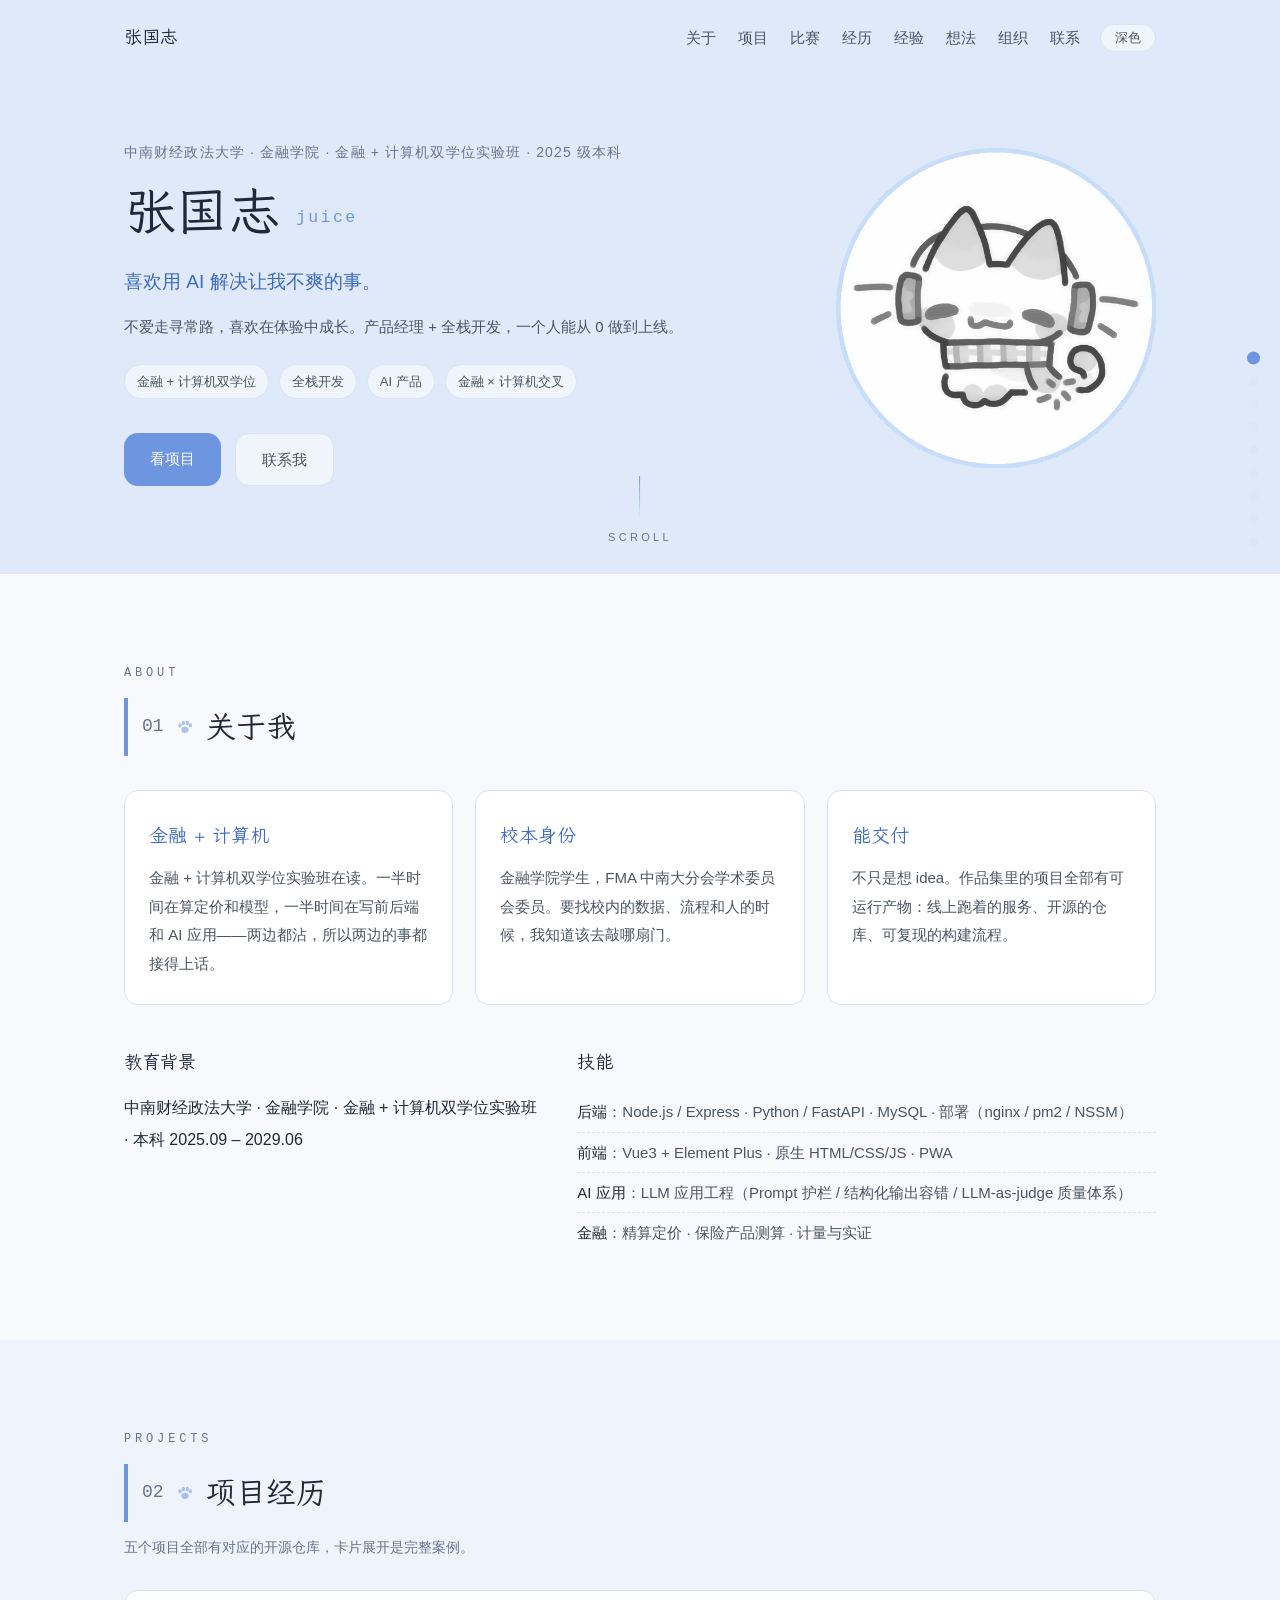
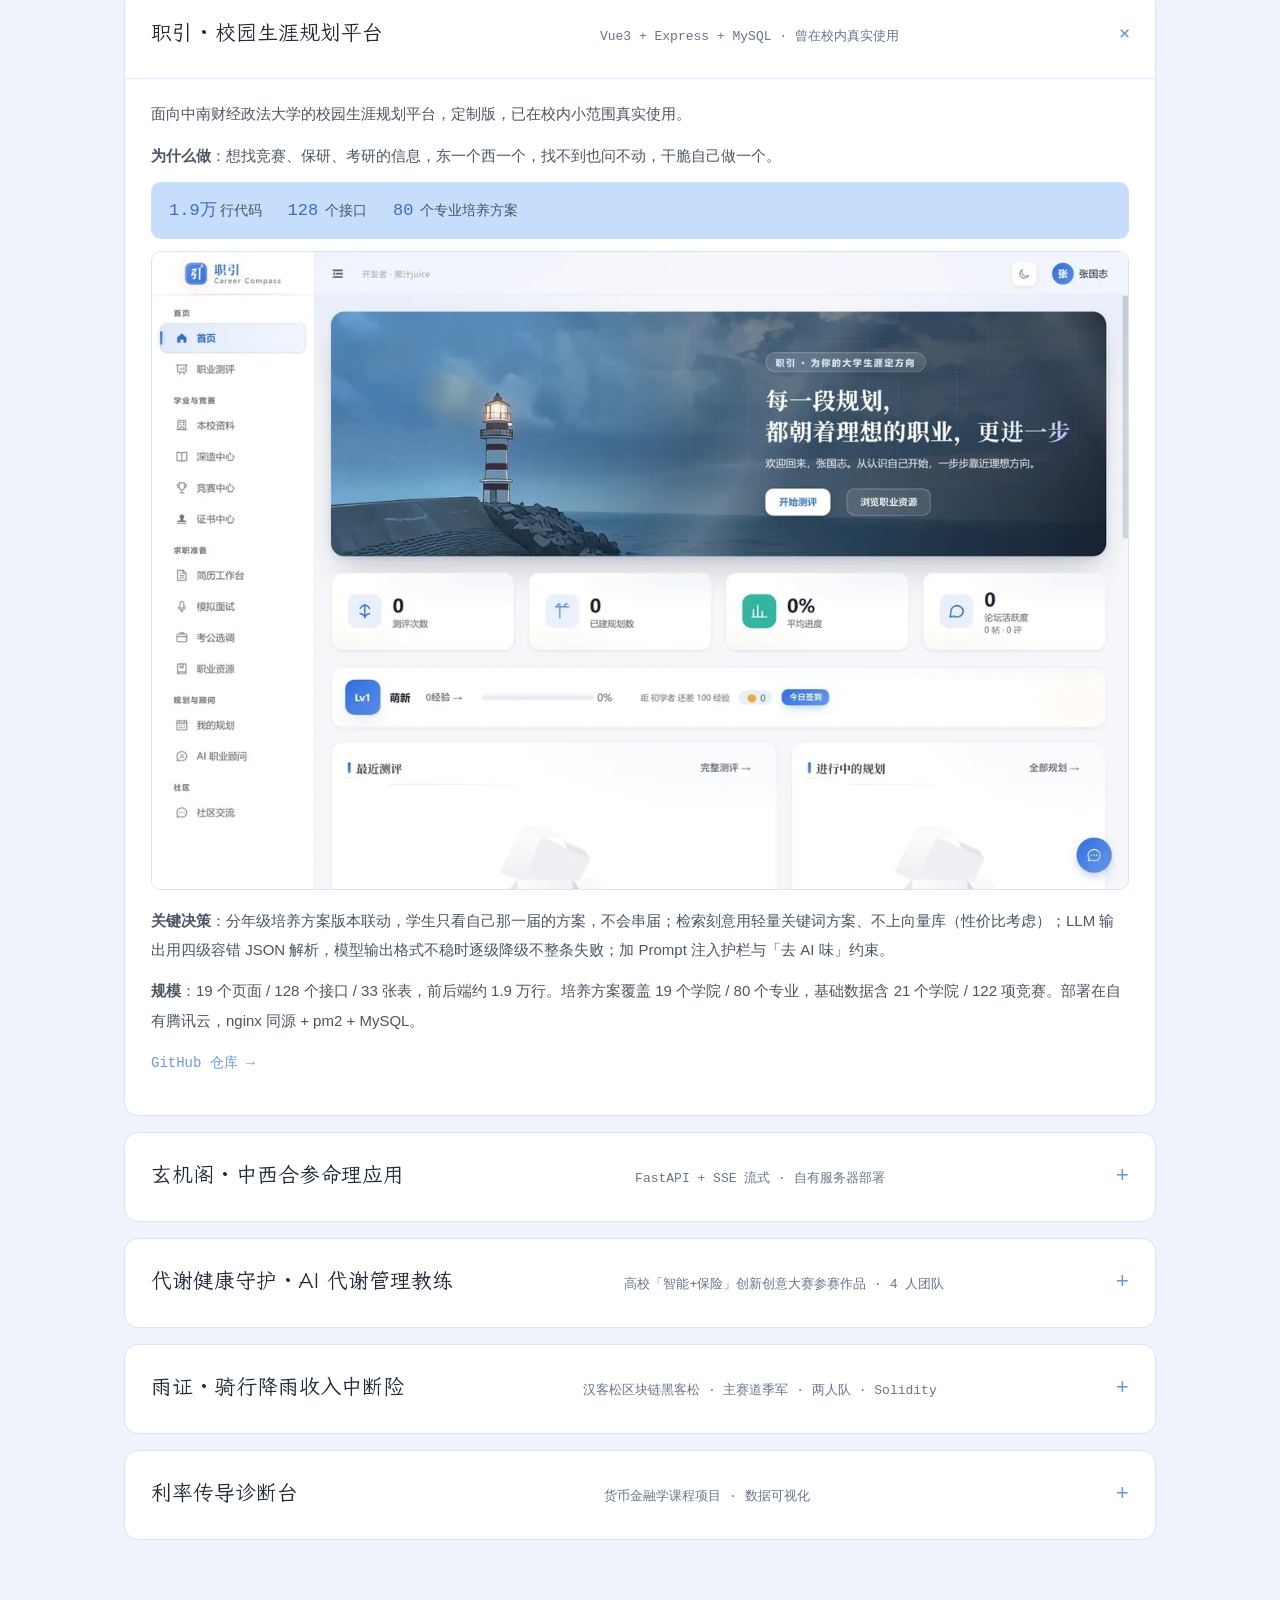
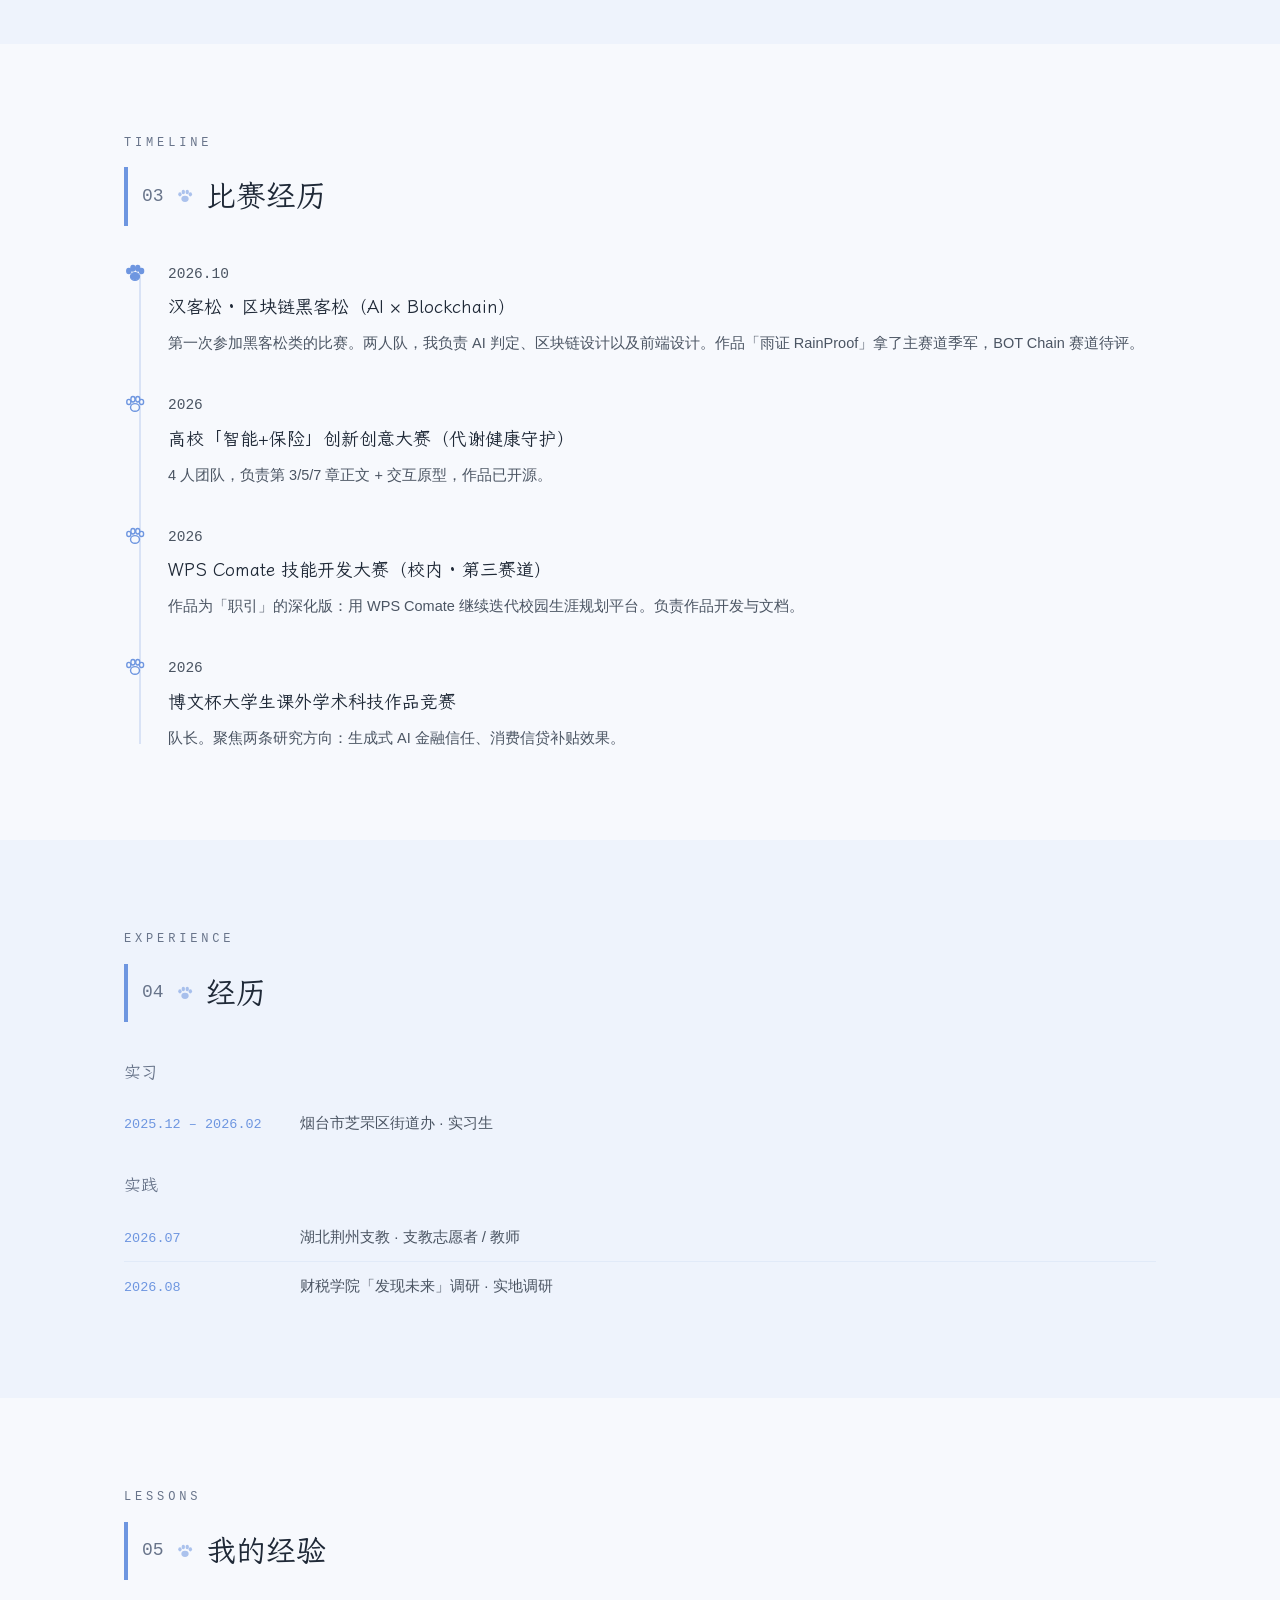
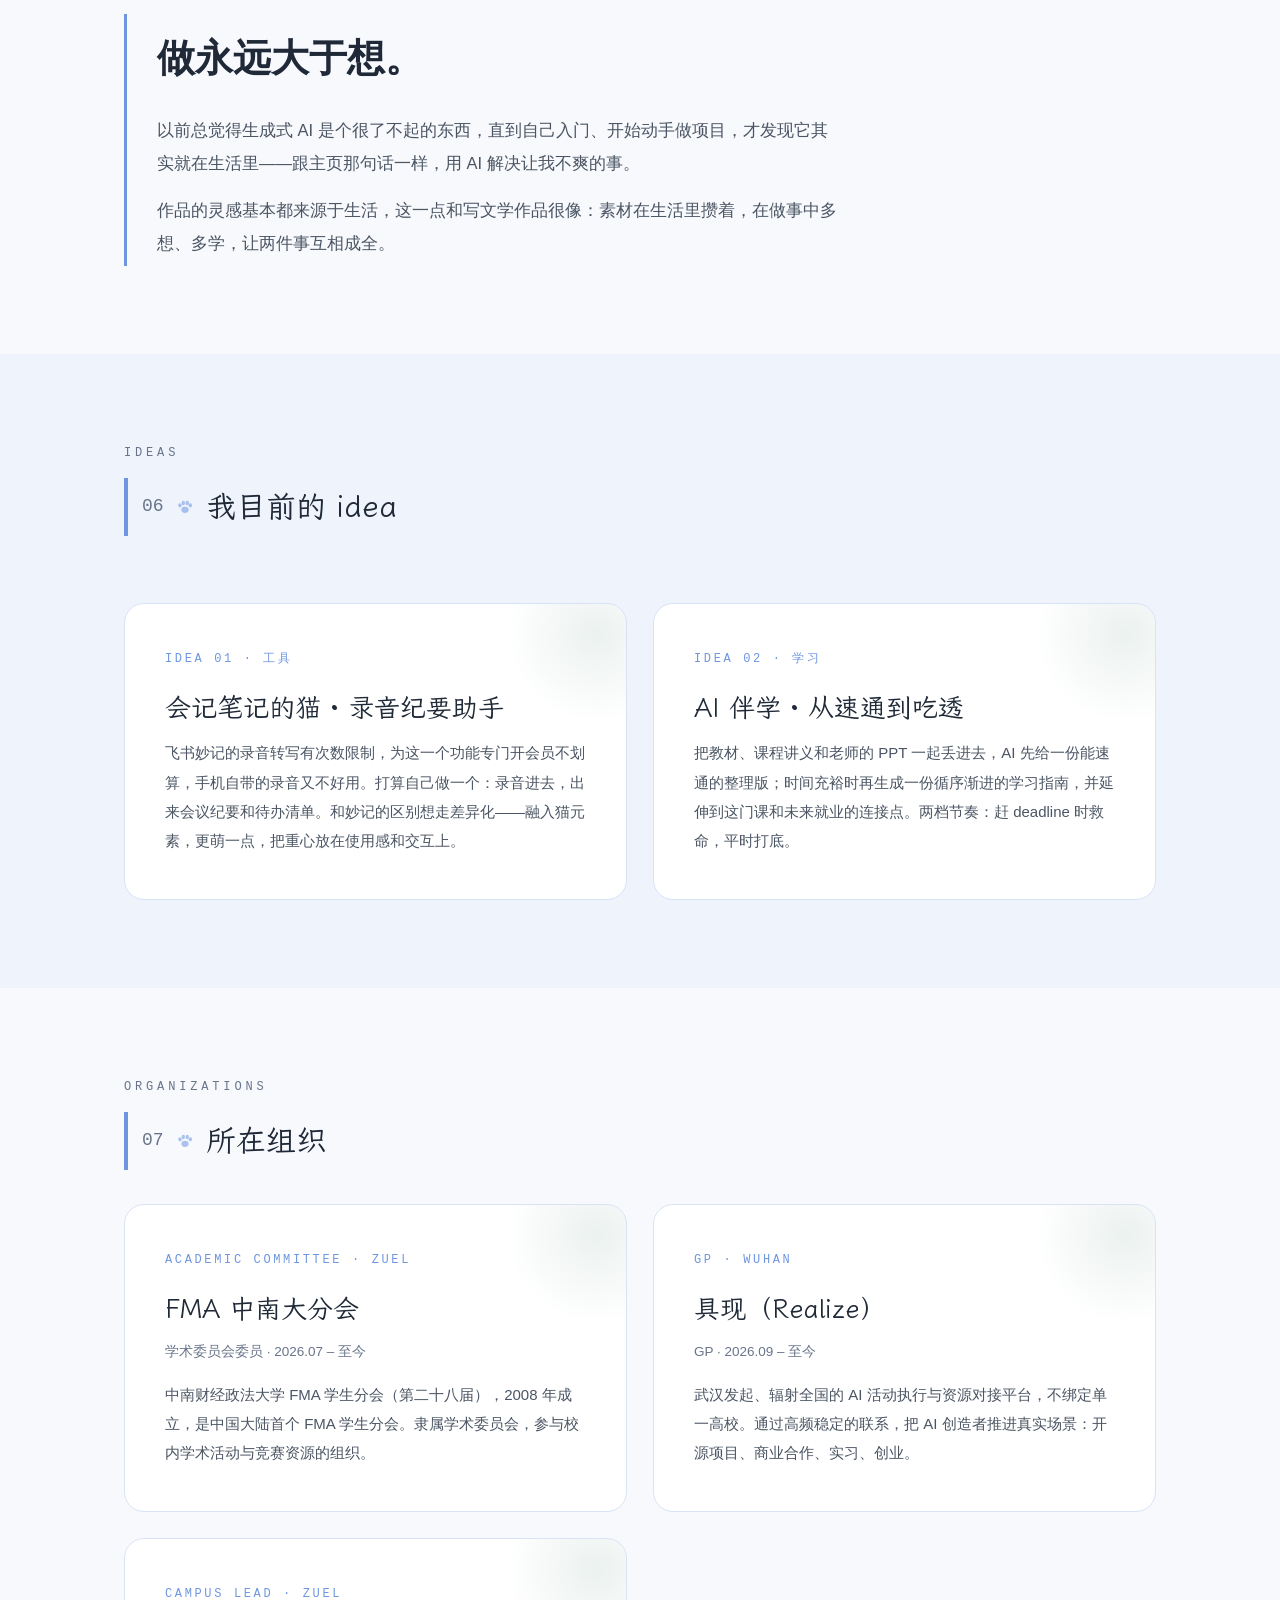
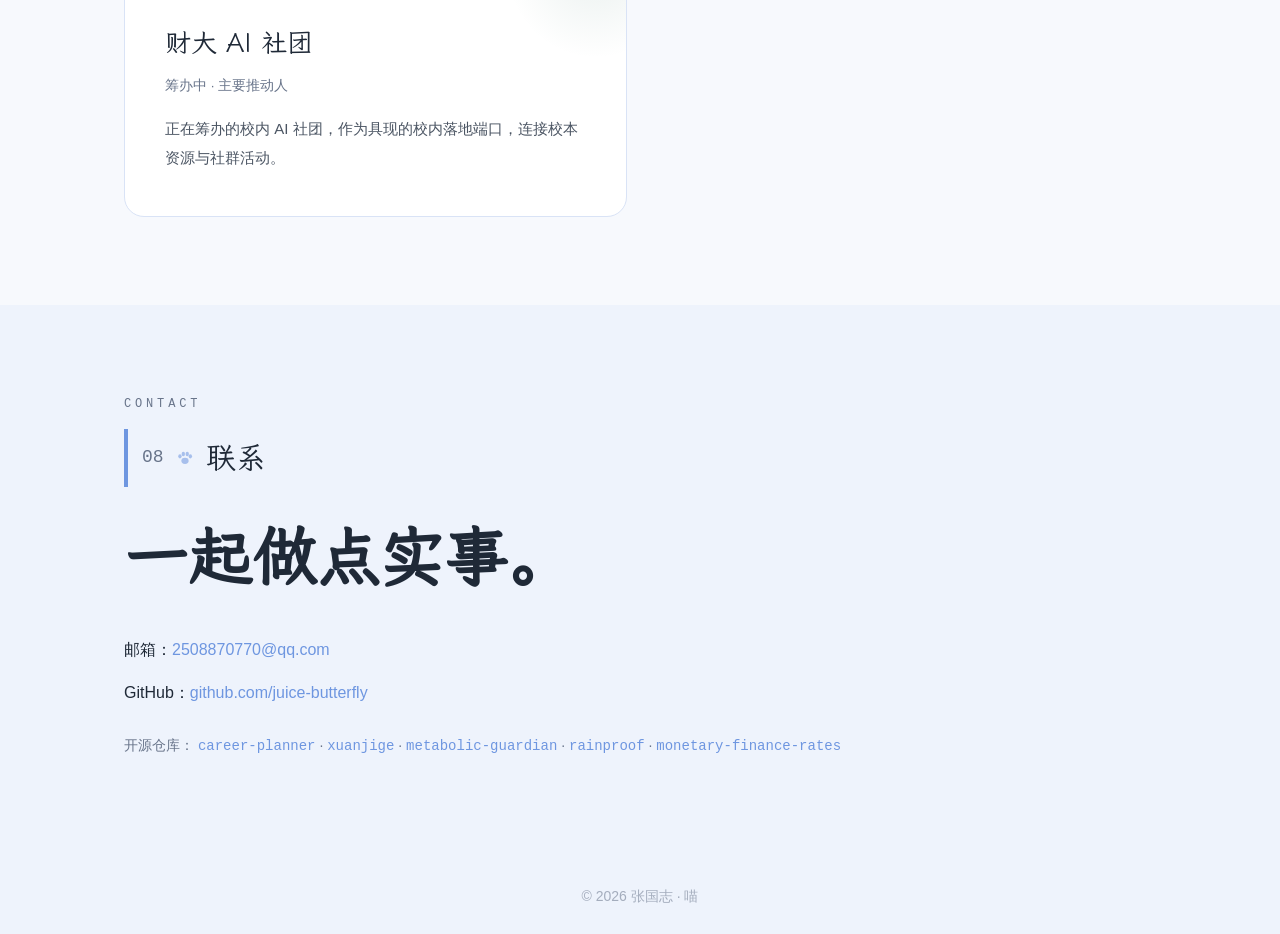
==== commit 148bb58f: "feat: 参照站交互三件套 — 阅读进度条 / 板块英文小标 / 联系区大字 - 顶部 3px 渐变进度条随滚动涨满（linear-gradient jade→clay） - 八个板块标题上方加宽字" ====
--- a/index.html
+++ b/index.html
@@ -47,6 +47,8 @@
 </head>
 <body>
 
+<div class="progress" aria-hidden="true"><i id="progressBar"></i></div>
+
 <header class="hero" id="top">
   <nav class="nav wrap" aria-label="站内导航">
     <span class="nav-brand">张国志</span>
@@ -112,6 +114,7 @@
 </svg>
 
 <section id="about" class="wrap section">
+    <p class="sec-eyebrow">ABOUT</p>
   <h2><span class="sec-num">01</span><svg class="paw-divider" viewBox="0 0 64 64" aria-hidden="true"><use href="#paw-shape"/></svg>关于我</h2>
   <div class="about-grid">
     <div class="asset-card">
@@ -146,6 +149,7 @@
 
 <section id="work" class="section section-alt">
   <div class="wrap">
+        <p class="sec-eyebrow">PROJECTS</p>
     <h2><span class="sec-num">02</span><svg class="paw-divider" viewBox="0 0 64 64" aria-hidden="true"><use href="#paw-shape"/></svg>项目经历</h2>
     <p class="sec-note">五个项目全部有对应的开源仓库，卡片展开是完整案例。</p>
 
@@ -217,6 +221,7 @@
 </section>
 
 <section id="awards" class="wrap section">
+    <p class="sec-eyebrow">TIMELINE</p>
   <h2><span class="sec-num">03</span><svg class="paw-divider" viewBox="0 0 64 64" aria-hidden="true"><use href="#paw-shape"/></svg>比赛经历</h2>
   <ol class="timeline">
     <li class="tl-item tl-current">
@@ -256,6 +261,7 @@
 
 <section id="experience" class="section section-alt">
   <div class="wrap">
+        <p class="sec-eyebrow">EXPERIENCE</p>
     <h2><span class="sec-num">04</span><svg class="paw-divider" viewBox="0 0 64 64" aria-hidden="true"><use href="#paw-shape"/></svg>经历</h2>
     <h3 class="exp-group">实习</h3>
     <ul class="exp-list">
@@ -270,6 +276,7 @@
 </section>
 
 <section id="lessons" class="wrap section">
+    <p class="sec-eyebrow">LESSONS</p>
   <h2><span class="sec-num">05</span><svg class="paw-divider" viewBox="0 0 64 64" aria-hidden="true"><use href="#paw-shape"/></svg>我的经验</h2>
   <div class="lesson-quote">
     <p class="big">做永远大于想。</p>
@@ -280,6 +287,7 @@
 
 <section id="ideas" class="section section-alt">
   <div class="wrap">
+        <p class="sec-eyebrow">IDEAS</p>
     <h2><span class="sec-num">06</span><svg class="paw-divider" viewBox="0 0 64 64" aria-hidden="true"><use href="#paw-shape"/></svg>我目前的 idea</h2>
     <p class="sec-note">都在很早期，可能烂尾，欢迎来拍砖。</p>
     <div class="org-grid">
@@ -298,6 +306,7 @@
 </section>
 
 <section id="orgs" class="wrap section">
+    <p class="sec-eyebrow">ORGANIZATIONS</p>
   <h2><span class="sec-num">07</span><svg class="paw-divider" viewBox="0 0 64 64" aria-hidden="true"><use href="#paw-shape"/></svg>所在组织</h2>
   <div class="org-grid">
     <article class="org-card">
@@ -323,7 +332,9 @@
 
 <section id="contact" class="section section-alt">
   <div class="wrap">
+        <p class="sec-eyebrow">CONTACT</p>
     <h2><span class="sec-num">08</span><svg class="paw-divider" viewBox="0 0 64 64" aria-hidden="true"><use href="#paw-shape"/></svg>联系</h2>
+    <p class="contact-big">一起做点实事。</p>
     <ul class="contact-list">
       <li>邮箱：<a href="mailto:2508870770@qq.com">2508870770@qq.com</a></li>
       <li>GitHub：<a href="https://github.com/juice-butterfly" rel="noopener">github.com/juice-butterfly</a></li>
--- a/assets/css/site.css
+++ b/assets/css/site.css
@@ -302,6 +302,12 @@
 .lesson-quote p{font-size:16.5px;line-height:2;color:var(--ink-2);margin-bottom:14px}
 .lesson-quote p:last-child{margin-bottom:0}
 
+/* 9) 板块英文小标 + 联系区大字（借鉴参照站的分幕排版） */
+.sec-eyebrow{font-size:12px;letter-spacing:.32em;color:var(--ink-3);
+  text-transform:uppercase;margin-bottom:12px;font-family:var(--ff-mono,var(--ff-body))}
+.contact-big{font-family:var(--ff-heading);font-weight:700;
+  font-size:clamp(34px,7vw,64px);line-height:1.2;color:var(--ink);margin-bottom:30px}
+
 /* ---------- 深色模式（data-theme="dark"，见 site.js） ---------- */
 [data-theme="dark"]{
   --paper:#101828;   --paper-2:#161F35;  --paper-3:#1E2A45;
@@ -322,6 +328,12 @@
 [data-theme="dark"] .footer{background:#0C1322;color:var(--ink-3)}
 [data-theme="dark"] .proj-fig img{border-color:#2A3A5C}
 
+/* 8) 顶部阅读进度条（借鉴参照站，滚动时从左到右涨满） */
+.progress{position:fixed;top:0;left:0;right:0;height:3px;z-index:100;pointer-events:none}
+.progress i{display:block;height:100%;width:0;
+  background:linear-gradient(90deg,var(--jade),var(--clay));
+  transition:width .12s linear}
+
 /* ---------- 打印 / 动效偏好 ---------- */
 @media print{
   .hero{background:#fff;color:#000}
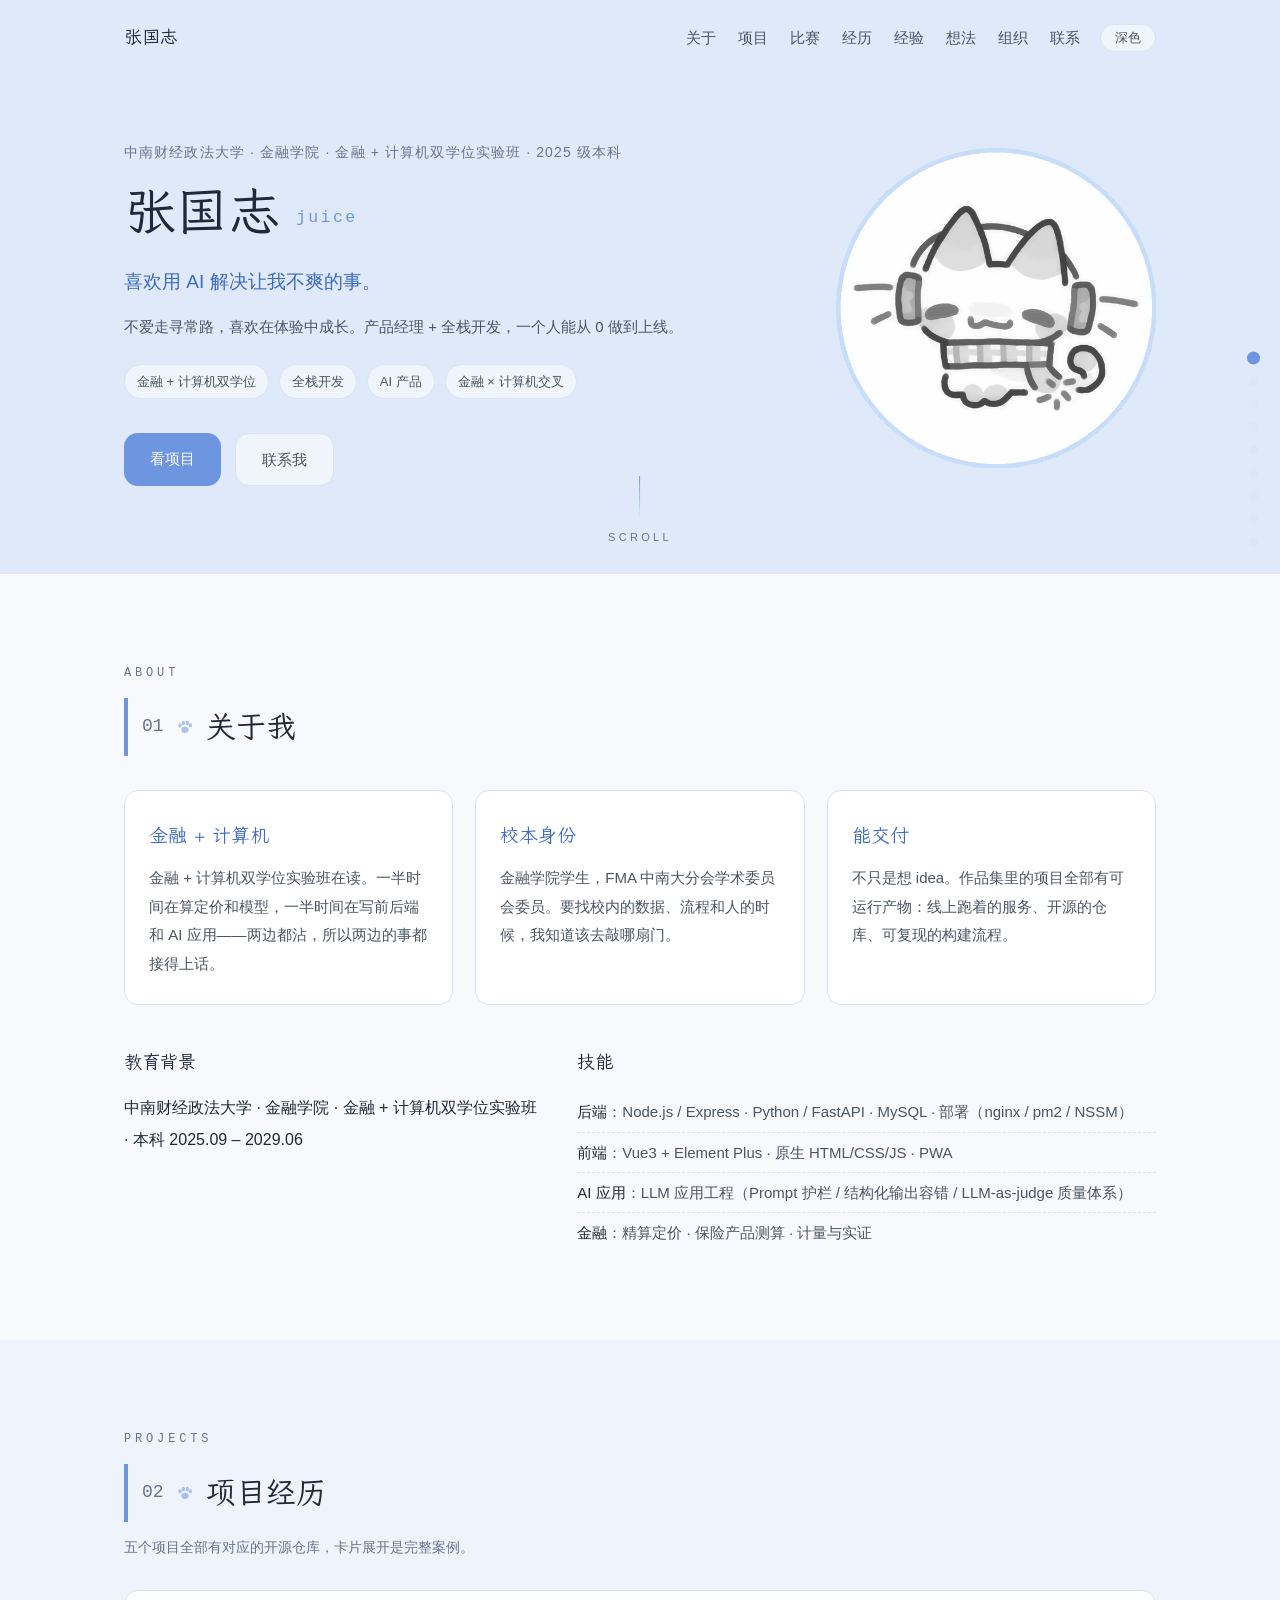
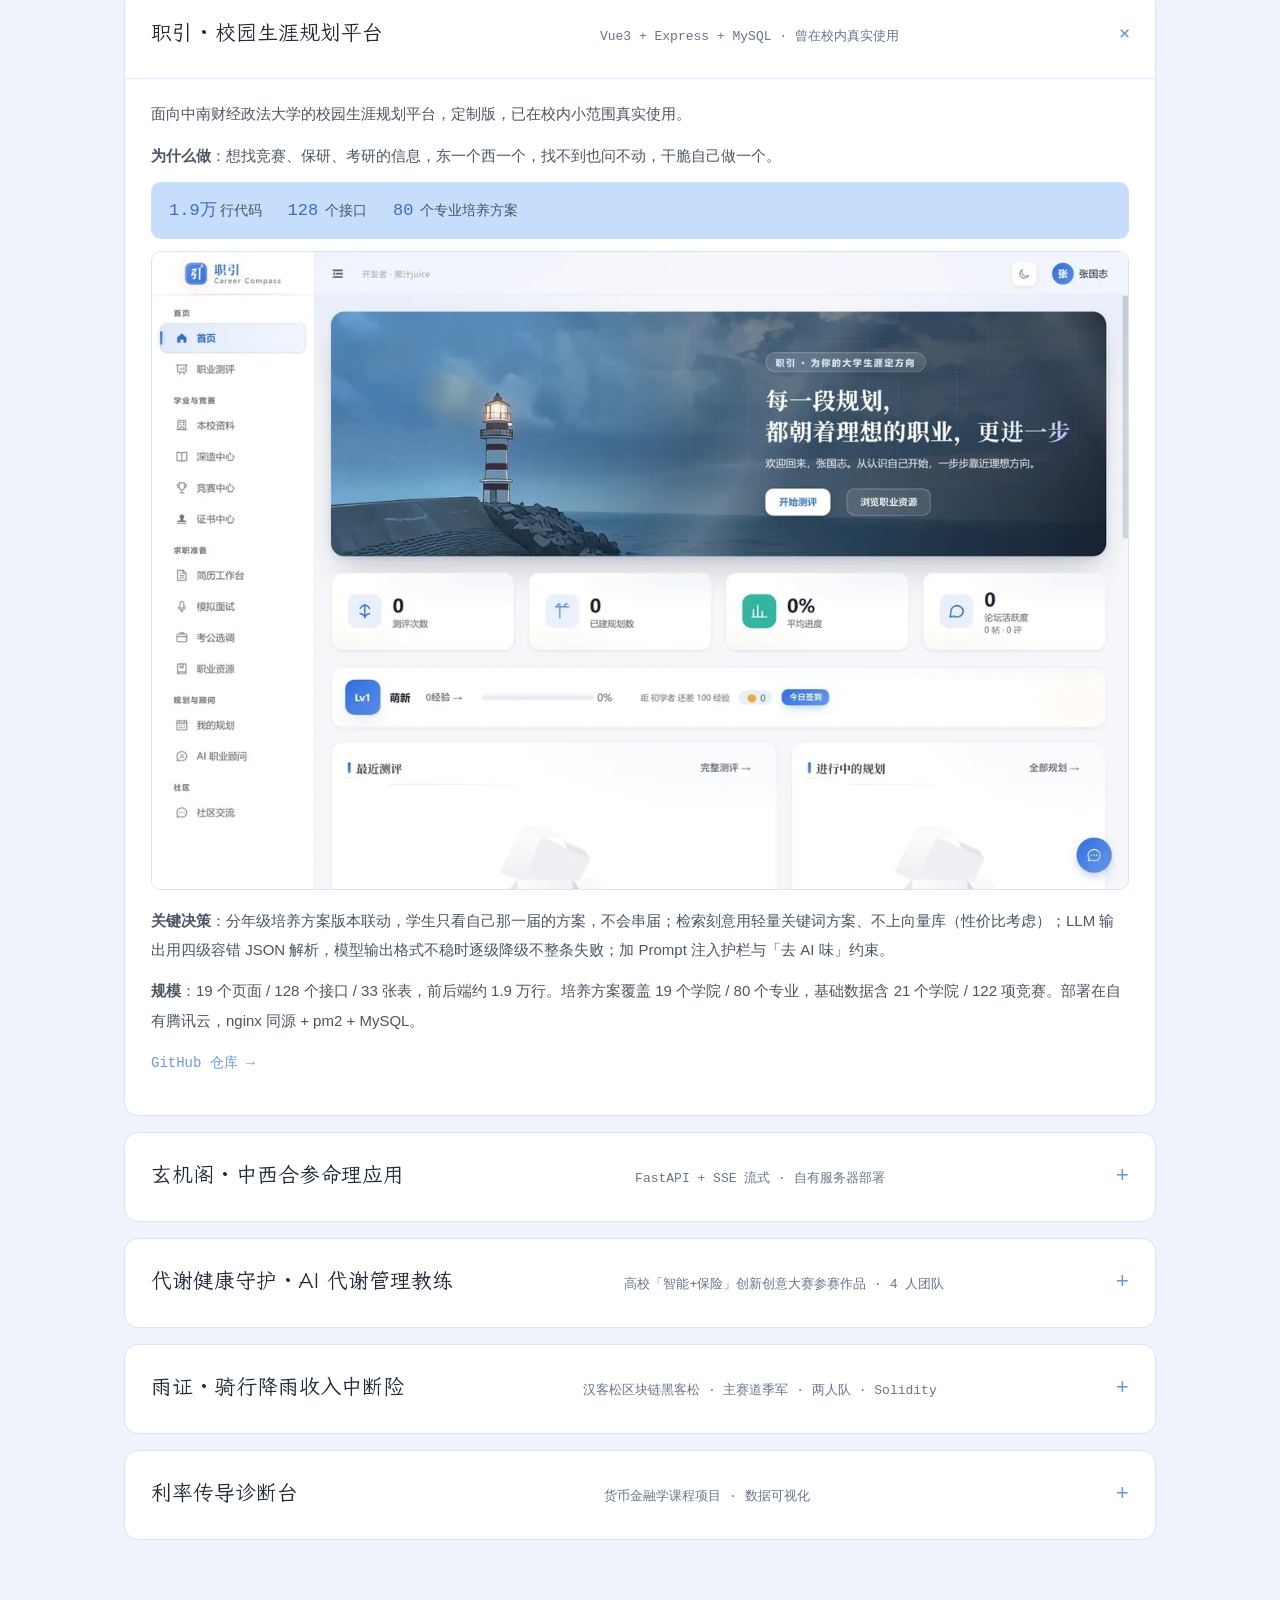
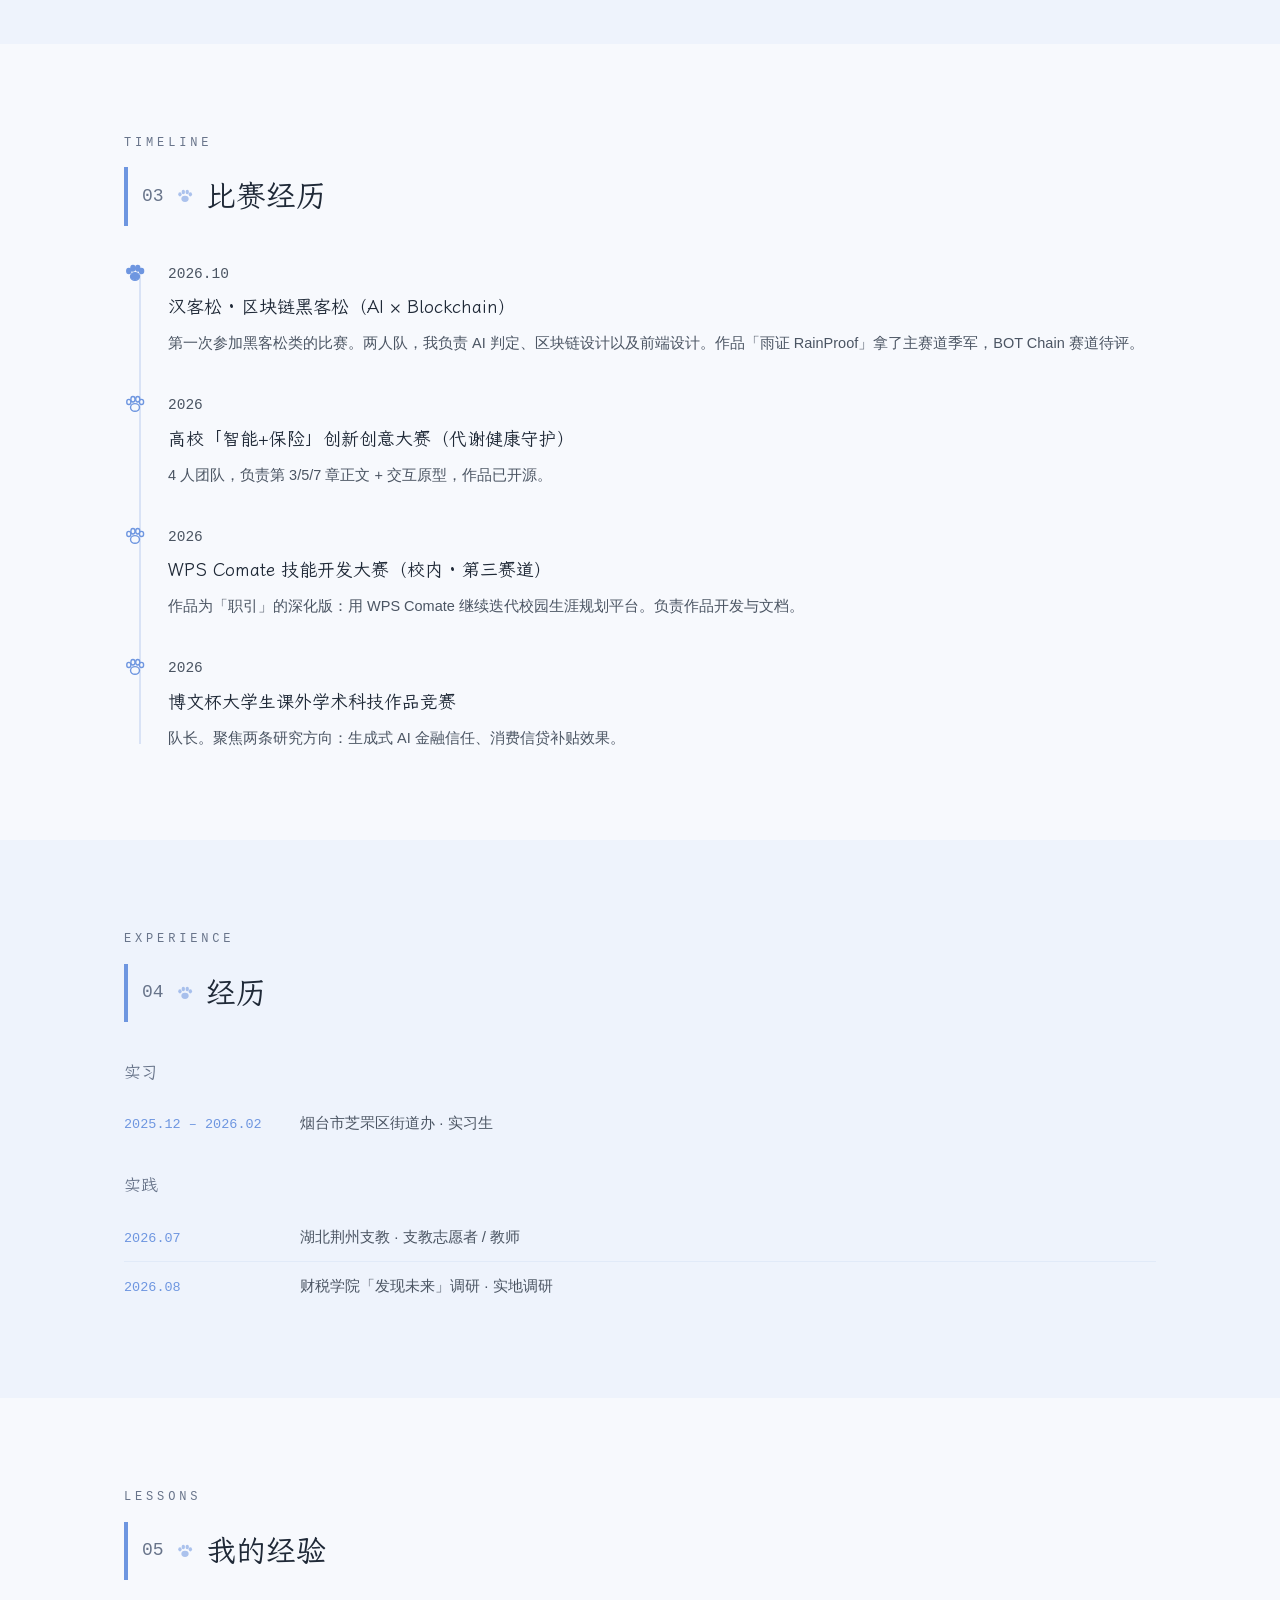
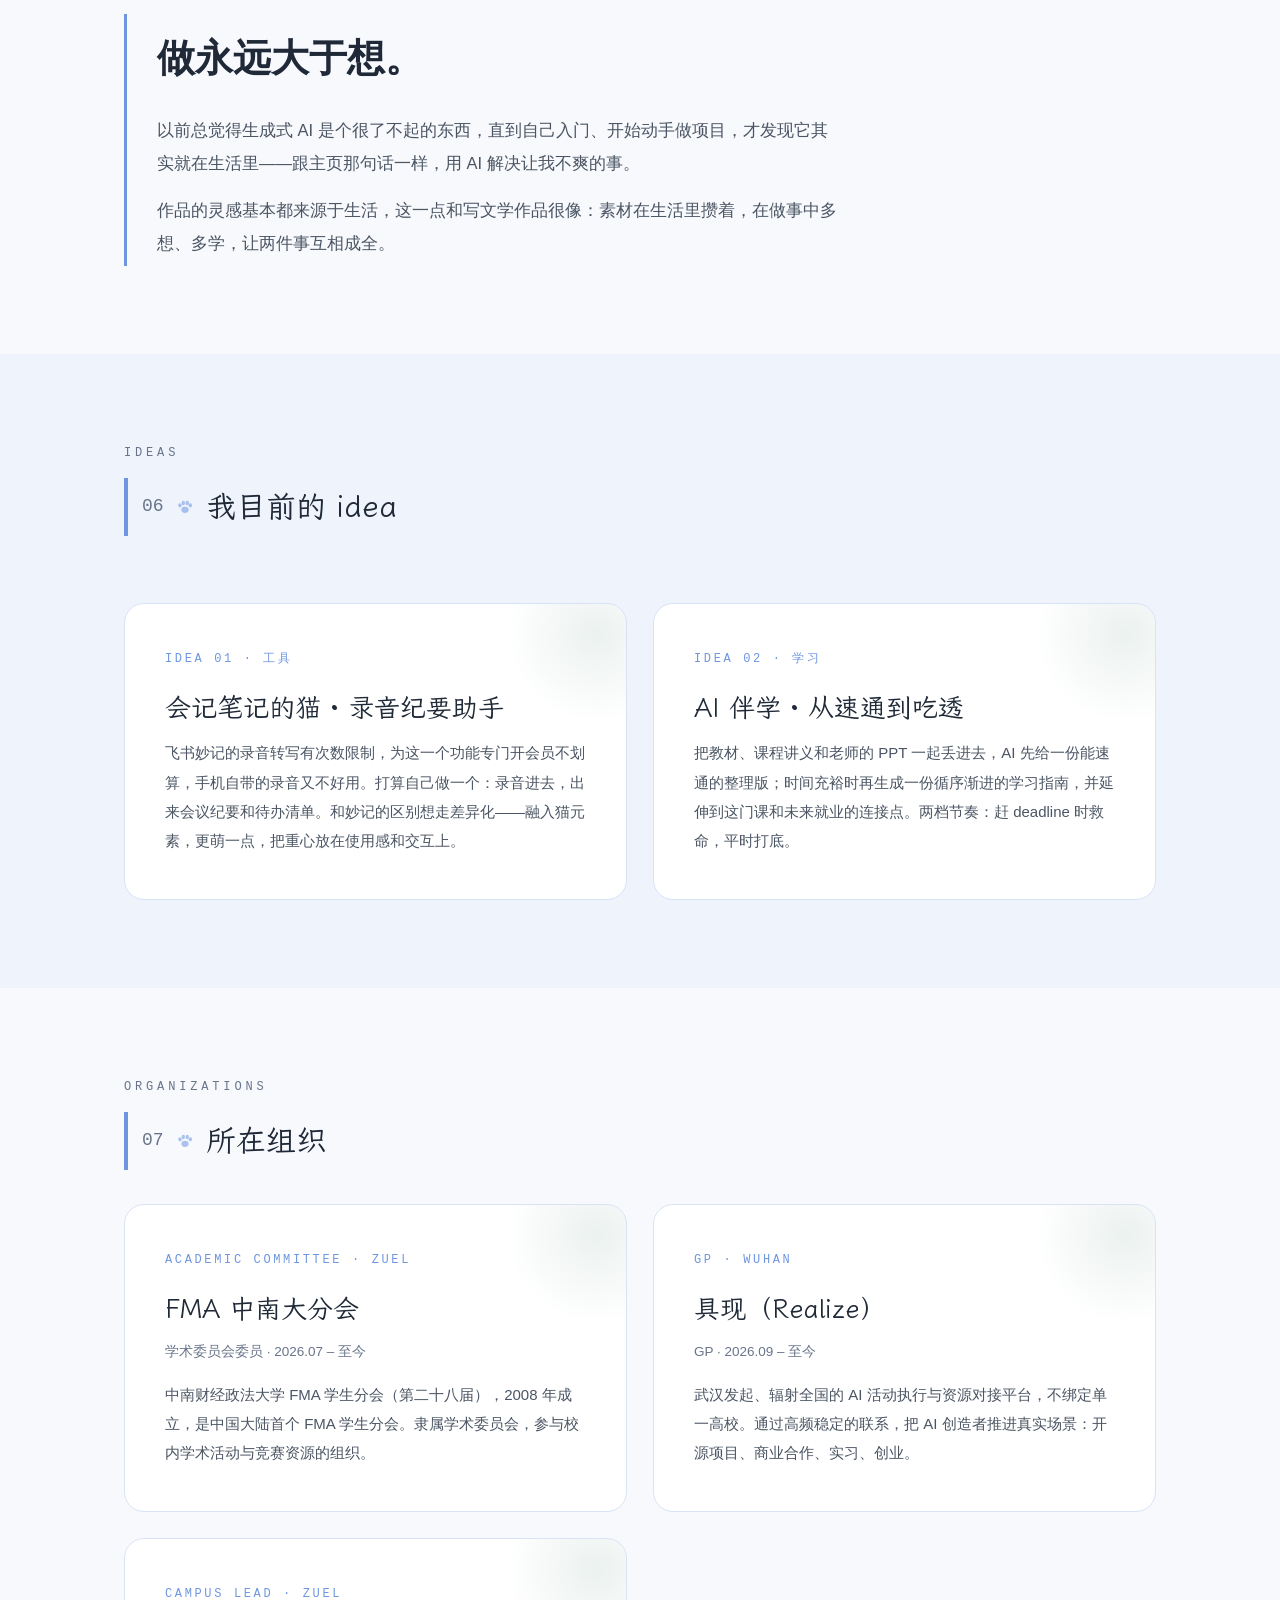
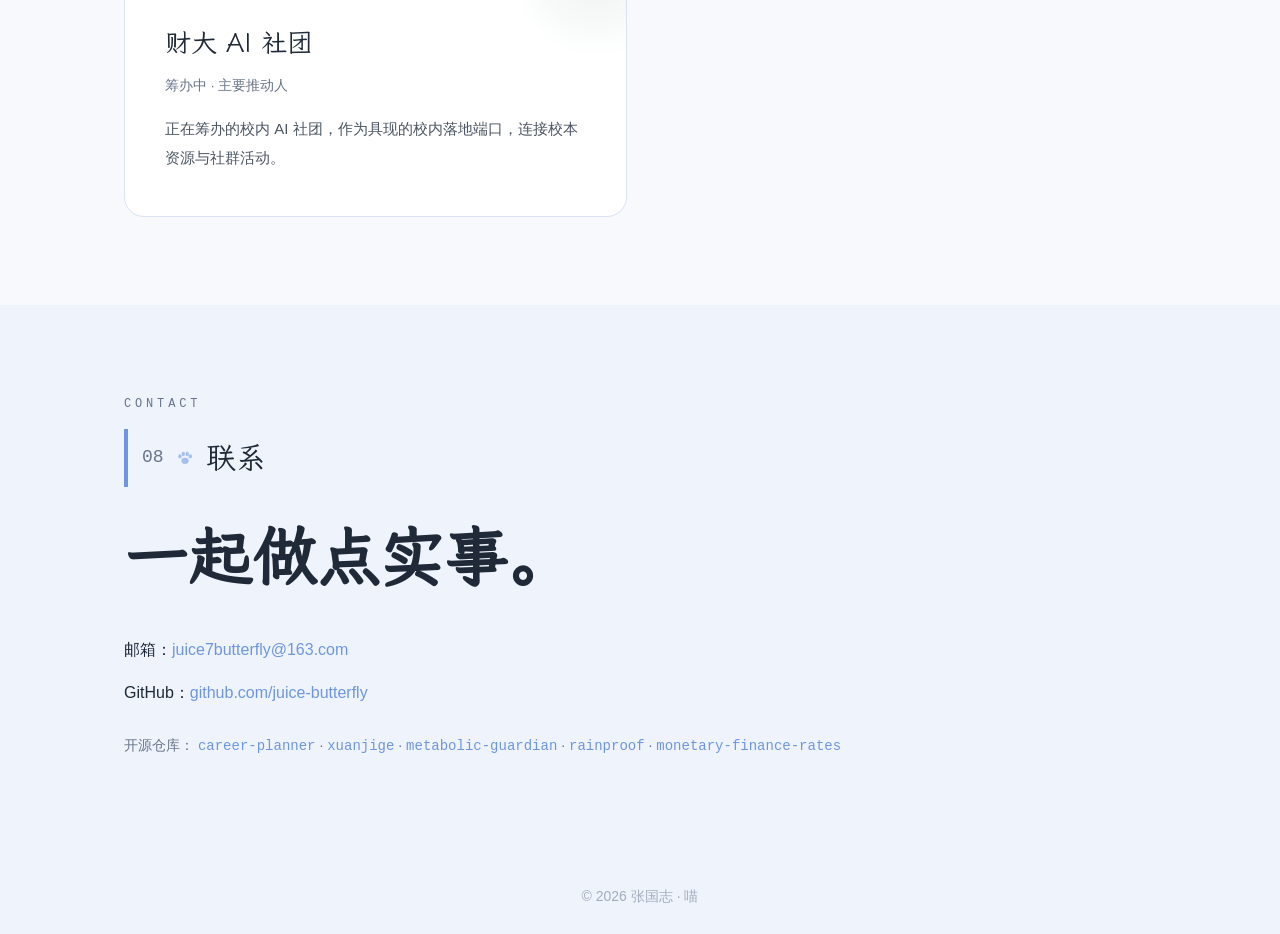
==== commit 634c81fa: "chore: 联系邮箱改为 juice7butterfly@163.com" ====
--- a/index.html
+++ b/index.html
@@ -336,7 +336,7 @@
     <h2><span class="sec-num">08</span><svg class="paw-divider" viewBox="0 0 64 64" aria-hidden="true"><use href="#paw-shape"/></svg>联系</h2>
     <p class="contact-big">一起做点实事。</p>
     <ul class="contact-list">
-      <li>邮箱：<a href="mailto:2508870770@qq.com">2508870770@qq.com</a></li>
+      <li>邮箱：<a href="mailto:juice7butterfly@163.com">juice7butterfly@163.com</a></li>
       <li>GitHub：<a href="https://github.com/juice-butterfly" rel="noopener">github.com/juice-butterfly</a></li>
     </ul>
     <p class="repo-line">开源仓库：
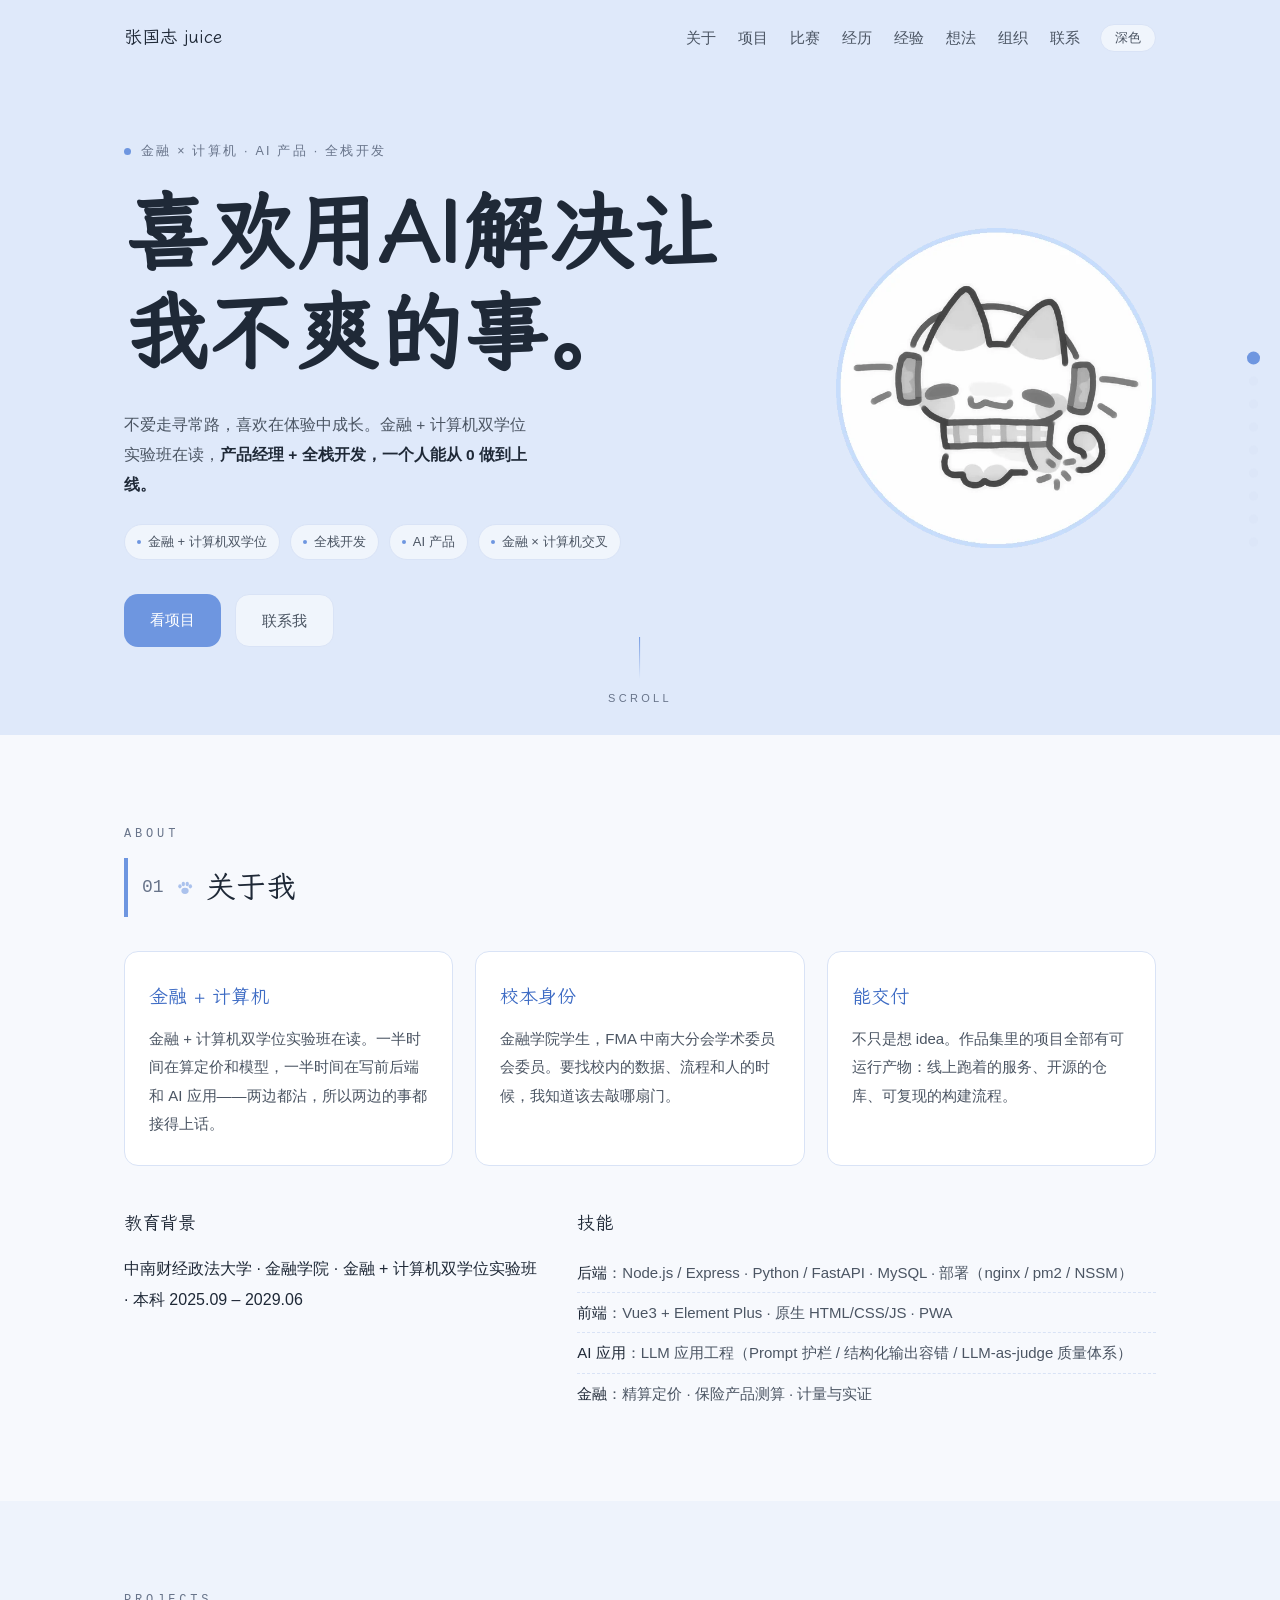
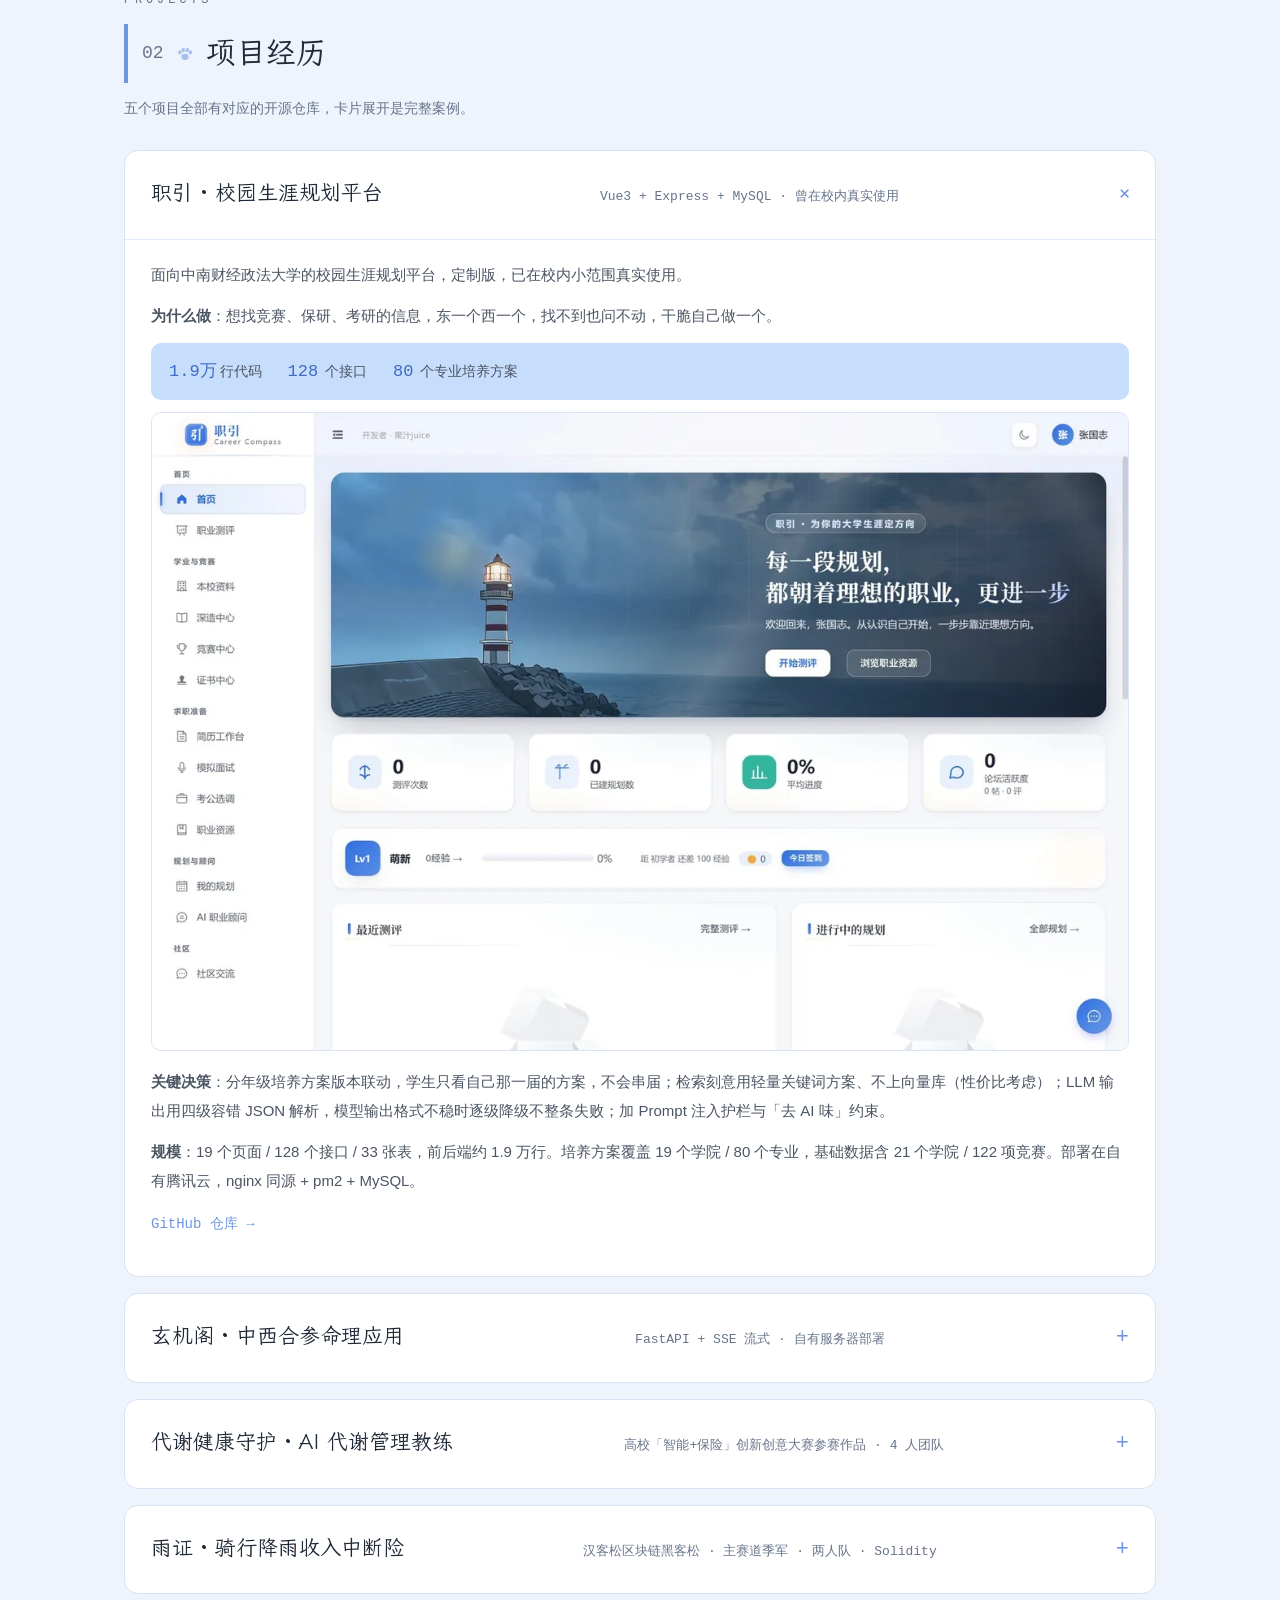
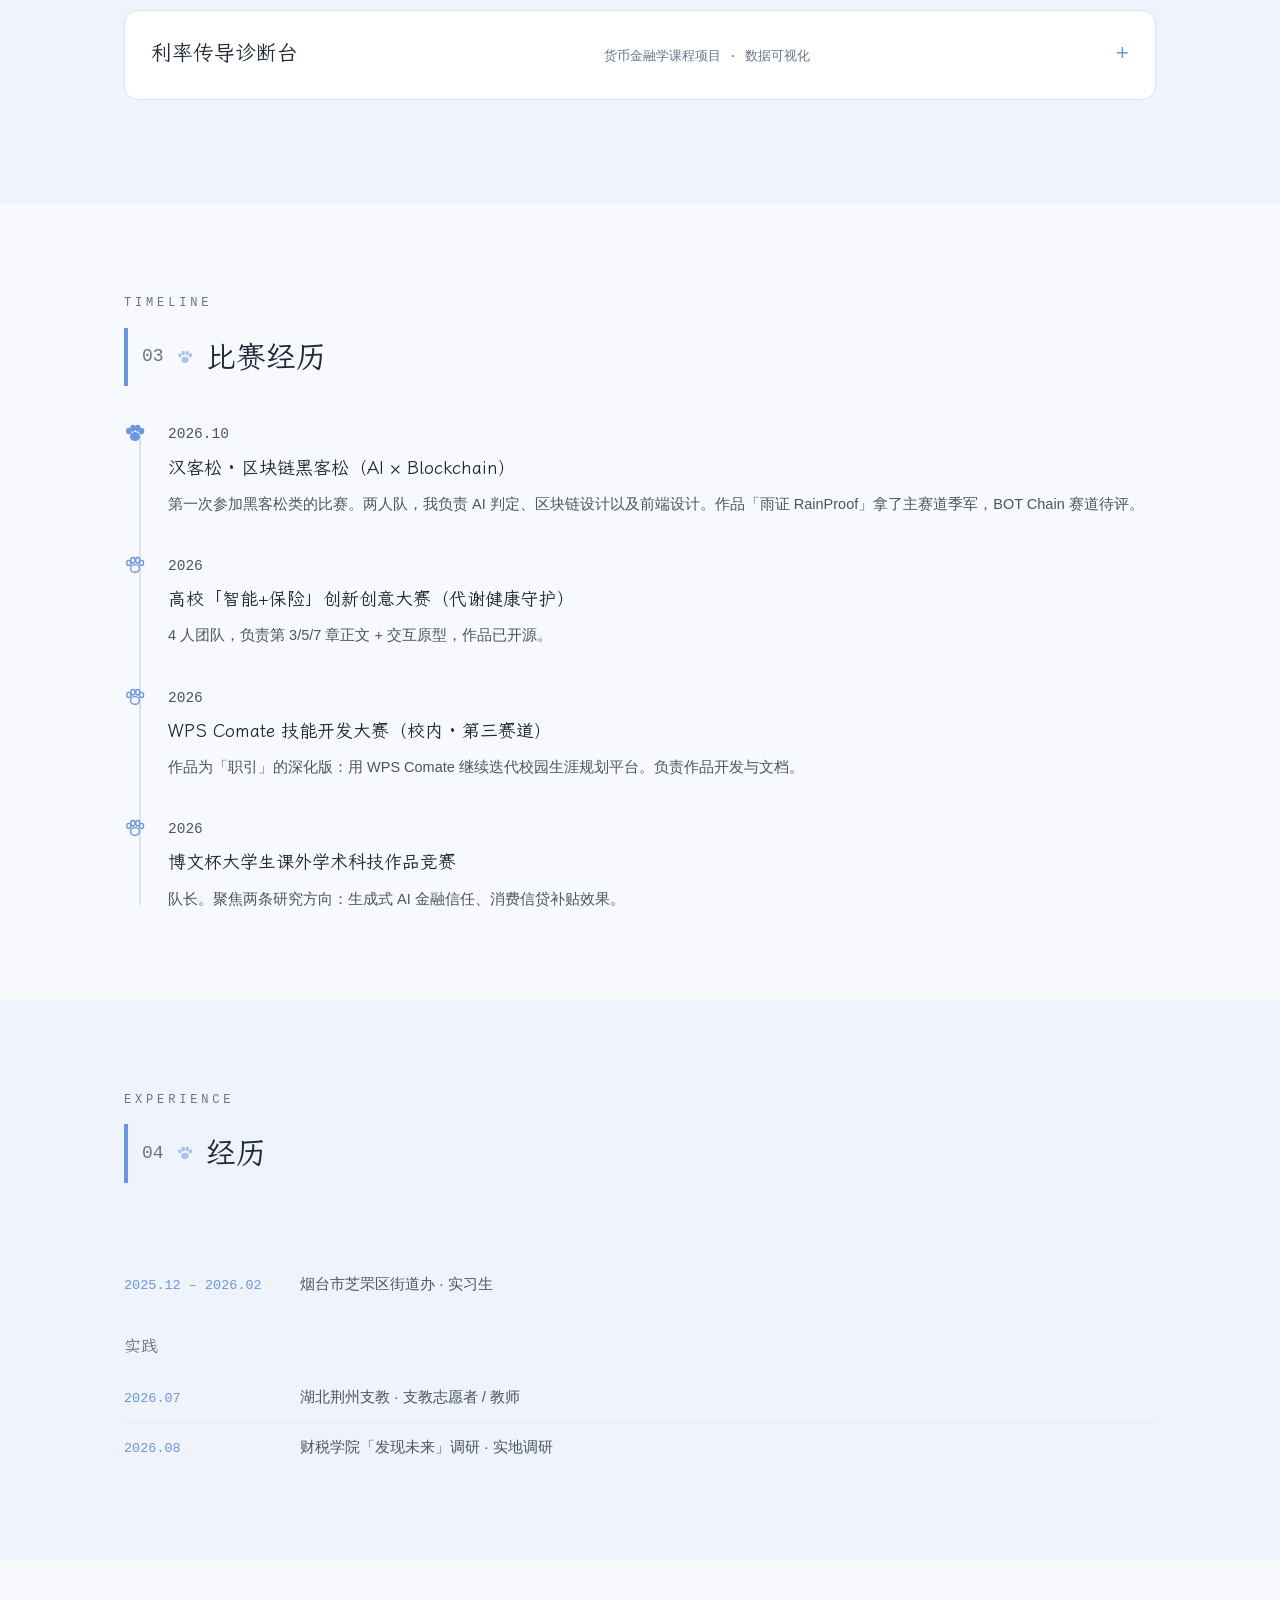
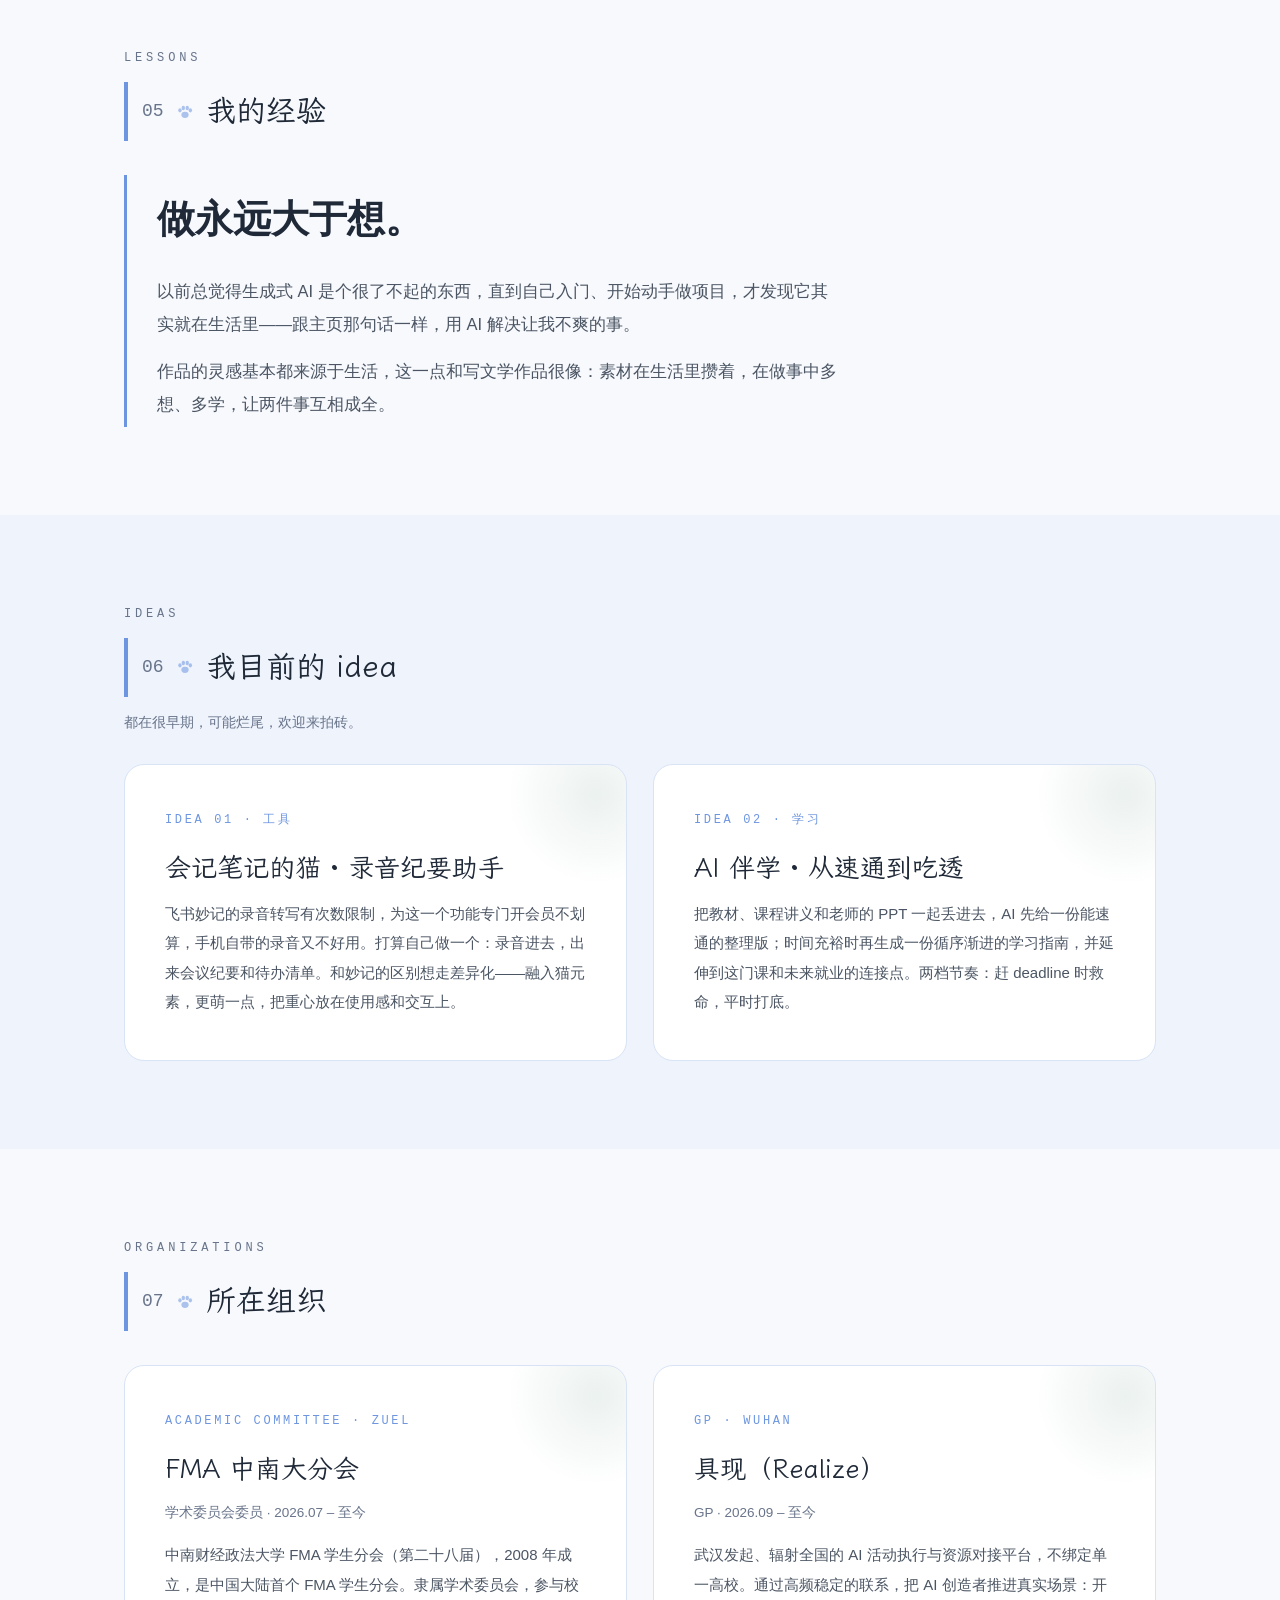
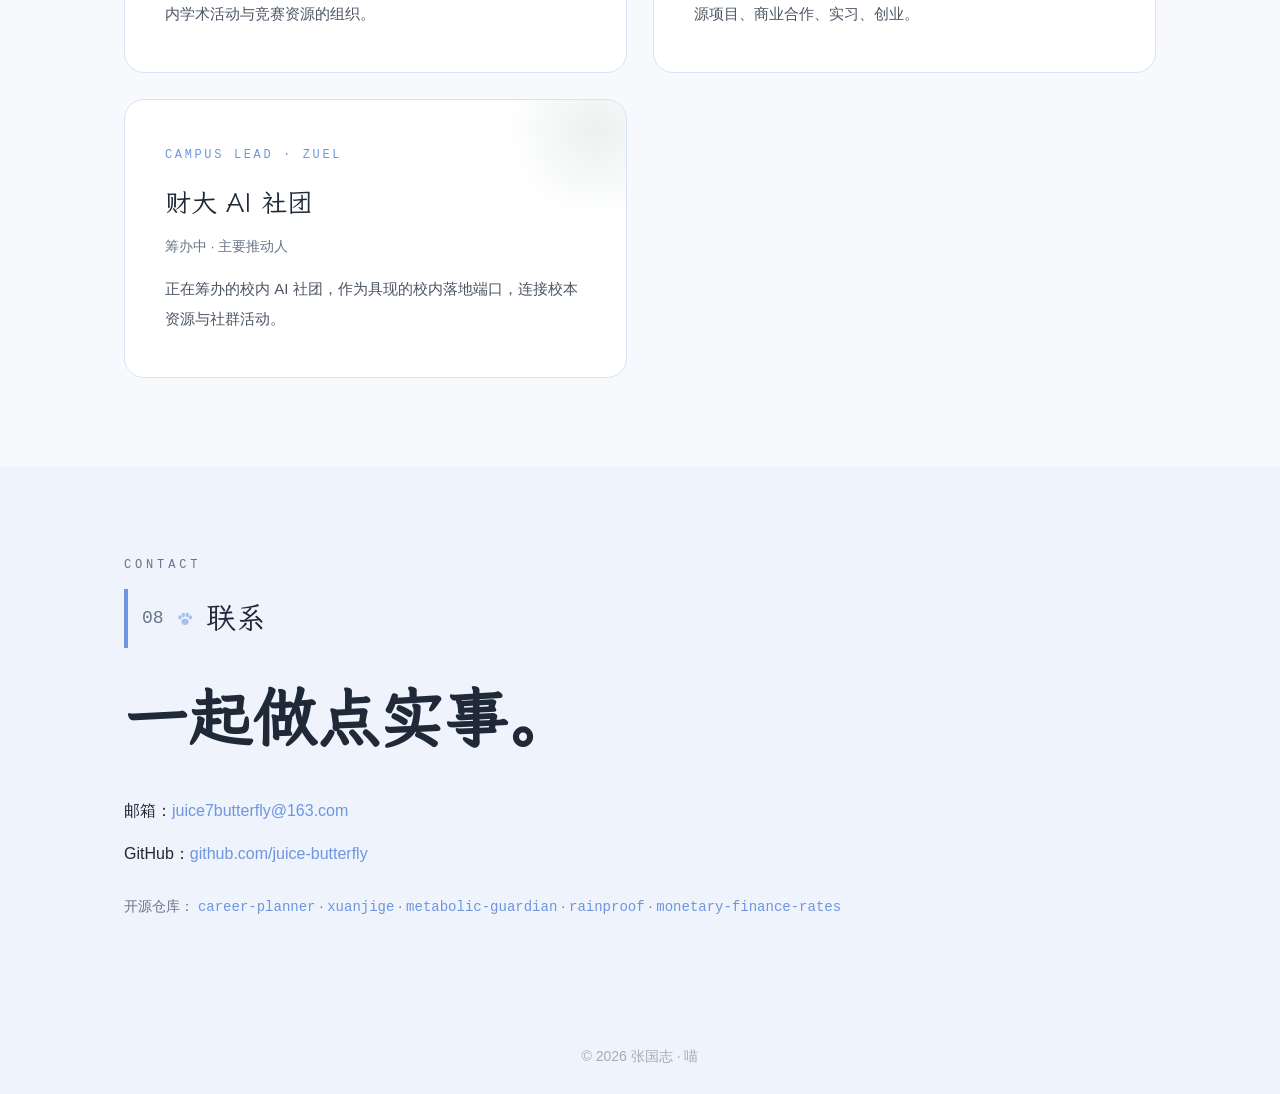
==== commit 32fd09c5: "feat: Hero 改版 — 参照参照站排版 - 名字只在顶栏（张国志 juice），正文直接上大字主句「喜欢用 AI 解决让我不爽的事。」 - 字号层级拉开：clamp(44,11vw,84) 特" ====
--- a/index.html
+++ b/index.html
@@ -51,7 +51,7 @@
 
 <header class="hero" id="top">
   <nav class="nav wrap" aria-label="站内导航">
-    <span class="nav-brand">张国志</span>
+    <span class="nav-brand">张国志 juice</span>
     <div class="nav-actions">
       <div class="nav-links">
         <a href="#about">关于</a>
@@ -79,10 +79,9 @@
   </nav>
   <div class="wrap hero-inner">
     <div class="hero-text">
-      <p class="hero-kicker">中南财经政法大学 · 金融学院 · 金融 + 计算机双学位实验班 · 2025 级本科</p>
-      <h1>张国志<span class="hero-en">juice</span></h1>
-      <p class="hero-line">喜欢用 AI 解决让我不爽的事。</p>
-      <p class="hero-sub">不爱走寻常路，喜欢在体验中成长。产品经理 + 全栈开发，一个人能从 0 做到上线。</p>
+      <p class="hero-kicker">金融 × 计算机 · AI 产品 · 全栈开发</p>
+      <h1>喜欢用 AI 解决让我不爽的事。</h1>
+      <p class="hero-sub">不爱走寻常路，喜欢在体验中成长。金融 + 计算机双学位实验班在读，<b>产品经理 + 全栈开发，一个人能从 0 做到上线。</b></p>
       <p class="hero-tags">
         <span>金融 + 计算机双学位</span><span>全栈开发</span><span>AI 产品</span><span>金融 × 计算机交叉</span>
       </p>
--- a/assets/css/site.css
+++ b/assets/css/site.css
@@ -70,12 +70,15 @@
   gap:40px;padding-top:64px;padding-bottom:88px;
 }
 .hero-inner>*{min-width:0}
-.hero-kicker{font-size:14px;letter-spacing:.08em;color:var(--ink-3);margin-bottom:14px}
+.hero-kicker{display:flex;align-items:center;gap:10px;font-size:12.5px;
+  letter-spacing:.18em;color:var(--ink-3);margin-bottom:22px;font-weight:500}
+.hero-kicker::before{content:"";width:7px;height:7px;border-radius:50%;
+  background:var(--jade);flex:none}
 .hero h1{
-  font-family:var(--ff-heading);font-weight:500;
-  font-size:52px;line-height:1.25;margin-bottom:18px;
-}
-.hero-line{font-size:19px;color:var(--jade-deep);margin-bottom:12px}
+  font-family:var(--ff-heading);font-weight:700;
+  font-size:clamp(44px,11vw,84px);line-height:1.18;letter-spacing:.01em;
+  margin-bottom:26px;text-wrap:balance;
+}
 .hero-tags{display:flex;gap:10px;flex-wrap:wrap;margin-bottom:34px}
 .hero-tags span{
   font-size:13px;padding:4px 12px;border-radius:999px;
@@ -98,7 +101,11 @@
   font-family:var(--ff-mono);font-size:.32em;font-weight:400;
   color:var(--jade);margin-left:16px;letter-spacing:.14em;vertical-align:middle;
 }
-.hero-sub{font-size:15px;color:var(--ink-2);margin-bottom:22px}
+.hero-tags span::before{content:"";width:4px;height:4px;border-radius:50%;
+  background:var(--jade);flex:none}
+.hero-sub{font-size:15.5px;line-height:1.95;color:var(--ink-2);margin-bottom:24px;max-width:26em}
+.hero-sub b{color:var(--ink);font-weight:700}
+.hero-tags span{display:inline-flex;align-items:center;gap:7px}
 
 /* ---------- 滚动渐入（滚动叙事节奏；reduced-motion 由 JS 跳过 + 此处兜底） ---------- */
 .reveal{opacity:0;transform:translateY(26px);transition:opacity .65s ease,transform .65s ease}
@@ -249,7 +256,6 @@
 @media (max-width:860px){
   .hero-inner{grid-template-columns:1fr;padding-top:44px;padding-bottom:88px}
   .hero-art{display:none}
-  .hero h1{font-size:40px}
   .about-grid,.about-cols,.org-grid{grid-template-columns:1fr}
   .org-card{padding:30px 26px}
   .exp-list li{flex-direction:column;gap:2px}
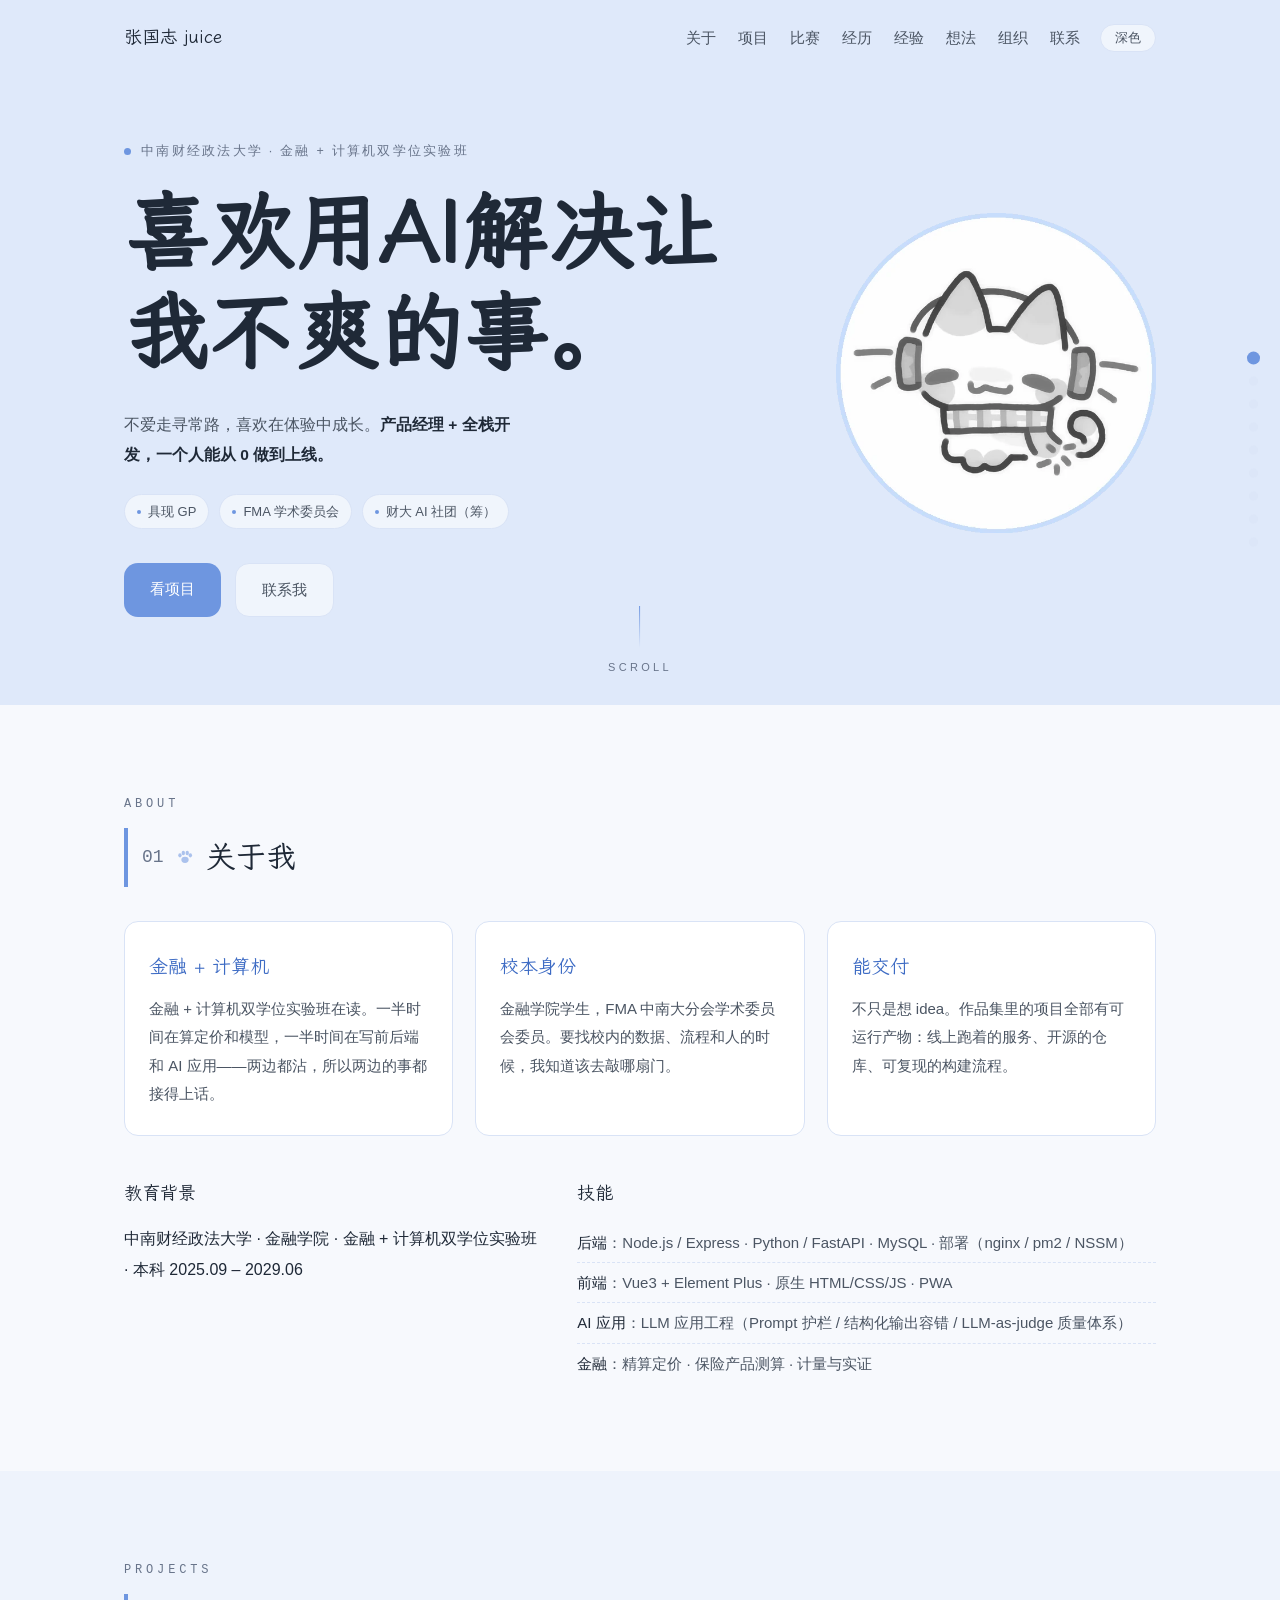
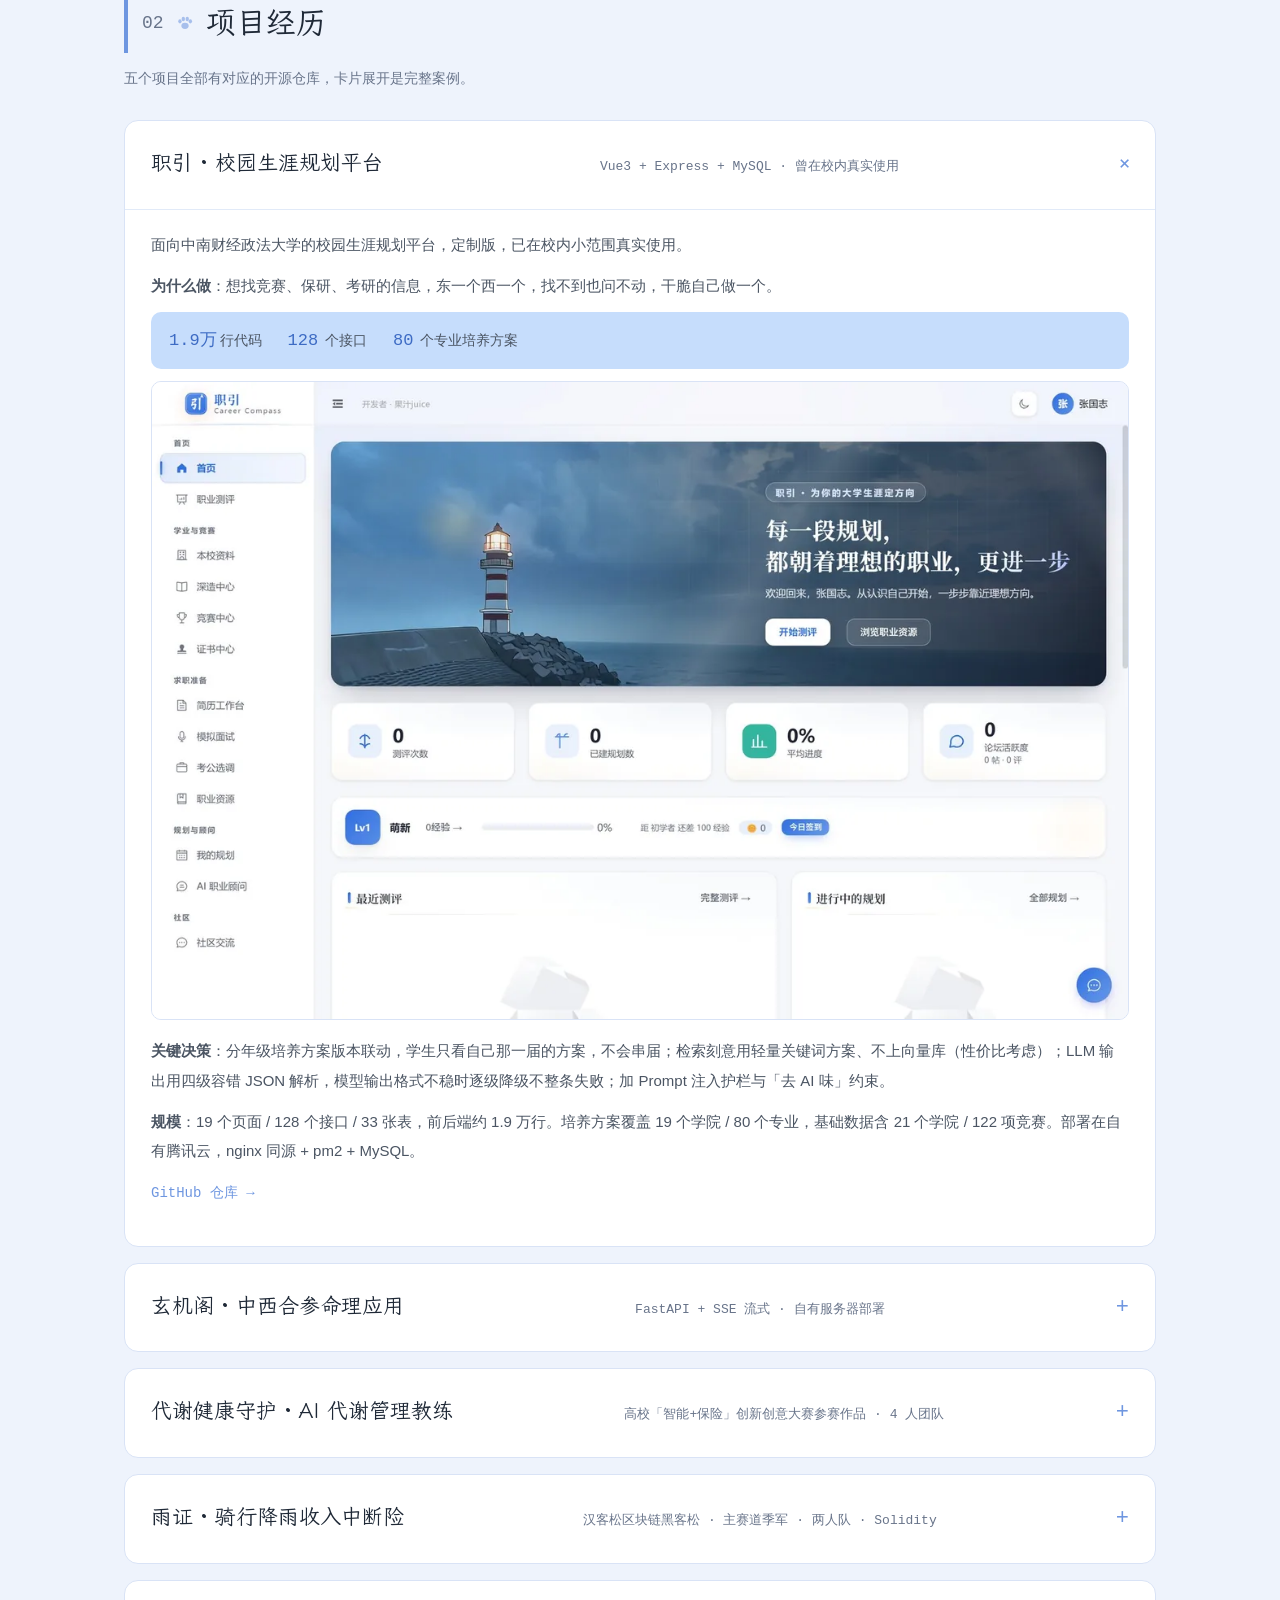
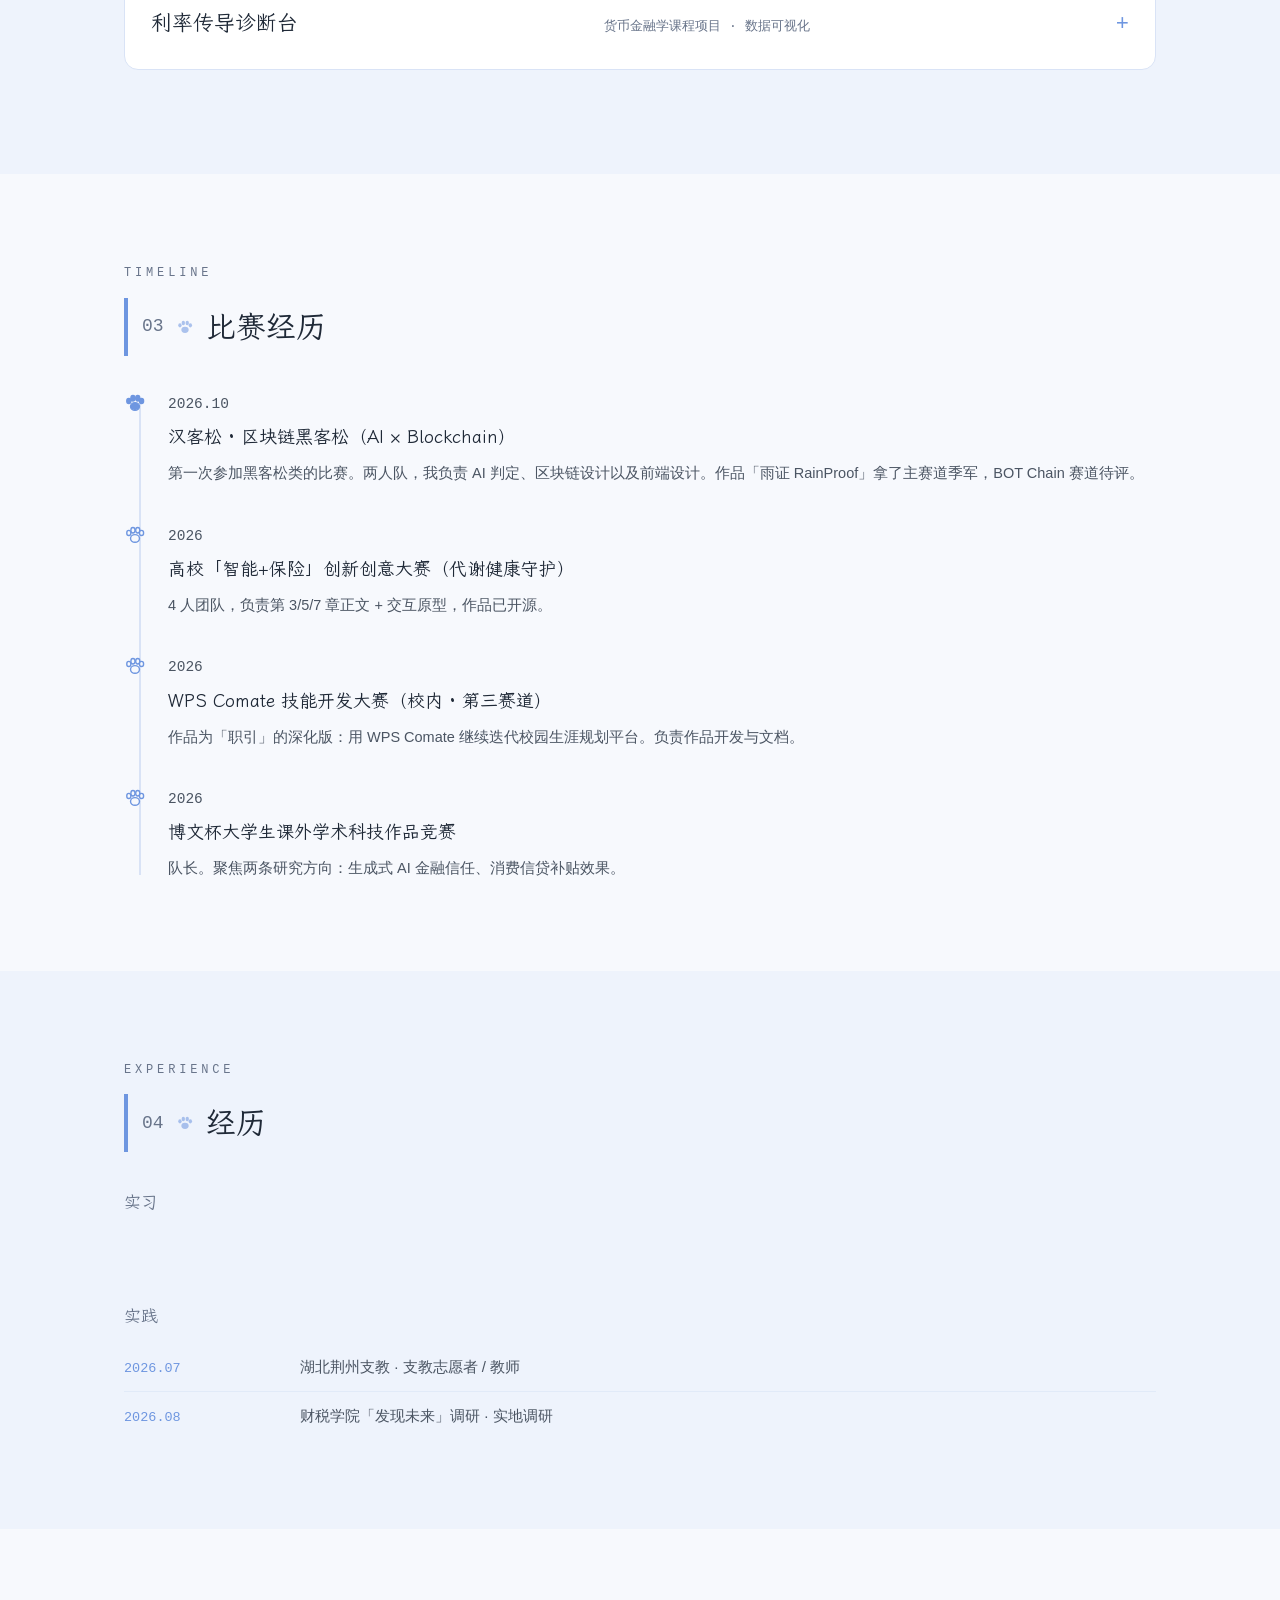
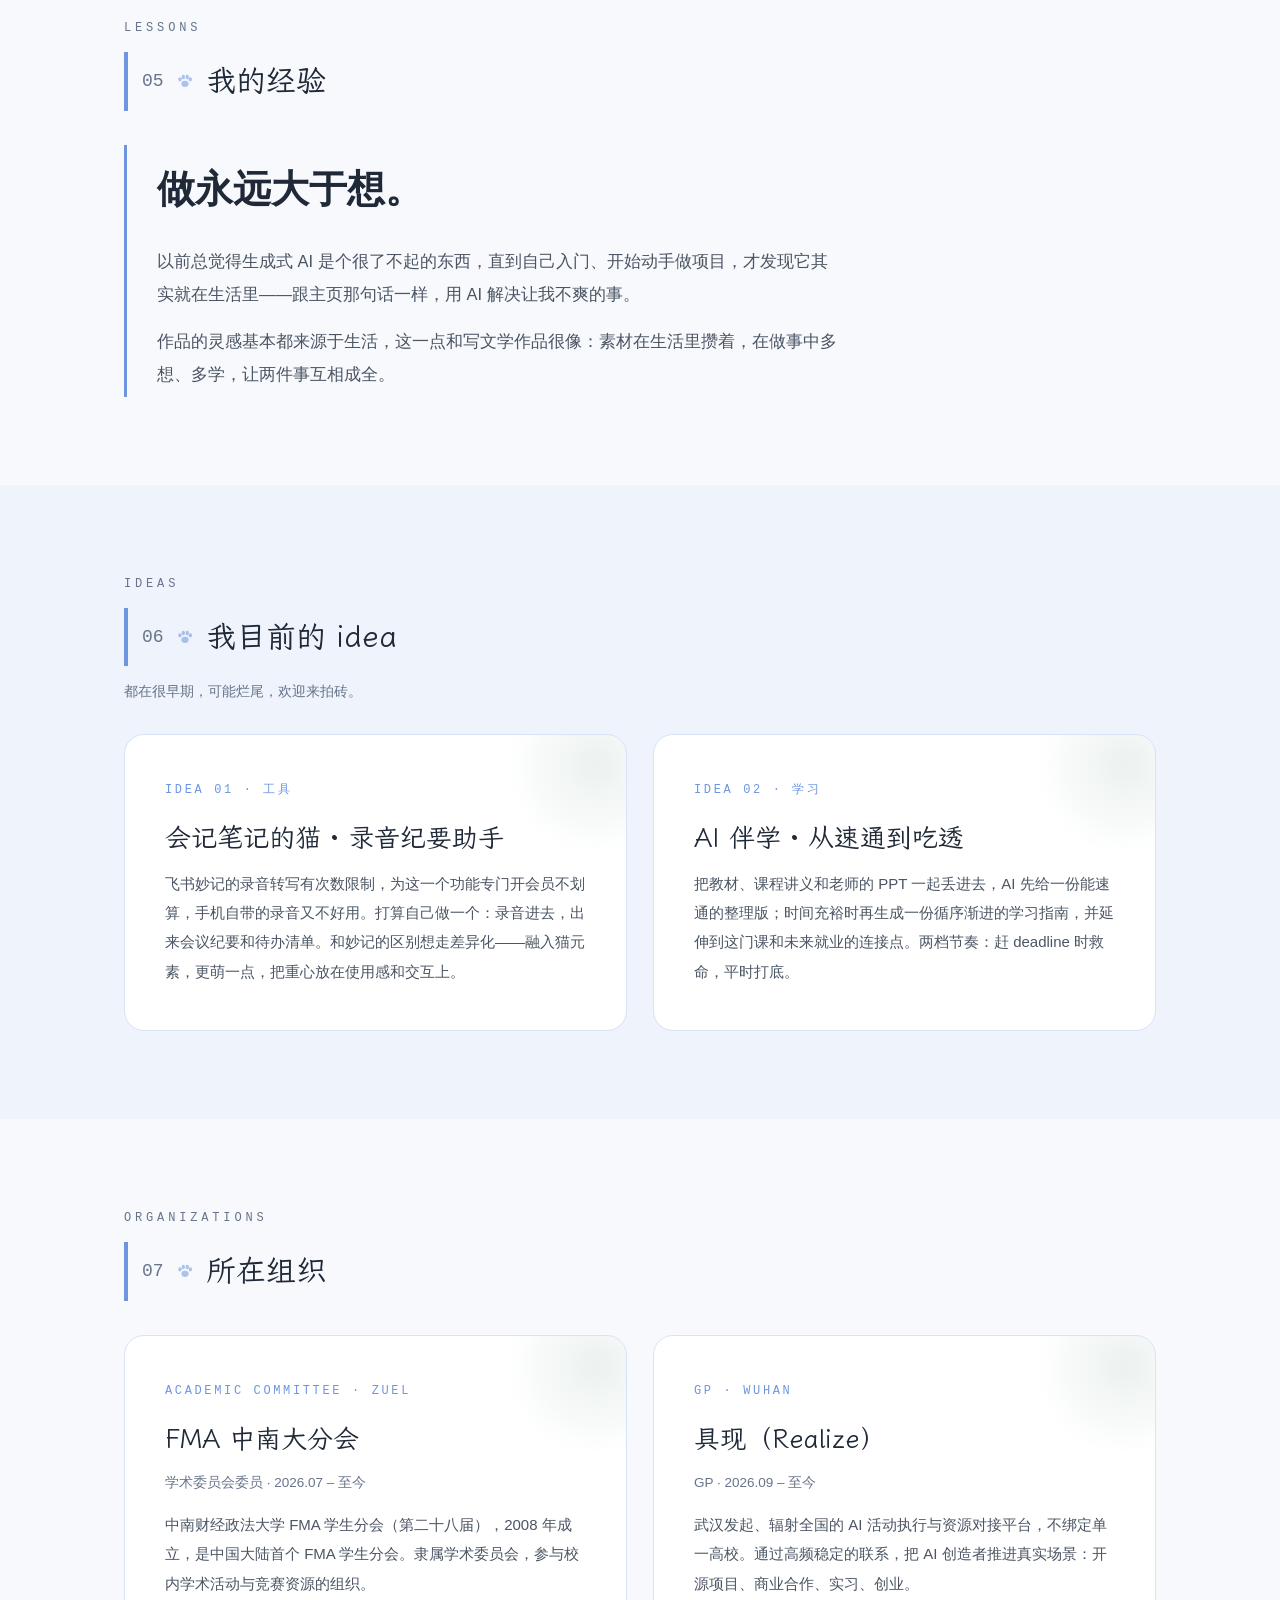
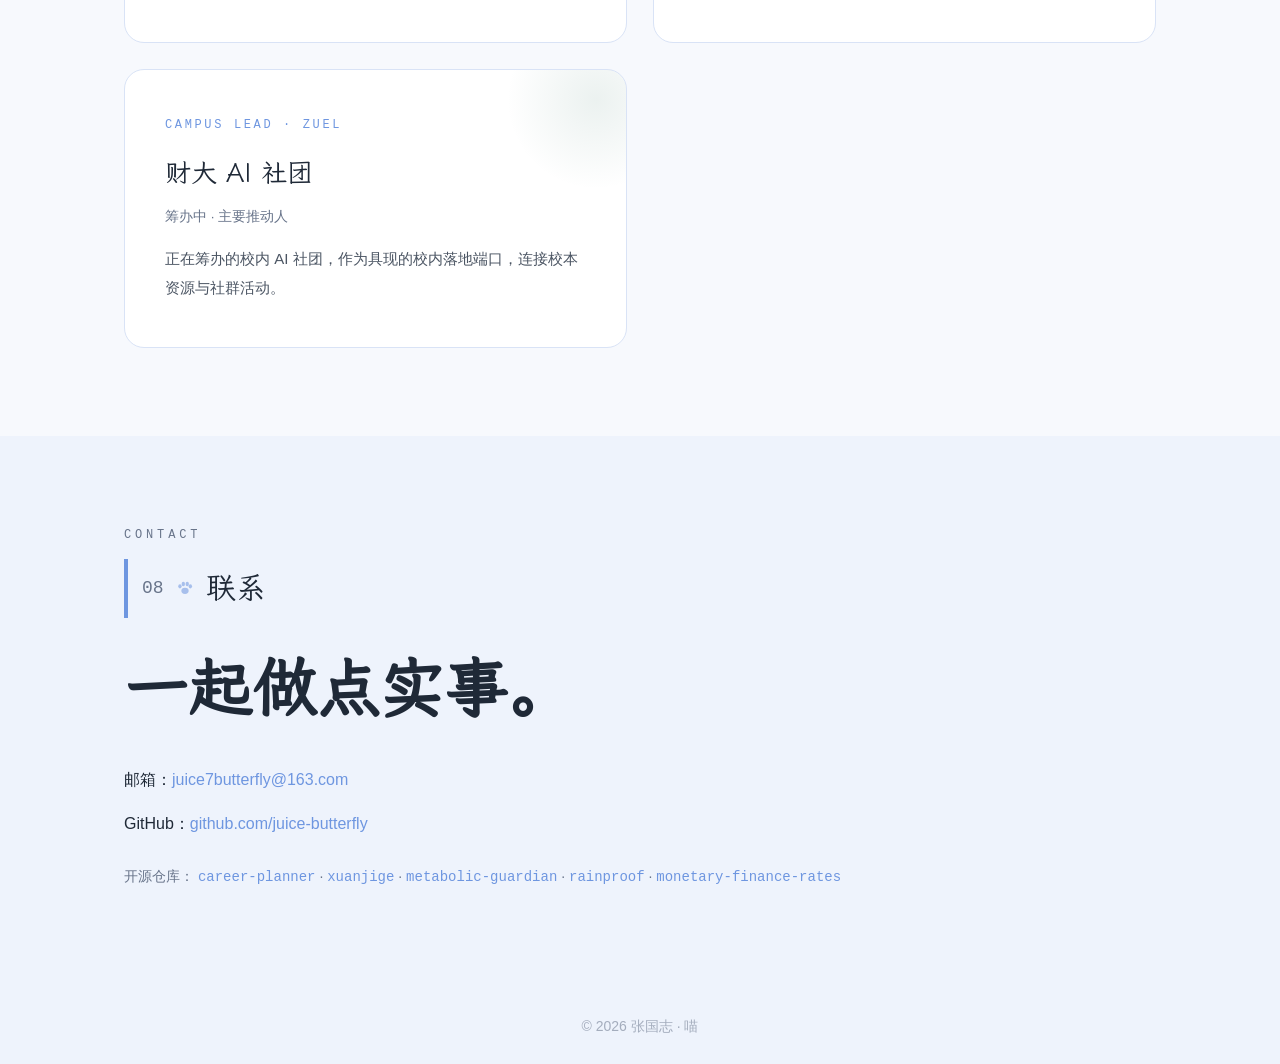
==== commit aa6263f2: "feat: Hero 渐进出现 + 首屏去重 - kicker 换学校身份，tags 换机构实体（具现 GP / FMA / 财大 AI 社团），消除同屏三遍重复 - hero 首屏 stagger " ====
--- a/index.html
+++ b/index.html
@@ -79,11 +79,11 @@
   </nav>
   <div class="wrap hero-inner">
     <div class="hero-text">
-      <p class="hero-kicker">金融 × 计算机 · AI 产品 · 全栈开发</p>
+      <p class="hero-kicker">中南财经政法大学 · 金融 + 计算机双学位实验班</p>
       <h1>喜欢用 AI 解决让我不爽的事。</h1>
-      <p class="hero-sub">不爱走寻常路，喜欢在体验中成长。金融 + 计算机双学位实验班在读，<b>产品经理 + 全栈开发，一个人能从 0 做到上线。</b></p>
+      <p class="hero-sub">不爱走寻常路，喜欢在体验中成长。<b>产品经理 + 全栈开发，一个人能从 0 做到上线。</b></p>
       <p class="hero-tags">
-        <span>金融 + 计算机双学位</span><span>全栈开发</span><span>AI 产品</span><span>金融 × 计算机交叉</span>
+        <span>具现 GP</span><span>FMA 学术委员会</span><span>财大 AI 社团（筹）</span>
       </p>
       <div class="hero-actions">
         <a class="btn btn-primary" href="#work">看项目</a>
--- a/assets/css/site.css
+++ b/assets/css/site.css
@@ -314,6 +314,16 @@
 .contact-big{font-family:var(--ff-heading);font-weight:700;
   font-size:clamp(34px,7vw,64px);line-height:1.2;color:var(--ink);margin-bottom:30px}
 
+/* 10) Hero 首屏渐进出现：kicker → 主句逐字 → 副文 → 标签逐个 → 按钮（借鉴参照站） */
+.hero-kicker{animation:rise-in .55s ease .15s backwards}
+.hero-sub{animation:rise-in .6s ease .85s backwards}
+.hero-tags span{animation:rise-in .5s ease backwards}
+.hero-tags span:nth-child(1){animation-delay:1.05s}
+.hero-tags span:nth-child(2){animation-delay:1.15s}
+.hero-tags span:nth-child(3){animation-delay:1.25s}
+.hero-actions{animation:rise-in .6s ease 1.45s backwards}
+@keyframes rise-in{from{opacity:0;transform:translateY(16px)}to{opacity:1;transform:none}}
+
 /* ---------- 深色模式（data-theme="dark"，见 site.js） ---------- */
 [data-theme="dark"]{
   --paper:#101828;   --paper-2:#161F35;  --paper-3:#1E2A45;
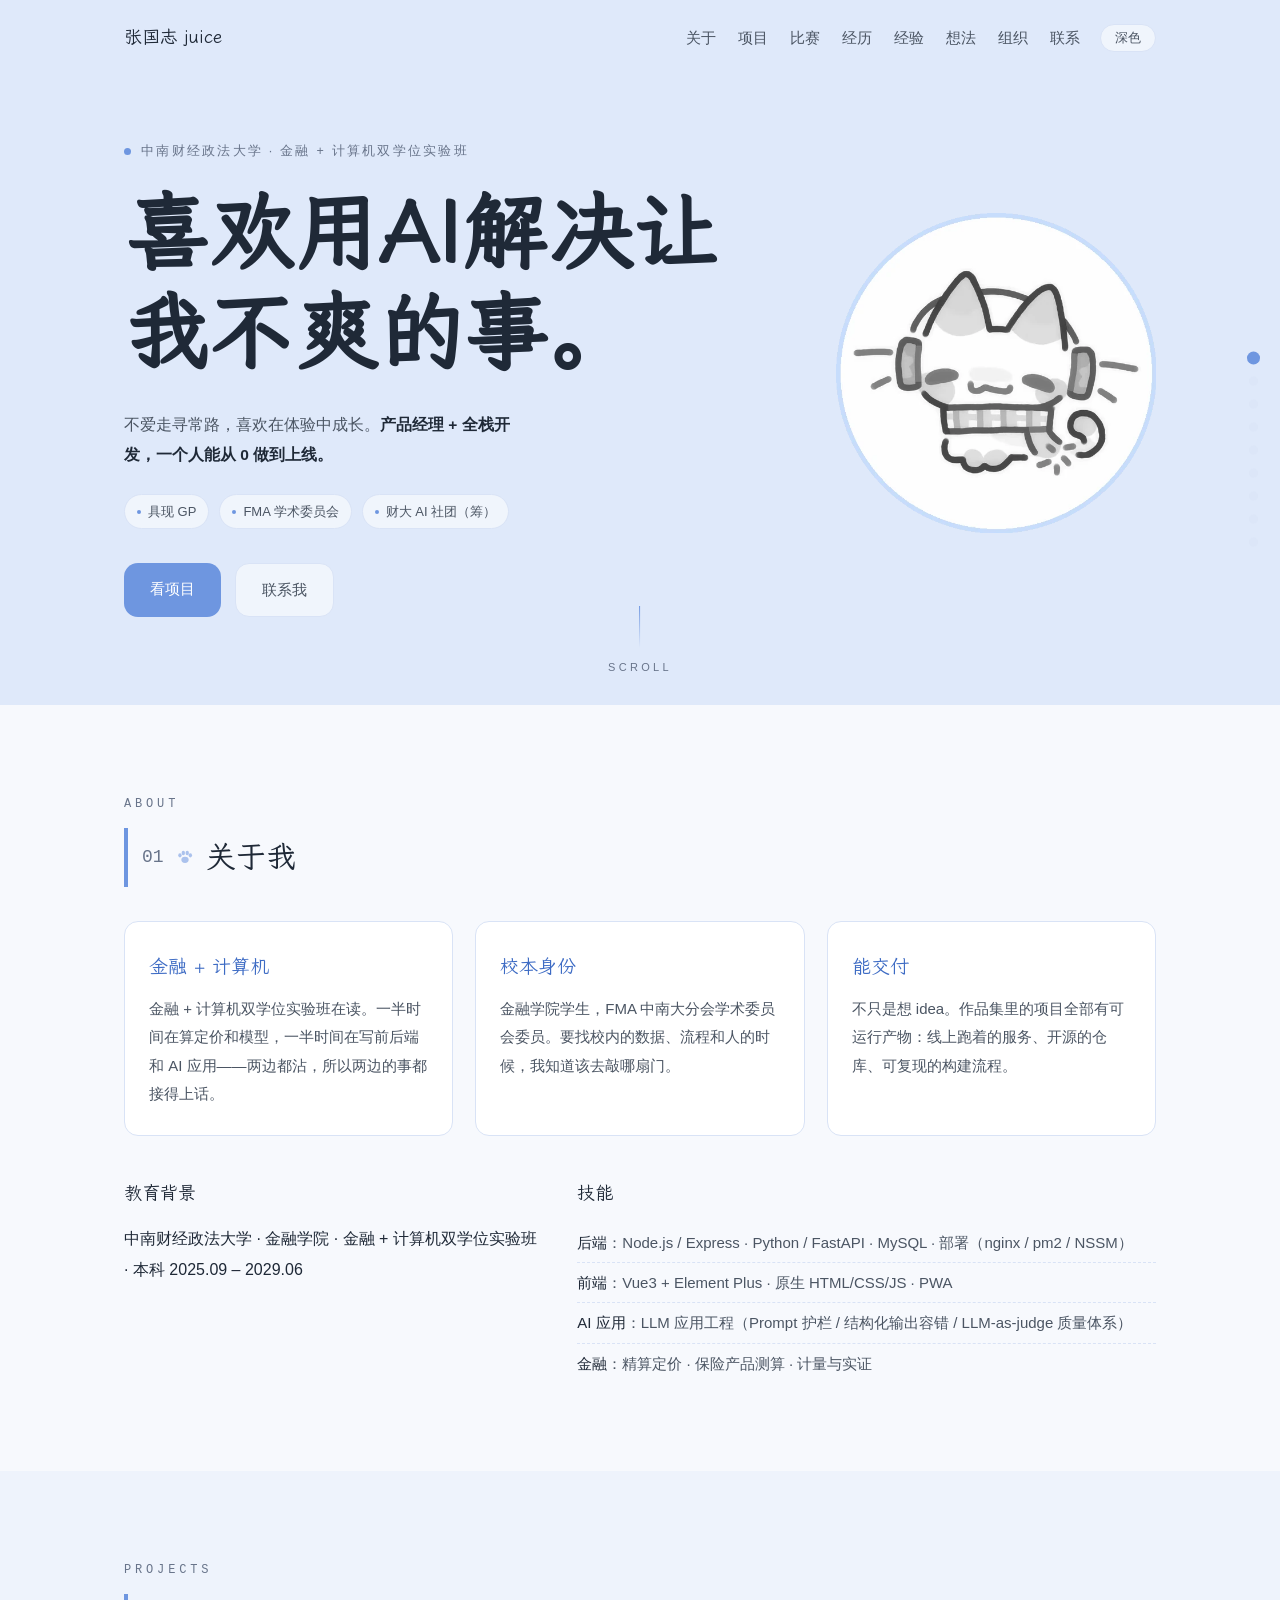
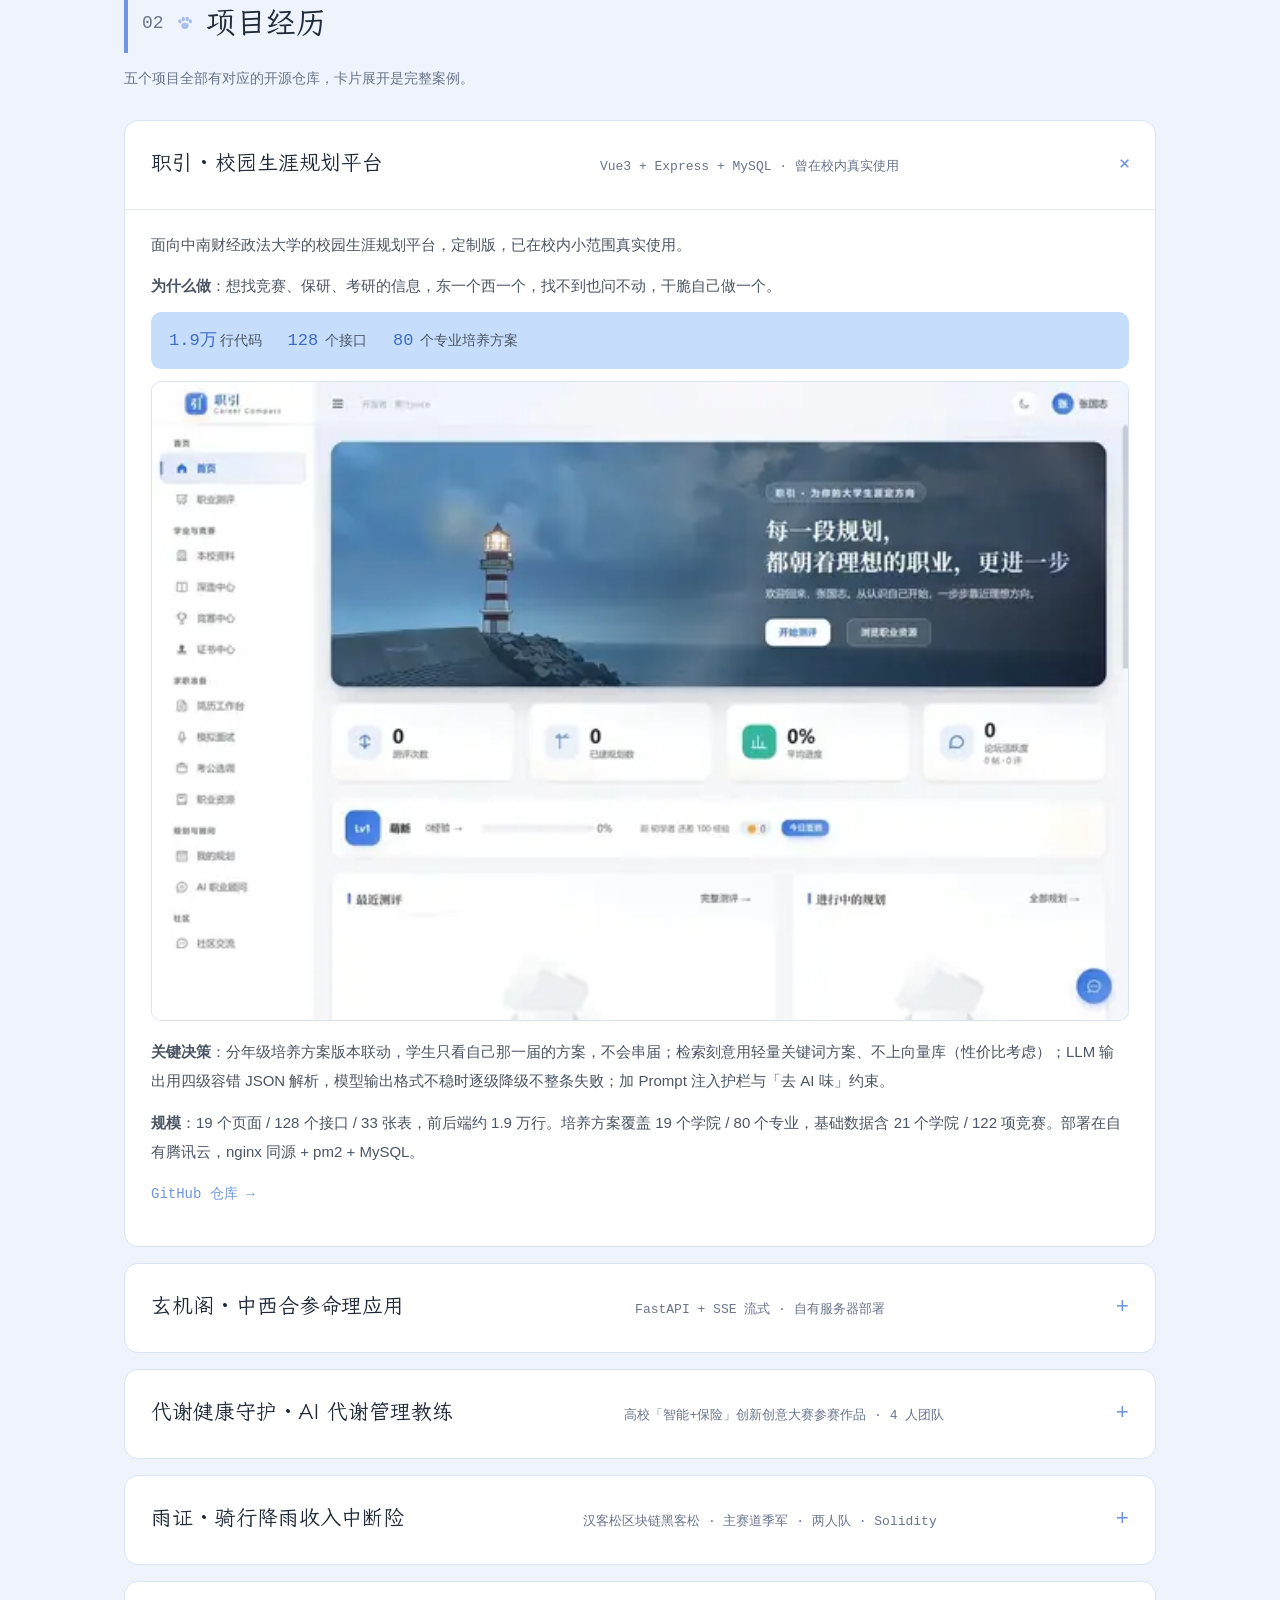
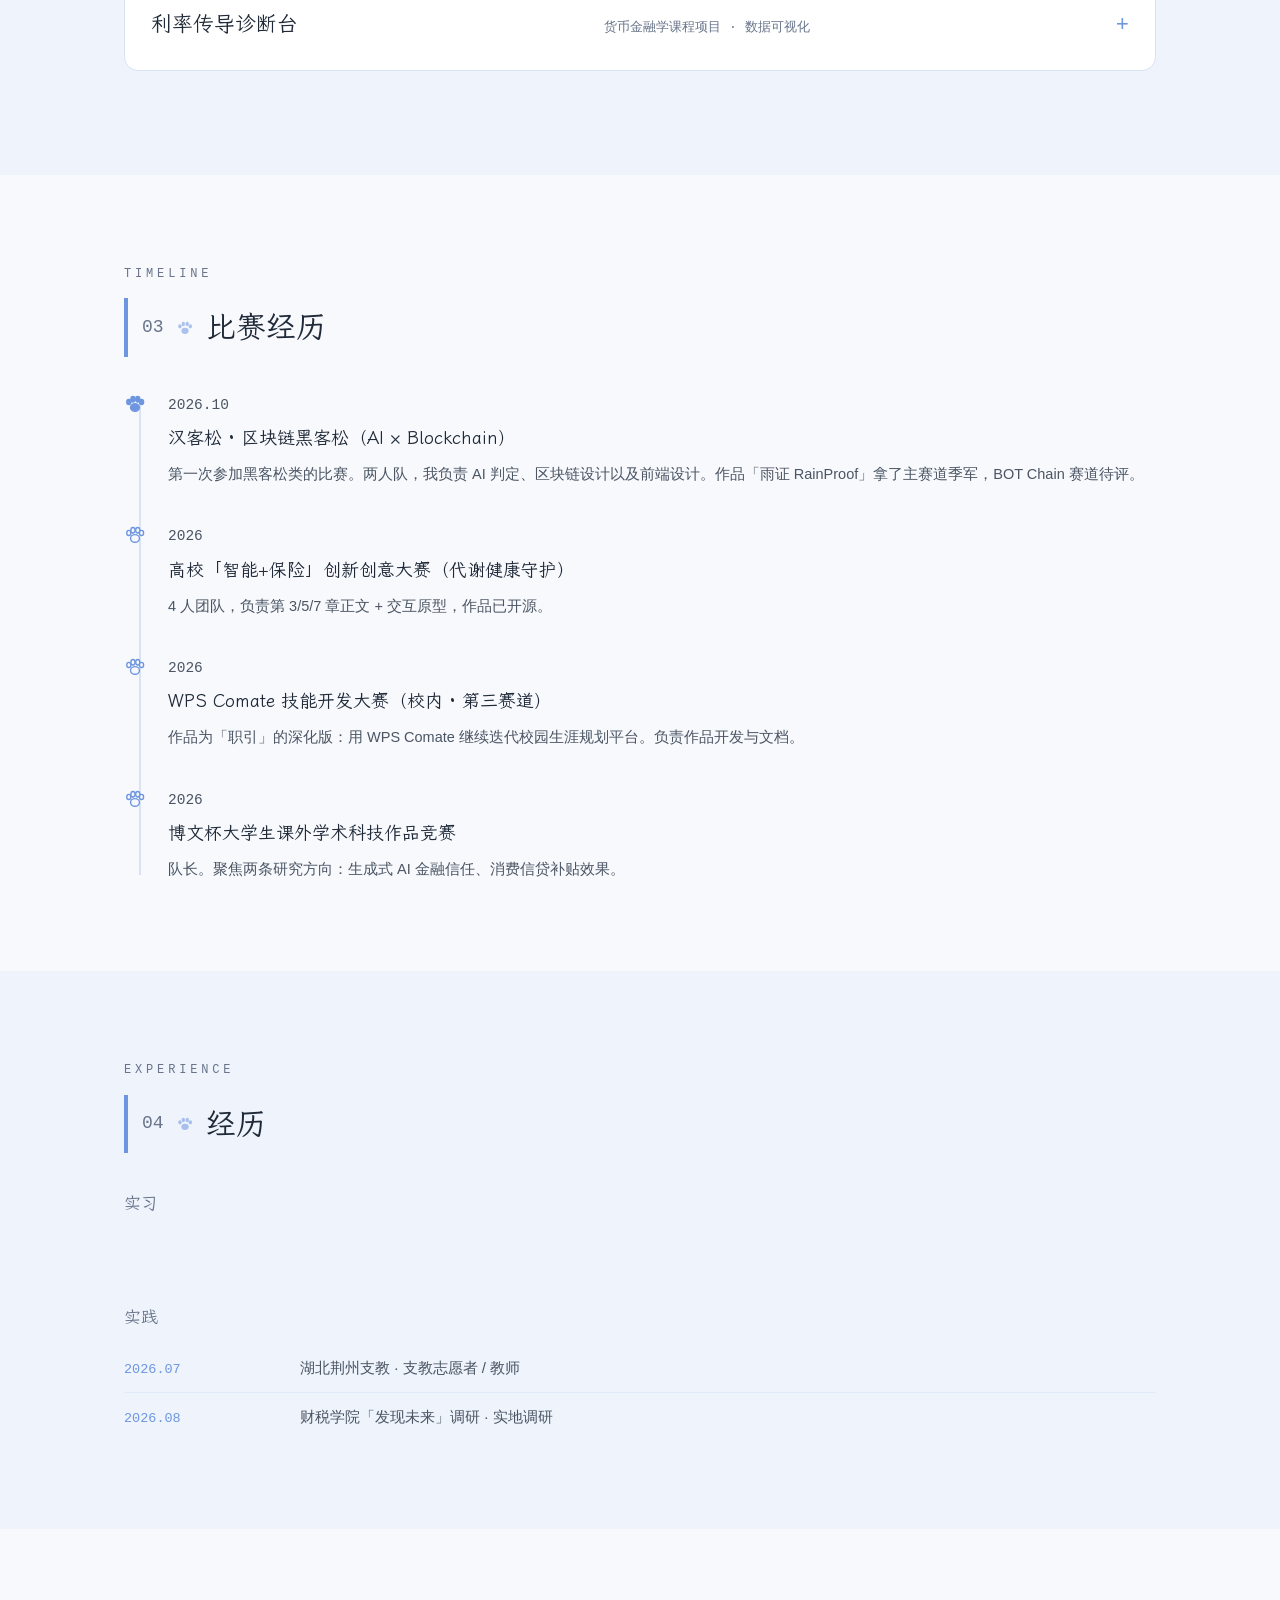
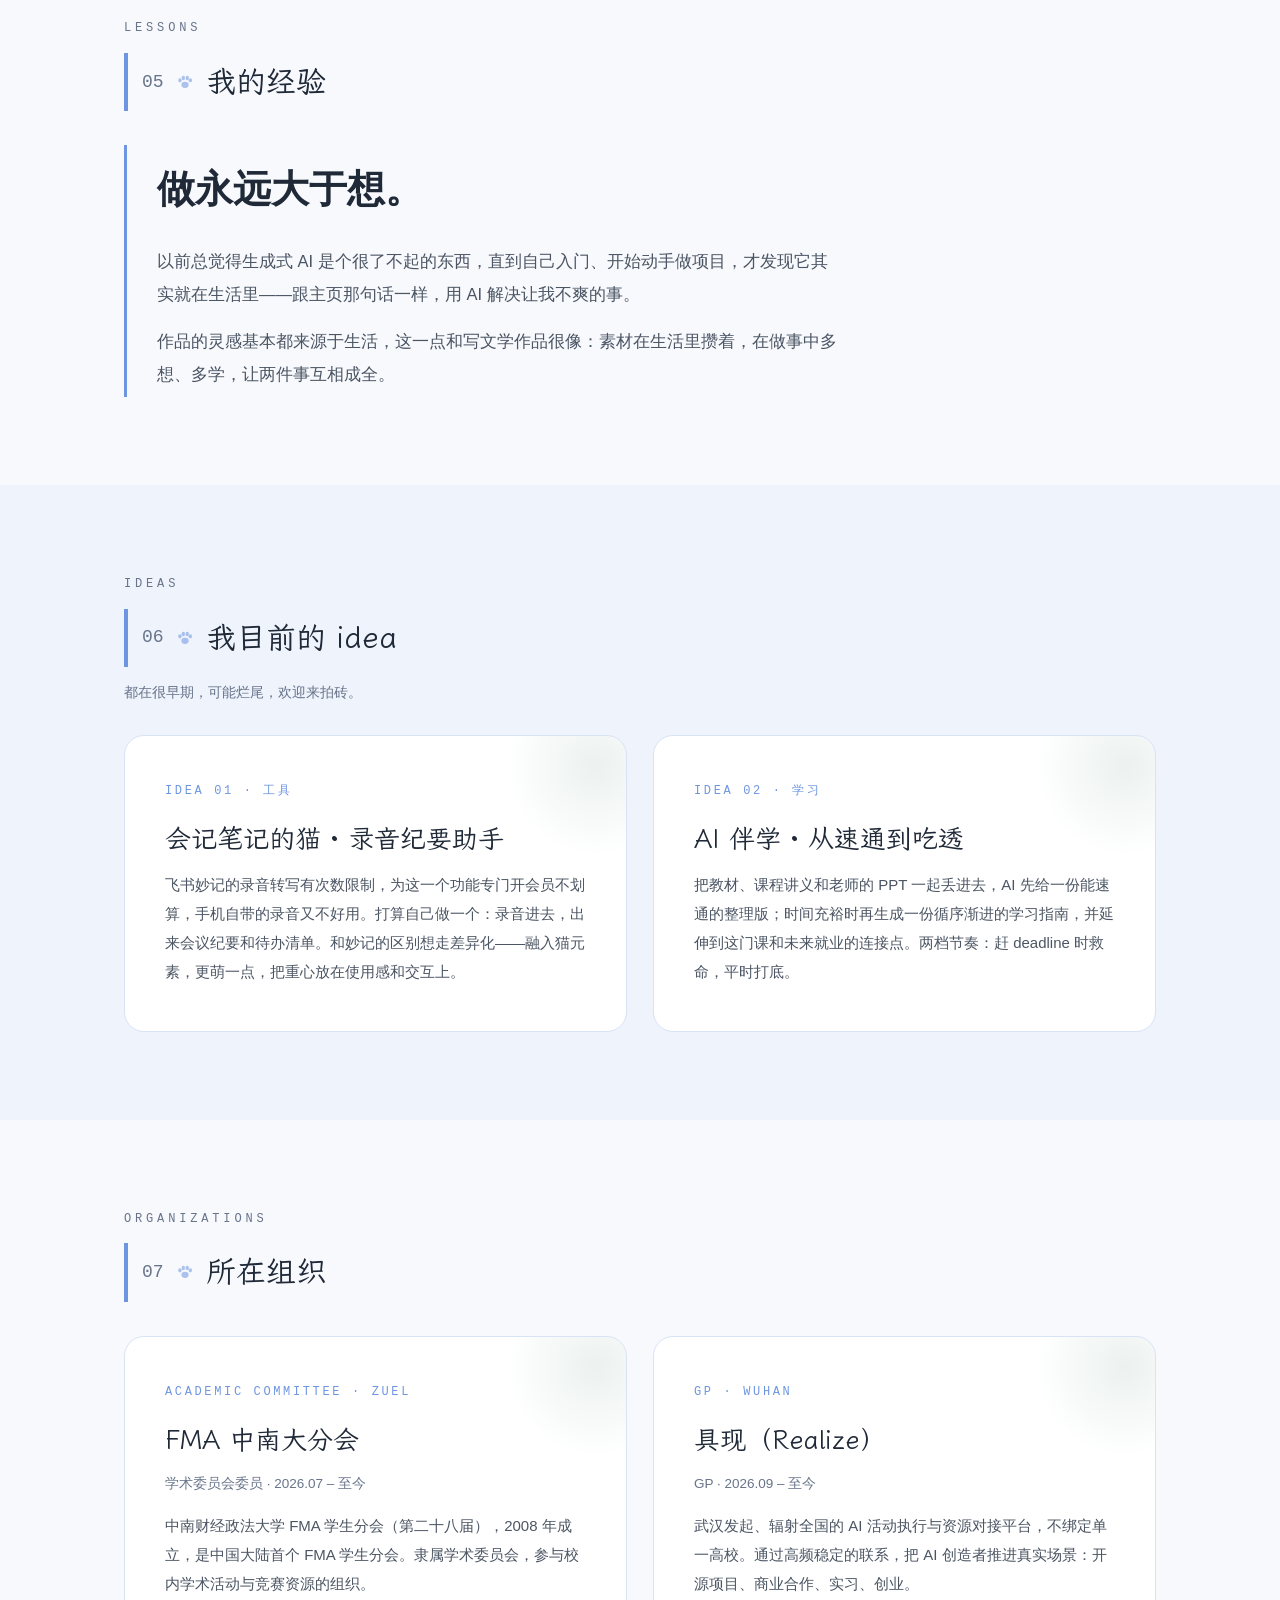
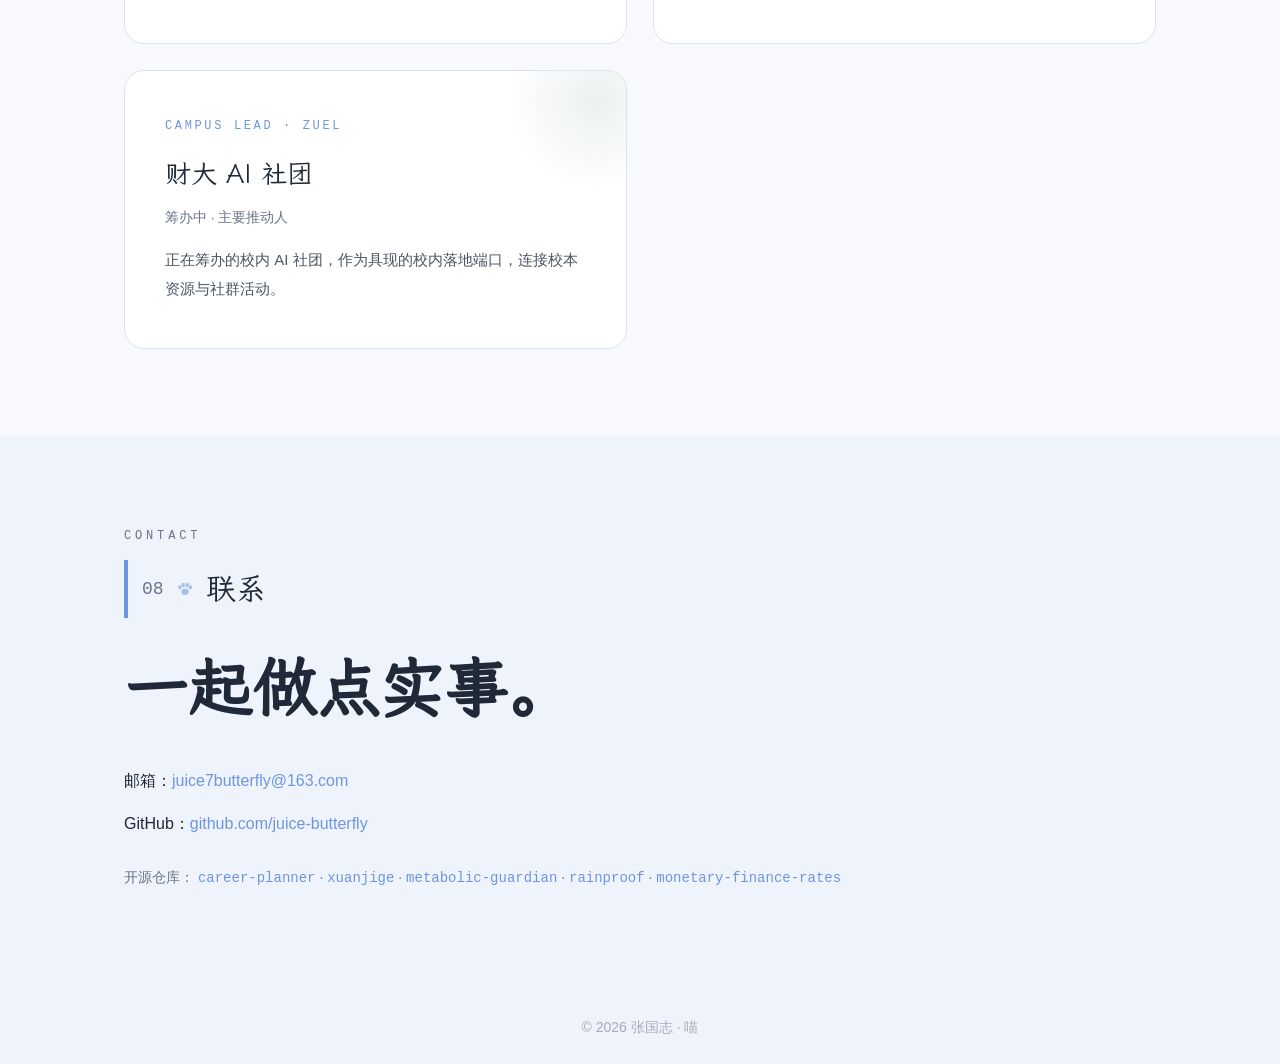
==== commit 22553bcd: "perf: 项目截图双档 srcset，移动端加载体积省 70% - 每张截图生成 600w/960w 两档（q72），总量 209KB→114KB - img 加 srcset/sizes：移动端只" ====
--- a/index.html
+++ b/index.html
@@ -158,7 +158,7 @@
         <p class="proj-tagline">面向中南财经政法大学的校园生涯规划平台，定制版，已在校内小范围真实使用。</p>
         <p><strong>为什么做</strong>：想找竞赛、保研、考研的信息，东一个西一个，找不到也问不动，干脆自己做一个。</p>
         <p class="proj-metrics"><span><strong>1.9万</strong>行代码</span><span><strong>128</strong> 个接口</span><span><strong>80</strong> 个专业培养方案</span></span>
-        <figure class="proj-fig"><img src="assets/img/zhiyin-1200.webp" alt="职引平台首页截图" loading="lazy" width="1200" height="783"></figure>
+        <figure class="proj-fig"><img src="assets/img/zhiyin-960.webp" srcset="assets/img/zhiyin-600.webp 600w, assets/img/zhiyin-960.webp 960w" sizes="(max-width:860px) calc(100vw - 48px), 700px" alt="职引平台首页截图" loading="lazy" width="960" height="626"></figure>
         <p><strong>关键决策</strong>：分年级培养方案版本联动，学生只看自己那一届的方案，不会串届；检索刻意用轻量关键词方案、不上向量库（性价比考虑）；LLM 输出用四级容错 JSON 解析，模型输出格式不稳时逐级降级不整条失败；加 Prompt 注入护栏与「去 AI 味」约束。</p>
         <p><strong>规模</strong>：19 个页面 / 128 个接口 / 33 张表，前后端约 1.9 万行。培养方案覆盖 19 个学院 / 80 个专业，基础数据含 21 个学院 / 122 项竞赛。部署在自有腾讯云，nginx 同源 + pm2 + MySQL。</p>
         <p class="proj-links"><a href="https://github.com/juice-butterfly/career-planner" rel="noopener">GitHub 仓库 →</a></p>
@@ -171,7 +171,7 @@
         <p class="proj-tagline">八字 + 吠陀占星组合解读的 Web 应用。核心诉求：结构化、按四柱分项的解读，拒绝笼统空话。</p>
         <p><strong>为什么做</strong>：有一阵子比较迷茫——刚好那时候有个喜欢的女孩，就更想把自己看清楚一点。以前迷茫的时候，我习惯算算命，这次干脆把它做成一个工具。</p>
         <p class="proj-metrics"><span><strong>3</strong> 种排盘模式</span><span><strong>7</strong> 个解读方向</span><span><strong>200</strong> 样本回归集</span></span>
-        <figure class="proj-fig"><img src="assets/img/xuanji-1200.webp" alt="玄机阁排盘界面截图" loading="lazy" width="1200" height="938"></figure>
+        <figure class="proj-fig"><img src="assets/img/xuanji-960.webp" srcset="assets/img/xuanji-600.webp 600w, assets/img/xuanji-960.webp 960w" sizes="(max-width:860px) calc(100vw - 48px), 700px" alt="玄机阁排盘界面截图" loading="lazy" width="960" height="750"></figure>
         <p><strong>关键决策</strong>：排盘全部本地计算，不交给大模型——生克方向、夫妻宫这类易错项用确定性预计算后再喂给模型；三种模式（中式八字 / 西式印占 / 双盘合参，印占失败自动降级纯八字）；一次性临时密码 + 强制改密的账号体系；200 样本排盘回归集 + 六维度 LLM 裁判 + 六阶段部署门禁的质量体系。</p>
         <p><strong>规模</strong>：七个解读方向（家运 / 学业 / 事业 / 婚恋 / 健康 / 合婚 / 人际），邮箱注册 + 命理档案 + 9 类关系人档案，Supabase 云库。</p>
         <p class="proj-links"><a href="https://github.com/juice-butterfly/xuanjige" rel="noopener">GitHub 仓库 →</a></p>
@@ -185,7 +185,7 @@
         <p><strong>我的分工</strong>：4 人团队（金融学 × 金融数学），负责第 3/5/7 章正文（市场缺口 / AI 干预机制 / 合规论证）+ 交互原型。</p>
         <p><strong>关键决策</strong>：判定口径采用《中国糖尿病防治指南（2024 版）》；干预效果建模取 40%，比 RCT 的 51–58% 有意保守——远程 AI 干预没有同等级证据；合规红线严格卡服务成本 ≤ 净保费 20% 的监管要求。原型 v3.15 单文件 HTML，896 项回归断言全绿，手机端零溢出。</p>
         <p class="proj-metrics"><span><strong>896</strong> 项回归断言</span><span><strong>≤20%</strong> 服务成本合规红线</span><span><strong>40%</strong> 干预系数保守取值</span></span>
-        <figure class="proj-fig"><img src="assets/img/khb-1200.webp" alt="代谢健康守护线上 Demo 首页" loading="lazy" width="1200" height="713"></figure>
+        <figure class="proj-fig"><img src="assets/img/khb-960.webp" srcset="assets/img/khb-600.webp 600w, assets/img/khb-960.webp 960w" sizes="(max-width:860px) calc(100vw - 48px), 700px" alt="代谢健康守护线上 Demo 首页" loading="lazy" width="960" height="570"></figure>
         <p class="proj-links"><a href="https://juice-butterfly.github.io/metabolic-guardian/" rel="noopener">在线 Demo →</a><a href="https://github.com/juice-butterfly/metabolic-guardian" rel="noopener">GitHub 仓库 →</a></p>
       </div>
     </details>
@@ -197,7 +197,7 @@
         <p><strong>为什么做</strong>：骑手雨天单多、收入说断就断，出了事没人管。那就把这件事变成算得清的：降雨量到阈值，自动触发赔付。</p>
         <p><strong>我的分工</strong>：两人队，我负责 AI 判定、区块链设计以及前端设计。</p>
         <p class="proj-metrics"><span><strong>主赛道</strong>季军</span><span><strong>483</strong> 项断言 · 17 道门禁</span><span><strong>2/3</strong> 多签 operator</span></span>
-        <figure class="proj-fig"><img src="assets/img/rainproof-1200.webp" alt="雨证演示站：主网合约与保费档位" loading="lazy" width="1200" height="800"></figure>
+        <figure class="proj-fig"><img src="assets/img/rainproof-960.webp" srcset="assets/img/rainproof-600.webp 600w, assets/img/rainproof-960.webp 960w" sizes="(max-width:860px) calc(100vw - 48px), 700px" alt="雨证演示站：主网合约与保费档位" loading="lazy" width="960" height="640"></figure>
         <p><strong>关键决策</strong>：v3 主网合约（12 / 24 两档）+ 2/3 多签 operator；AI 判定用 canonical JSON 双哈希上链，第三方可复算；单文件演示站含链上核验台 + 17 道离线门禁 / 483 项断言。赛前基线打 tag，「赛前 / 赛期」边界靠 tag 说清。</p>
         <p><strong>说明</strong>：只做精算模型 + 产品原型验证，不宣称经营保险。这是我第一次参加黑客松类的比赛，赛前区块链零基础，赛期内从零走通了「合约部署 → 多签 operator → 链上证据链 → 核验台」。</p>
         <p class="proj-links"><a href="https://github.com/juice-butterfly/rainproof" rel="noopener">GitHub 仓库 →</a></p>
@@ -210,7 +210,7 @@
         <p class="proj-tagline">货币金融学的利率章节，做成能动手玩的诊断台。</p>
         <p><strong>为什么做</strong>：老师课上讲到利率那一章，公式和传导链条光靠背很容易糊，就想着做一个和课本结合的工具，边学边用。</p>
         <p class="proj-metrics"><span><strong>4/4</strong> 传导链路诊断</span><span><strong>米什金</strong>口径框架</span><span><strong>0</strong> 依赖 · 单文件</span></span>
-        <figure class="proj-fig"><img src="assets/img/rates-1200.webp" alt="利率传导诊断台：传导链条与参数控制面板" loading="lazy" width="1200" height="870"></figure>
+        <figure class="proj-fig"><img src="assets/img/rates-960.webp" srcset="assets/img/rates-600.webp 600w, assets/img/rates-960.webp 960w" sizes="(max-width:860px) calc(100vw - 48px), 700px" alt="利率传导诊断台：传导链条与参数控制面板" loading="lazy" width="960" height="696"></figure>
         <p><strong>关键决策</strong>：按米什金体系 + 中国教材的口径组织分析框架，覆盖到期收益率与债券定价、久期、费雪效应、利率的期限结构与风险结构；公式全部本地实时重算，参数面板拖动即时联动传导结果，零依赖单文件部署——这也是后来所有单文件演示站的原型。</p>
         <p class="proj-links"><a href="https://juice-butterfly.github.io/monetary-finance-rates/" rel="noopener">在线 Demo →</a><a href="https://github.com/juice-butterfly/monetary-finance-rates" rel="noopener">GitHub 仓库 →</a></p>
       </div>
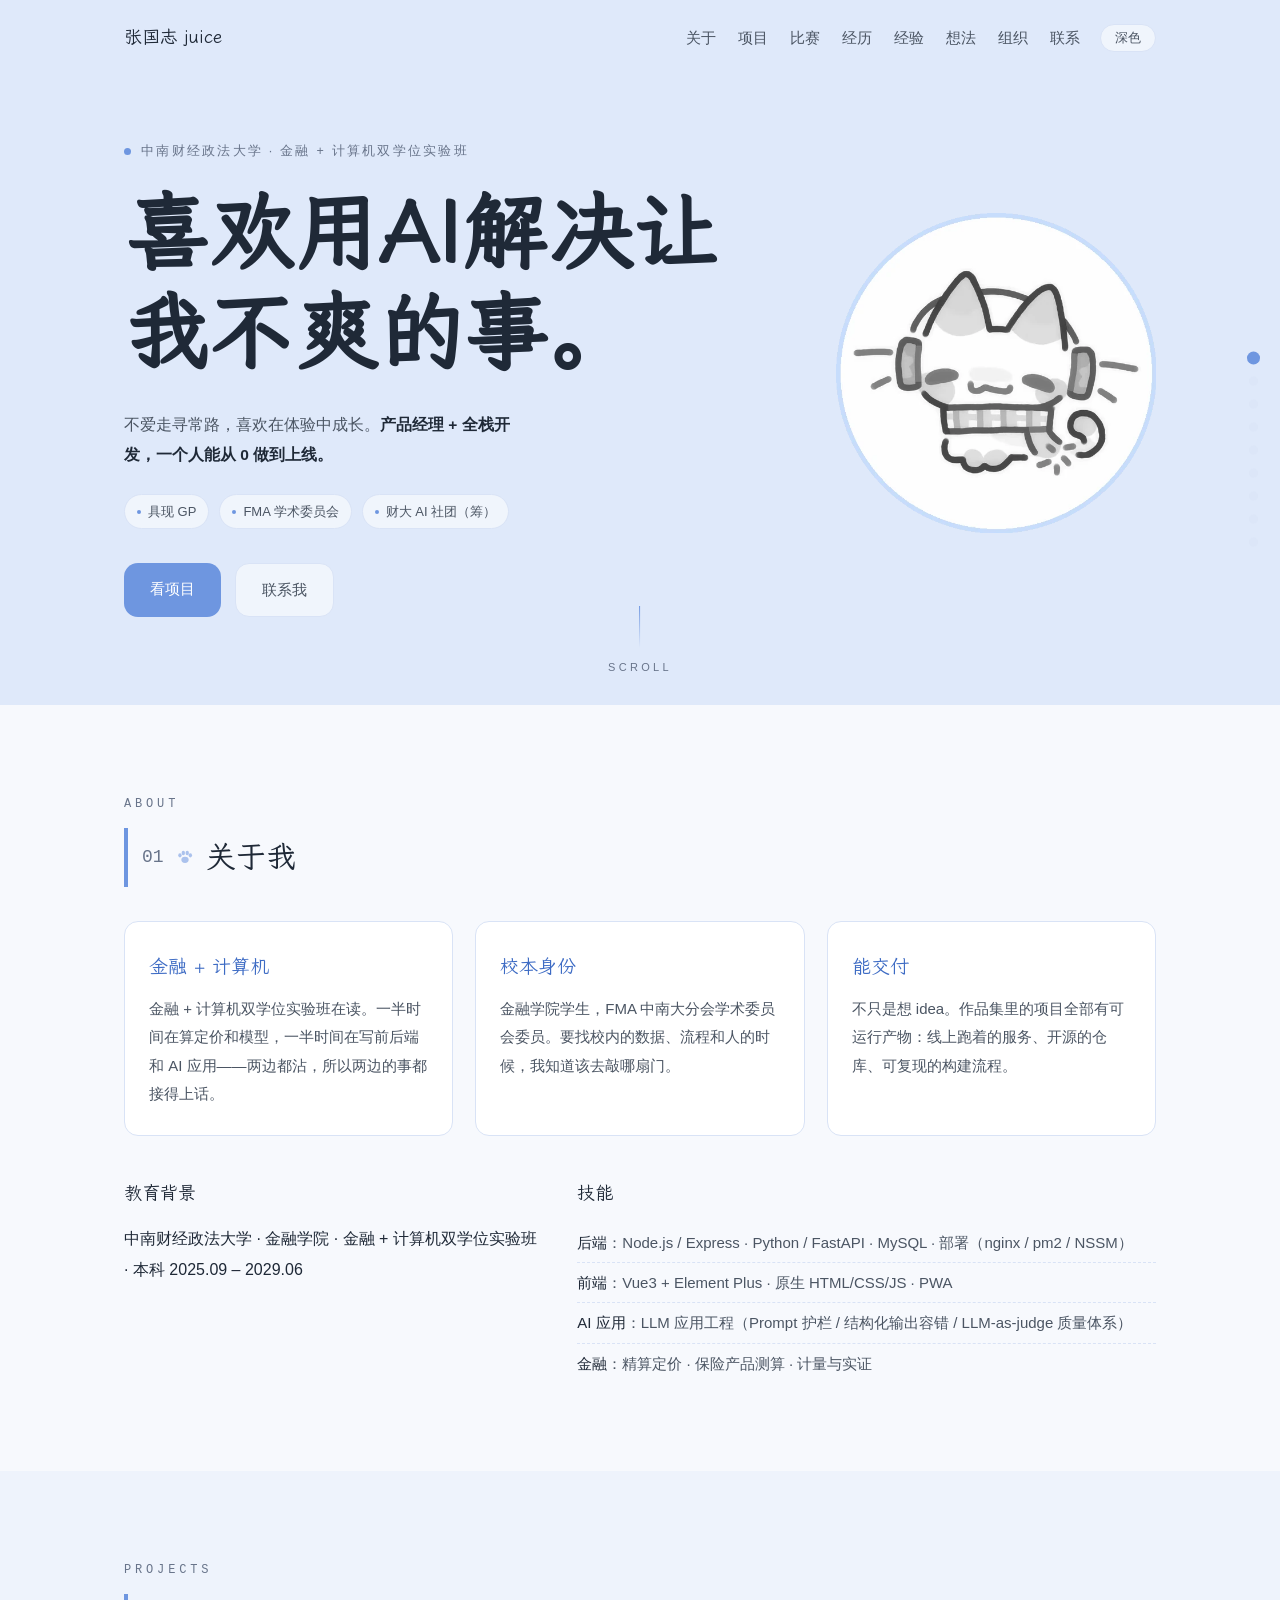
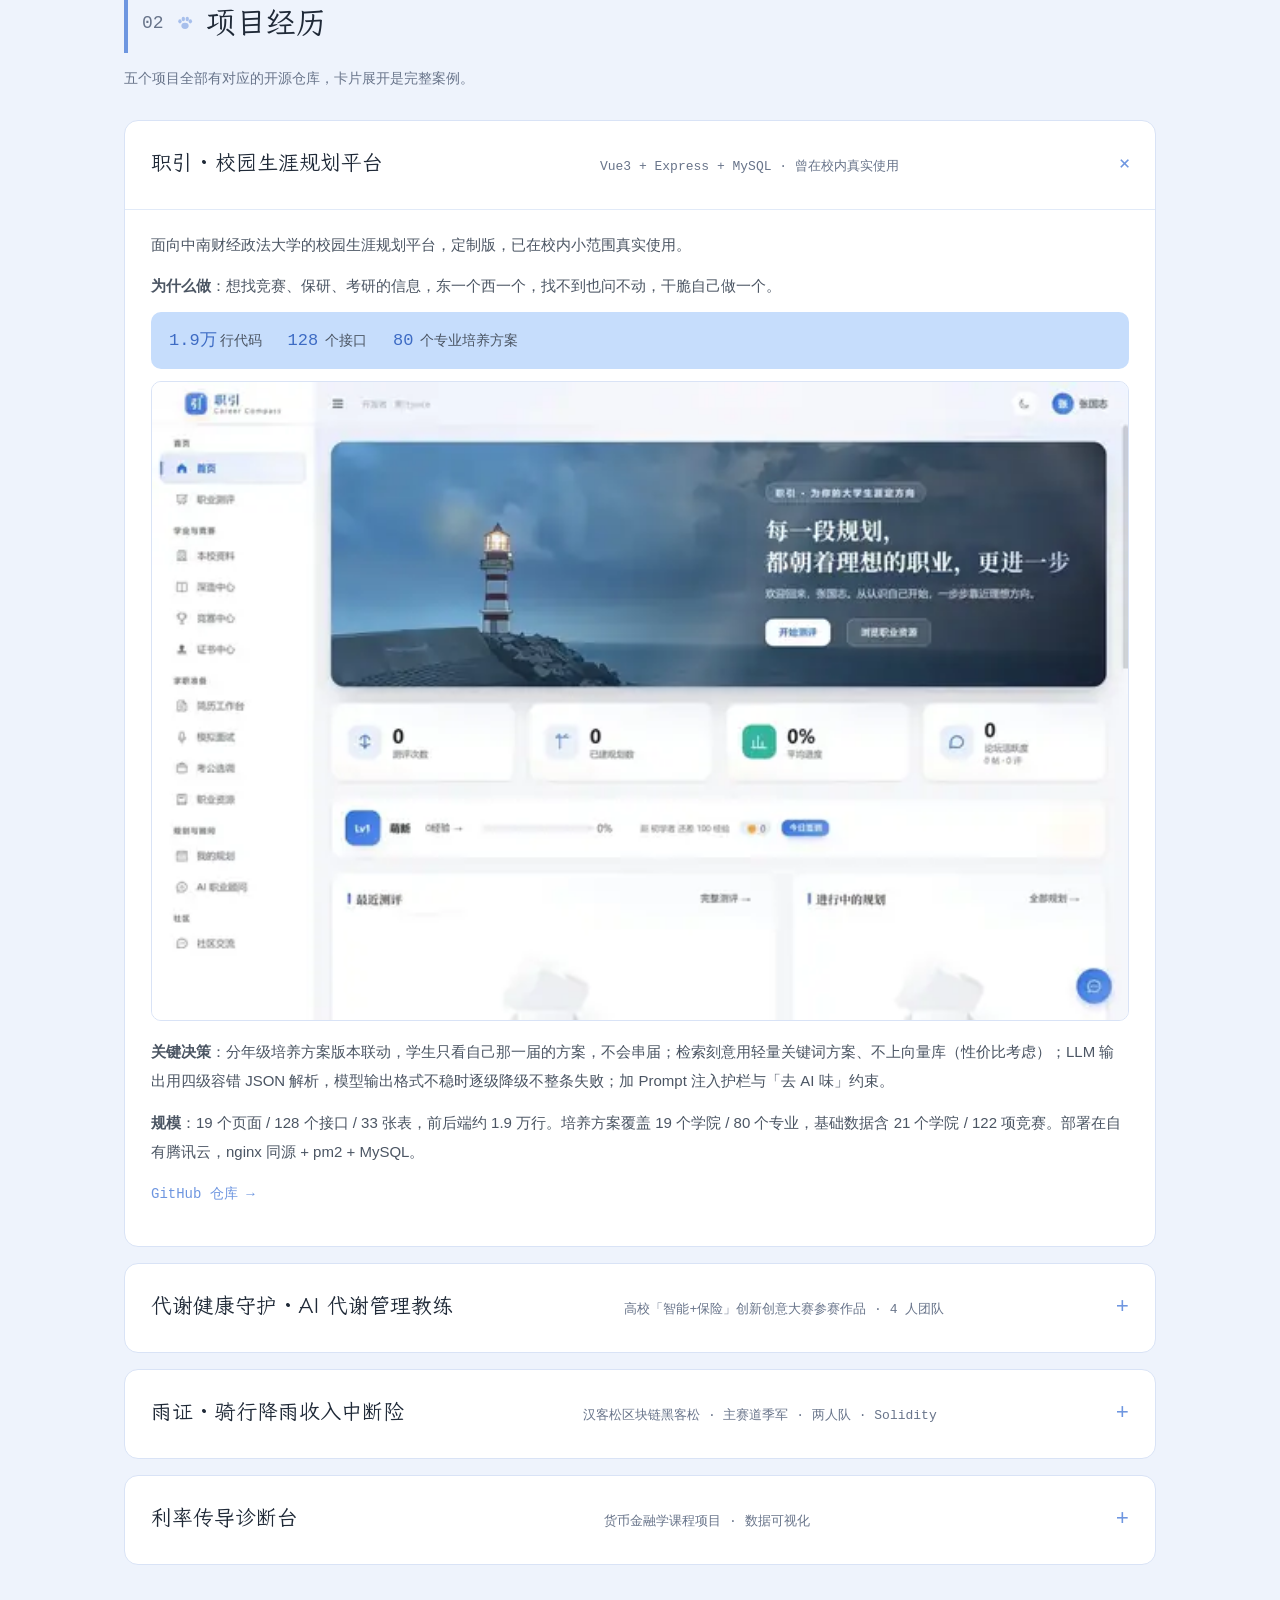
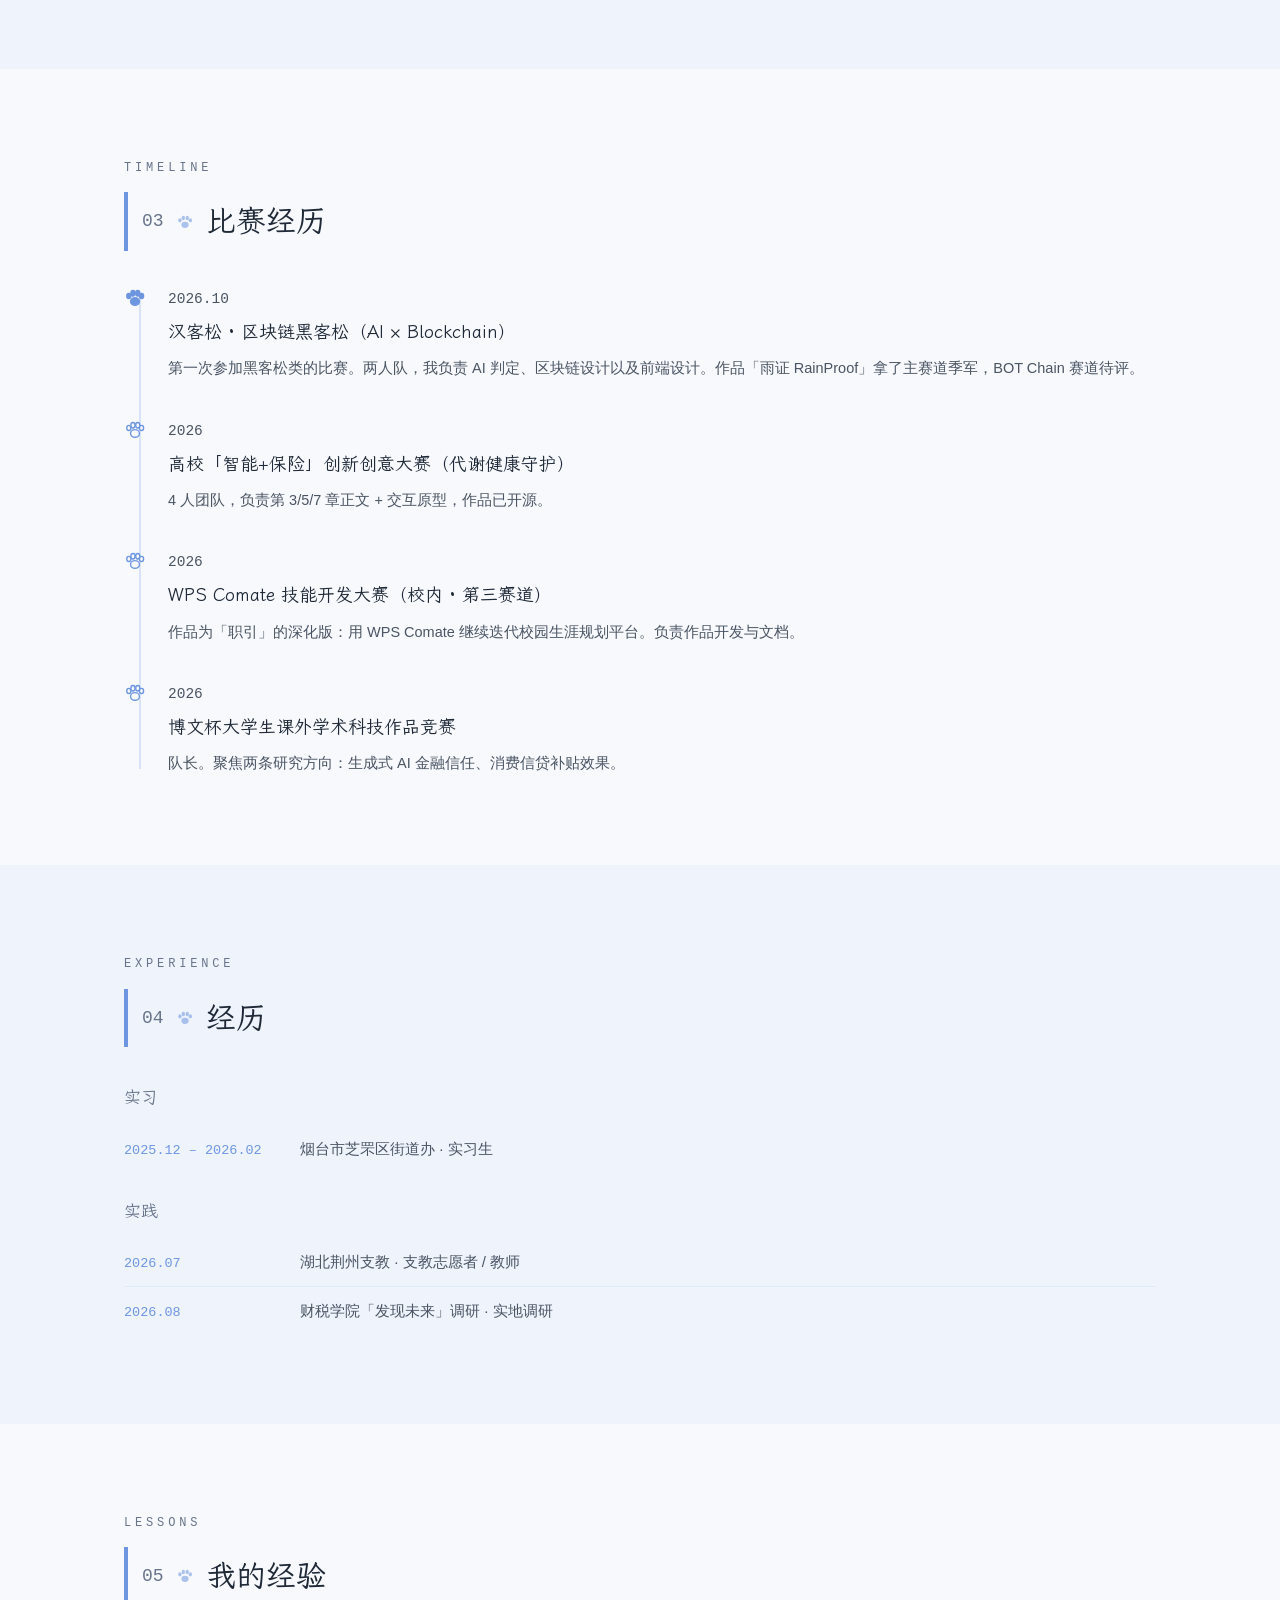
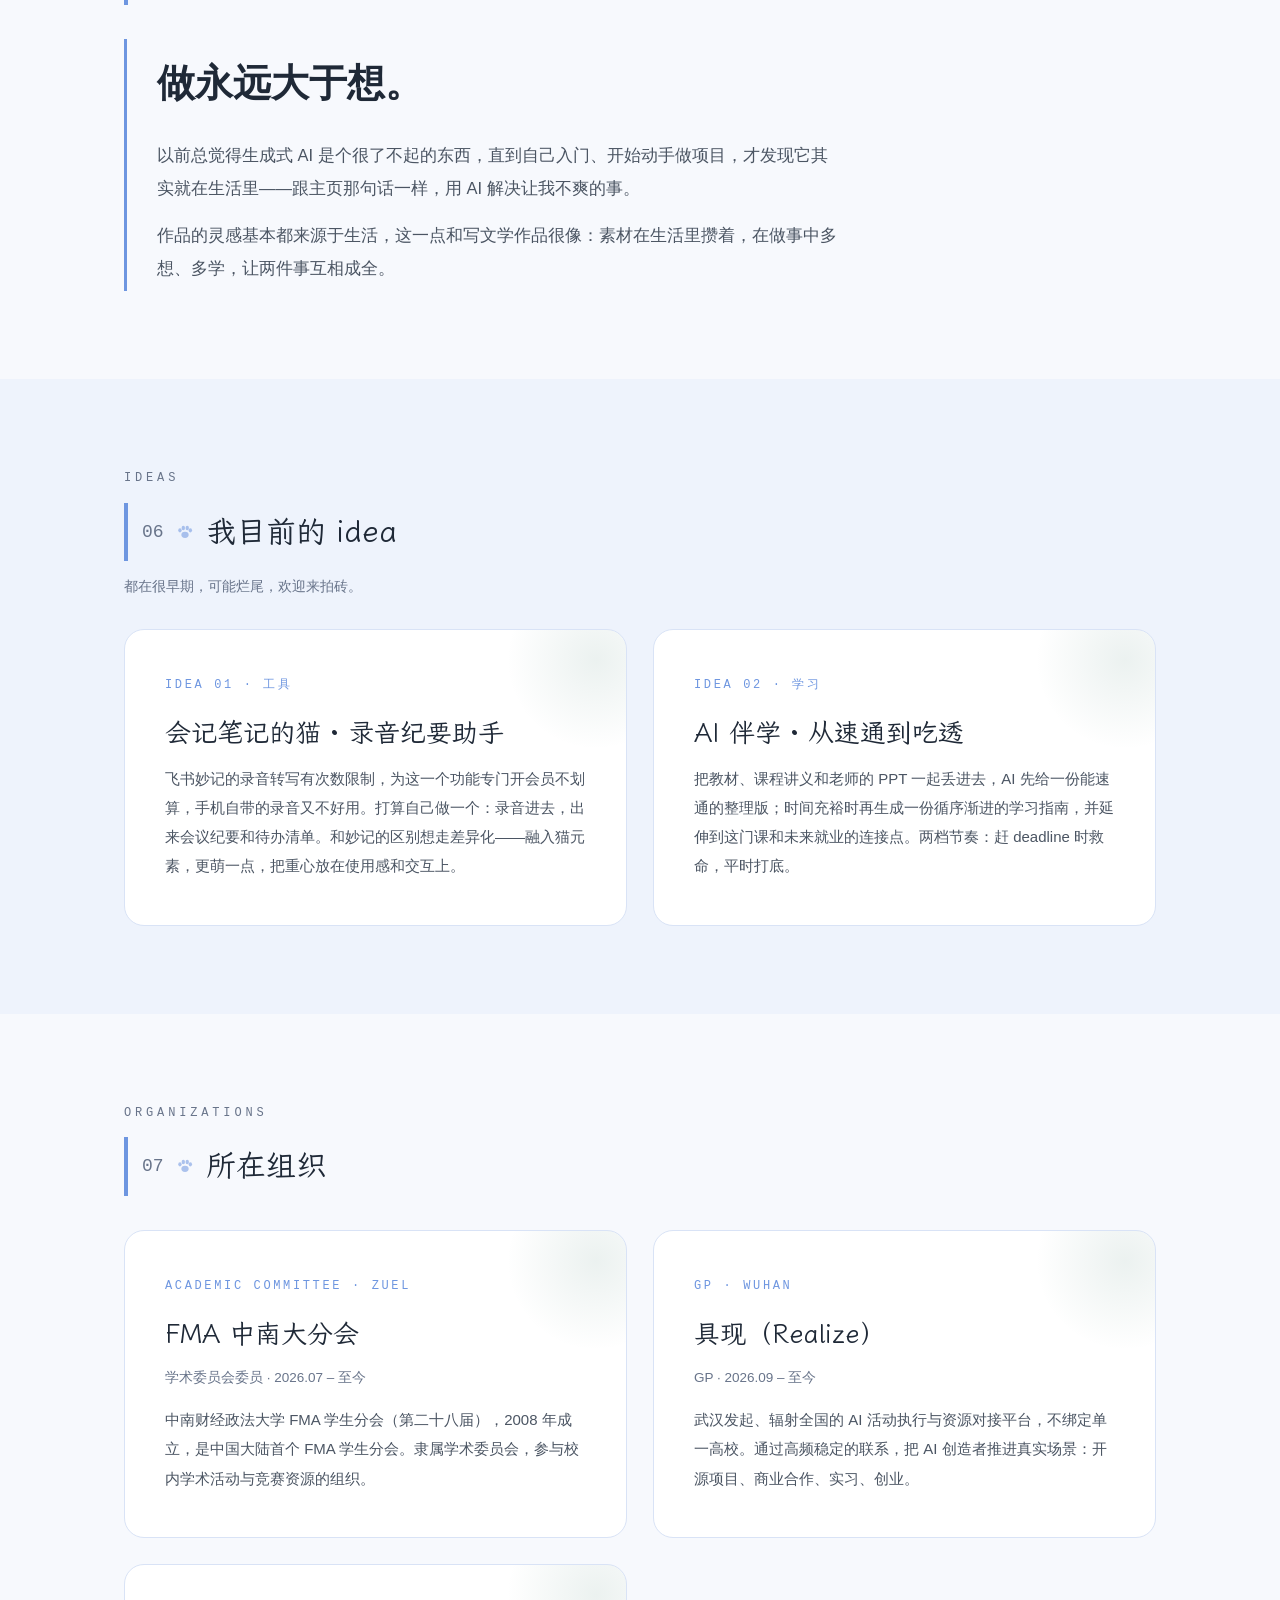
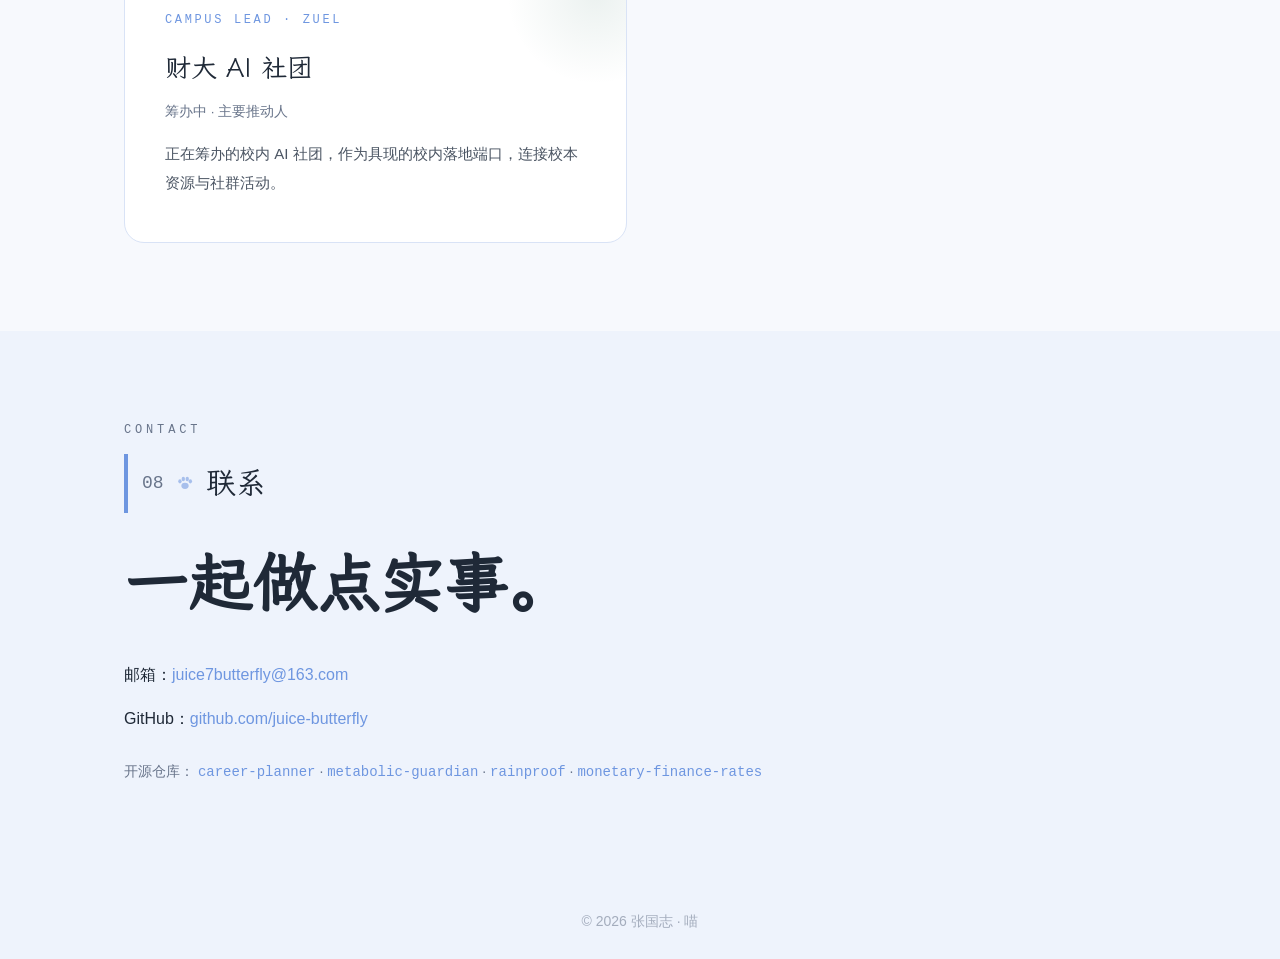
==== commit dec6b18d: "隐藏玄机阁项目块与相关链接（旧版仓库已转私有）" ====
--- a/index.html
+++ b/index.html
@@ -37,7 +37,6 @@
   "sameAs": [
     "https://github.com/juice-butterfly",
     "https://github.com/juice-butterfly/career-planner",
-    "https://github.com/juice-butterfly/xuanjige",
     "https://github.com/juice-butterfly/metabolic-guardian",
     "https://github.com/juice-butterfly/rainproof",
     "https://github.com/juice-butterfly/monetary-finance-rates"
@@ -165,6 +164,7 @@
       </div>
     </details>
 
+    <!-- 2026-11-11 隐藏：玄机阁旧版仓库已转私有，对外不展示
     <details class="proj" id="xuanjige">
       <summary><h3>玄机阁 · 中西合参命理应用</h3><span class="proj-meta">FastAPI + SSE 流式 · 自有服务器部署</span></summary>
       <div class="proj-body">
@@ -177,6 +177,7 @@
         <p class="proj-links"><a href="https://github.com/juice-butterfly/xuanjige" rel="noopener">GitHub 仓库 →</a></p>
       </div>
     </details>
+    -->
 
     <details class="proj" id="metabolic-guardian">
       <summary><h3>代谢健康守护 · AI 代谢管理教练</h3><span class="proj-meta">高校「智能+保险」创新创意大赛参赛作品 · 4 人团队</span></summary>
@@ -340,7 +341,6 @@
     </ul>
     <p class="repo-line">开源仓库：
       <a href="https://github.com/juice-butterfly/career-planner" rel="noopener">career-planner</a> ·
-      <a href="https://github.com/juice-butterfly/xuanjige" rel="noopener">xuanjige</a> ·
       <a href="https://github.com/juice-butterfly/metabolic-guardian" rel="noopener">metabolic-guardian</a> ·
       <a href="https://github.com/juice-butterfly/rainproof" rel="noopener">rainproof</a> ·
       <a href="https://github.com/juice-butterfly/monetary-finance-rates" rel="noopener">monetary-finance-rates</a>
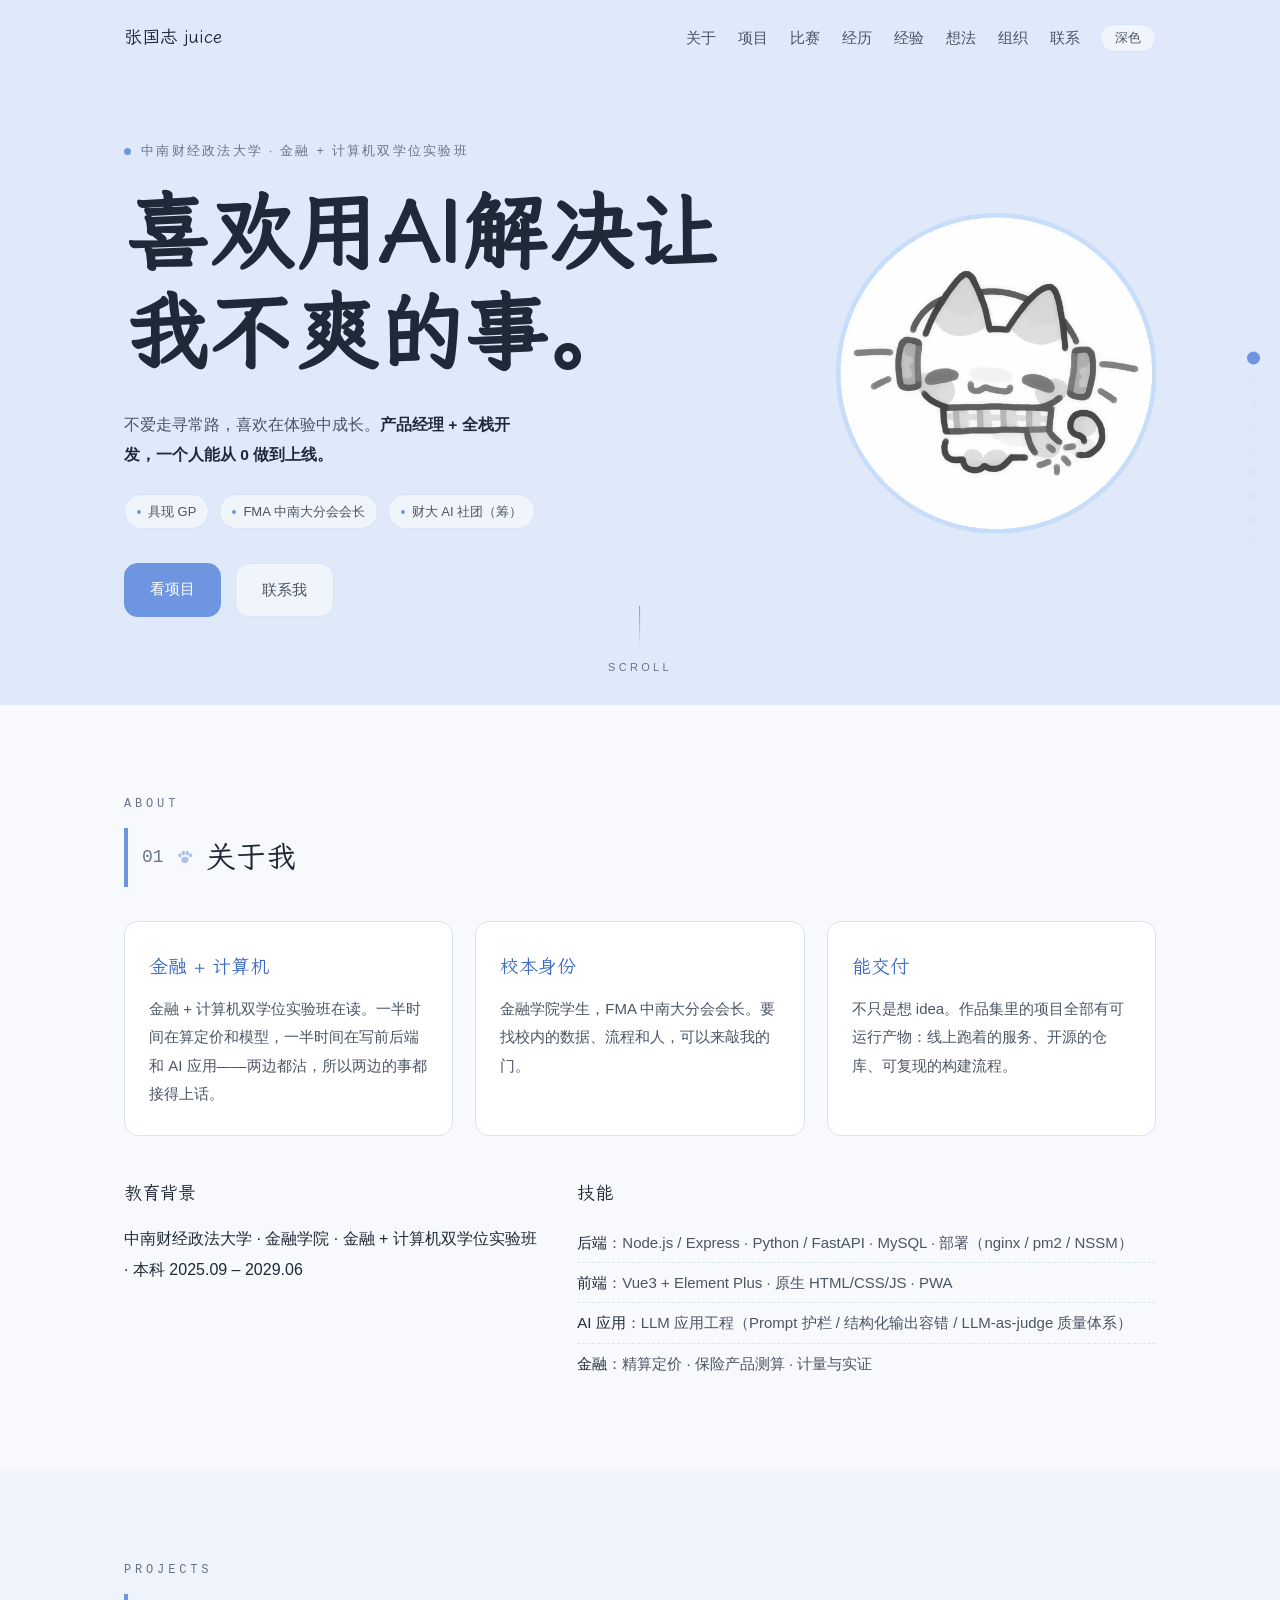
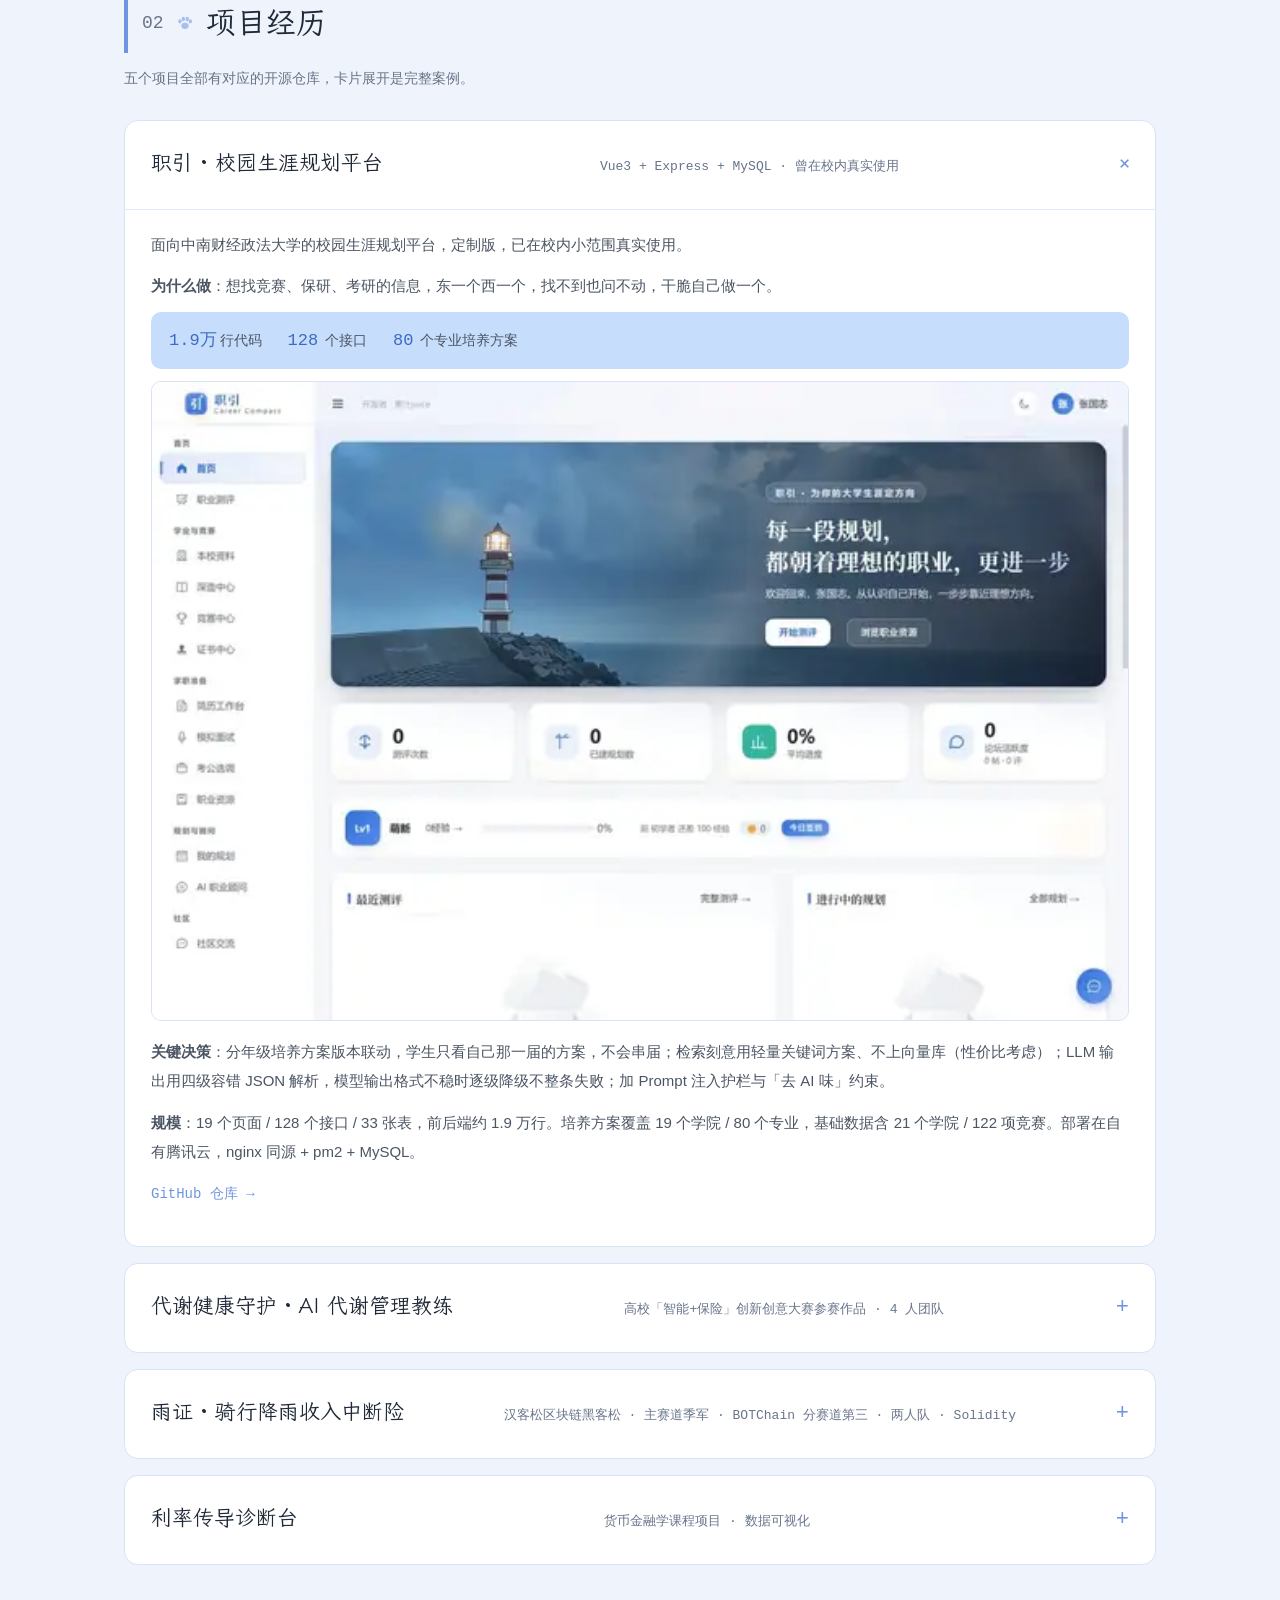
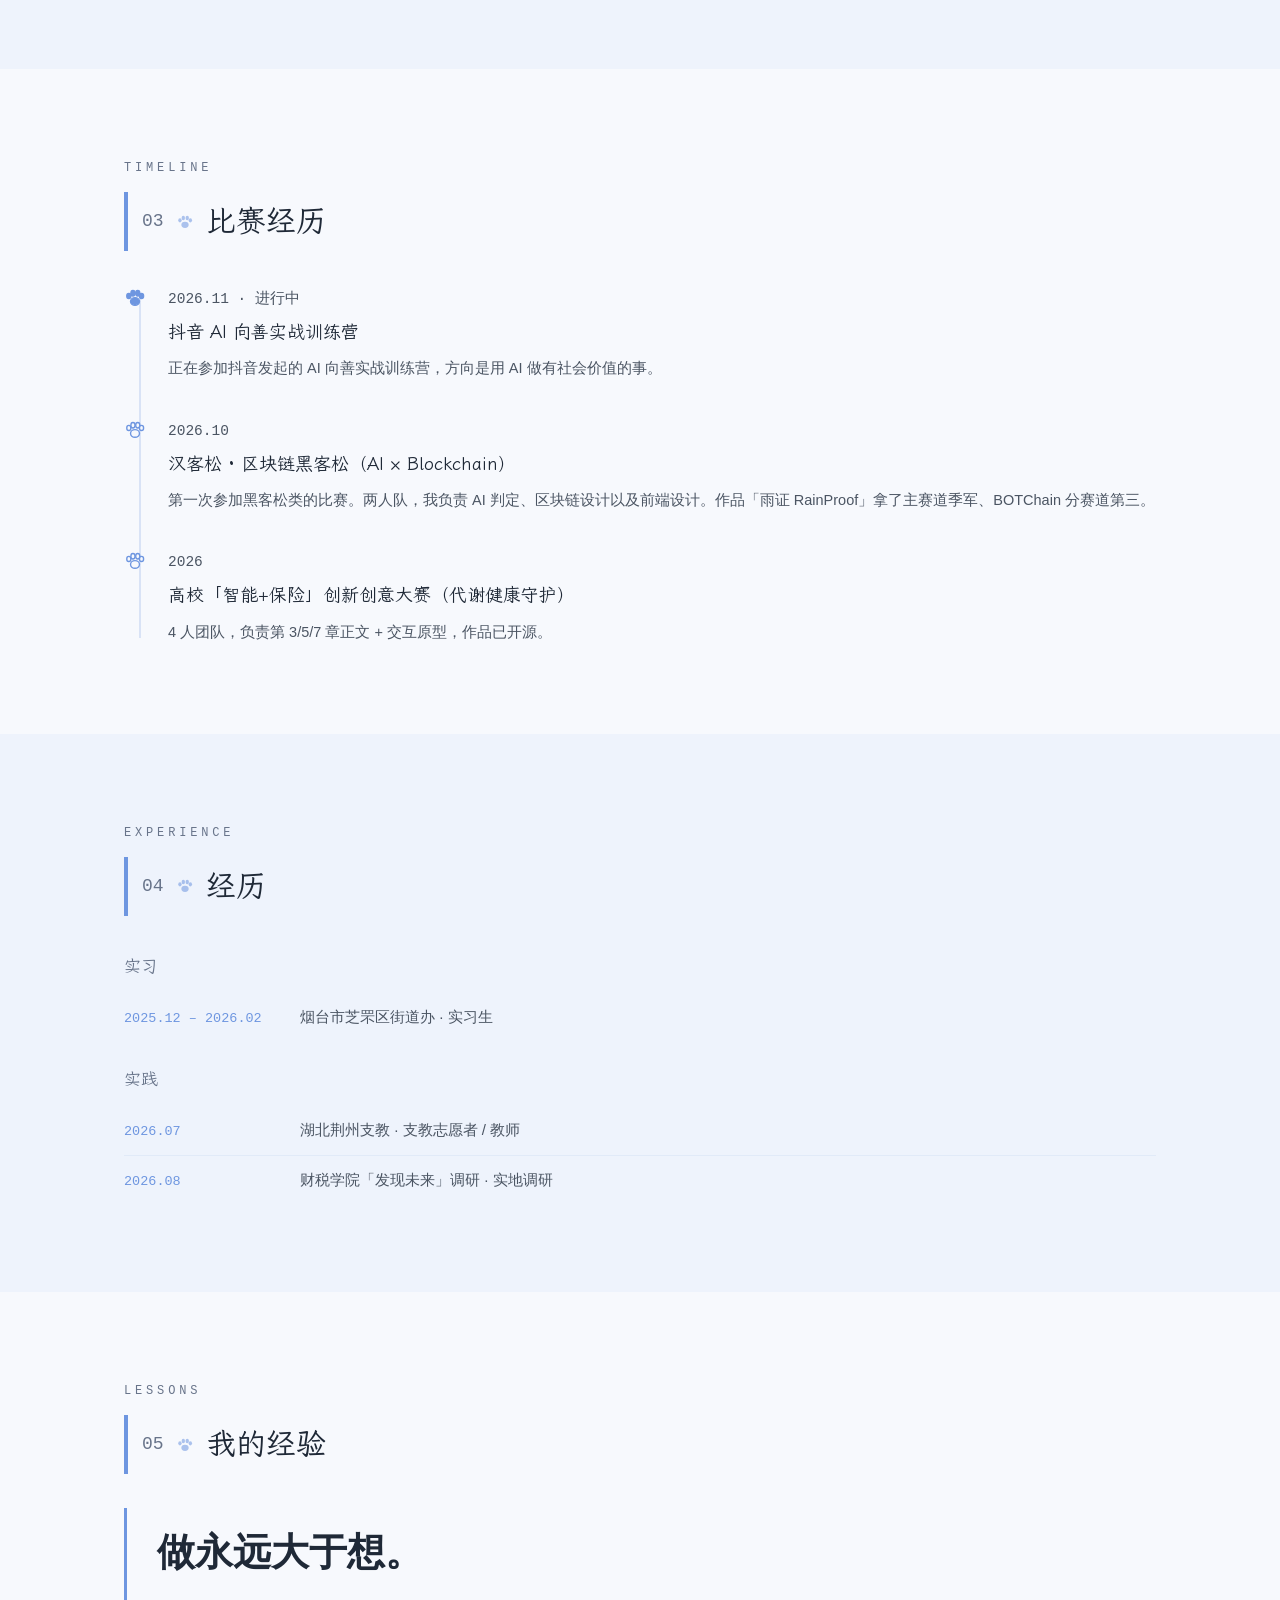
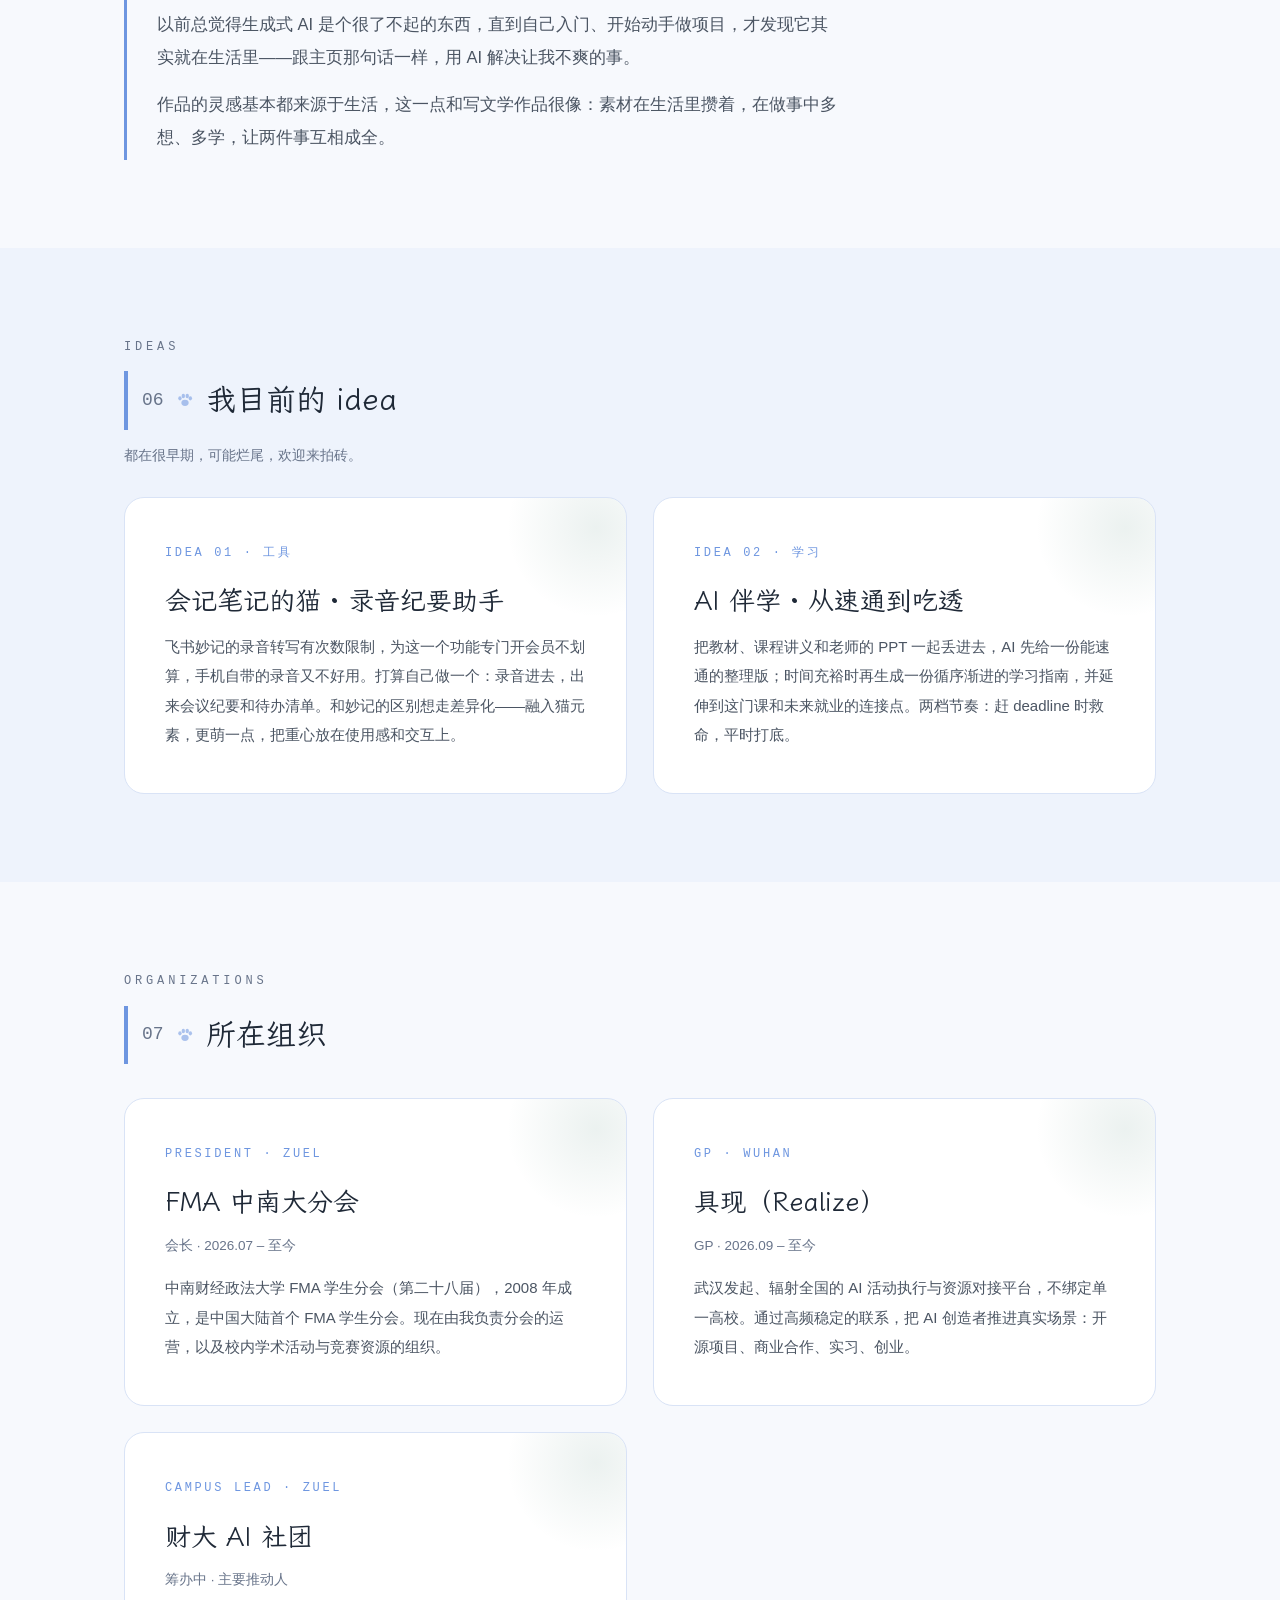
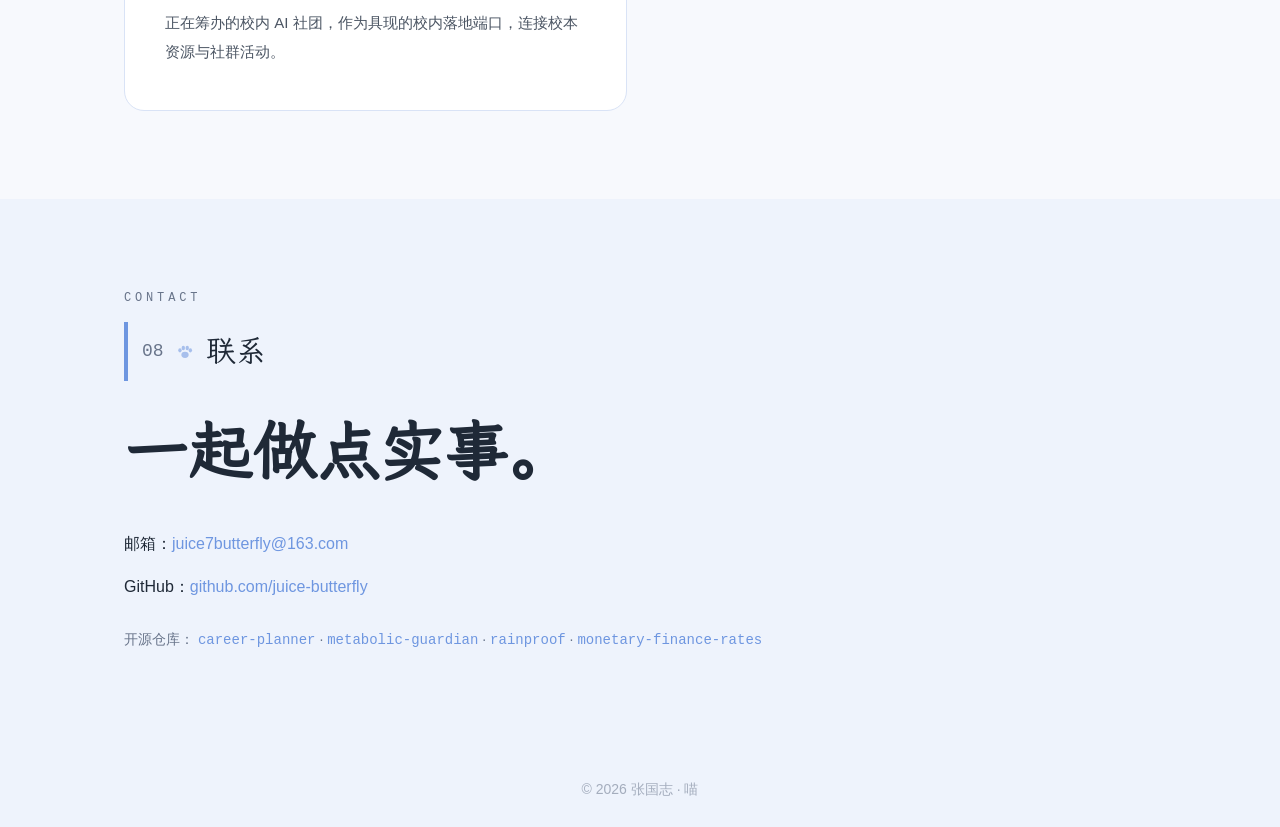
==== commit b0b75af0: "update: FMA 会长 / 雨证加 BOTChain 分赛道第三 / 比赛经历更新 / 修复 metrics 标签闭合" ====
--- a/index.html
+++ b/index.html
@@ -82,7 +82,7 @@
       <h1>喜欢用 AI 解决让我不爽的事。</h1>
       <p class="hero-sub">不爱走寻常路，喜欢在体验中成长。<b>产品经理 + 全栈开发，一个人能从 0 做到上线。</b></p>
       <p class="hero-tags">
-        <span>具现 GP</span><span>FMA 学术委员会</span><span>财大 AI 社团（筹）</span>
+        <span>具现 GP</span><span>FMA 中南大分会会长</span><span>财大 AI 社团（筹）</span>
       </p>
       <div class="hero-actions">
         <a class="btn btn-primary" href="#work">看项目</a>
@@ -121,7 +121,7 @@
     </div>
     <div class="asset-card">
       <h3>校本身份</h3>
-      <p>金融学院学生，FMA 中南大分会学术委员会委员。要找校内的数据、流程和人的时候，我知道该去敲哪扇门。</p>
+      <p>金融学院学生，FMA 中南大分会会长。要找校内的数据、流程和人，可以来敲我的门。</p>
     </div>
     <div class="asset-card">
       <h3>能交付</h3>
@@ -156,7 +156,7 @@
       <div class="proj-body">
         <p class="proj-tagline">面向中南财经政法大学的校园生涯规划平台，定制版，已在校内小范围真实使用。</p>
         <p><strong>为什么做</strong>：想找竞赛、保研、考研的信息，东一个西一个，找不到也问不动，干脆自己做一个。</p>
-        <p class="proj-metrics"><span><strong>1.9万</strong>行代码</span><span><strong>128</strong> 个接口</span><span><strong>80</strong> 个专业培养方案</span></span>
+        <p class="proj-metrics"><span><strong>1.9万</strong>行代码</span><span><strong>128</strong> 个接口</span><span><strong>80</strong> 个专业培养方案</span></p>
         <figure class="proj-fig"><img src="assets/img/zhiyin-960.webp" srcset="assets/img/zhiyin-600.webp 600w, assets/img/zhiyin-960.webp 960w" sizes="(max-width:860px) calc(100vw - 48px), 700px" alt="职引平台首页截图" loading="lazy" width="960" height="626"></figure>
         <p><strong>关键决策</strong>：分年级培养方案版本联动，学生只看自己那一届的方案，不会串届；检索刻意用轻量关键词方案、不上向量库（性价比考虑）；LLM 输出用四级容错 JSON 解析，模型输出格式不稳时逐级降级不整条失败；加 Prompt 注入护栏与「去 AI 味」约束。</p>
         <p><strong>规模</strong>：19 个页面 / 128 个接口 / 33 张表，前后端约 1.9 万行。培养方案覆盖 19 个学院 / 80 个专业，基础数据含 21 个学院 / 122 项竞赛。部署在自有腾讯云，nginx 同源 + pm2 + MySQL。</p>
@@ -170,7 +170,7 @@
       <div class="proj-body">
         <p class="proj-tagline">八字 + 吠陀占星组合解读的 Web 应用。核心诉求：结构化、按四柱分项的解读，拒绝笼统空话。</p>
         <p><strong>为什么做</strong>：有一阵子比较迷茫——刚好那时候有个喜欢的女孩，就更想把自己看清楚一点。以前迷茫的时候，我习惯算算命，这次干脆把它做成一个工具。</p>
-        <p class="proj-metrics"><span><strong>3</strong> 种排盘模式</span><span><strong>7</strong> 个解读方向</span><span><strong>200</strong> 样本回归集</span></span>
+        <p class="proj-metrics"><span><strong>3</strong> 种排盘模式</span><span><strong>7</strong> 个解读方向</span><span><strong>200</strong> 样本回归集</span></p>
         <figure class="proj-fig"><img src="assets/img/xuanji-960.webp" srcset="assets/img/xuanji-600.webp 600w, assets/img/xuanji-960.webp 960w" sizes="(max-width:860px) calc(100vw - 48px), 700px" alt="玄机阁排盘界面截图" loading="lazy" width="960" height="750"></figure>
         <p><strong>关键决策</strong>：排盘全部本地计算，不交给大模型——生克方向、夫妻宫这类易错项用确定性预计算后再喂给模型；三种模式（中式八字 / 西式印占 / 双盘合参，印占失败自动降级纯八字）；一次性临时密码 + 强制改密的账号体系；200 样本排盘回归集 + 六维度 LLM 裁判 + 六阶段部署门禁的质量体系。</p>
         <p><strong>规模</strong>：七个解读方向（家运 / 学业 / 事业 / 婚恋 / 健康 / 合婚 / 人际），邮箱注册 + 命理档案 + 9 类关系人档案，Supabase 云库。</p>
@@ -185,19 +185,19 @@
         <p class="proj-tagline">45–65 岁代谢综合征人群的特定疾病保险 + AI 代谢管理教练——把被传统核保拒之门外的人做成可计算、可定价、可干预的保险入口。</p>
         <p><strong>我的分工</strong>：4 人团队（金融学 × 金融数学），负责第 3/5/7 章正文（市场缺口 / AI 干预机制 / 合规论证）+ 交互原型。</p>
         <p><strong>关键决策</strong>：判定口径采用《中国糖尿病防治指南（2024 版）》；干预效果建模取 40%，比 RCT 的 51–58% 有意保守——远程 AI 干预没有同等级证据；合规红线严格卡服务成本 ≤ 净保费 20% 的监管要求。原型 v3.15 单文件 HTML，896 项回归断言全绿，手机端零溢出。</p>
-        <p class="proj-metrics"><span><strong>896</strong> 项回归断言</span><span><strong>≤20%</strong> 服务成本合规红线</span><span><strong>40%</strong> 干预系数保守取值</span></span>
+        <p class="proj-metrics"><span><strong>896</strong> 项回归断言</span><span><strong>≤20%</strong> 服务成本合规红线</span><span><strong>40%</strong> 干预系数保守取值</span></p>
         <figure class="proj-fig"><img src="assets/img/khb-960.webp" srcset="assets/img/khb-600.webp 600w, assets/img/khb-960.webp 960w" sizes="(max-width:860px) calc(100vw - 48px), 700px" alt="代谢健康守护线上 Demo 首页" loading="lazy" width="960" height="570"></figure>
         <p class="proj-links"><a href="https://juice-butterfly.github.io/metabolic-guardian/" rel="noopener">在线 Demo →</a><a href="https://github.com/juice-butterfly/metabolic-guardian" rel="noopener">GitHub 仓库 →</a></p>
       </div>
     </details>
 
     <details class="proj" id="rainproof">
-      <summary><h3>雨证 · 骑行降雨收入中断险</h3><span class="proj-meta">汉客松区块链黑客松 · 主赛道季军 · 两人队 · Solidity</span></summary>
+      <summary><h3>雨证 · 骑行降雨收入中断险</h3><span class="proj-meta">汉客松区块链黑客松 · 主赛道季军 · BOTChain 分赛道第三 · 两人队 · Solidity</span></summary>
       <div class="proj-body">
         <p class="proj-tagline">给外卖骑手的参数化降雨收入中断险：降雨量到达阈值自动触发赔付，收入中断有得算。</p>
         <p><strong>为什么做</strong>：骑手雨天单多、收入说断就断，出了事没人管。那就把这件事变成算得清的：降雨量到阈值，自动触发赔付。</p>
         <p><strong>我的分工</strong>：两人队，我负责 AI 判定、区块链设计以及前端设计。</p>
-        <p class="proj-metrics"><span><strong>主赛道</strong>季军</span><span><strong>483</strong> 项断言 · 17 道门禁</span><span><strong>2/3</strong> 多签 operator</span></span>
+        <p class="proj-metrics"><span><strong>主赛道</strong>季军</span><span><strong>BOTChain</strong>分赛道第三</span><span><strong>483</strong> 项断言 · 17 道门禁</span><span><strong>2/3</strong> 多签 operator</span></p>
         <figure class="proj-fig"><img src="assets/img/rainproof-960.webp" srcset="assets/img/rainproof-600.webp 600w, assets/img/rainproof-960.webp 960w" sizes="(max-width:860px) calc(100vw - 48px), 700px" alt="雨证演示站：主网合约与保费档位" loading="lazy" width="960" height="640"></figure>
         <p><strong>关键决策</strong>：v3 主网合约（12 / 24 两档）+ 2/3 多签 operator；AI 判定用 canonical JSON 双哈希上链，第三方可复算；单文件演示站含链上核验台 + 17 道离线门禁 / 483 项断言。赛前基线打 tag，「赛前 / 赛期」边界靠 tag 说清。</p>
         <p><strong>说明</strong>：只做精算模型 + 产品原型验证，不宣称经营保险。这是我第一次参加黑客松类的比赛，赛前区块链零基础，赛期内从零走通了「合约部署 → 多签 operator → 链上证据链 → 核验台」。</p>
@@ -210,7 +210,7 @@
       <div class="proj-body">
         <p class="proj-tagline">货币金融学的利率章节，做成能动手玩的诊断台。</p>
         <p><strong>为什么做</strong>：老师课上讲到利率那一章，公式和传导链条光靠背很容易糊，就想着做一个和课本结合的工具，边学边用。</p>
-        <p class="proj-metrics"><span><strong>4/4</strong> 传导链路诊断</span><span><strong>米什金</strong>口径框架</span><span><strong>0</strong> 依赖 · 单文件</span></span>
+        <p class="proj-metrics"><span><strong>4/4</strong> 传导链路诊断</span><span><strong>米什金</strong>口径框架</span><span><strong>0</strong> 依赖 · 单文件</span></p>
         <figure class="proj-fig"><img src="assets/img/rates-960.webp" srcset="assets/img/rates-600.webp 600w, assets/img/rates-960.webp 960w" sizes="(max-width:860px) calc(100vw - 48px), 700px" alt="利率传导诊断台：传导链条与参数控制面板" loading="lazy" width="960" height="696"></figure>
         <p><strong>关键决策</strong>：按米什金体系 + 中国教材的口径组织分析框架，覆盖到期收益率与债券定价、久期、费雪效应、利率的期限结构与风险结构；公式全部本地实时重算，参数面板拖动即时联动传导结果，零依赖单文件部署——这也是后来所有单文件演示站的原型。</p>
         <p class="proj-links"><a href="https://juice-butterfly.github.io/monetary-finance-rates/" rel="noopener">在线 Demo →</a><a href="https://github.com/juice-butterfly/monetary-finance-rates" rel="noopener">GitHub 仓库 →</a></p>
@@ -227,9 +227,17 @@
     <li class="tl-item tl-current">
       <div class="tl-paw" aria-hidden="true"><svg viewBox="0 0 64 64"><use href="#paw-shape"/></svg></div>
       <div class="tl-body">
+        <p class="tl-date">2026.11 · 进行中</p>
+        <h3>抖音 AI 向善实战训练营</h3>
+        <p>正在参加抖音发起的 AI 向善实战训练营，方向是用 AI 做有社会价值的事。</p>
+      </div>
+    </li>
+    <li class="tl-item">
+      <div class="tl-paw" aria-hidden="true"><svg viewBox="0 0 64 64"><use href="#paw-shape"/></svg></div>
+      <div class="tl-body">
         <p class="tl-date">2026.10</p>
         <h3>汉客松 · 区块链黑客松（AI × Blockchain）</h3>
-        <p>第一次参加黑客松类的比赛。两人队，我负责 AI 判定、区块链设计以及前端设计。作品「雨证 RainProof」拿了主赛道季军，BOT Chain 赛道待评。</p>
+        <p>第一次参加黑客松类的比赛。两人队，我负责 AI 判定、区块链设计以及前端设计。作品「雨证 RainProof」拿了主赛道季军、BOTChain 分赛道第三。</p>
       </div>
     </li>
     <li class="tl-item">
@@ -238,22 +246,6 @@
         <p class="tl-date">2026</p>
         <h3>高校「智能+保险」创新创意大赛（代谢健康守护）</h3>
         <p>4 人团队，负责第 3/5/7 章正文 + 交互原型，作品已开源。</p>
-      </div>
-    </li>
-    <li class="tl-item">
-      <div class="tl-paw" aria-hidden="true"><svg viewBox="0 0 64 64"><use href="#paw-shape"/></svg></div>
-      <div class="tl-body">
-        <p class="tl-date">2026</p>
-        <h3>WPS Comate 技能开发大赛（校内 · 第三赛道）</h3>
-        <p>作品为「职引」的深化版：用 WPS Comate 继续迭代校园生涯规划平台。负责作品开发与文档。</p>
-      </div>
-    </li>
-    <li class="tl-item">
-      <div class="tl-paw" aria-hidden="true"><svg viewBox="0 0 64 64"><use href="#paw-shape"/></svg></div>
-      <div class="tl-body">
-        <p class="tl-date">2026</p>
-        <h3>博文杯大学生课外学术科技作品竞赛</h3>
-        <p>队长。聚焦两条研究方向：生成式 AI 金融信任、消费信贷补贴效果。</p>
       </div>
     </li>
   </ol>
@@ -310,10 +302,10 @@
   <h2><span class="sec-num">07</span><svg class="paw-divider" viewBox="0 0 64 64" aria-hidden="true"><use href="#paw-shape"/></svg>所在组织</h2>
   <div class="org-grid">
     <article class="org-card">
-      <p class="org-tag">Academic Committee · ZUEL</p>
+      <p class="org-tag">President · ZUEL</p>
       <h3>FMA 中南大分会</h3>
-      <p class="org-role">学术委员会委员 · 2026.07 – 至今</p>
-      <p class="org-desc">中南财经政法大学 FMA 学生分会（第二十八届），2008 年成立，是中国大陆首个 FMA 学生分会。隶属学术委员会，参与校内学术活动与竞赛资源的组织。</p>
+      <p class="org-role">会长 · 2026.07 – 至今</p>
+      <p class="org-desc">中南财经政法大学 FMA 学生分会（第二十八届），2008 年成立，是中国大陆首个 FMA 学生分会。现在由我负责分会的运营，以及校内学术活动与竞赛资源的组织。</p>
     </article>
     <article class="org-card">
       <p class="org-tag">GP · Wuhan</p>
